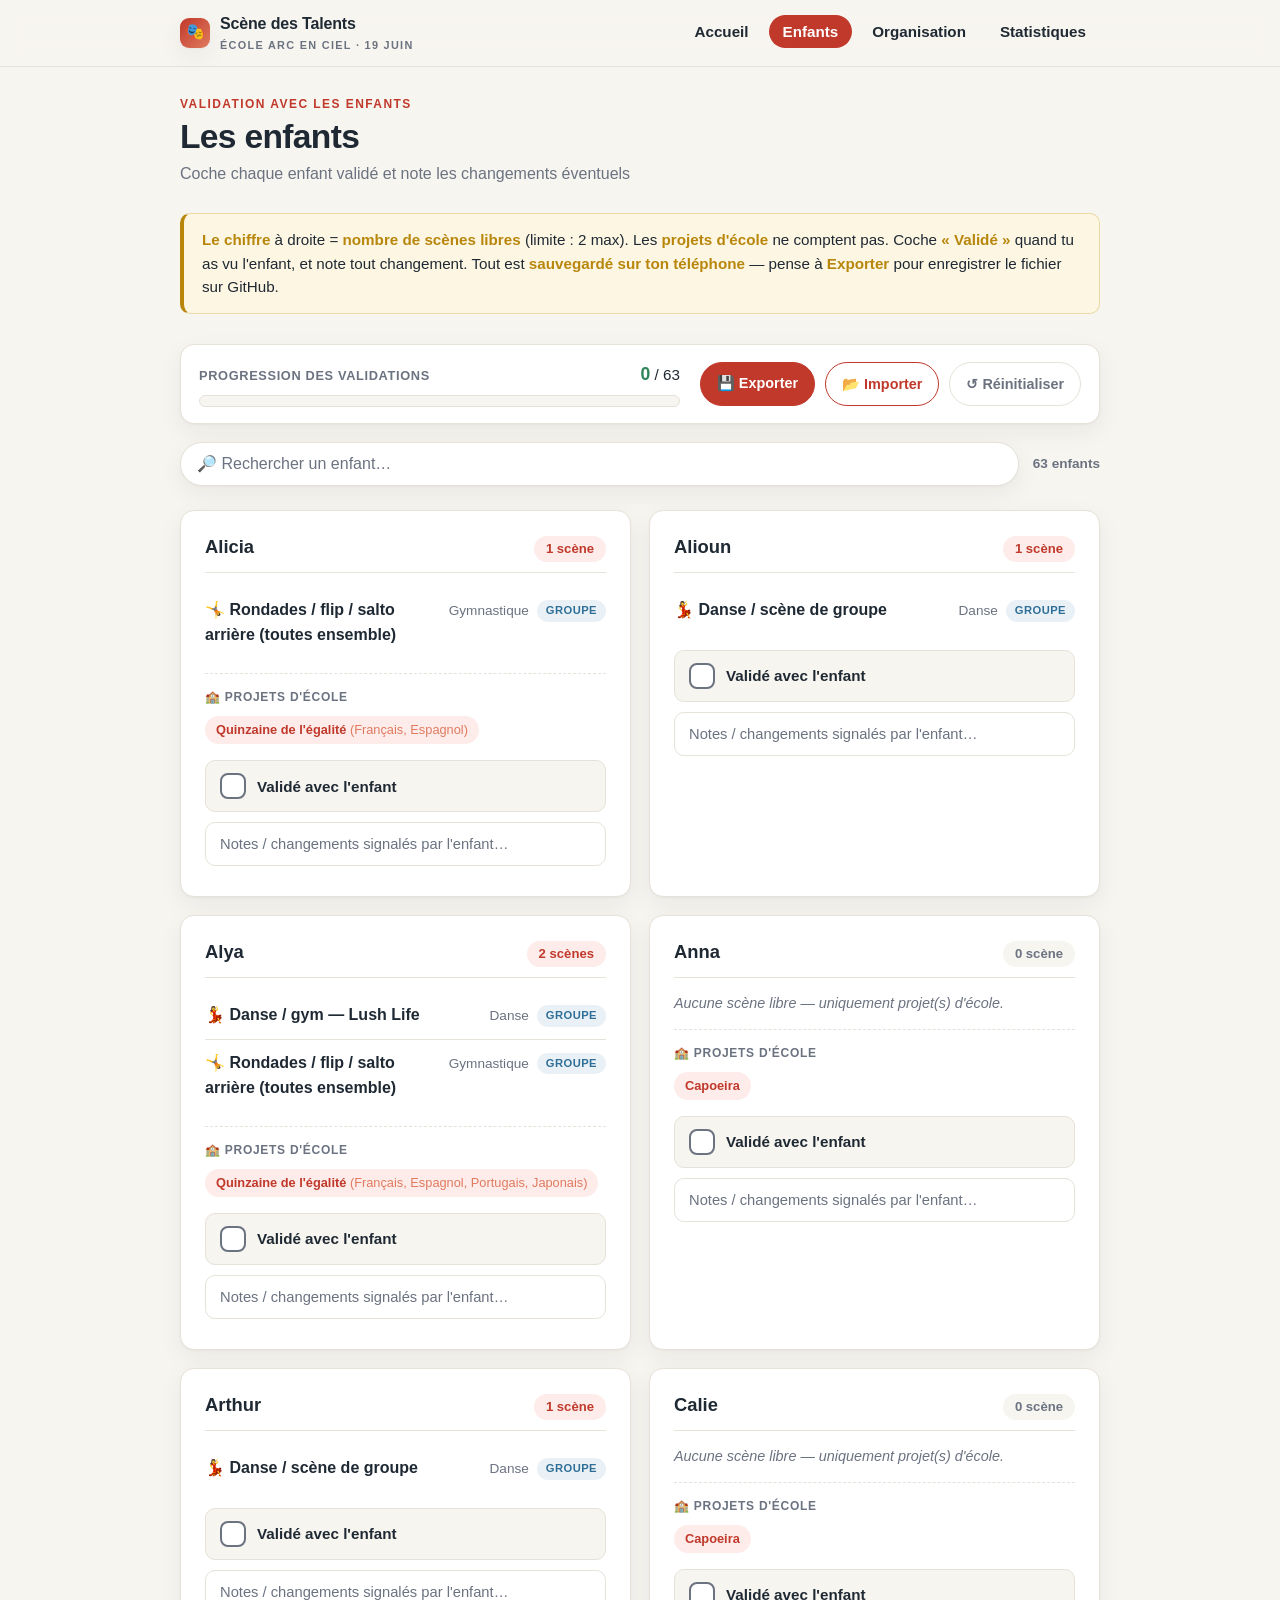
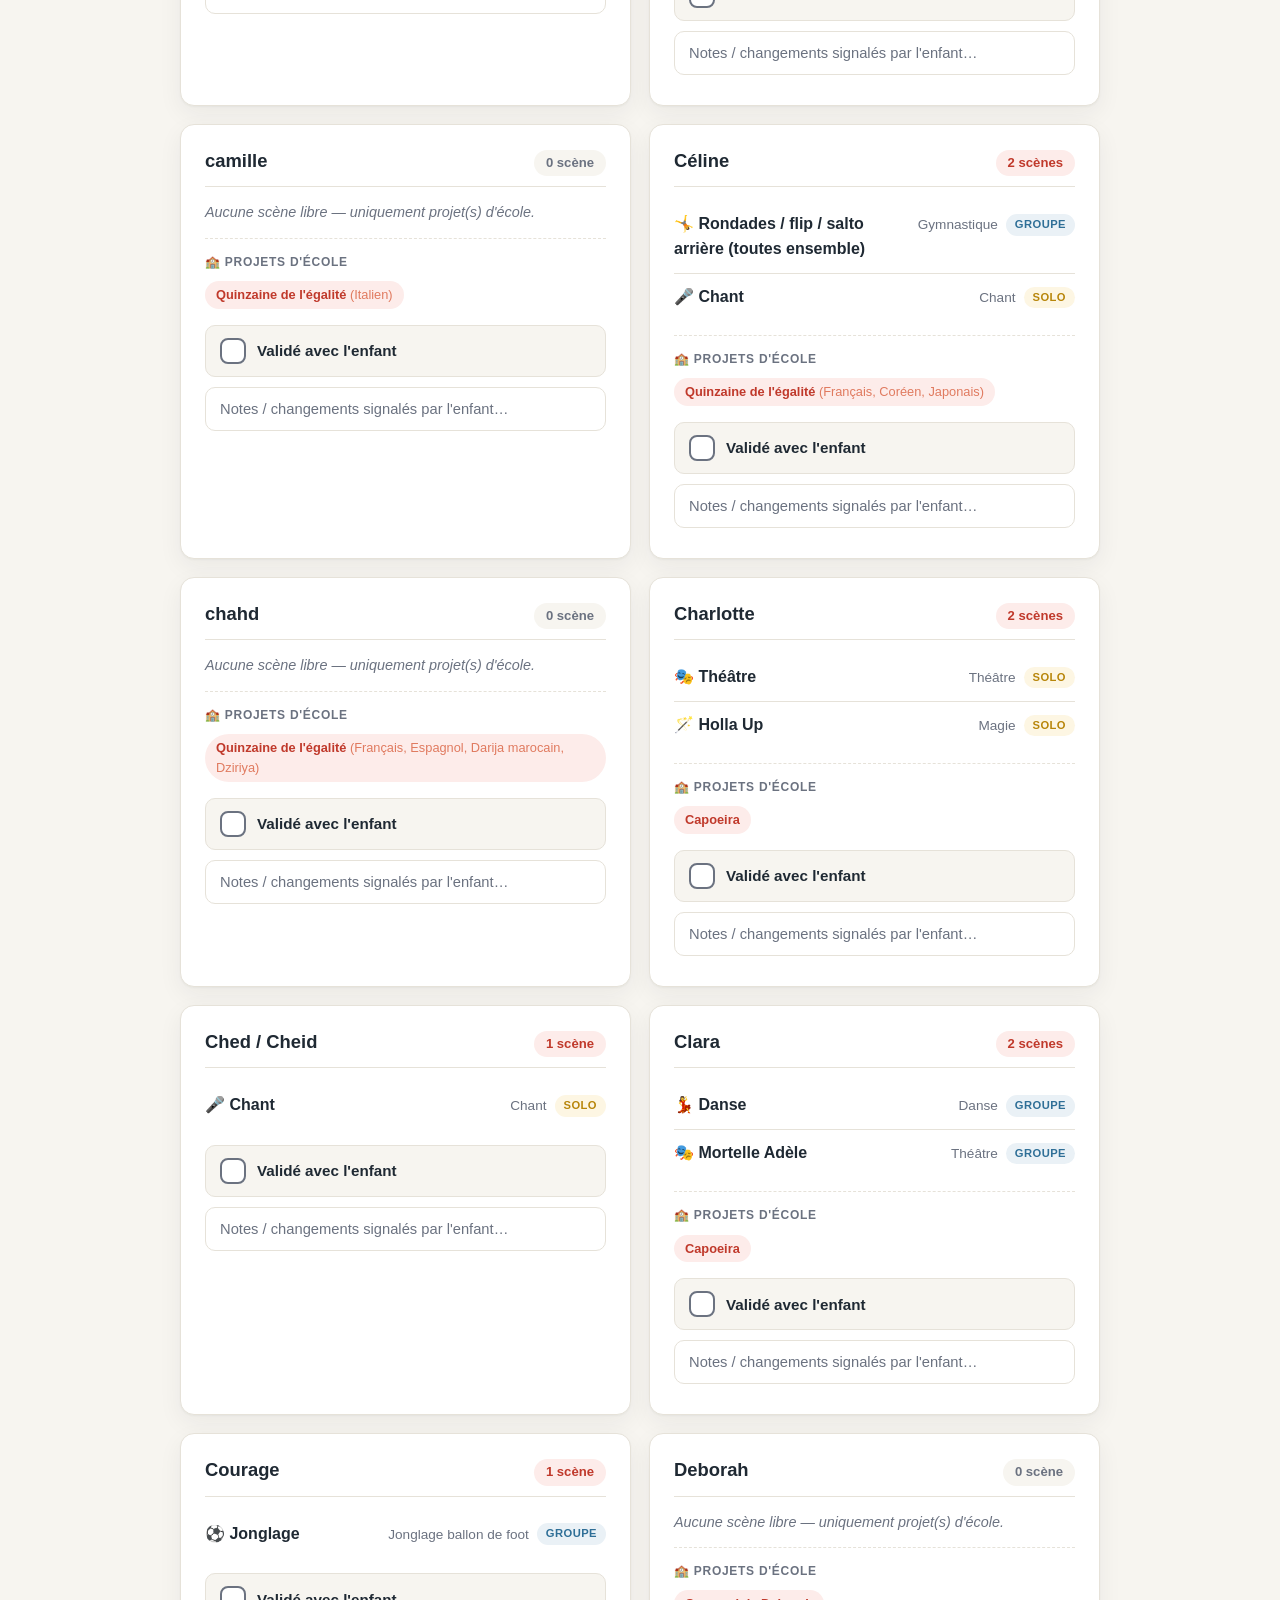
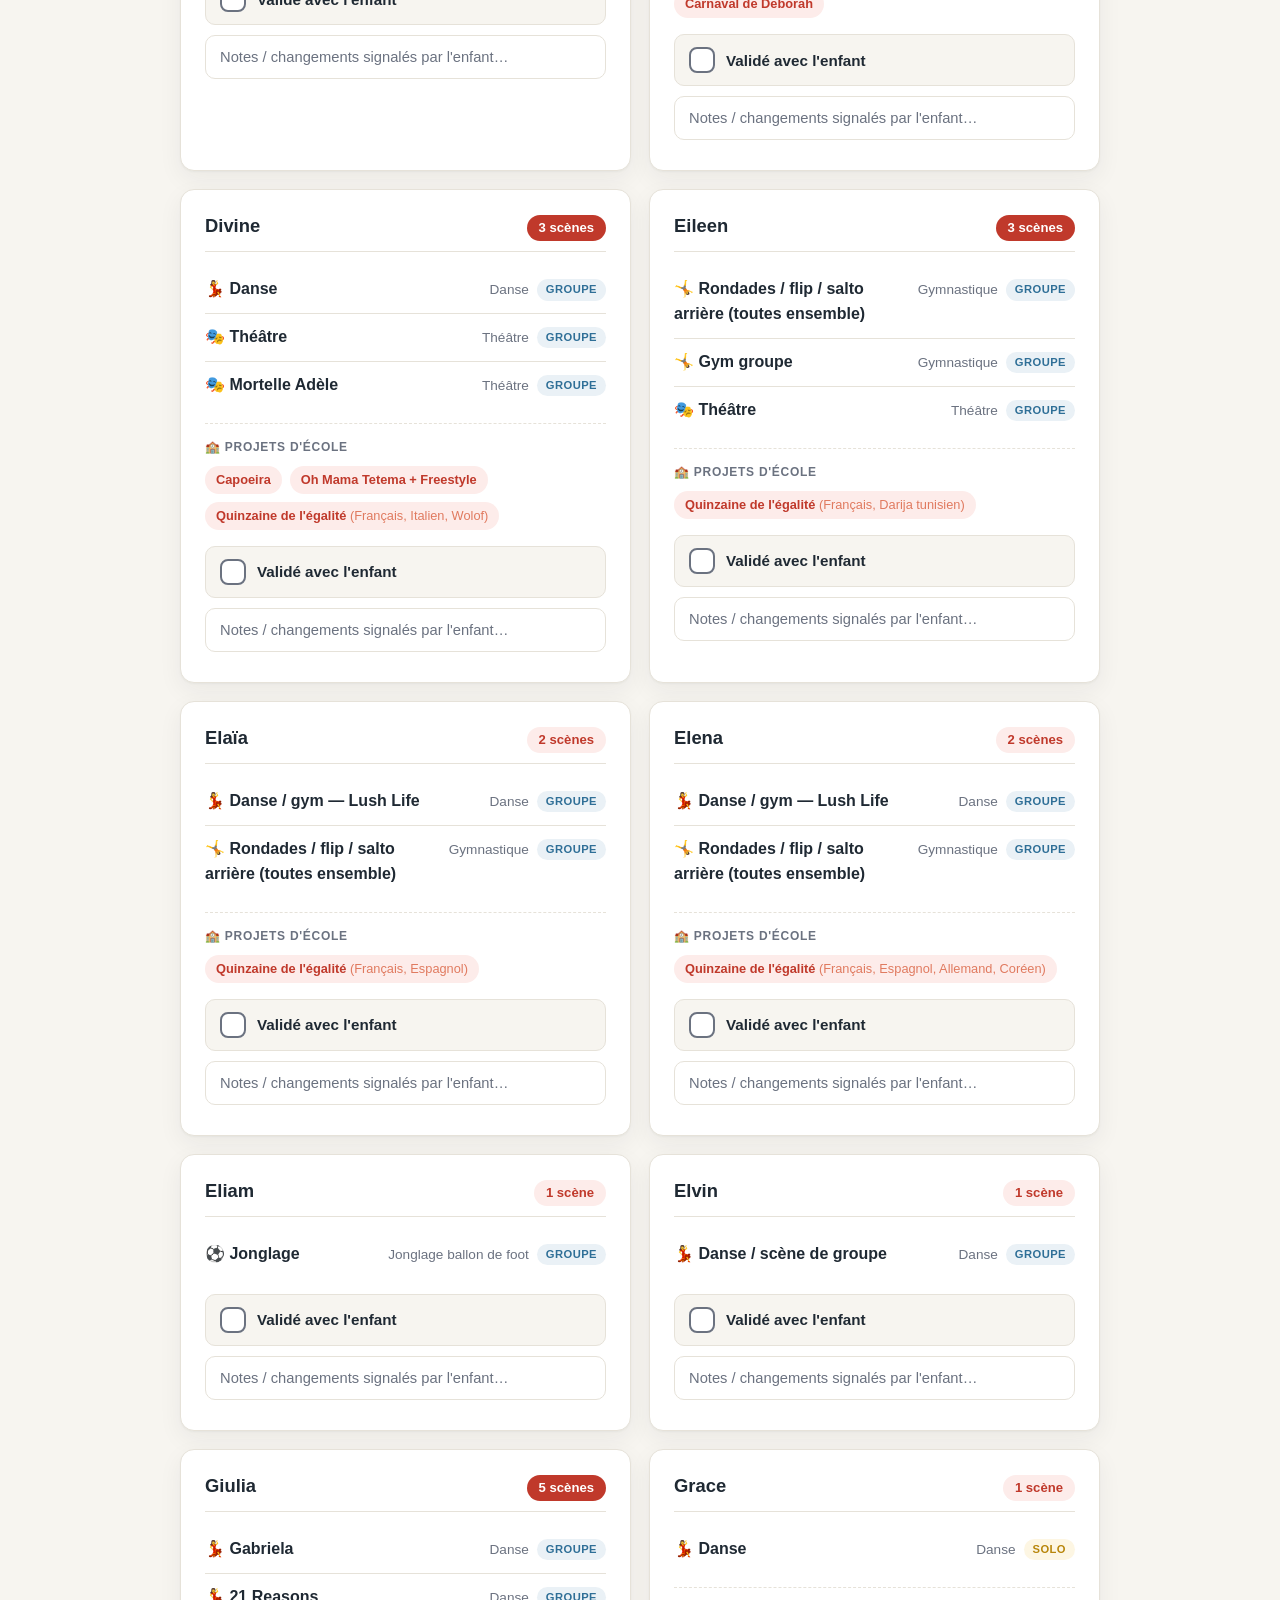
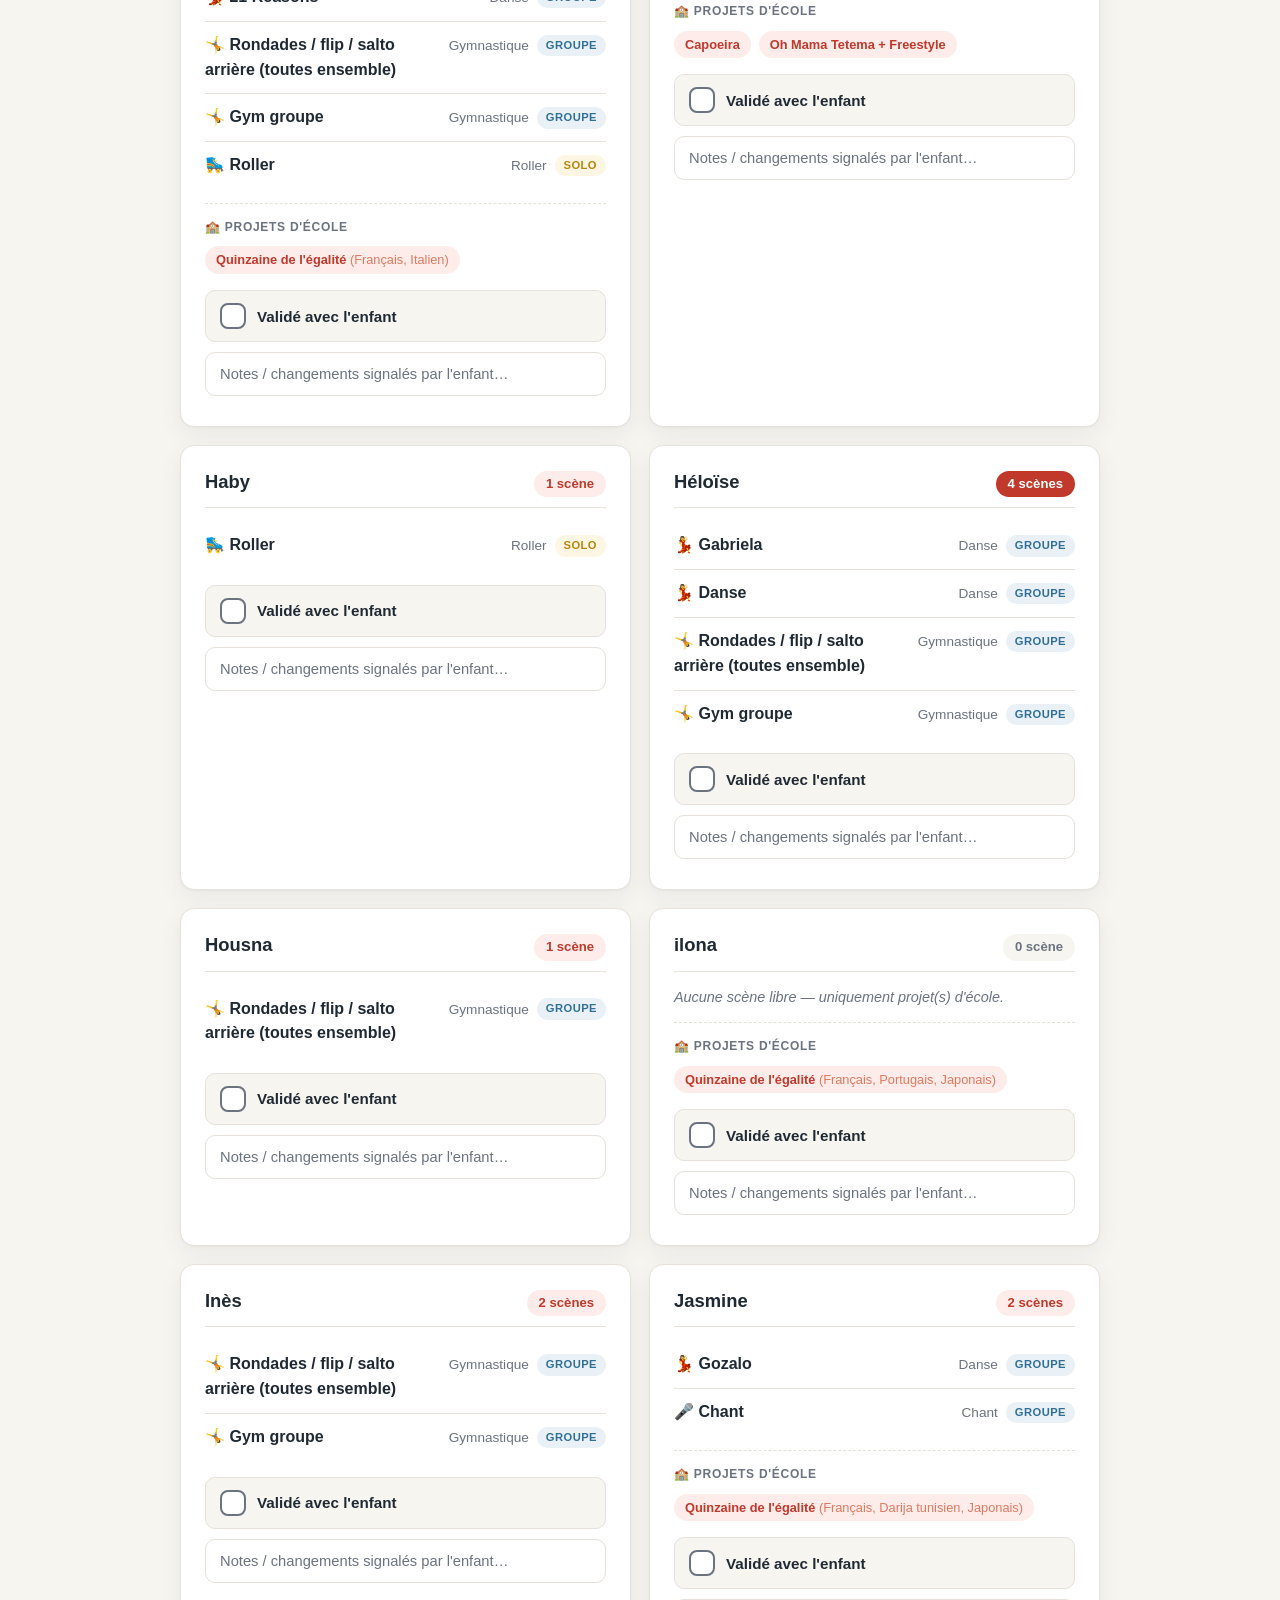
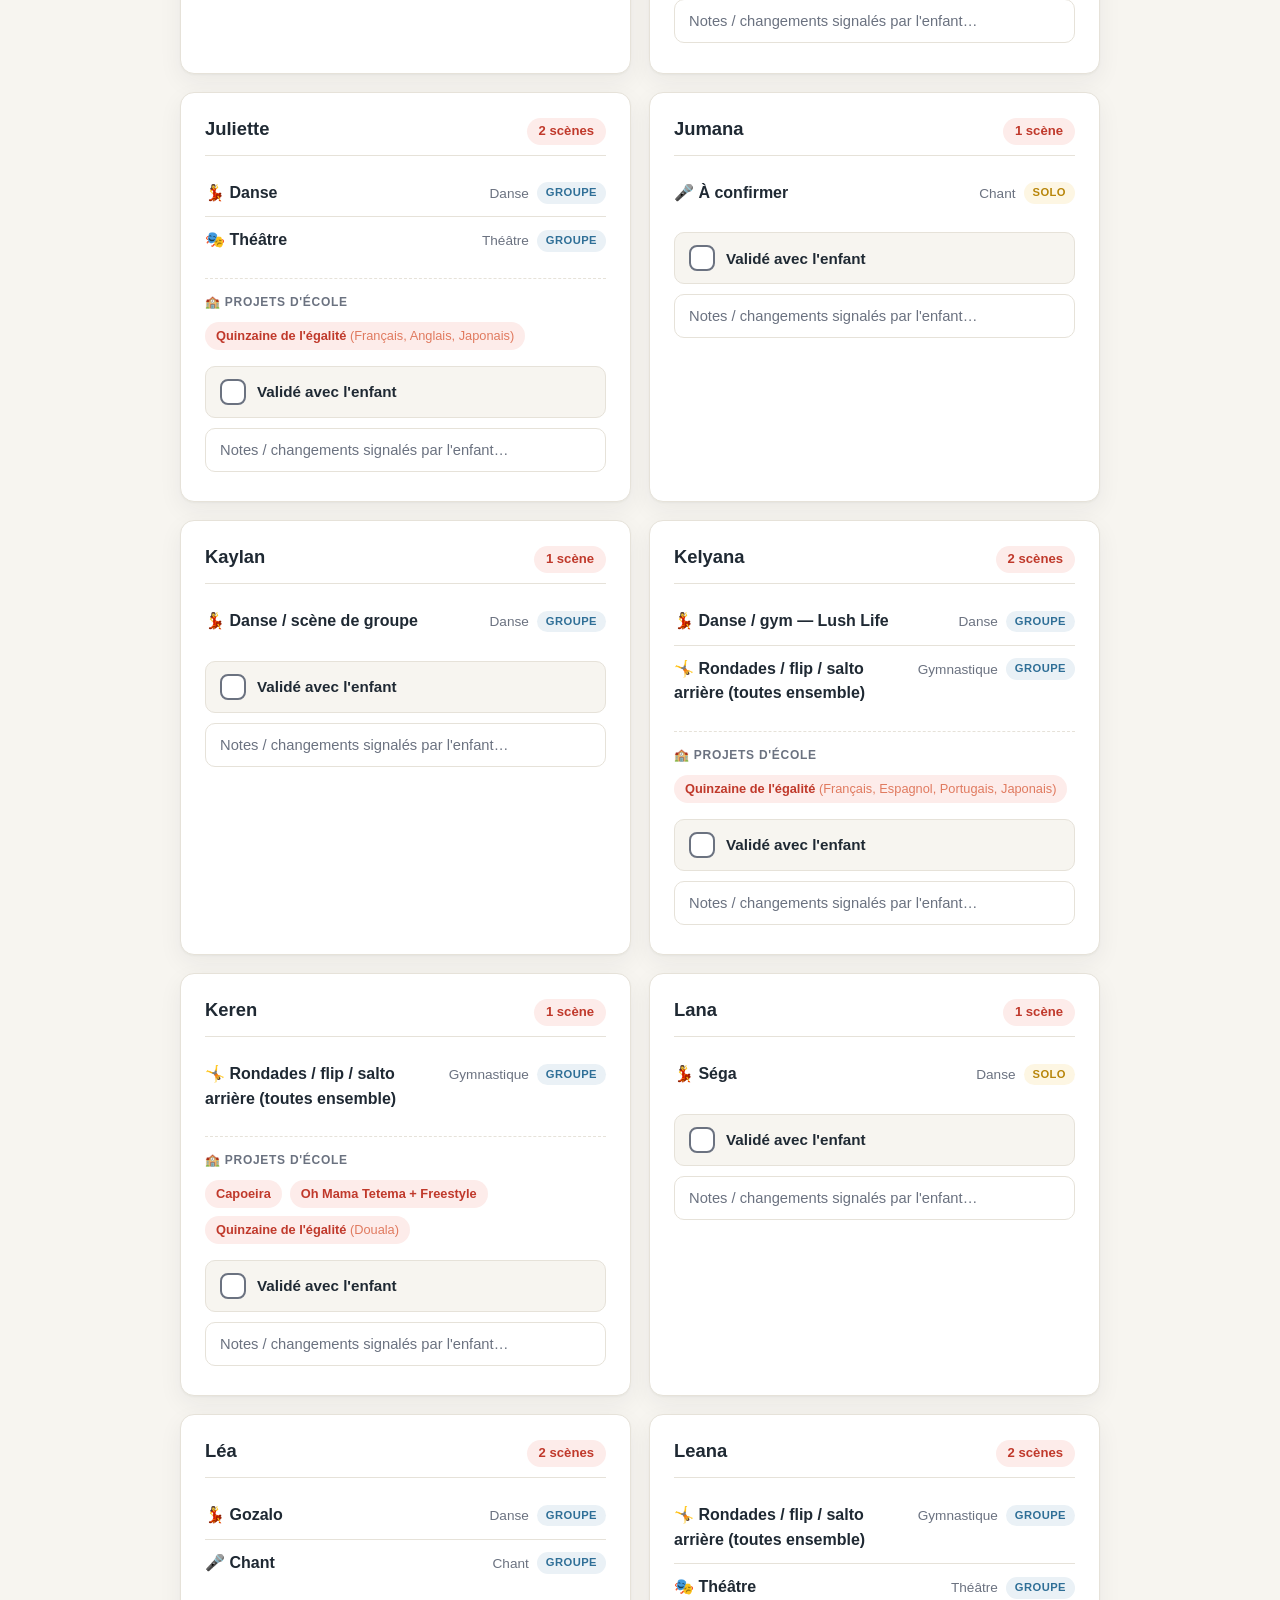
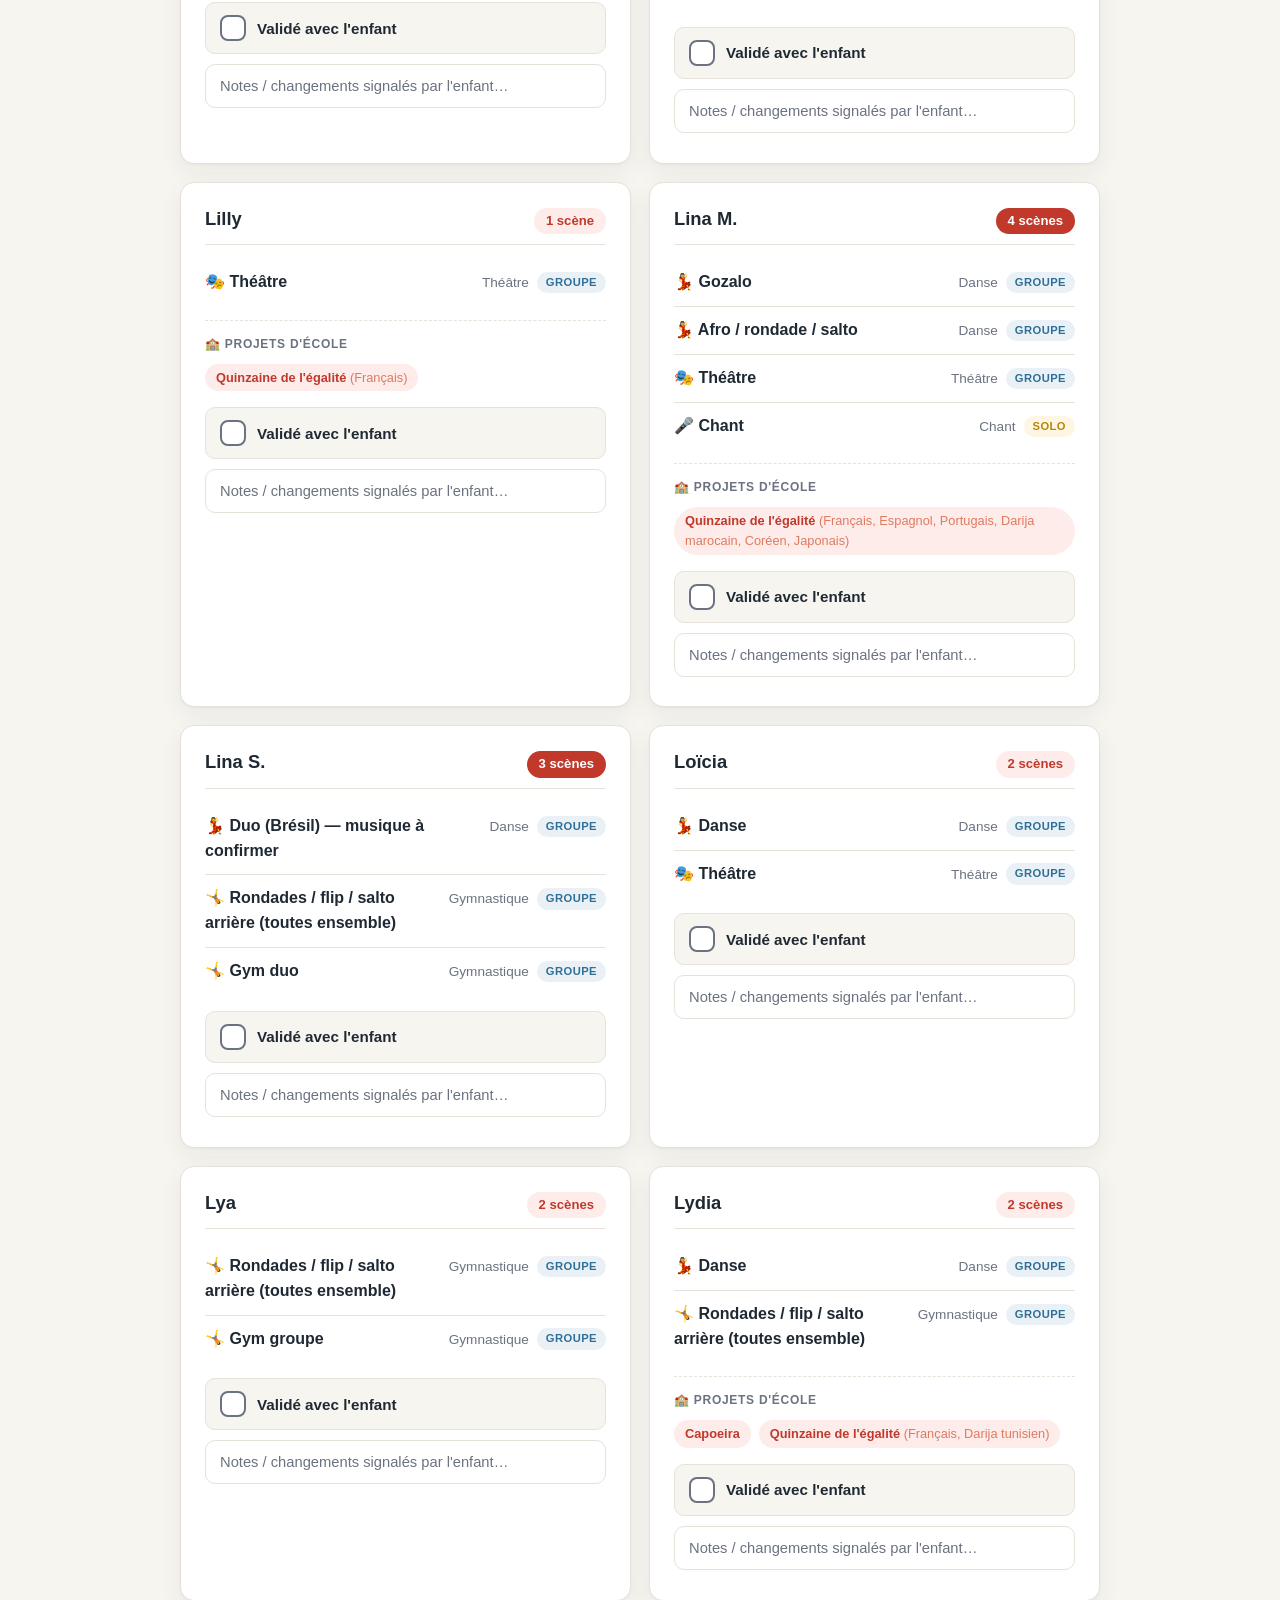
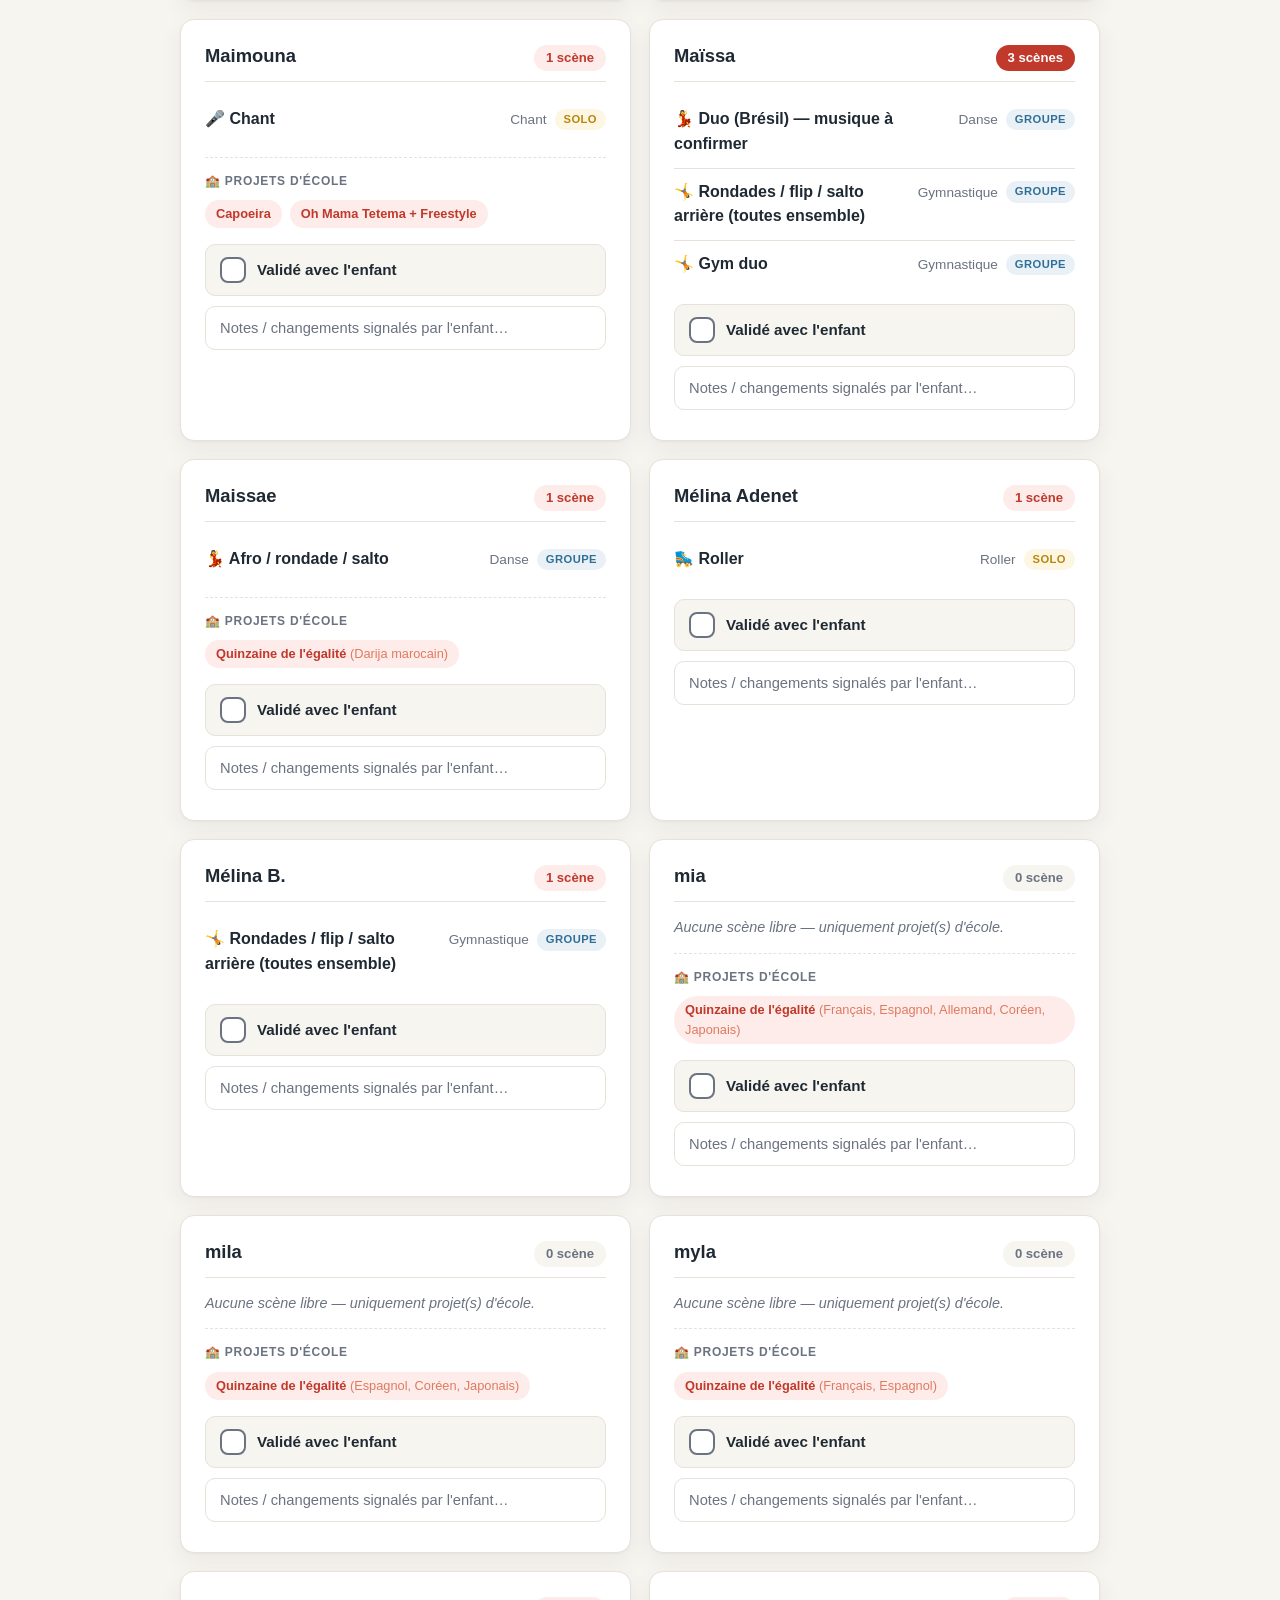
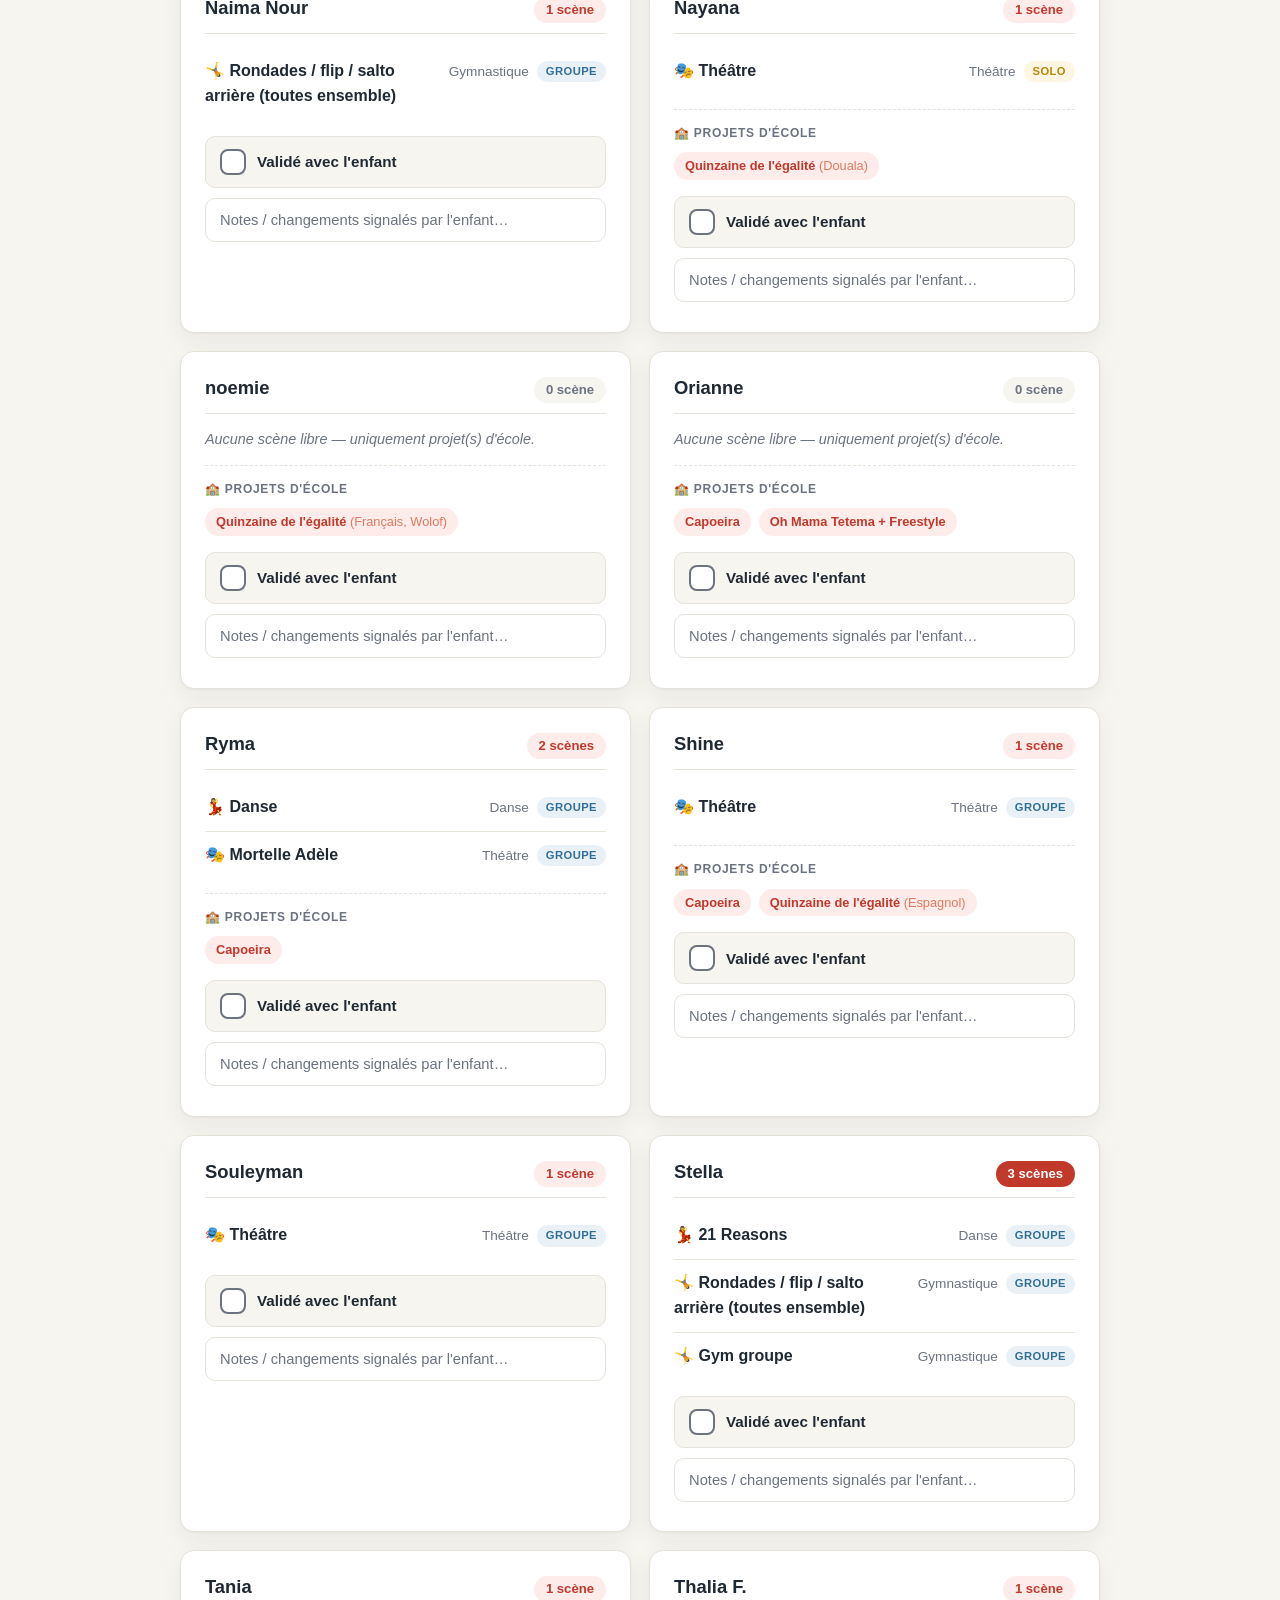
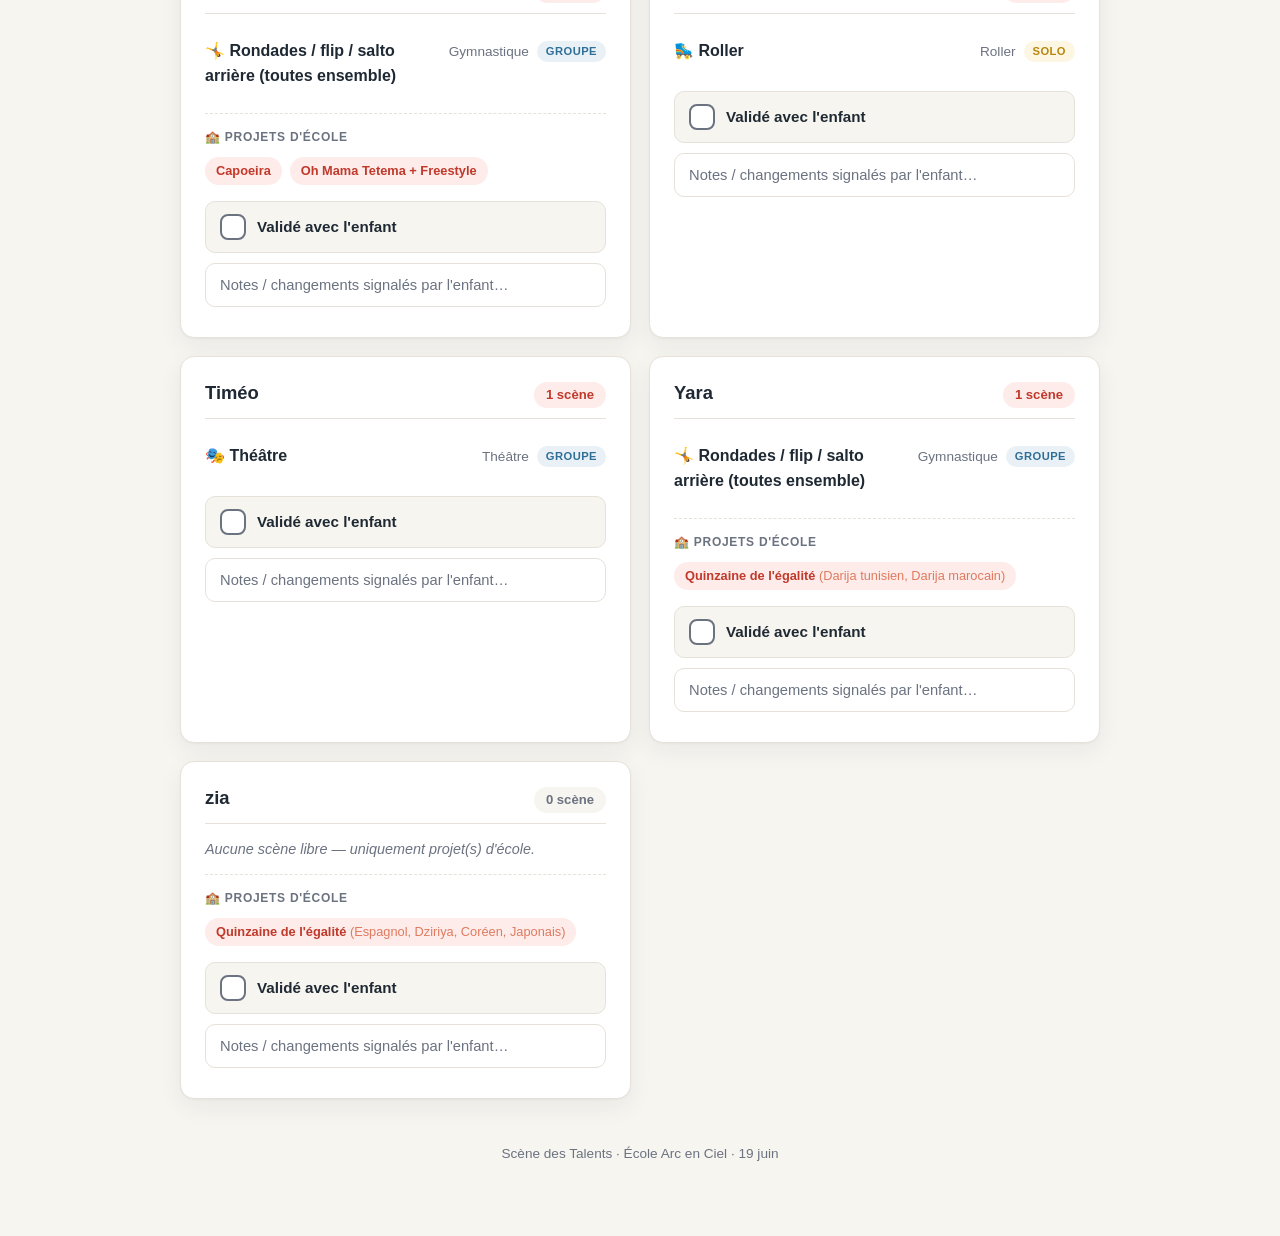
==== enfants.html @ aca04a13 "Page Enfants : validation par case à cocher, notes et export JSON - Case "Validé avec l'enfant" + ch" ====
<!DOCTYPE html>
<html lang="fr">
<head>
  <meta charset="UTF-8">
  <meta name="viewport" content="width=device-width, initial-scale=1.0">
  <title>Enfants · Scène des Talents — École Arc en Ciel</title>
  <link rel="stylesheet" href="styles.css">
</head>
<body>
  <nav class="nav">
    <div class="nav-inner">
      <a class="brand" href="index.html">
        <span class="dot">🎭</span>
        <span>Scène des Talents<small>École Arc en Ciel · 19 juin</small></span>
      </a>
      <button class="nav-toggle" id="navToggle" aria-label="Menu" aria-expanded="false">
        <svg viewBox="0 0 24 24" fill="none" stroke="currentColor" stroke-width="2" stroke-linecap="round"><line x1="3" y1="6" x2="21" y2="6"/><line x1="3" y1="12" x2="21" y2="12"/><line x1="3" y1="18" x2="21" y2="18"/></svg>
      </button>
      <ul class="nav-links" id="navLinks">
        <li><a href="index.html">Accueil</a></li>
        <li><a href="enfants.html" class="active">Enfants</a></li>
        <li><a href="orga.html">Organisation</a></li>
        <li><a href="stats.html">Statistiques</a></li>
      </ul>
    </div>
  </nav>

  <div class="wrap">
    <header class="page-head">
      <p class="kicker">Validation avec les enfants</p>
      <h1>Les enfants</h1>
      <p class="meta">Coche chaque enfant validé et note les changements éventuels</p>
    </header>

    <div class="rule">
      <strong>Le chiffre</strong> à droite = <strong>nombre de scènes libres</strong> (limite : 2 max).
      Les <strong>projets d'école</strong> ne comptent pas. Coche <strong>« Validé »</strong> quand tu as
      vu l'enfant, et note tout changement. Tout est <strong>sauvegardé sur ton téléphone</strong> —
      pense à <strong>Exporter</strong> pour enregistrer le fichier sur GitHub.
    </div>

    <!-- Barre d'outils : progression + export / import -->
    <div class="toolbar" id="toolbar">
      <div class="progress">
        <div class="progress-top">
          <span class="progress-label">Progression des validations</span>
          <span class="progress-val"><strong id="progCount">0</strong> / <span id="progTotal">0</span></span>
        </div>
        <div class="progress-track"><div class="progress-fill" id="progFill"></div></div>
      </div>
      <div class="toolbar-actions">
        <button type="button" class="btn" id="btnExport">💾 Exporter</button>
        <label class="btn btn-import">📂 Importer<input type="file" id="fileImport" accept="application/json,.json" hidden></label>
        <button type="button" class="btn ghost" id="btnReset">↺ Réinitialiser</button>
      </div>
    </div>

    <div class="search-bar">
      <input type="search" id="search" placeholder="🔎 Rechercher un enfant…" autocomplete="off">
      <span class="search-count" id="searchCount"></span>
    </div>

    <div class="kid-grid" id="kidGrid"></div>

    <footer>Scène des Talents · École Arc en Ciel · 19 juin</footer>
  </div>

  <script src="data.js"></script>
  <script>
    // ---- Menu responsive ----
    const toggle = document.getElementById('navToggle');
    const links = document.getElementById('navLinks');
    toggle.addEventListener('click', () => {
      const open = links.classList.toggle('open');
      toggle.setAttribute('aria-expanded', open);
    });

    const esc = s => String(s).replace(/[&<>]/g, c => ({'&':'&amp;','<':'&lt;','>':'&gt;'}[c]));
    const escAttr = s => esc(s).replace(/"/g, '&quot;');

    // ---- Construction de la fiche de chaque enfant ----
    // clé normalisée -> { display, key, free:[{cat,icon,scene,solo}], school:[{name,extra}] }
    const kids = new Map();
    const getKid = raw => {
      const disp = canonical(raw);
      const key = normKey(disp);
      if (!kids.has(key)) kids.set(key, { display: disp, key, free: [], school: [] });
      return kids.get(key);
    };

    // Scènes libres (comptent dans la limite)
    FREE_CATEGORIES.forEach(cat => {
      cat.scenes.forEach(s => {
        const solo = s.who.length === 1;
        s.who.forEach(w => {
          getKid(w).free.push({ cat: cat.name, icon: cat.icon, scene: s.scene, solo });
        });
      });
    });

    // Projets d'école (ne comptent PAS)
    SCHOOL_PROJECTS.forEach(p => {
      if (p.kids) {
        p.kids.forEach(k => getKid(k).school.push({ name: p.name, extra: "" }));
      }
      if (p.languages) {
        const byKid = new Map();
        p.languages.forEach(l => l.kids.forEach(k => {
          const key = normKey(canonical(k));
          if (!byKid.has(key)) byKid.set(key, []);
          byKid.get(key).push(l.lang);
        }));
        byKid.forEach((langs, key) => {
          getKid(key).school.push({ name: p.name, extra: langs.join(', ') });
        });
      }
    });

    // ---- Tri alphabétique (français) ----
    const sorted = [...kids.values()].sort((a, b) =>
      a.display.localeCompare(b.display, 'fr', { sensitivity: 'base' }));

    /* ============================================================
       Persistance locale (localStorage)
       state = { [key]: { v: bool, n: string } }
       ============================================================ */
    const STORAGE_KEY = 'scene-talents-validations-v1';
    let state = {};
    try { state = JSON.parse(localStorage.getItem(STORAGE_KEY)) || {}; } catch (e) { state = {}; }
    const saveState = () => {
      try { localStorage.setItem(STORAGE_KEY, JSON.stringify(state)); } catch (e) {}
    };
    const getEntry = key => (state[key] = state[key] || { v: false, n: "" });

    // ---- Rendu d'une fiche ----
    const card = ch => {
      const n = ch.free.length;
      const over = n > 2;
      const badgeClass = over ? 'count warn' : (n === 0 ? 'count zero' : 'count');
      const label = `${n} scène${n > 1 ? 's' : ''}`;

      const freeHtml = ch.free.length
        ? `<ul class="groups">${ch.free.map(f =>
            `<li>
               <span class="who">${f.icon} ${esc(f.scene)}</span>
               <span class="scene">
                 <span class="tag-cat">${esc(f.cat)}</span>
                 <span class="tag ${f.solo ? 'solo' : 'group'}">${f.solo ? 'Solo' : 'Groupe'}</span>
               </span>
             </li>`).join('')}</ul>`
        : `<p class="empty">Aucune scène libre — uniquement projet(s) d'école.</p>`;

      const schoolHtml = ch.school.length
        ? `<div class="school-tags"><span class="st-label">🏫 Projets d'école</span>
            ${ch.school.map(s =>
              `<span class="st" title="${escAttr(s.extra)}">${esc(s.name)}${s.extra ? ` <em>(${esc(s.extra)})</em>` : ''}</span>`).join('')}
           </div>`
        : '';

      const e = getEntry(ch.key);

      return `<section class="section kid-card ${e.v ? 'is-validated' : ''}" data-key="${escAttr(ch.key)}" data-name="${escAttr(ch.display.toLowerCase())}">
        <div class="section-head">
          <h2>${esc(ch.display)}</h2>
          <span class="${badgeClass}">${label}</span>
        </div>
        ${freeHtml}
        ${schoolHtml}
        <label class="validate-row">
          <input type="checkbox" class="chk" ${e.v ? 'checked' : ''}>
          <span class="validate-label">Validé avec l'enfant</span>
          <span class="validate-state">✓</span>
        </label>
        <textarea class="note-field" rows="1"
          placeholder="Notes / changements signalés par l'enfant…">${esc(e.n)}</textarea>
      </section>`;
    };

    const grid = document.getElementById('kidGrid');
    grid.innerHTML = sorted.map(card).join('');

    // ---- Progression ----
    const progCount = document.getElementById('progCount');
    const progTotal = document.getElementById('progTotal');
    const progFill  = document.getElementById('progFill');
    const total = sorted.length;
    progTotal.textContent = total;
    function updateProgress() {
      const done = sorted.filter(ch => getEntry(ch.key).v).length;
      progCount.textContent = done;
      progFill.style.width = (total ? done / total * 100 : 0) + '%';
    }
    updateProgress();

    // ---- Auto-grandir les zones de texte ----
    function autoGrow(ta) { ta.style.height = 'auto'; ta.style.height = ta.scrollHeight + 'px'; }

    // ---- Interactions (cases + notes) — délégation d'événements ----
    grid.addEventListener('change', ev => {
      const chk = ev.target.closest('.chk');
      if (!chk) return;
      const cardEl = chk.closest('.kid-card');
      const key = cardEl.dataset.key;
      getEntry(key).v = chk.checked;
      cardEl.classList.toggle('is-validated', chk.checked);
      saveState();
      updateProgress();
    });

    grid.addEventListener('input', ev => {
      const ta = ev.target.closest('.note-field');
      if (!ta) return;
      const key = ta.closest('.kid-card').dataset.key;
      getEntry(key).n = ta.value;
      saveState();
      autoGrow(ta);
    });

    // Init hauteur des notes pré-remplies
    grid.querySelectorAll('.note-field').forEach(autoGrow);

    /* ---- Recherche ---- */
    const searchCount = document.getElementById('searchCount');
    const updateCount = shown => {
      searchCount.textContent = shown === total ? `${total} enfants` : `${shown} / ${total} enfants`;
    };
    updateCount(total);

    const search = document.getElementById('search');
    search.addEventListener('input', () => {
      const q = normKey(search.value);
      let shown = 0;
      grid.querySelectorAll('.kid-card').forEach(c => {
        const match = !q || normKey(c.dataset.name).includes(q);
        c.style.display = match ? '' : 'none';
        if (match) shown++;
      });
      updateCount(shown);
    });

    /* ============================================================
       Export / Import
       ============================================================ */
    document.getElementById('btnExport').addEventListener('click', () => {
      const data = {
        meta: {
          app: "Scène des Talents — École Arc en Ciel",
          evenement: "19 juin 2026",
          exporteLe: new Date().toISOString()
        },
        enfants: sorted.map(ch => {
          const e = getEntry(ch.key);
          return { nom: ch.display, valide: !!e.v, note: e.n || "" };
        })
      };
      const json = JSON.stringify(data, null, 2);
      const blob = new Blob([json], { type: "application/json" });
      const url = URL.createObjectURL(blob);
      const a = document.createElement('a');
      const stamp = new Date().toISOString().slice(0, 10);
      a.href = url;
      a.download = `validations-${stamp}.json`;
      document.body.appendChild(a);
      a.click();
      a.remove();
      URL.revokeObjectURL(url);
    });

    document.getElementById('fileImport').addEventListener('change', ev => {
      const file = ev.target.files[0];
      if (!file) return;
      const reader = new FileReader();
      reader.onload = () => {
        try {
          const data = JSON.parse(reader.result);
          (data.enfants || []).forEach(e => {
            const key = normKey(canonical(e.nom || ""));
            if (!key) return;
            state[key] = { v: !!e.valide, n: e.note || "" };
          });
          saveState();
          // Re-applique aux fiches affichées
          grid.querySelectorAll('.kid-card').forEach(cardEl => {
            const e = getEntry(cardEl.dataset.key);
            const chk = cardEl.querySelector('.chk');
            const ta = cardEl.querySelector('.note-field');
            chk.checked = e.v;
            cardEl.classList.toggle('is-validated', e.v);
            ta.value = e.n;
            autoGrow(ta);
          });
          updateProgress();
          alert('✅ Validations importées.');
        } catch (err) {
          alert("❌ Fichier invalide : " + err.message);
        }
        ev.target.value = '';
      };
      reader.readAsText(file);
    });

    document.getElementById('btnReset').addEventListener('click', () => {
      if (!confirm("Effacer toutes les validations et notes de ce téléphone ?\n(pense à Exporter avant si tu veux les garder)")) return;
      state = {};
      saveState();
      grid.querySelectorAll('.kid-card').forEach(cardEl => {
        cardEl.classList.remove('is-validated');
        cardEl.querySelector('.chk').checked = false;
        const ta = cardEl.querySelector('.note-field');
        ta.value = '';
        autoGrow(ta);
      });
      updateProgress();
    });
  </script>
</body>
</html>
---- styles.css ----
/* ============================================================
   Scène des Talents — feuille de style partagée
   ============================================================ */
:root {
  --bg: #f7f5f0;
  --card: #ffffff;
  --ink: #1f2933;
  --muted: #6b7280;
  --line: #e6e2d9;
  --accent: #c0392b;
  --accent-2: #e07a5f;
  --accent-soft: #fdecea;
  --gold: #b8860b;
  --gold-soft: #fdf6e3;
  --green: #2f855a;
  --shadow: 0 1px 2px rgba(31,41,51,.04), 0 8px 24px rgba(31,41,51,.06);
  --radius: 14px;
}

* { box-sizing: border-box; }

html { scroll-behavior: smooth; }

body {
  margin: 0;
  font-family: -apple-system, BlinkMacSystemFont, "Segoe UI", Roboto, Helvetica, Arial, sans-serif;
  background: var(--bg);
  color: var(--ink);
  line-height: 1.55;
}

a { color: inherit; }

/* ---------- Barre de navigation ---------- */
.nav {
  position: sticky;
  top: 0;
  z-index: 50;
  background: rgba(247,245,240,.85);
  backdrop-filter: saturate(180%) blur(12px);
  border-bottom: 1px solid var(--line);
}

.nav-inner {
  max-width: 960px;
  margin: 0 auto;
  padding: 12px 20px;
  display: flex;
  align-items: center;
  justify-content: space-between;
  gap: 16px;
}

.brand {
  display: flex;
  align-items: center;
  gap: 10px;
  font-weight: 800;
  text-decoration: none;
  letter-spacing: -.01em;
}

.brand .dot {
  width: 30px; height: 30px;
  display: grid; place-items: center;
  border-radius: 9px;
  background: linear-gradient(135deg, var(--accent), var(--accent-2));
  color: #fff; font-size: 1rem;
  box-shadow: var(--shadow);
}

.brand small {
  display: block;
  font-weight: 600;
  font-size: .68rem;
  letter-spacing: .12em;
  text-transform: uppercase;
  color: var(--muted);
}

.nav-links {
  display: flex;
  align-items: center;
  gap: 6px;
  list-style: none;
  margin: 0; padding: 0;
}

.nav-links a {
  text-decoration: none;
  font-weight: 600;
  font-size: .95rem;
  color: var(--ink);
  padding: 8px 14px;
  border-radius: 999px;
  transition: background .15s, color .15s;
}

.nav-links a:hover { background: var(--accent-soft); color: var(--accent); }
.nav-links a.active { background: var(--accent); color: #fff; }

.nav-toggle {
  display: none;
  background: none;
  border: 1px solid var(--line);
  border-radius: 10px;
  width: 42px; height: 42px;
  cursor: pointer;
  align-items: center; justify-content: center;
  color: var(--ink);
}
.nav-toggle svg { width: 22px; height: 22px; }

@media (max-width: 640px) {
  .nav-toggle { display: inline-flex; }
  .nav-links {
    position: absolute;
    top: 100%; left: 0; right: 0;
    flex-direction: column;
    align-items: stretch;
    gap: 4px;
    padding: 10px 16px 16px;
    background: var(--bg);
    border-bottom: 1px solid var(--line);
    box-shadow: var(--shadow);
    transform: translateY(-8px);
    opacity: 0;
    pointer-events: none;
    transition: opacity .18s, transform .18s;
  }
  .nav-links.open { opacity: 1; transform: translateY(0); pointer-events: auto; }
  .nav-links a { padding: 12px 14px; border-radius: 10px; }
}

/* ---------- Mise en page ---------- */
.wrap { max-width: 960px; margin: 0 auto; padding: 28px 20px 72px; }

.page-head {
  margin-bottom: 26px;
}
.page-head .kicker {
  text-transform: uppercase;
  letter-spacing: .12em;
  font-size: .75rem;
  font-weight: 700;
  color: var(--accent);
  margin: 0 0 6px;
}
.page-head h1 { font-size: 2.1rem; margin: 0 0 6px; line-height: 1.1; letter-spacing: -.02em; }
.page-head .meta { color: var(--muted); margin: 0; }

/* ---------- Bandeau règle ---------- */
.rule {
  background: var(--gold-soft);
  border: 1px solid #ecd9a6;
  border-left: 4px solid var(--gold);
  border-radius: 10px;
  padding: 14px 18px;
  margin-bottom: 30px;
  font-size: .95rem;
}
.rule strong { color: var(--gold); }

/* ---------- Titres de catégorie ---------- */
.cat-title {
  font-size: .8rem;
  text-transform: uppercase;
  letter-spacing: .1em;
  font-weight: 700;
  color: var(--muted);
  margin: 36px 0 16px;
  padding-bottom: 6px;
  border-bottom: 2px solid var(--line);
}
.cat-title:first-of-type { margin-top: 8px; }

/* ---------- Cartes section ---------- */
.section {
  background: var(--card);
  border: 1px solid var(--line);
  border-radius: var(--radius);
  padding: 22px 24px;
  margin-bottom: 22px;
  box-shadow: var(--shadow);
}
.section.school { border-left: 4px solid var(--accent); }

.section-head {
  display: flex;
  align-items: baseline;
  justify-content: space-between;
  gap: 12px;
  flex-wrap: wrap;
  border-bottom: 1px solid var(--line);
  padding-bottom: 12px;
  margin-bottom: 16px;
}
.section-head h2 { font-size: 1.25rem; margin: 0; display: flex; align-items: center; gap: 9px; }

.count {
  background: var(--accent-soft);
  color: var(--accent);
  font-weight: 700;
  font-size: .82rem;
  padding: 3px 12px;
  border-radius: 999px;
  white-space: nowrap;
}

.subtitle { color: var(--muted); font-size: .95rem; margin: -8px 0 16px; }

/* ---------- Listes de prénoms ---------- */
ol.names { margin: 0; padding-left: 0; list-style: none; columns: 2; column-gap: 28px; }
ol.names li {
  padding: 7px 4px 7px 0;
  border-bottom: 1px solid var(--line);
  break-inside: avoid;
  display: flex; gap: 10px;
}
ol.names li .num {
  color: var(--muted);
  font-variant-numeric: tabular-nums;
  min-width: 1.6em; text-align: right; font-size: .9rem;
}

/* ---------- Quinzaine (langues) ---------- */
.lang-list { margin: 0; padding: 0; list-style: none; }
.lang-list li { padding: 12px 0; border-bottom: 1px solid var(--line); }
.lang-list li:last-child { border-bottom: none; }
.lang-head { font-weight: 700; margin-bottom: 2px; }
.lang-head .badge { color: var(--muted); font-weight: 600; font-size: .85rem; }
.lang-kids { font-size: .95rem; }

/* ---------- Groupes (scènes libres) ---------- */
ul.groups { margin: 0; padding: 0; list-style: none; }
ul.groups li {
  display: flex; justify-content: space-between; align-items: baseline;
  gap: 16px; padding: 11px 0; border-bottom: 1px solid var(--line);
}
ul.groups li:last-child { border-bottom: none; }
ul.groups .who { font-weight: 600; }
ul.groups .scene { color: var(--muted); font-size: .9rem; text-align: right; white-space: nowrap; }

.disc-grid {
  display: grid;
  grid-template-columns: repeat(auto-fit, minmax(280px, 1fr));
  gap: 22px;
}

/* ---------- Nouvelles mises en page ---------- */
.layout-hero {
  position: relative;
  min-height: 400px;
  background-size: cover;
  background-position: center;
  color: #fff;
  display: flex;
  flex-direction: column;
  justify-content: flex-end;
  padding: 0;
  overflow: hidden;
  border: none;
}
.layout-hero .hero-content {
  padding: 30px;
  background: linear-gradient(to top, rgba(0,0,0,0.9), transparent);
  width: 100%;
}
.layout-hero .section-head { border-bottom-color: rgba(255,255,255,0.2); }
.layout-hero .subtitle, .layout-hero ul.groups .scene { color: #ddd; }
.layout-hero ul.groups li { border-bottom-color: rgba(255,255,255,0.2); }

.layout-frame {
  display: flex;
  flex-direction: row;
  padding: 0;
  overflow: hidden;
  align-items: stretch;
}
.layout-frame .frame-image-container {
  flex: 0 0 40%;
  max-width: 40%;
}
.layout-frame .frame-image {
  width: 100%;
  height: 100%;
  object-fit: cover;
  display: block;
}
.layout-frame .frame-content {
  flex: 1;
  padding: 24px;
}

@media (max-width: 768px) {
  .layout-frame { flex-direction: column; }
  .layout-frame .frame-image-container { flex: none; max-width: 100%; height: 250px; }
}

/* ---------- Statistiques ---------- */
.stat-grid {
  display: grid;
  grid-template-columns: repeat(auto-fit, minmax(150px, 1fr));
  gap: 16px;
  margin-bottom: 14px;
}
.stat-card {
  background: var(--card);
  border: 1px solid var(--line);
  border-radius: var(--radius);
  padding: 20px;
  box-shadow: var(--shadow);
}
.stat-card .big {
  font-size: 2.4rem; font-weight: 800; line-height: 1;
  letter-spacing: -.03em;
  background: linear-gradient(135deg, var(--accent), var(--accent-2));
  -webkit-background-clip: text; background-clip: text; color: transparent;
}
.stat-card .lab { color: var(--muted); font-size: .9rem; margin-top: 6px; }

/* ---------- Graphiques à barres ---------- */
.bars { margin: 0; padding: 0; list-style: none; }
.bars li { margin-bottom: 14px; }
.bar-top {
  display: flex; justify-content: space-between; align-items: baseline;
  margin-bottom: 5px; font-size: .92rem;
}
.bar-top .name { font-weight: 600; display: flex; align-items: center; gap: 8px; }
.bar-top .val { color: var(--muted); font-variant-numeric: tabular-nums; }
.bar-track { height: 12px; background: var(--bg); border-radius: 999px; overflow: hidden; border: 1px solid var(--line); }
.bar-fill {
  height: 100%;
  background: linear-gradient(90deg, var(--accent-2), var(--accent));
  border-radius: 999px;
  width: 0;
  transition: width .8s cubic-bezier(.22,1,.36,1);
}
.bar-fill.alt { background: linear-gradient(90deg, #7aa6c2, #2f6f97); }

/* ---------- Tableau enfants ---------- */
.kid-table { width: 100%; border-collapse: collapse; font-size: .94rem; }
.kid-table th, .kid-table td { text-align: left; padding: 10px 8px; border-bottom: 1px solid var(--line); }
.kid-table th { color: var(--muted); font-weight: 600; font-size: .82rem; text-transform: uppercase; letter-spacing: .05em; }
.kid-table td.c { text-align: center; font-variant-numeric: tabular-nums; }
.kid-table tr.over td { background: var(--accent-soft); }
.pill { display: inline-block; font-size: .75rem; font-weight: 700; padding: 2px 9px; border-radius: 999px; }
.pill.ok { background: #e6f4ec; color: var(--green); }
.pill.warn { background: var(--accent-soft); color: var(--accent); }

.note {
  font-size: .85rem; color: var(--muted);
  background: var(--card); border: 1px dashed var(--line);
  border-radius: 10px; padding: 12px 16px; margin-top: 8px;
}

/* ---------- Page Enfants : barre d'outils ---------- */
.toolbar {
  background: var(--card);
  border: 1px solid var(--line);
  border-radius: var(--radius);
  box-shadow: var(--shadow);
  padding: 16px 18px;
  margin-bottom: 18px;
  display: flex;
  align-items: center;
  gap: 20px;
  flex-wrap: wrap;
}
.toolbar .progress { flex: 1 1 240px; min-width: 0; }
.progress-top {
  display: flex; justify-content: space-between; align-items: baseline;
  gap: 10px; margin-bottom: 7px;
}
.progress-label {
  font-size: .8rem; font-weight: 700; color: var(--muted);
  text-transform: uppercase; letter-spacing: .05em;
}
.progress-val { font-variant-numeric: tabular-nums; font-size: .95rem; }
.progress-val strong { color: var(--green); font-size: 1.1rem; }
.progress-track {
  height: 12px; background: var(--bg); border: 1px solid var(--line);
  border-radius: 999px; overflow: hidden;
}
.progress-fill {
  height: 100%; width: 0;
  background: linear-gradient(90deg, #57b894, var(--green));
  border-radius: 999px;
  transition: width .5s cubic-bezier(.22,1,.36,1);
}

.toolbar-actions { display: flex; gap: 10px; flex-wrap: wrap; }
.btn {
  display: inline-flex; align-items: center; gap: 6px;
  font-size: .9rem; font-weight: 700;
  padding: 10px 16px; border-radius: 999px;
  border: 1px solid var(--accent);
  background: var(--accent); color: #fff;
  cursor: pointer; white-space: nowrap;
  transition: filter .15s, background .15s, color .15s;
  -webkit-tap-highlight-color: transparent;
}
.btn:hover { filter: brightness(1.05); }
.btn:active { filter: brightness(.95); }
.btn.btn-import { background: var(--card); color: var(--accent); }
.btn.ghost { background: var(--card); color: var(--muted); border-color: var(--line); }

/* ---------- Page Enfants ---------- */
.search-bar {
  display: flex; align-items: center; gap: 14px;
  margin-bottom: 24px;
}
.search-bar input {
  flex: 1;
  font-size: 1rem;
  padding: 12px 16px;
  border: 1px solid var(--line);
  border-radius: 999px;
  background: var(--card);
  color: var(--ink);
  box-shadow: var(--shadow);
  outline: none;
  transition: border-color .15s, box-shadow .15s;
}
.search-bar input:focus { border-color: var(--accent-2); }
.search-bar input::placeholder { color: var(--muted); }
.search-count {
  color: var(--muted); font-size: .85rem; font-weight: 600;
  white-space: nowrap;
}

.kid-grid {
  display: grid;
  grid-template-columns: repeat(auto-fill, minmax(320px, 1fr));
  gap: 18px;
}
.kid-card { margin-bottom: 0; }
.kid-card .section-head { margin-bottom: 14px; padding-bottom: 10px; }
.kid-card .section-head h2 { font-size: 1.15rem; }

/* badge du nombre de scènes */
.count.zero { background: var(--bg); color: var(--muted); }
.count.warn { background: var(--accent); color: #fff; }

/* lignes scènes : catégorie + tag solo/groupe */
.kid-card ul.groups .scene {
  display: inline-flex; align-items: center; gap: 8px;
  white-space: nowrap;
}
.tag-cat { color: var(--muted); font-size: .85rem; }
.tag {
  display: inline-block; font-size: .7rem; font-weight: 700;
  padding: 2px 9px; border-radius: 999px;
  text-transform: uppercase; letter-spacing: .04em;
}
.tag.solo  { background: var(--gold-soft); color: var(--gold); }
.tag.group { background: #eaf1f6; color: #2f6f97; }

.kid-card .empty { color: var(--muted); font-size: .9rem; font-style: italic; margin: 0; }

/* projets d'école */
.school-tags {
  margin-top: 14px; padding-top: 14px;
  border-top: 1px dashed var(--line);
  display: flex; flex-wrap: wrap; gap: 8px; align-items: center;
}
.school-tags .st-label {
  width: 100%; color: var(--muted); font-size: .75rem;
  text-transform: uppercase; letter-spacing: .06em; font-weight: 700;
  margin-bottom: 2px;
}
.school-tags .st {
  background: var(--accent-soft); color: var(--accent);
  font-size: .8rem; font-weight: 600;
  padding: 4px 11px; border-radius: 999px;
}
.school-tags .st em { color: var(--accent-2); font-style: normal; font-weight: 500; }

/* ---------- Validation : case à cocher ---------- */
.kid-card.is-validated {
  border-color: #9cd6bb;
  box-shadow: 0 0 0 1px #9cd6bb, var(--shadow);
}
.kid-card.is-validated .section-head h2::after {
  content: " ✓"; color: var(--green); font-weight: 800;
}

.validate-row {
  display: flex; align-items: center; gap: 11px;
  margin-top: 16px; padding: 12px 14px;
  background: var(--bg); border: 1px solid var(--line);
  border-radius: 10px; cursor: pointer;
  user-select: none; -webkit-tap-highlight-color: transparent;
  transition: background .15s, border-color .15s;
}
.validate-row .chk {
  appearance: none; -webkit-appearance: none;
  width: 26px; height: 26px; flex: 0 0 26px; margin: 0;
  border: 2px solid var(--muted); border-radius: 8px;
  background: var(--card); cursor: pointer; position: relative;
  transition: background .15s, border-color .15s;
}
.validate-row .chk:checked { background: var(--green); border-color: var(--green); }
.validate-row .validate-label { font-weight: 700; font-size: .95rem; }
.validate-row .validate-state {
  margin-left: auto; color: #fff; font-weight: 800;
  width: 24px; height: 24px; border-radius: 50%;
  background: var(--green); display: none;
  align-items: center; justify-content: center; font-size: .8rem;
}
.kid-card.is-validated .validate-row {
  background: #e6f4ec; border-color: #9cd6bb;
}
.kid-card.is-validated .validate-state { display: inline-flex; }

/* ---------- Validation : notes ---------- */
.note-field {
  width: 100%; margin-top: 10px;
  font-family: inherit; font-size: .92rem; color: var(--ink);
  padding: 11px 14px;
  border: 1px solid var(--line); border-radius: 10px;
  background: var(--card); resize: none; overflow: hidden;
  min-height: 44px; line-height: 1.45;
  transition: border-color .15s;
}
.note-field:focus { outline: none; border-color: var(--accent-2); }
.note-field::placeholder { color: var(--muted); }

footer { text-align: center; color: var(--muted); font-size: .85rem; margin-top: 44px; }

/* ---------- Responsive (téléphone) ---------- */
@media (max-width: 640px) {
  .wrap { padding: 20px 14px 60px; }
  .kid-grid { grid-template-columns: 1fr; gap: 14px; }
  .section { padding: 18px 16px; }
  .toolbar { padding: 14px; gap: 14px; }
  .toolbar .progress { flex-basis: 100%; }
  .toolbar-actions { width: 100%; }
  .toolbar-actions .btn { flex: 1 1 auto; justify-content: center; padding: 12px 10px; }
  .search-bar { flex-wrap: wrap; }
  .search-bar input { flex-basis: 100%; padding: 13px 16px; font-size: 16px; }
  .kid-card ul.groups li { flex-direction: column; align-items: flex-start; gap: 4px; }
  .kid-card ul.groups .scene { white-space: normal; text-align: left; }
  .validate-row { padding: 14px; }
  .note-field { font-size: 16px; } /* évite le zoom auto iOS */
}

@media (max-width: 560px) {
  ol.names { columns: 1; }
  .page-head h1 { font-size: 1.7rem; }
  ul.groups li { flex-direction: column; gap: 2px; }
  ul.groups .scene { text-align: left; white-space: normal; }
  .stat-card .big { font-size: 2rem; }
}
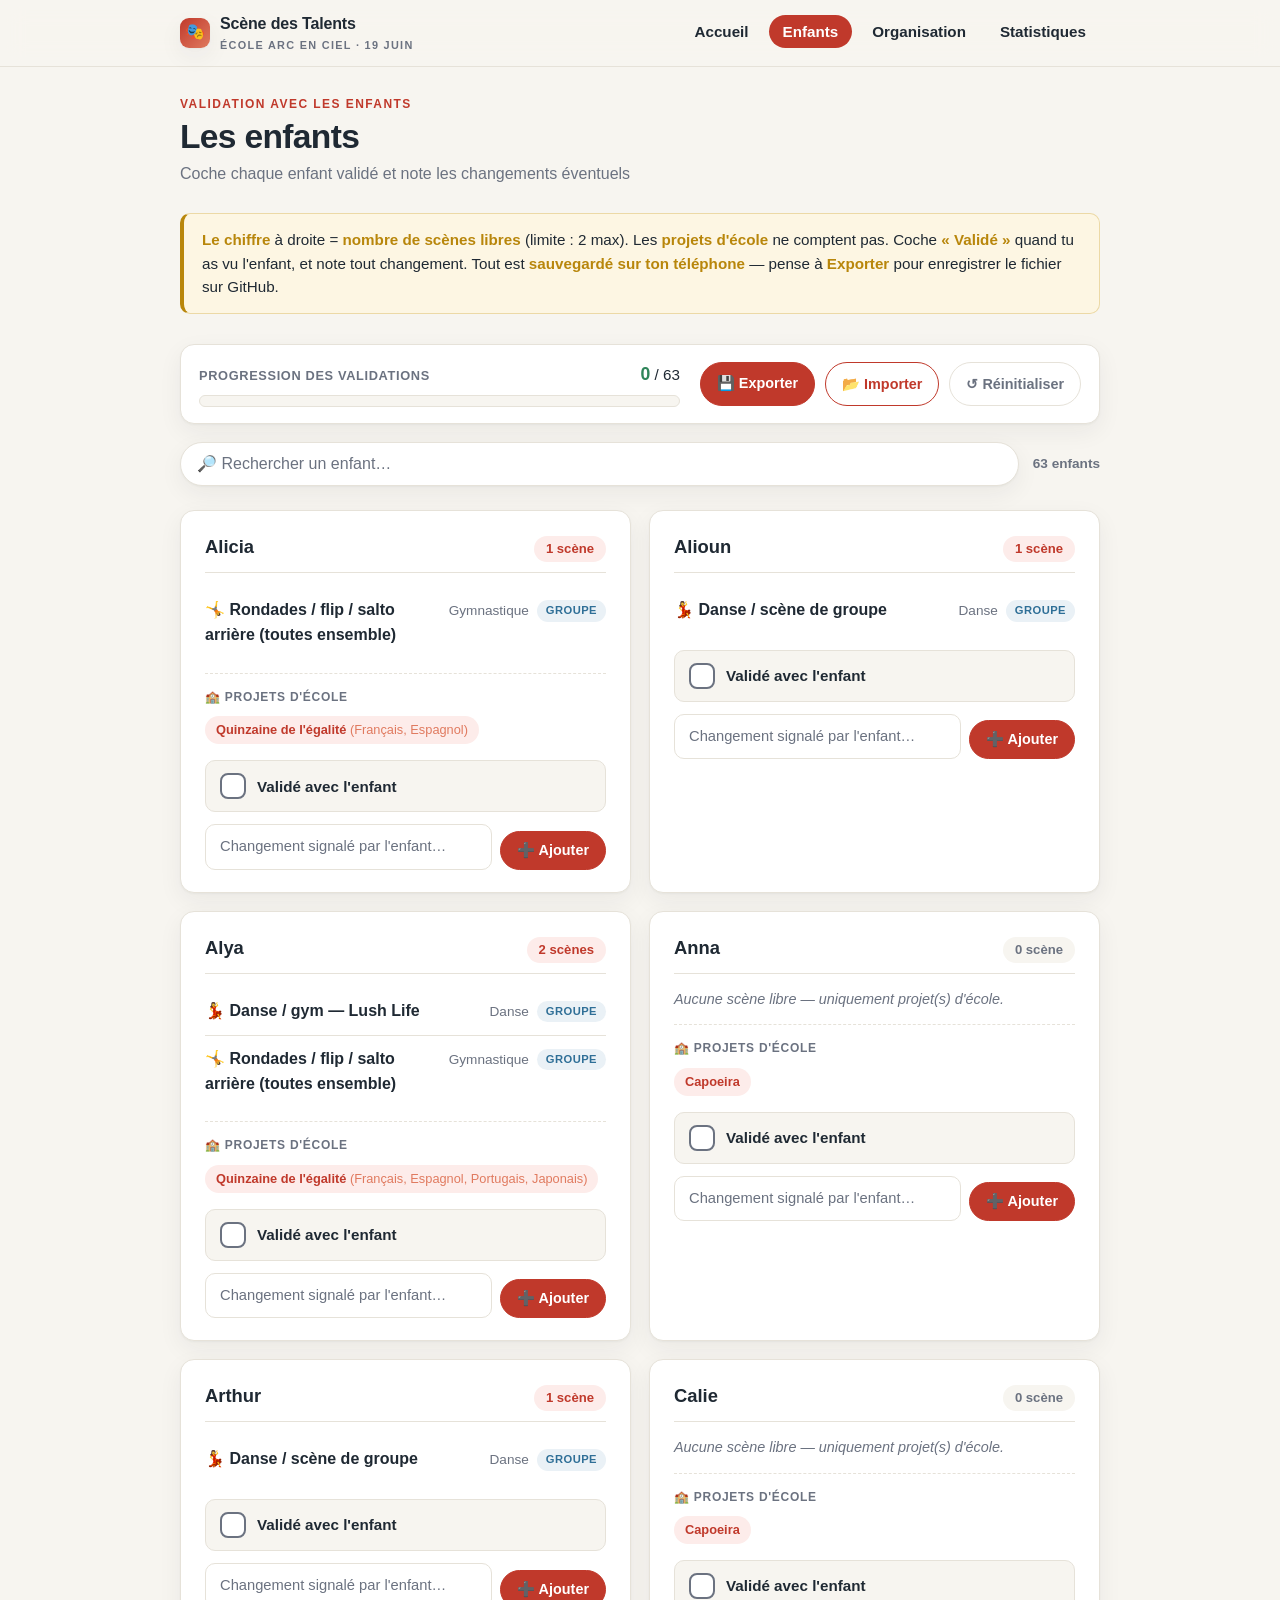
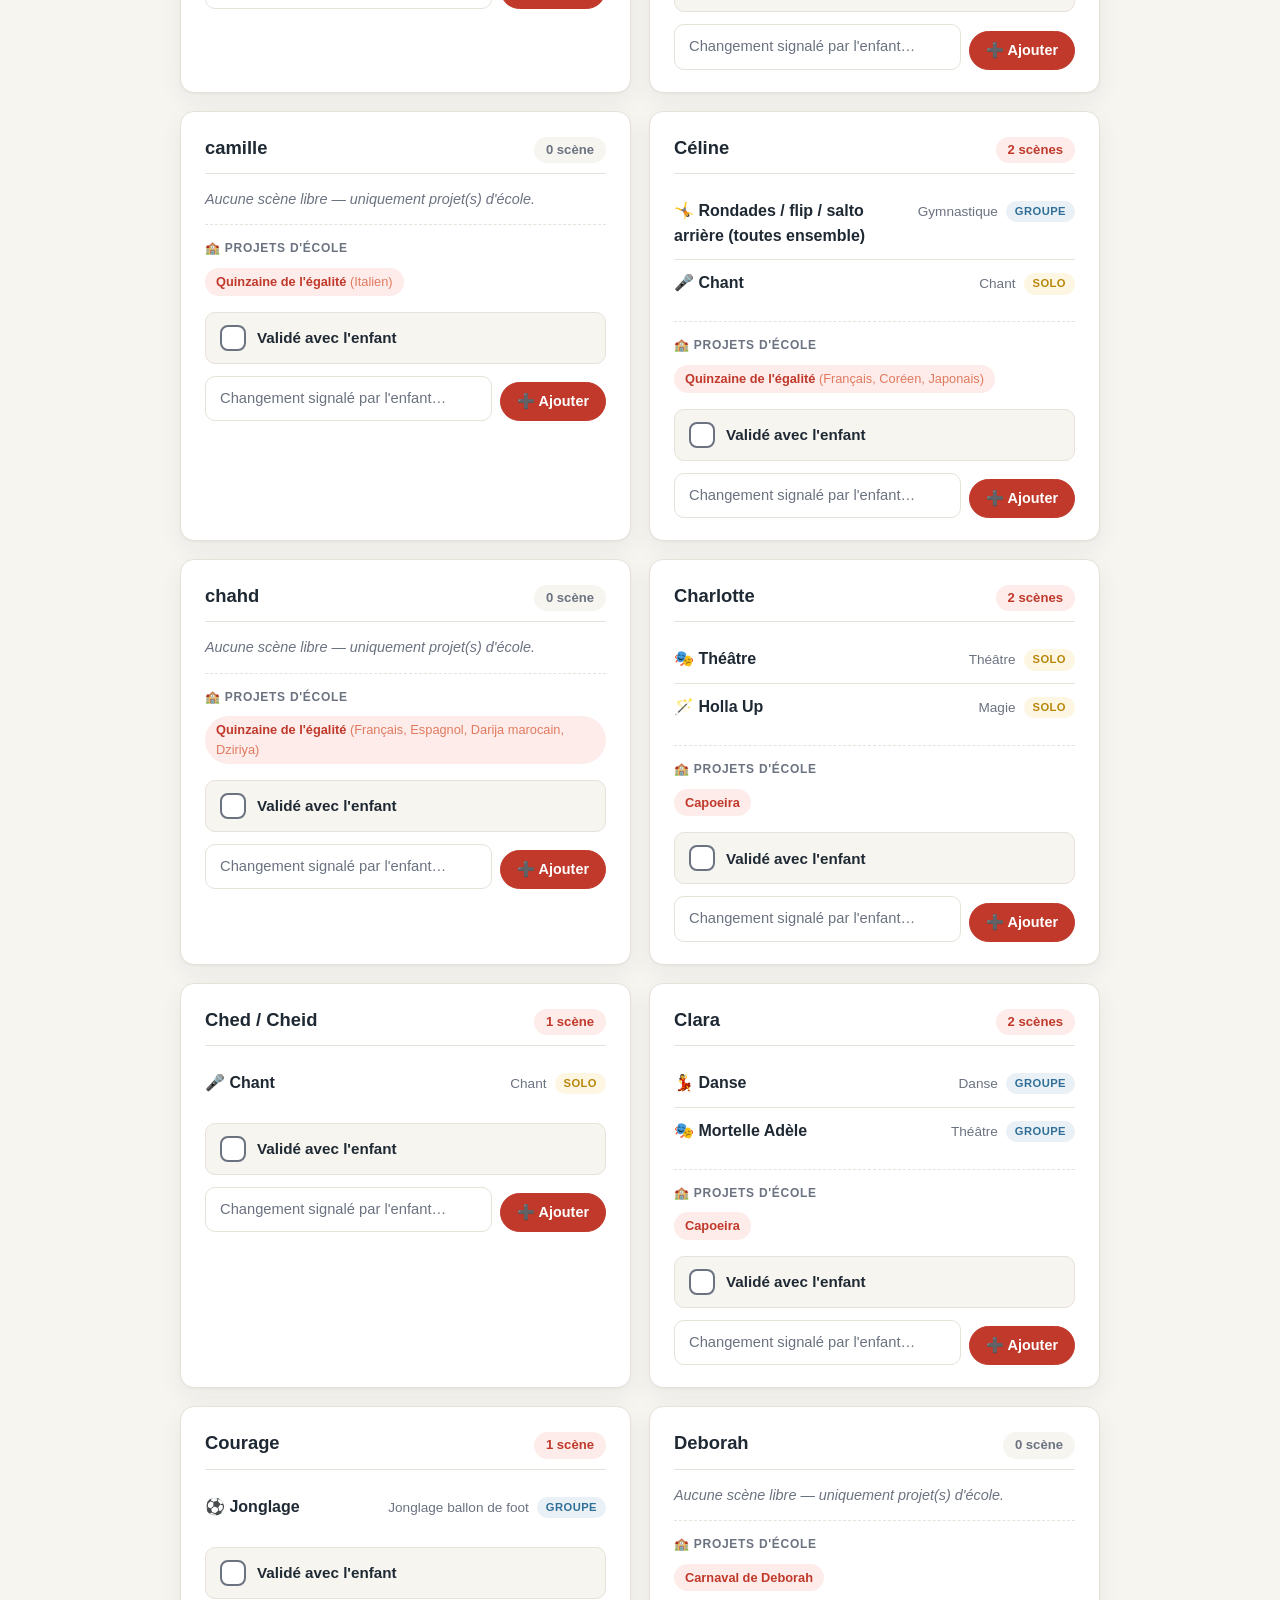
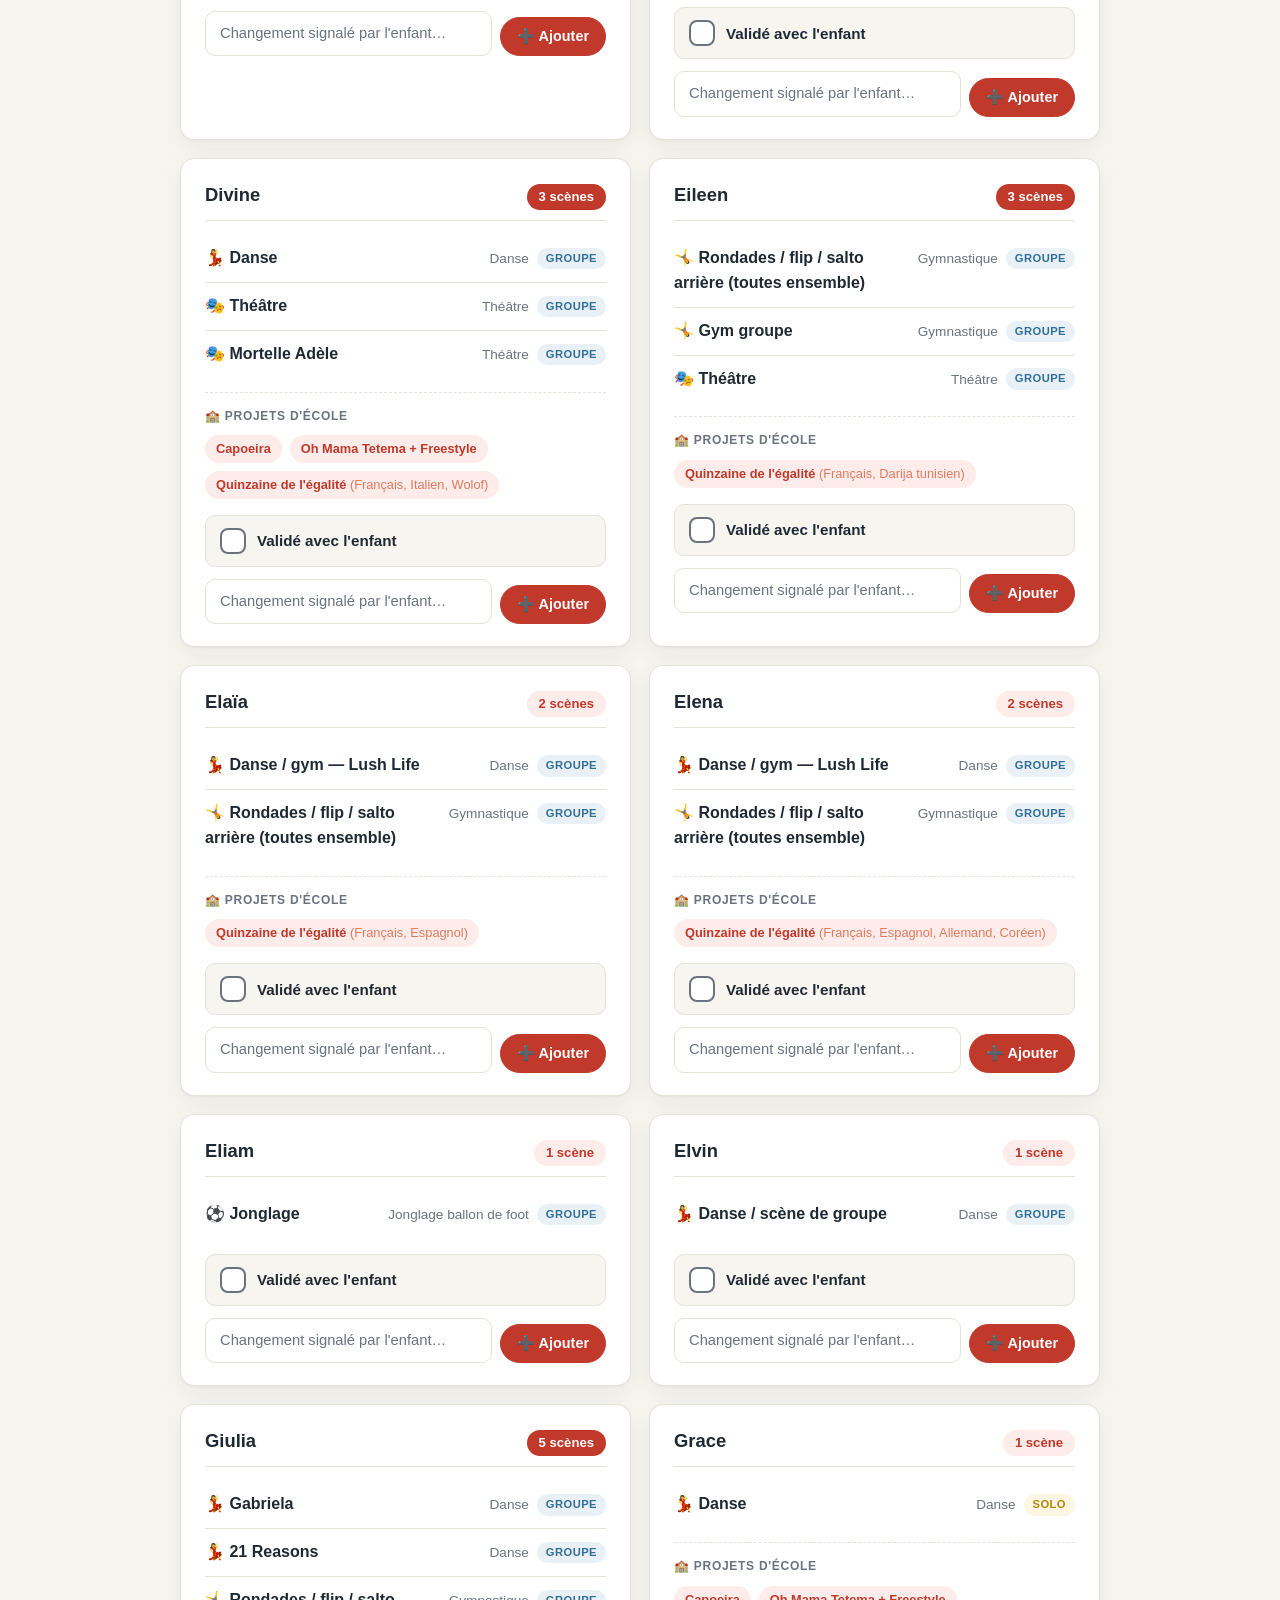
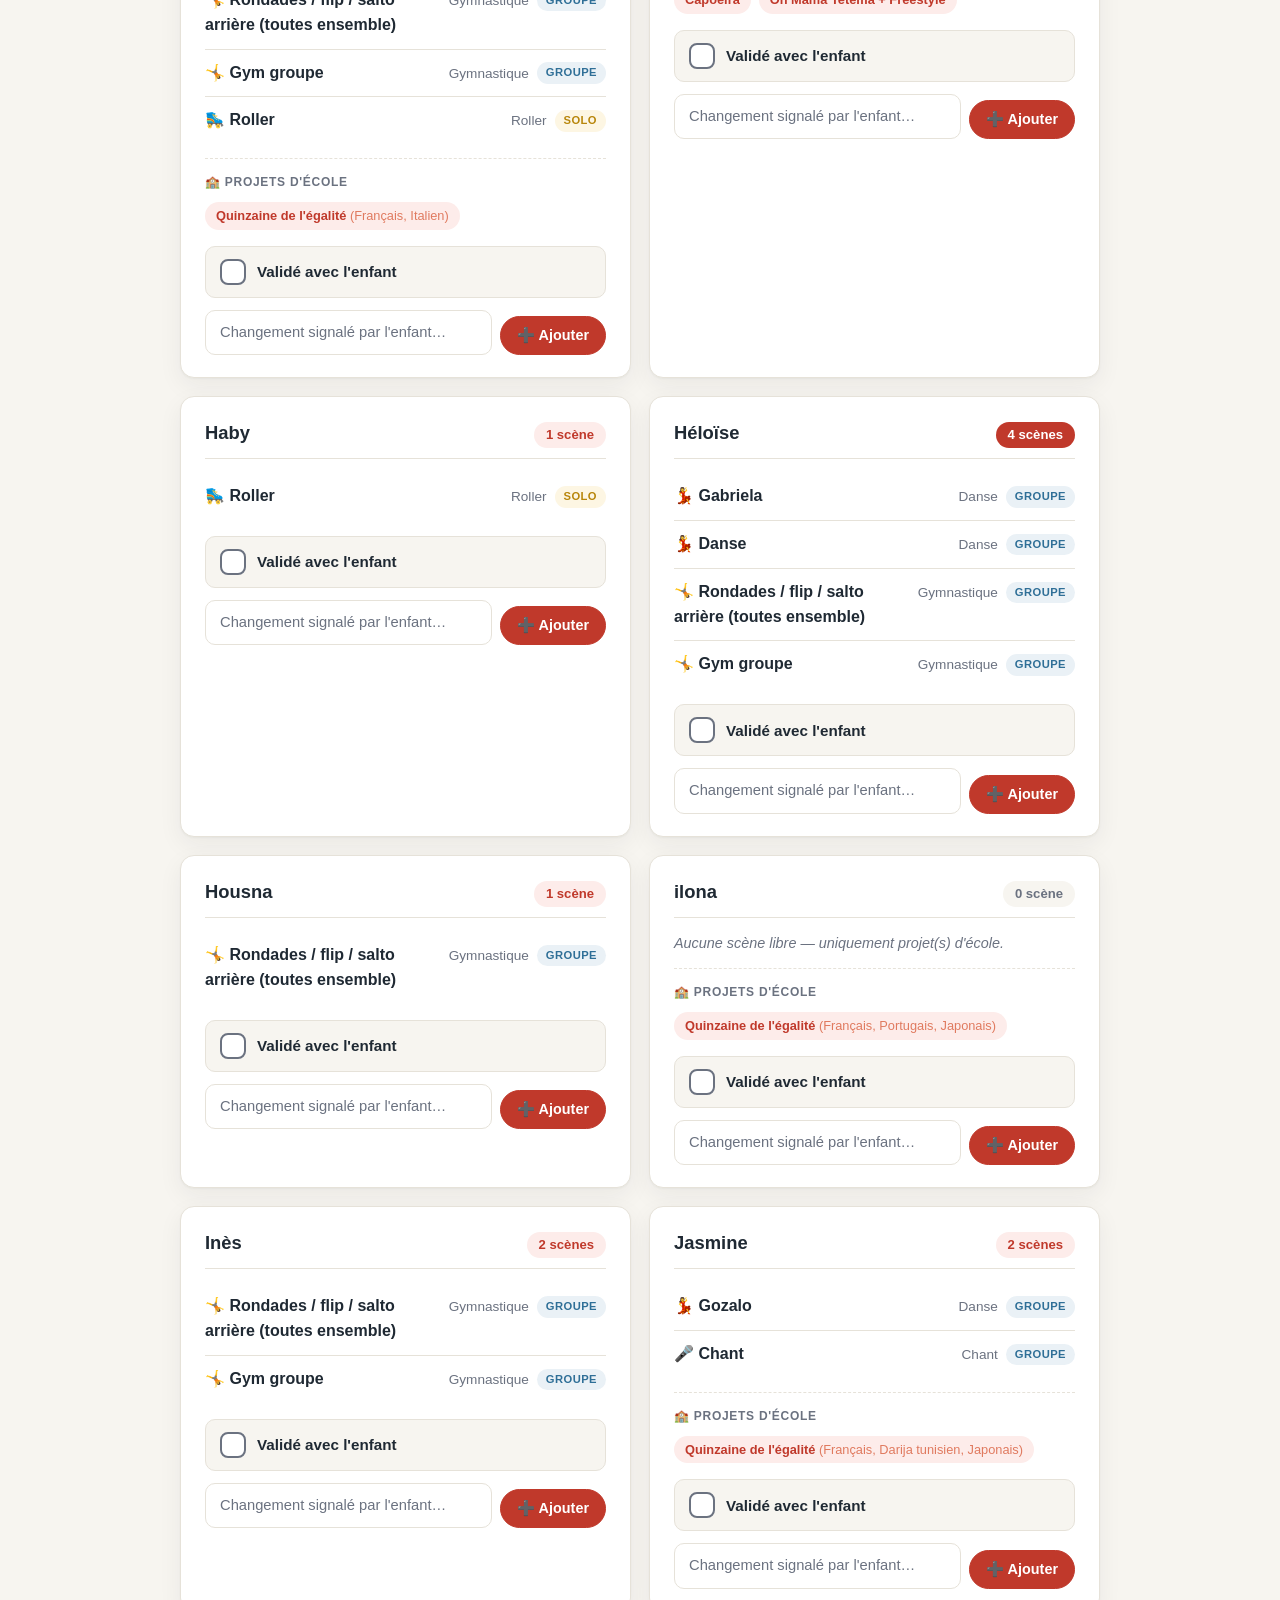
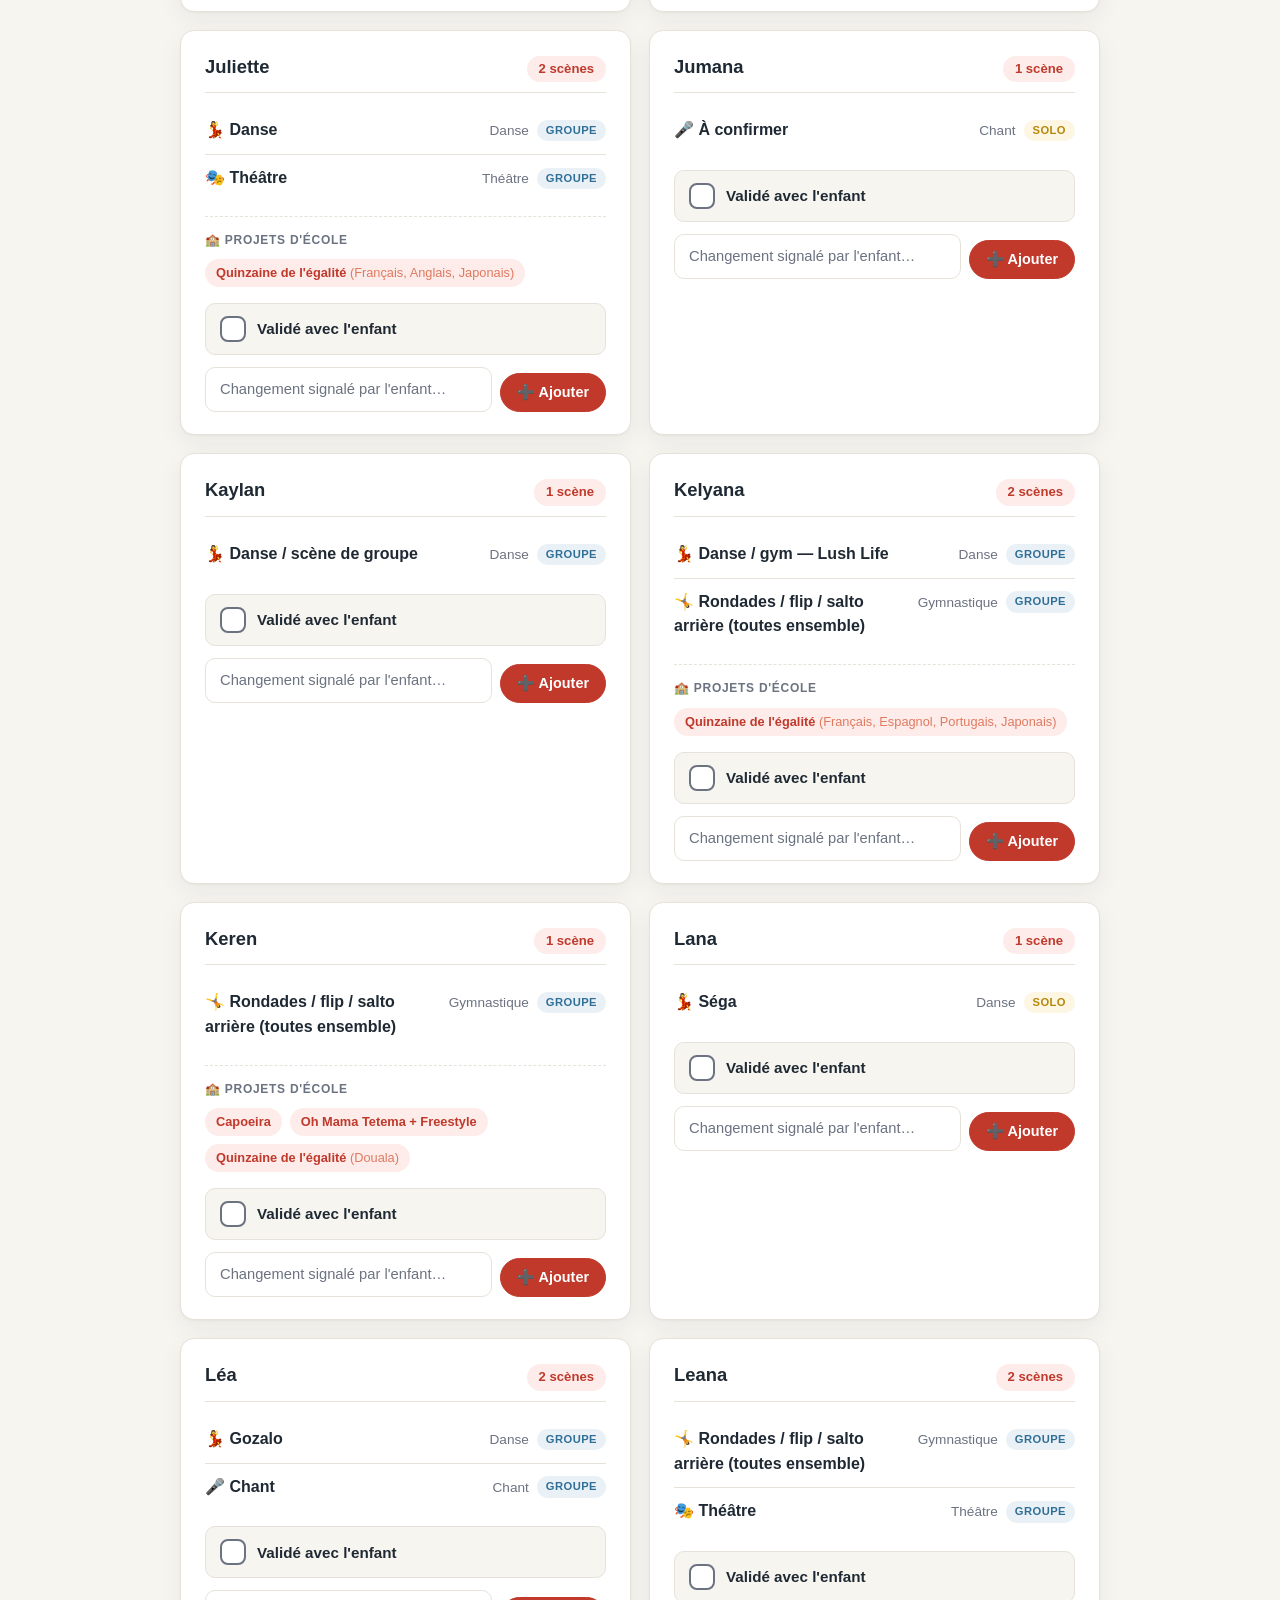
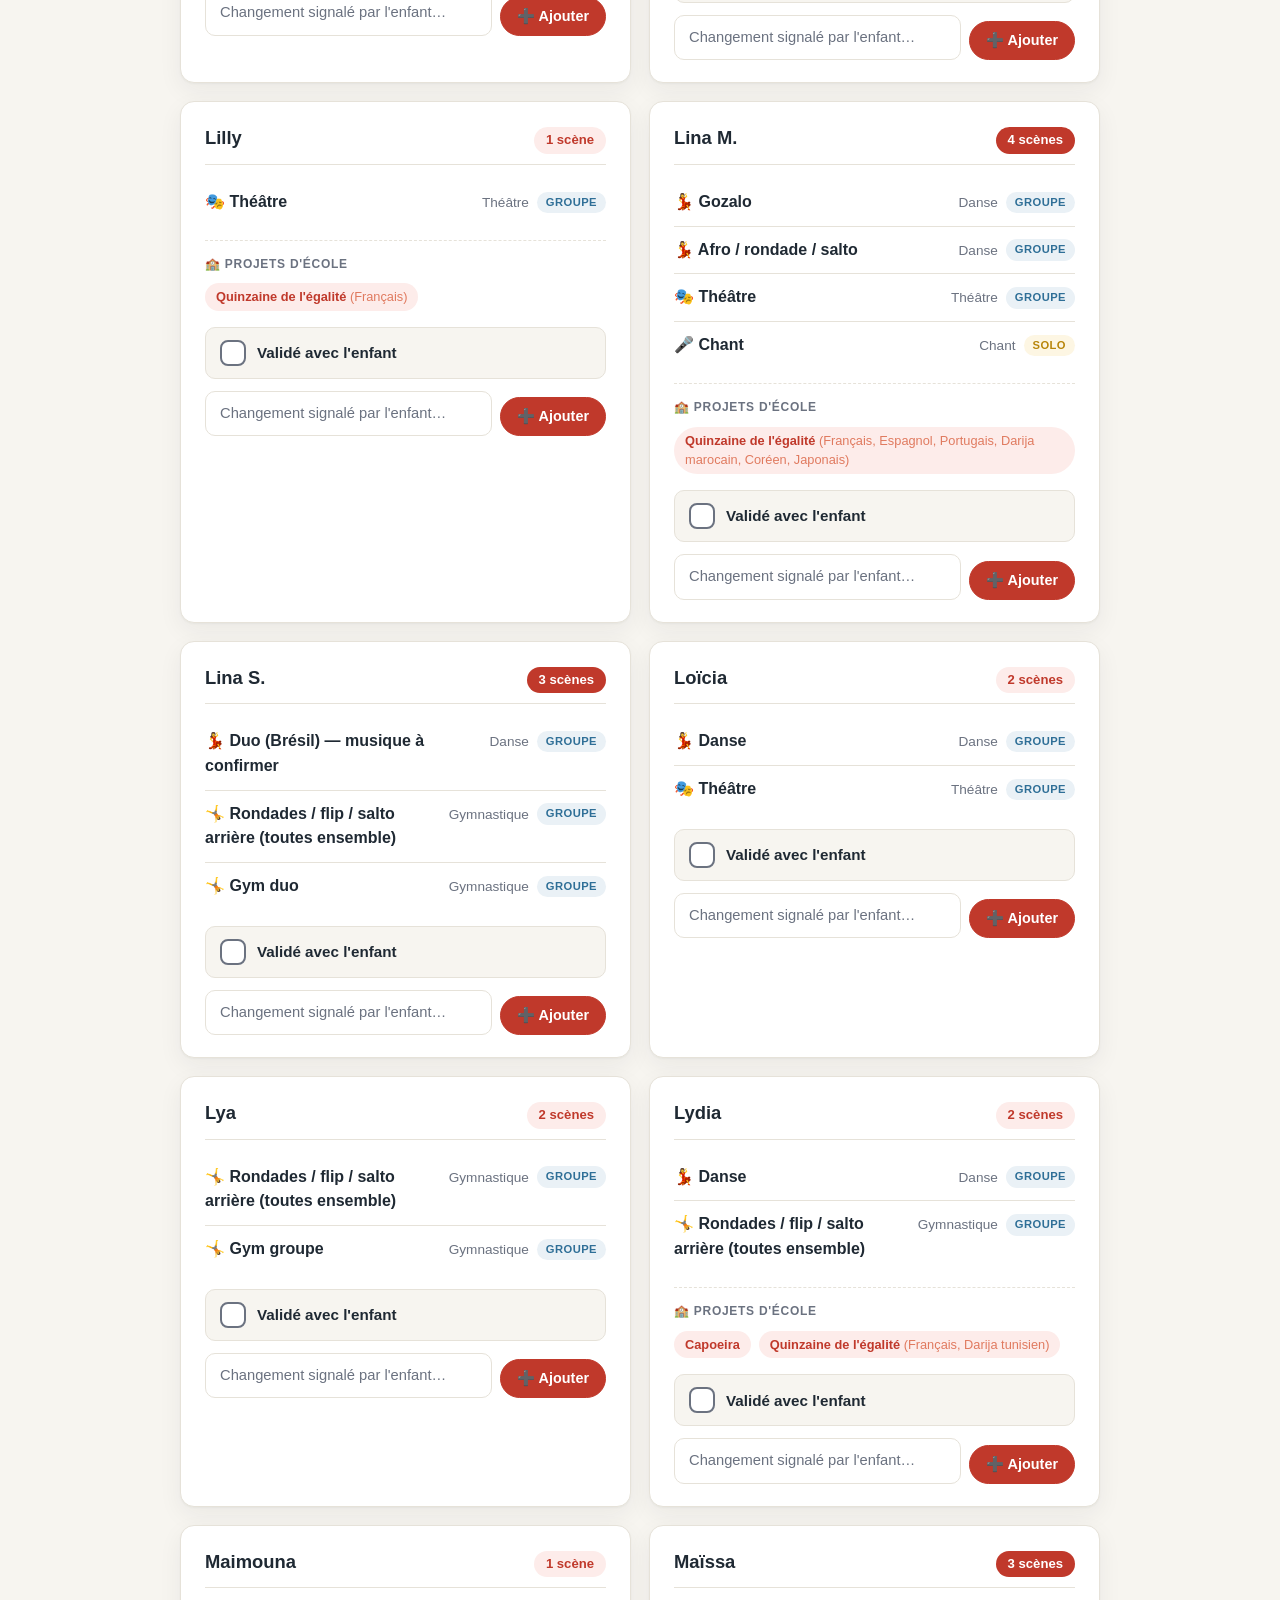
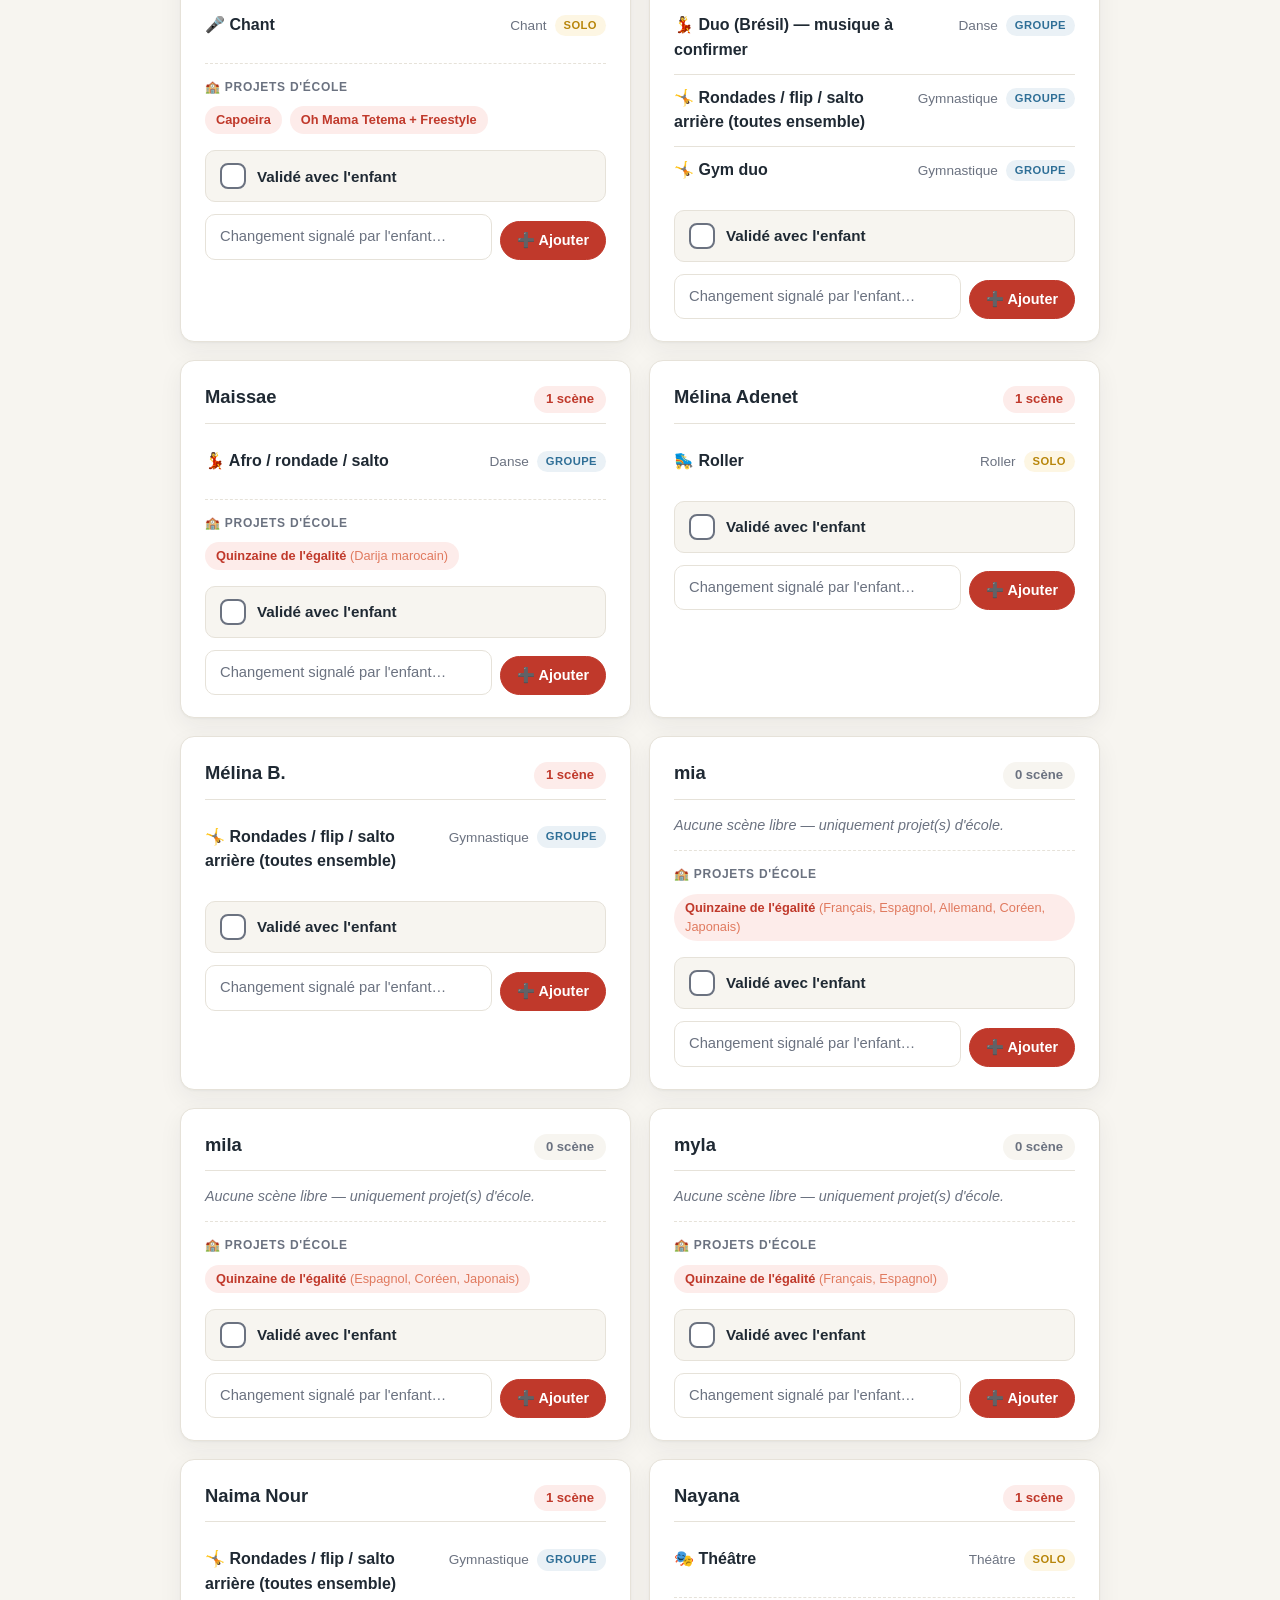
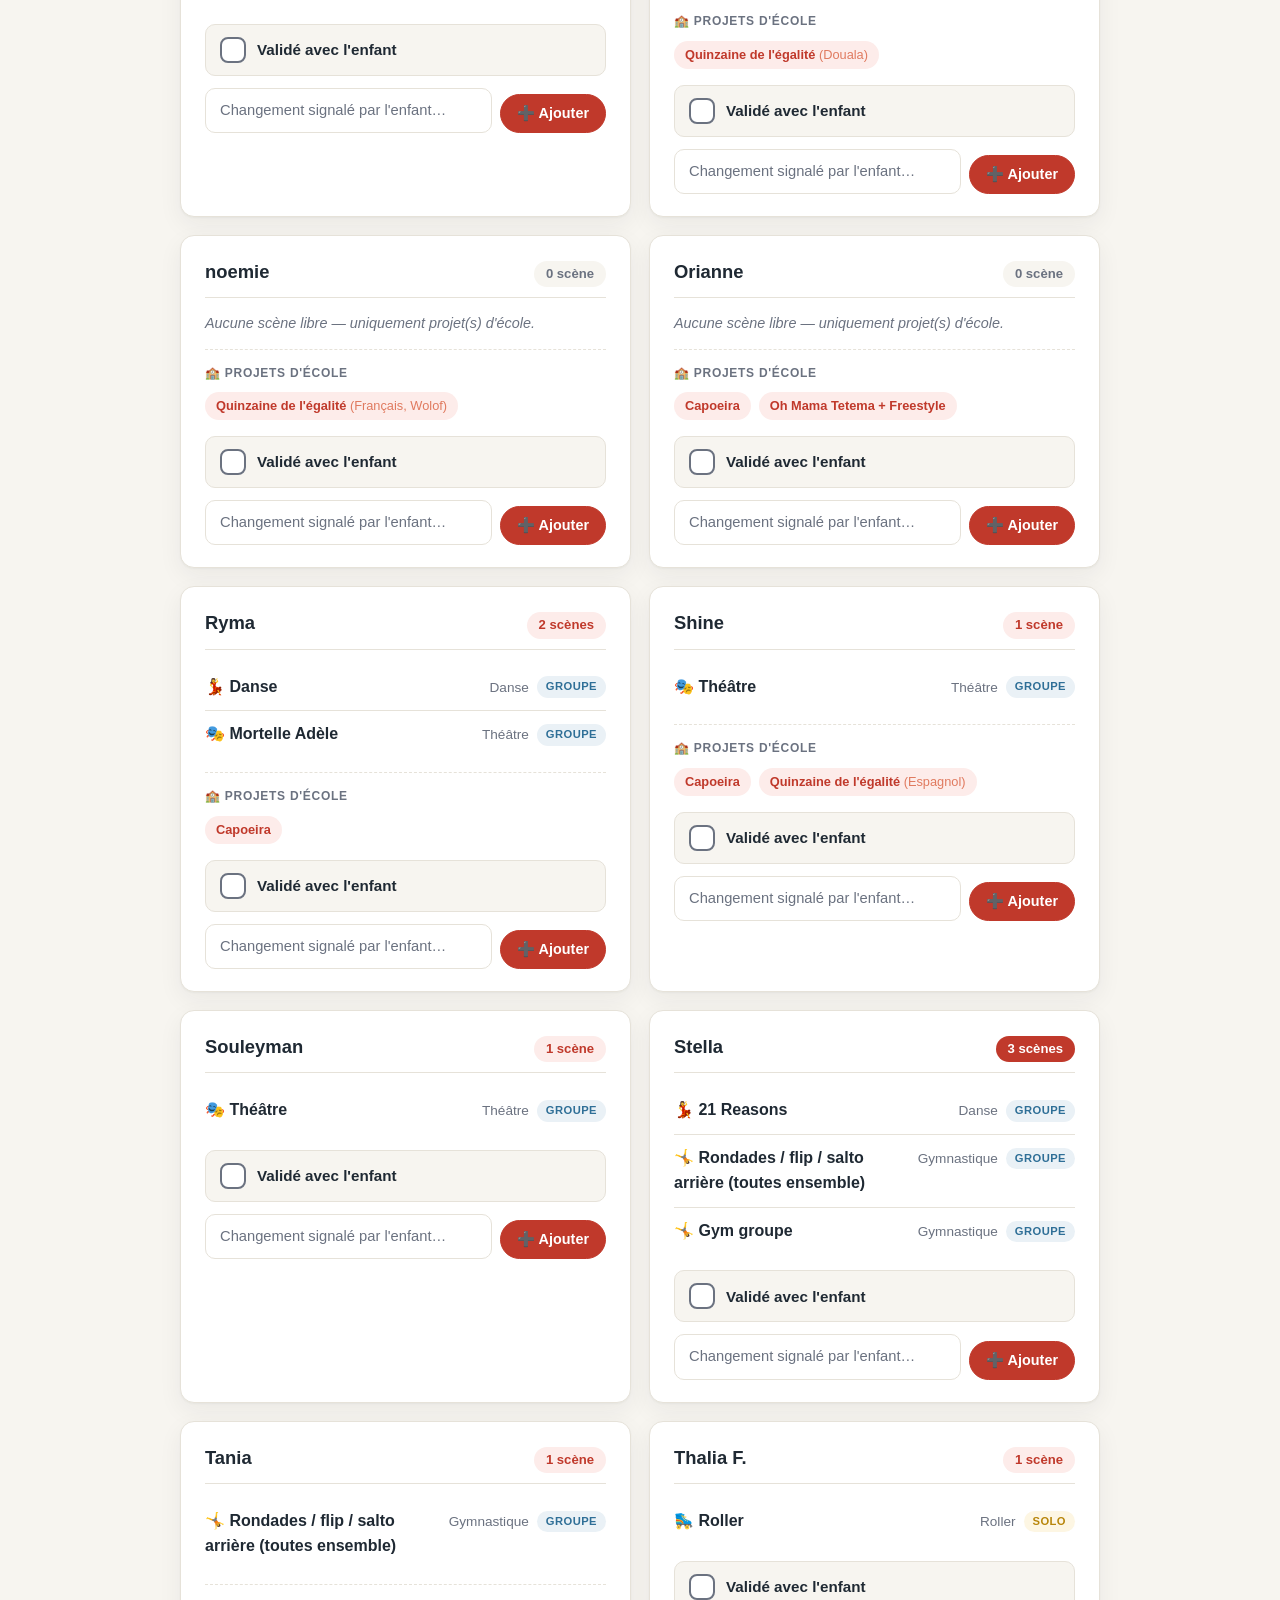
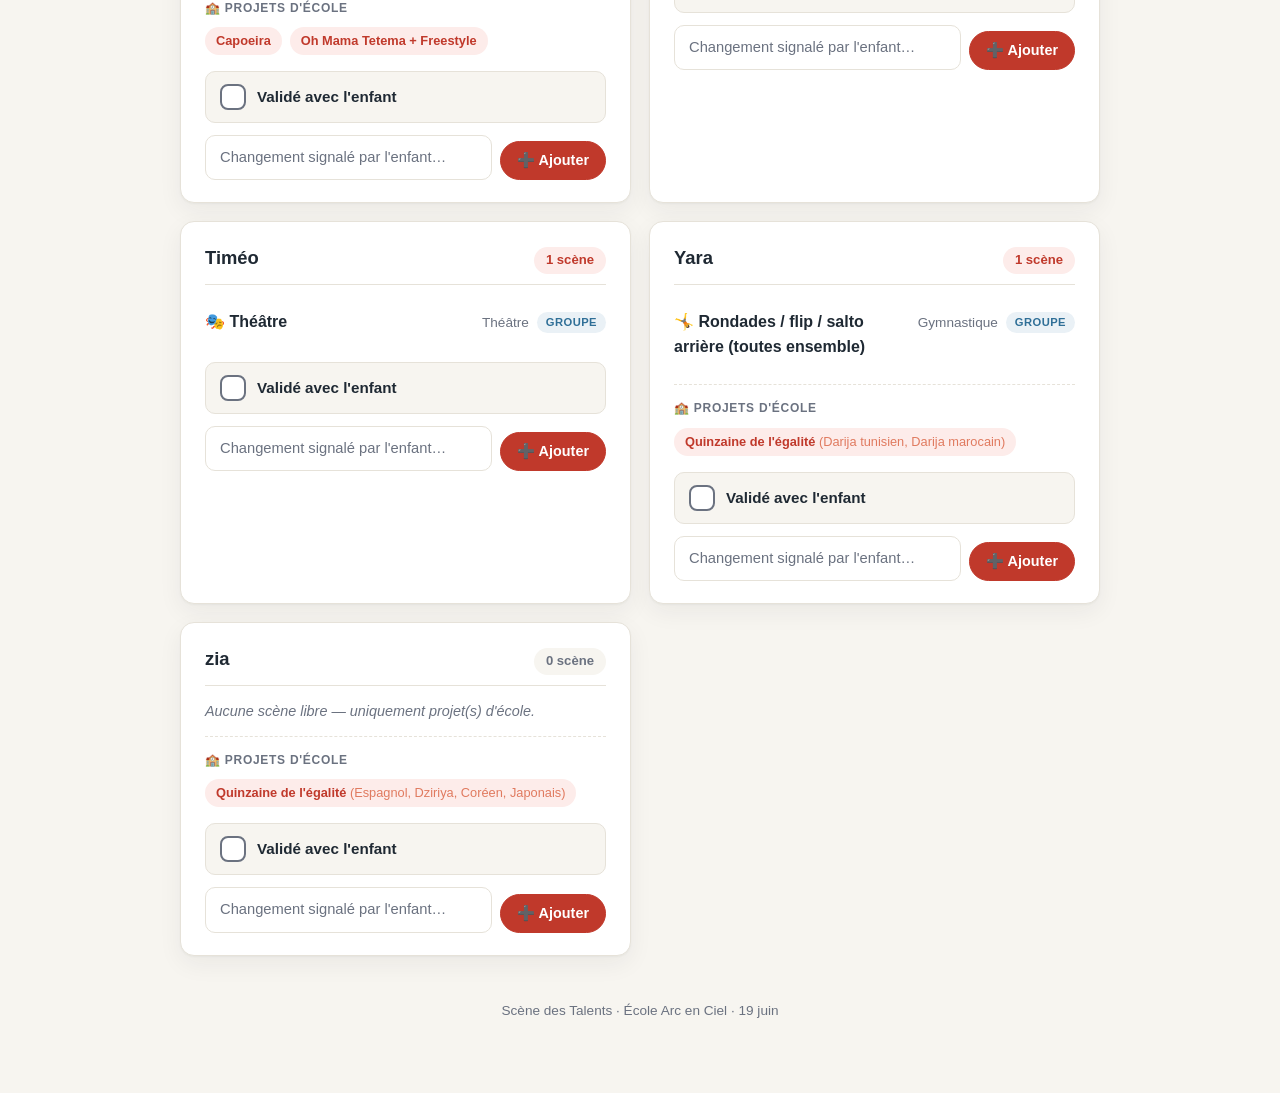
==== commit e9a4b50d: "Notes : bouton Ajouter pour enregistrer chaque remarque - Champ notes + bouton "➕ Ajouter" qui enreg" ====
--- a/enfants.html
+++ b/enfants.html
@@ -130,7 +130,18 @@
     const saveState = () => {
       try { localStorage.setItem(STORAGE_KEY, JSON.stringify(state)); } catch (e) {}
     };
-    const getEntry = key => (state[key] = state[key] || { v: false, n: "" });
+    const getEntry = key => {
+      const e = (state[key] = state[key] || { v: false, notes: [] });
+      // Migration depuis l'ancien format { n: "..." }
+      if (!Array.isArray(e.notes)) e.notes = e.n ? [e.n] : [];
+      delete e.n;
+      return e;
+    };
+
+    // Rendu de la liste des notes d'une fiche
+    const renderNotes = notes => notes.map((t, i) =>
+      `<li class="note-item"><span class="note-text">${esc(t)}</span>
+         <button type="button" class="note-del" data-index="${i}" aria-label="Supprimer cette note">×</button></li>`).join('');
 
     // ---- Rendu d'une fiche ----
     const card = ch => {
@@ -171,8 +182,14 @@
           <span class="validate-label">Validé avec l'enfant</span>
           <span class="validate-state">✓</span>
         </label>
-        <textarea class="note-field" rows="1"
-          placeholder="Notes / changements signalés par l'enfant…">${esc(e.n)}</textarea>
+        <div class="notes">
+          <ul class="notes-list">${renderNotes(e.notes)}</ul>
+          <div class="note-input">
+            <textarea class="note-field" rows="1"
+              placeholder="Changement signalé par l'enfant…"></textarea>
+            <button type="button" class="btn note-add">➕ Ajouter</button>
+          </div>
+        </div>
       </section>`;
     };
 
@@ -207,17 +224,35 @@
       updateProgress();
     });
 
+    // Auto-grandir la zone de saisie pendant la frappe
     grid.addEventListener('input', ev => {
       const ta = ev.target.closest('.note-field');
-      if (!ta) return;
-      const key = ta.closest('.kid-card').dataset.key;
-      getEntry(key).n = ta.value;
+      if (ta) autoGrow(ta);
+    });
+
+    // Ajouter une note / supprimer une note
+    grid.addEventListener('click', ev => {
+      const add = ev.target.closest('.note-add');
+      const del = ev.target.closest('.note-del');
+      if (!add && !del) return;
+
+      const cardEl = ev.target.closest('.kid-card');
+      const entry = getEntry(cardEl.dataset.key);
+      const listEl = cardEl.querySelector('.notes-list');
+
+      if (add) {
+        const ta = cardEl.querySelector('.note-field');
+        const txt = ta.value.trim();
+        if (!txt) { ta.focus(); return; }
+        entry.notes.push(txt);
+        ta.value = '';
+        autoGrow(ta);
+      } else if (del) {
+        entry.notes.splice(Number(del.dataset.index), 1);
+      }
       saveState();
-      autoGrow(ta);
-    });
-
-    // Init hauteur des notes pré-remplies
-    grid.querySelectorAll('.note-field').forEach(autoGrow);
+      listEl.innerHTML = renderNotes(entry.notes);
+    });
 
     /* ---- Recherche ---- */
     const searchCount = document.getElementById('searchCount');
@@ -250,7 +285,7 @@
         },
         enfants: sorted.map(ch => {
           const e = getEntry(ch.key);
-          return { nom: ch.display, valide: !!e.v, note: e.n || "" };
+          return { nom: ch.display, valide: !!e.v, notes: e.notes.slice() };
         })
       };
       const json = JSON.stringify(data, null, 2);
@@ -276,18 +311,18 @@
           (data.enfants || []).forEach(e => {
             const key = normKey(canonical(e.nom || ""));
             if (!key) return;
-            state[key] = { v: !!e.valide, n: e.note || "" };
+            // Accepte le nouveau format (notes[]) et l'ancien (note string)
+            const notes = Array.isArray(e.notes) ? e.notes : (e.note ? [e.note] : []);
+            state[key] = { v: !!e.valide, notes };
           });
           saveState();
           // Re-applique aux fiches affichées
           grid.querySelectorAll('.kid-card').forEach(cardEl => {
             const e = getEntry(cardEl.dataset.key);
             const chk = cardEl.querySelector('.chk');
-            const ta = cardEl.querySelector('.note-field');
             chk.checked = e.v;
             cardEl.classList.toggle('is-validated', e.v);
-            ta.value = e.n;
-            autoGrow(ta);
+            cardEl.querySelector('.notes-list').innerHTML = renderNotes(e.notes);
           });
           updateProgress();
           alert('✅ Validations importées.');
@@ -306,6 +341,7 @@
       grid.querySelectorAll('.kid-card').forEach(cardEl => {
         cardEl.classList.remove('is-validated');
         cardEl.querySelector('.chk').checked = false;
+        cardEl.querySelector('.notes-list').innerHTML = '';
         const ta = cardEl.querySelector('.note-field');
         ta.value = '';
         autoGrow(ta);
--- a/styles.css
+++ b/styles.css
@@ -514,8 +514,31 @@
 .kid-card.is-validated .validate-state { display: inline-flex; }
 
 /* ---------- Validation : notes ---------- */
+.notes { margin-top: 12px; }
+
+.notes-list { list-style: none; margin: 0 0 10px; padding: 0; }
+.notes-list:empty { margin: 0; }
+.note-item {
+  display: flex; align-items: flex-start; gap: 10px;
+  background: var(--gold-soft); border: 1px solid #ecd9a6;
+  border-radius: 10px; padding: 9px 10px 9px 13px;
+  margin-bottom: 8px; font-size: .92rem; line-height: 1.4;
+}
+.note-item .note-text { flex: 1; word-break: break-word; }
+.note-del {
+  flex: 0 0 auto; width: 24px; height: 24px;
+  border: none; border-radius: 50%;
+  background: rgba(0,0,0,.06); color: var(--muted);
+  font-size: 1.1rem; line-height: 1; cursor: pointer;
+  display: grid; place-items: center;
+  -webkit-tap-highlight-color: transparent;
+  transition: background .15s, color .15s;
+}
+.note-del:hover { background: var(--accent-soft); color: var(--accent); }
+
+.note-input { display: flex; gap: 8px; align-items: flex-end; }
 .note-field {
-  width: 100%; margin-top: 10px;
+  flex: 1;
   font-family: inherit; font-size: .92rem; color: var(--ink);
   padding: 11px 14px;
   border: 1px solid var(--line); border-radius: 10px;
@@ -525,6 +548,7 @@
 }
 .note-field:focus { outline: none; border-color: var(--accent-2); }
 .note-field::placeholder { color: var(--muted); }
+.note-add { flex: 0 0 auto; }
 
 footer { text-align: center; color: var(--muted); font-size: .85rem; margin-top: 44px; }
 
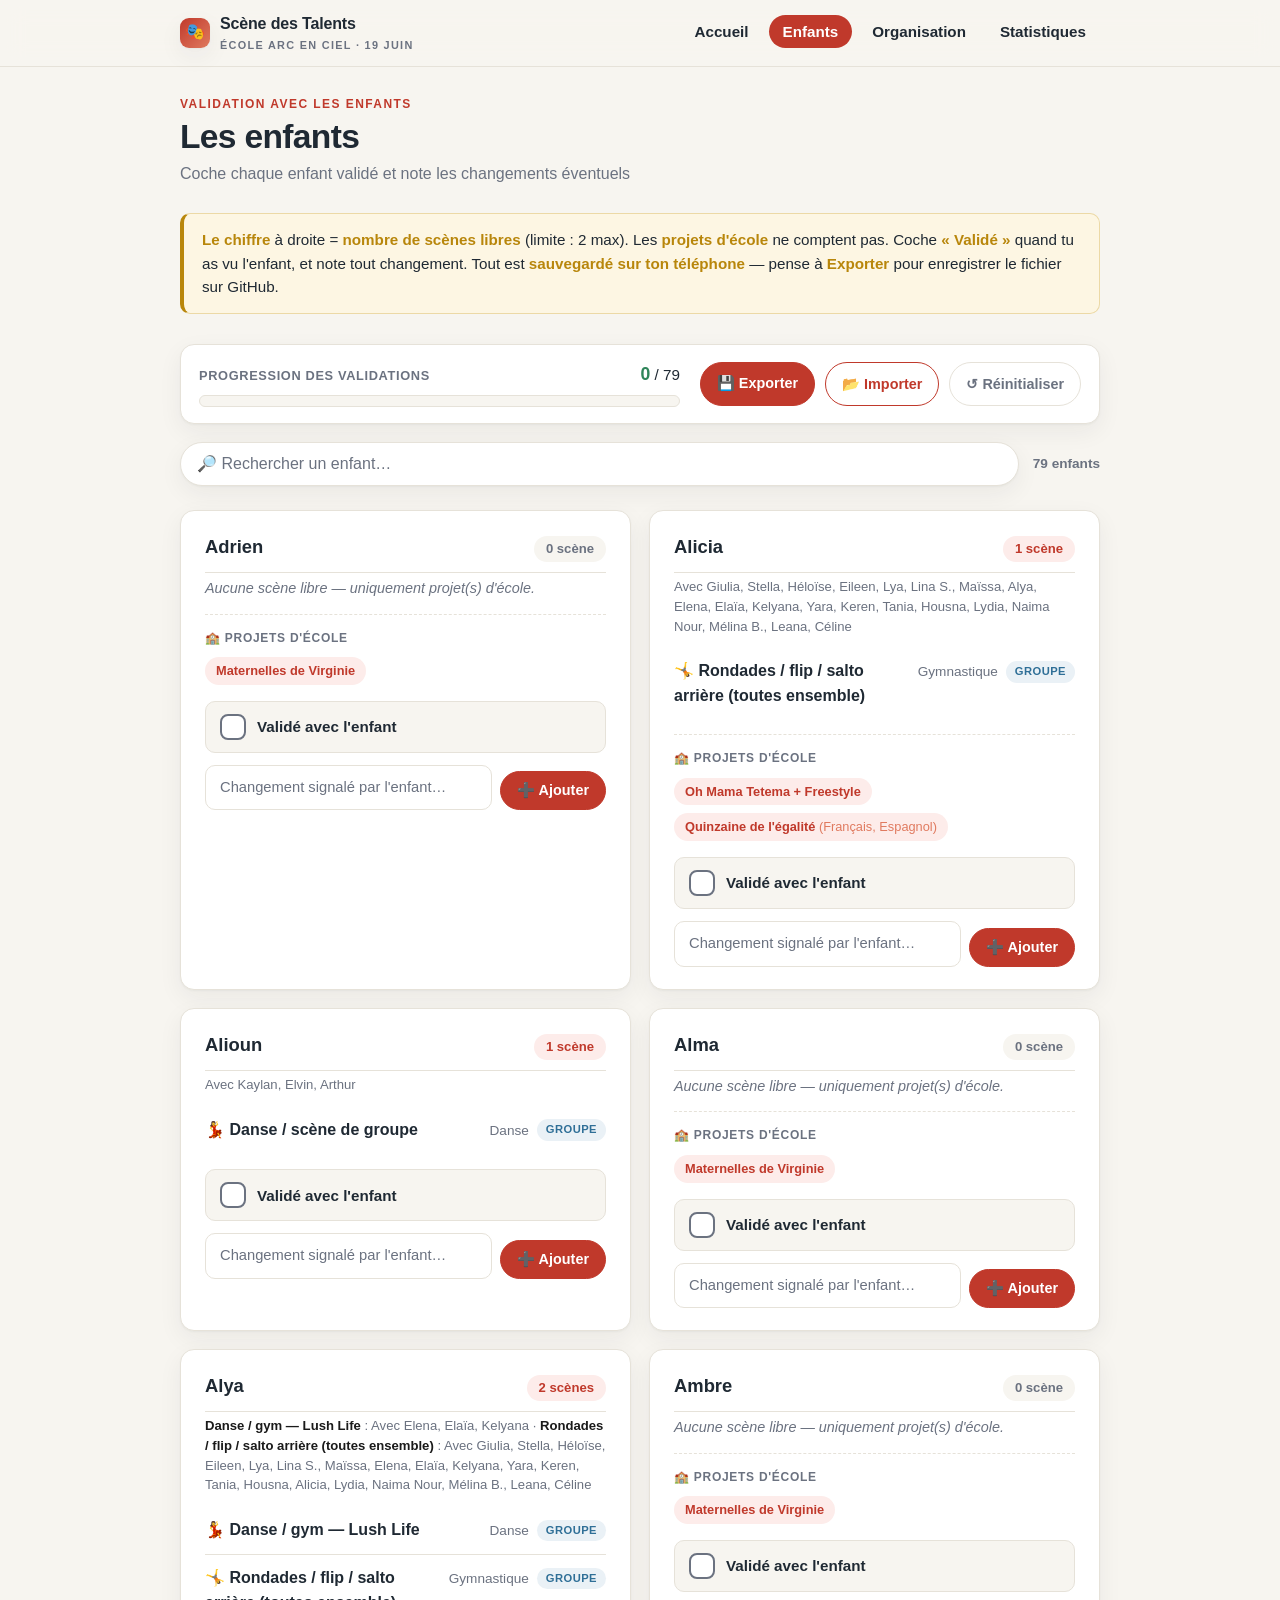
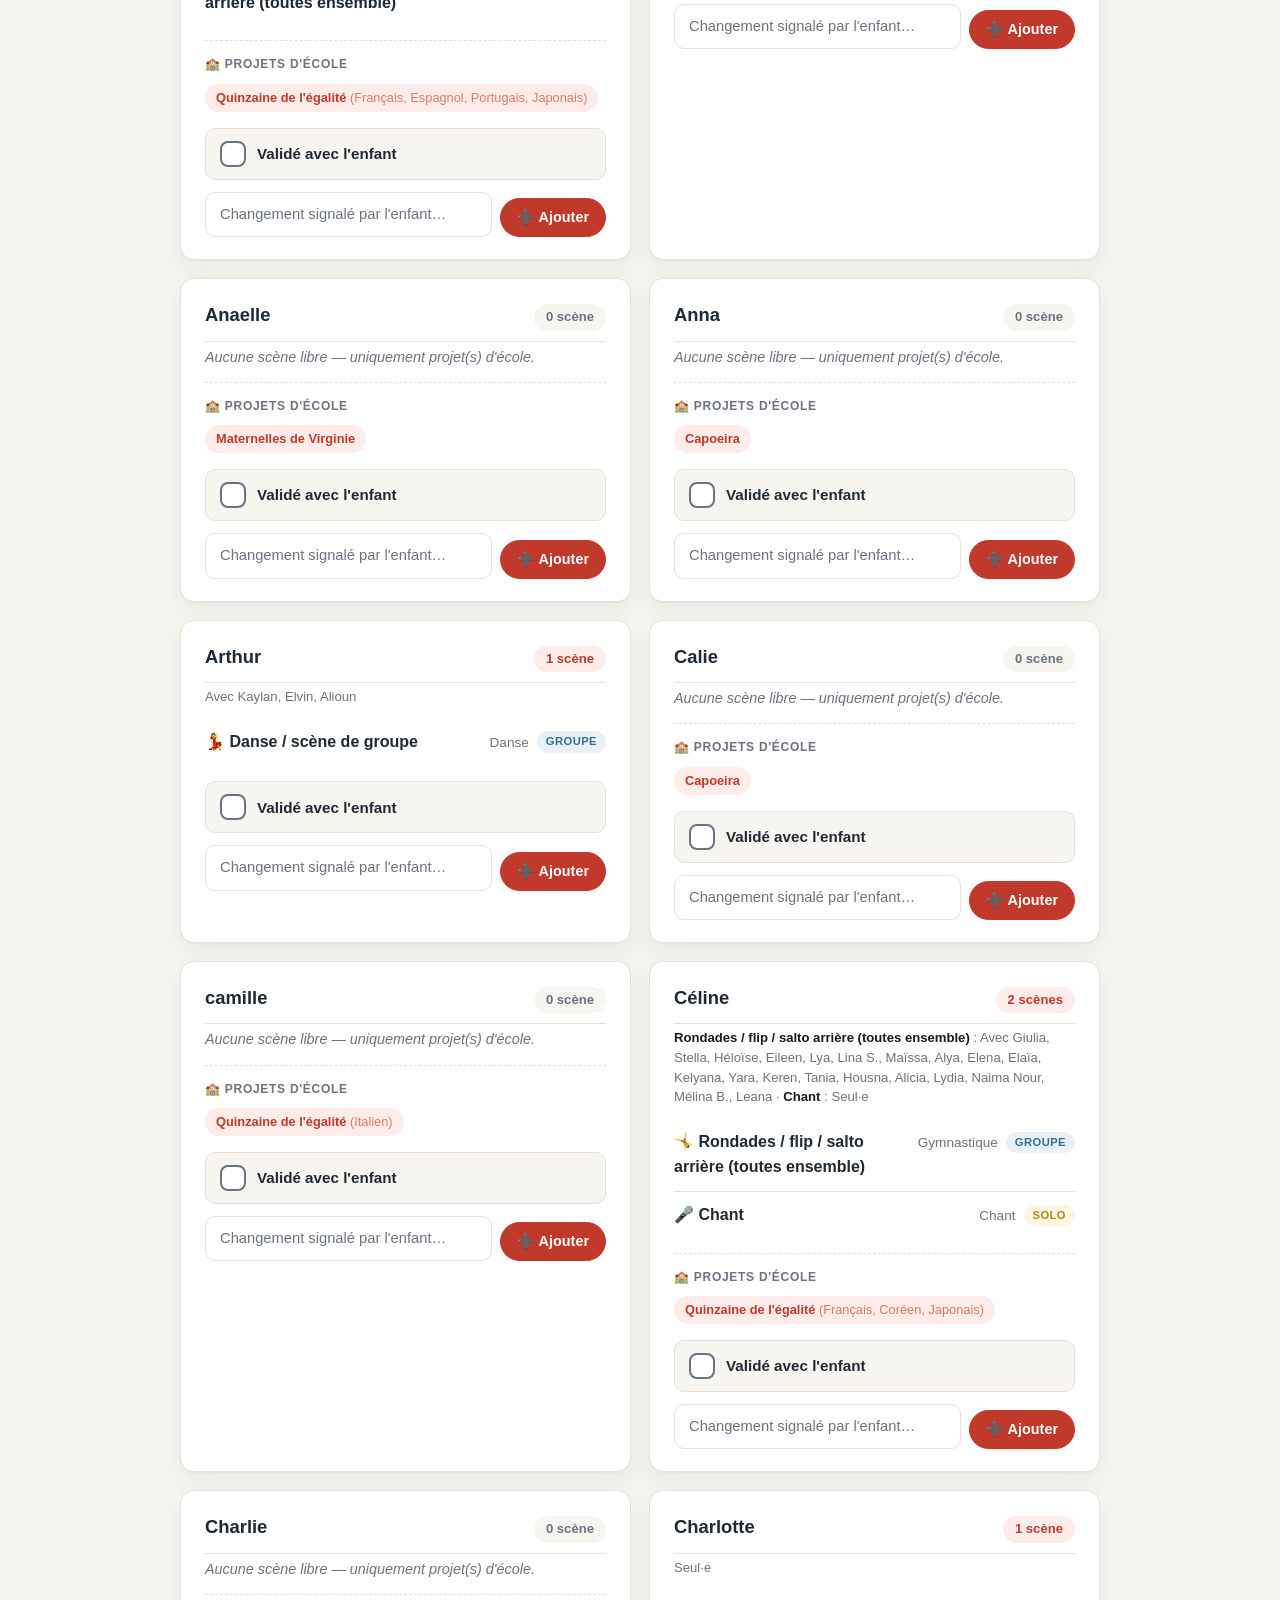
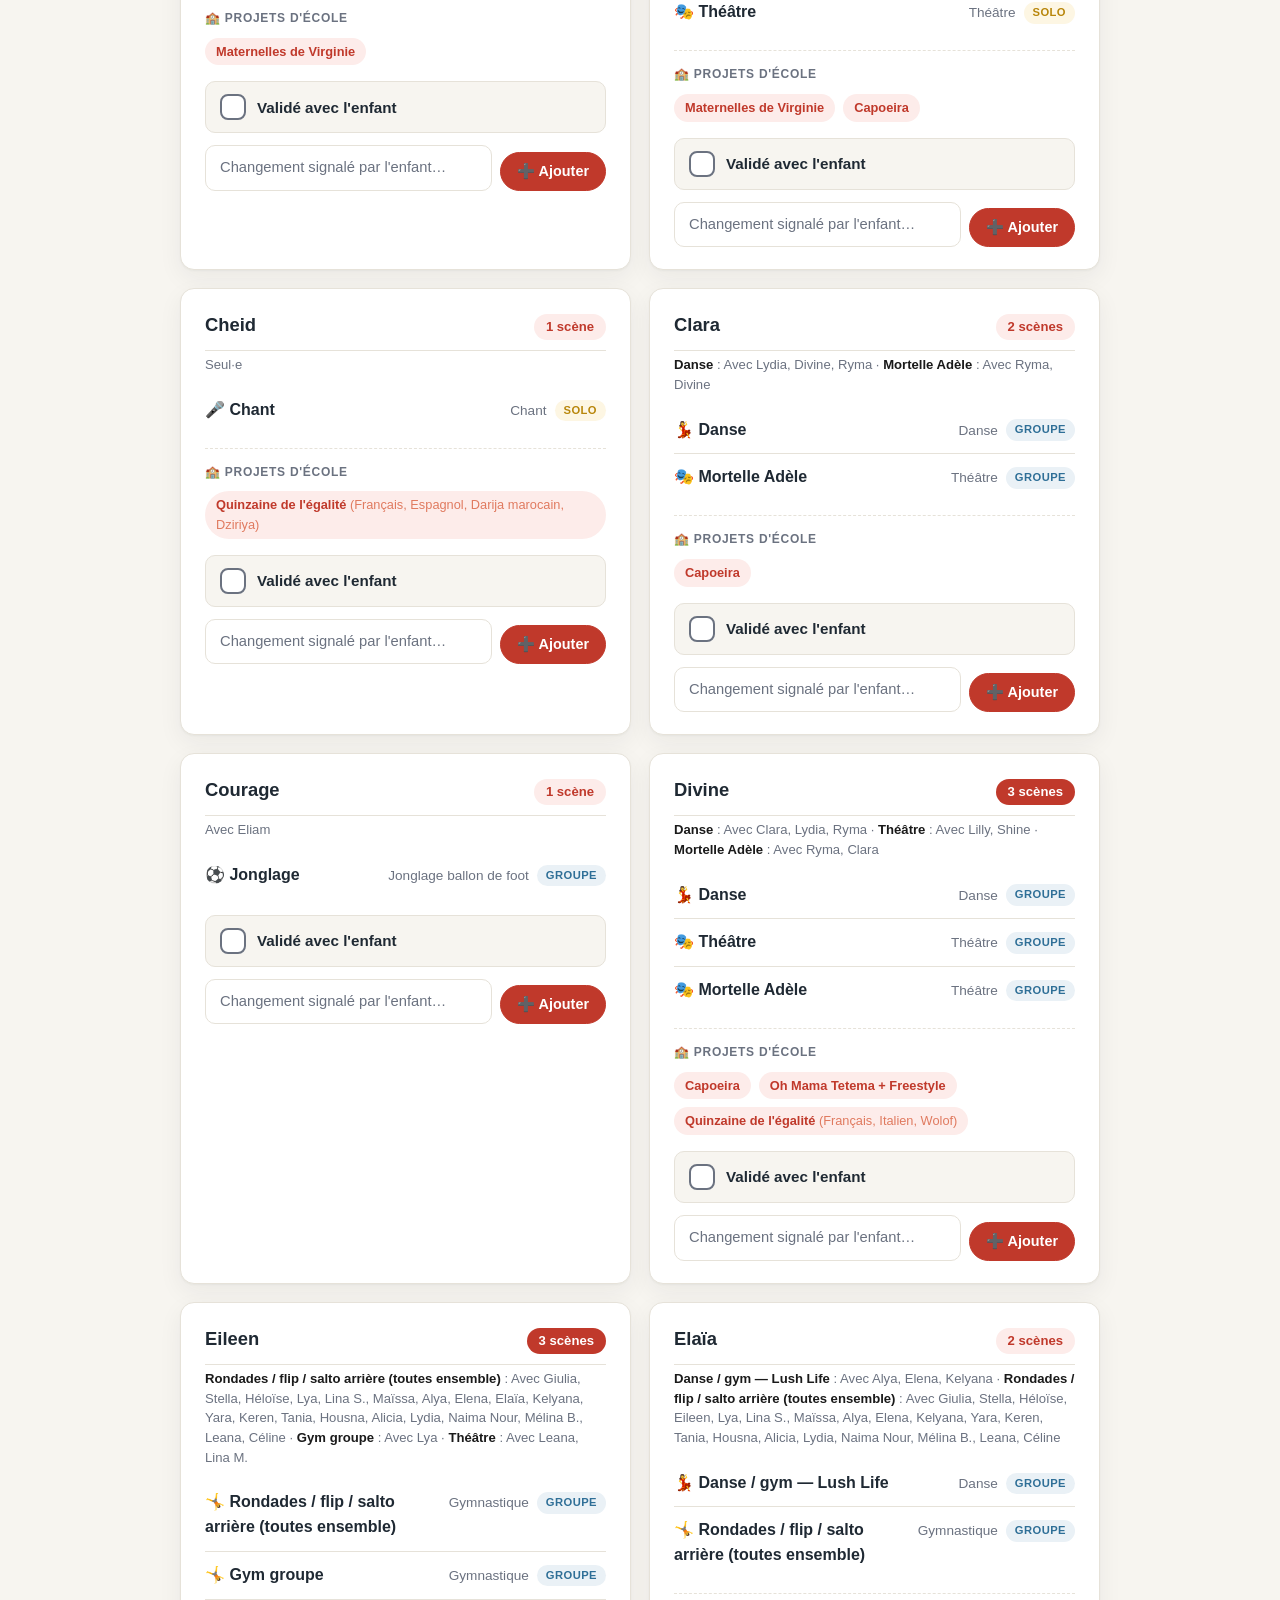
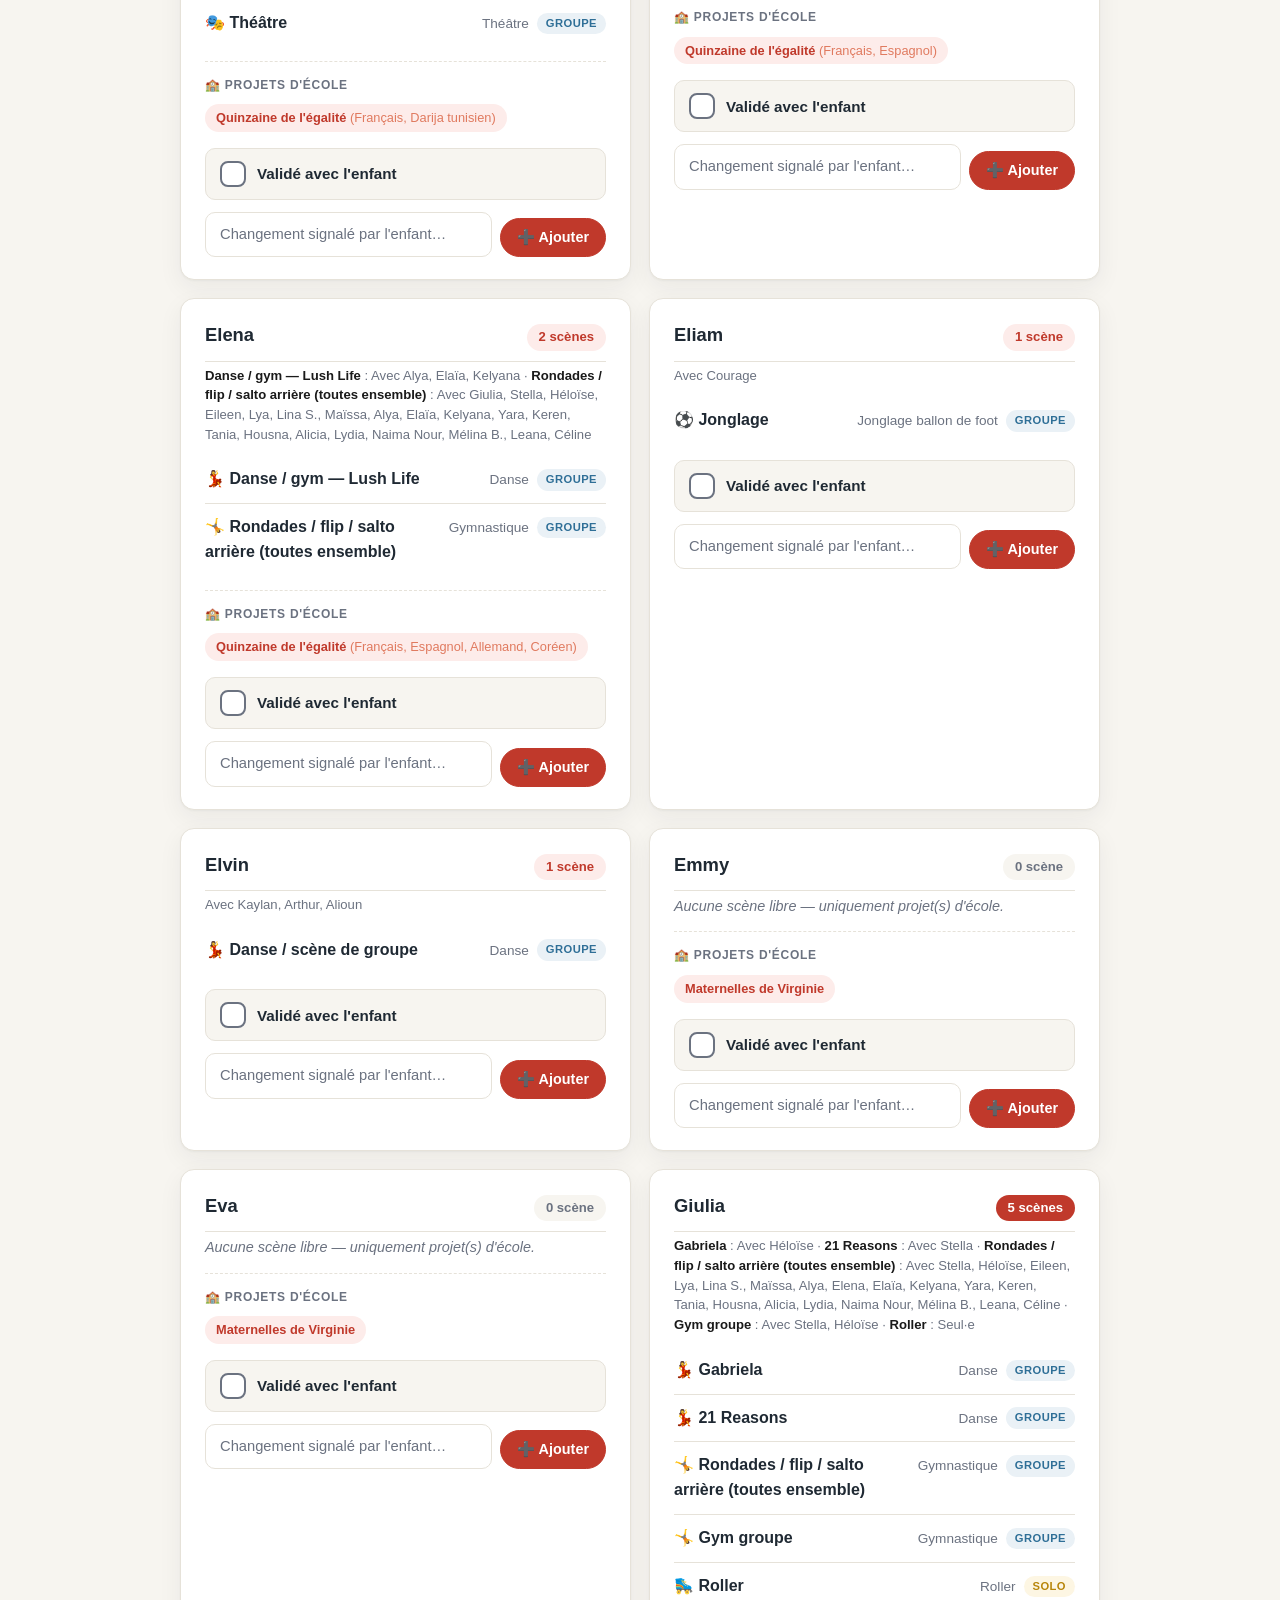
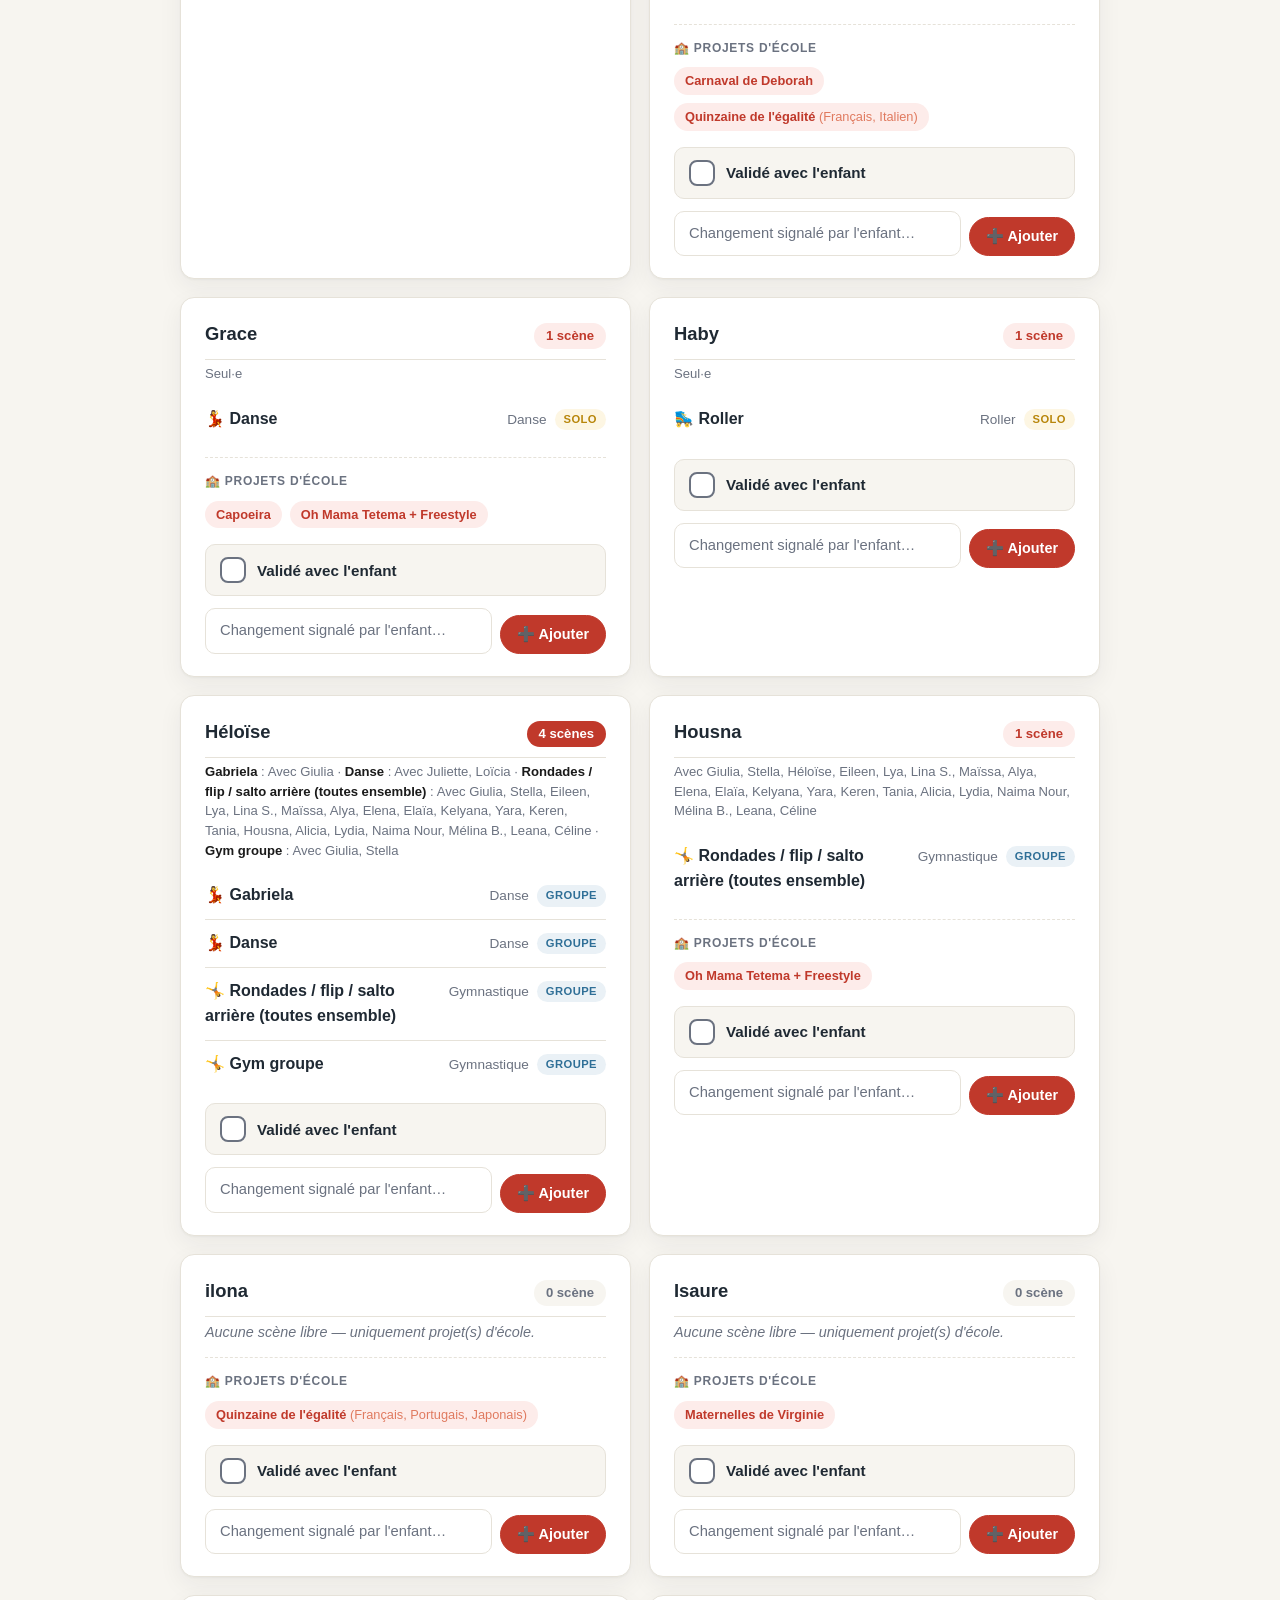
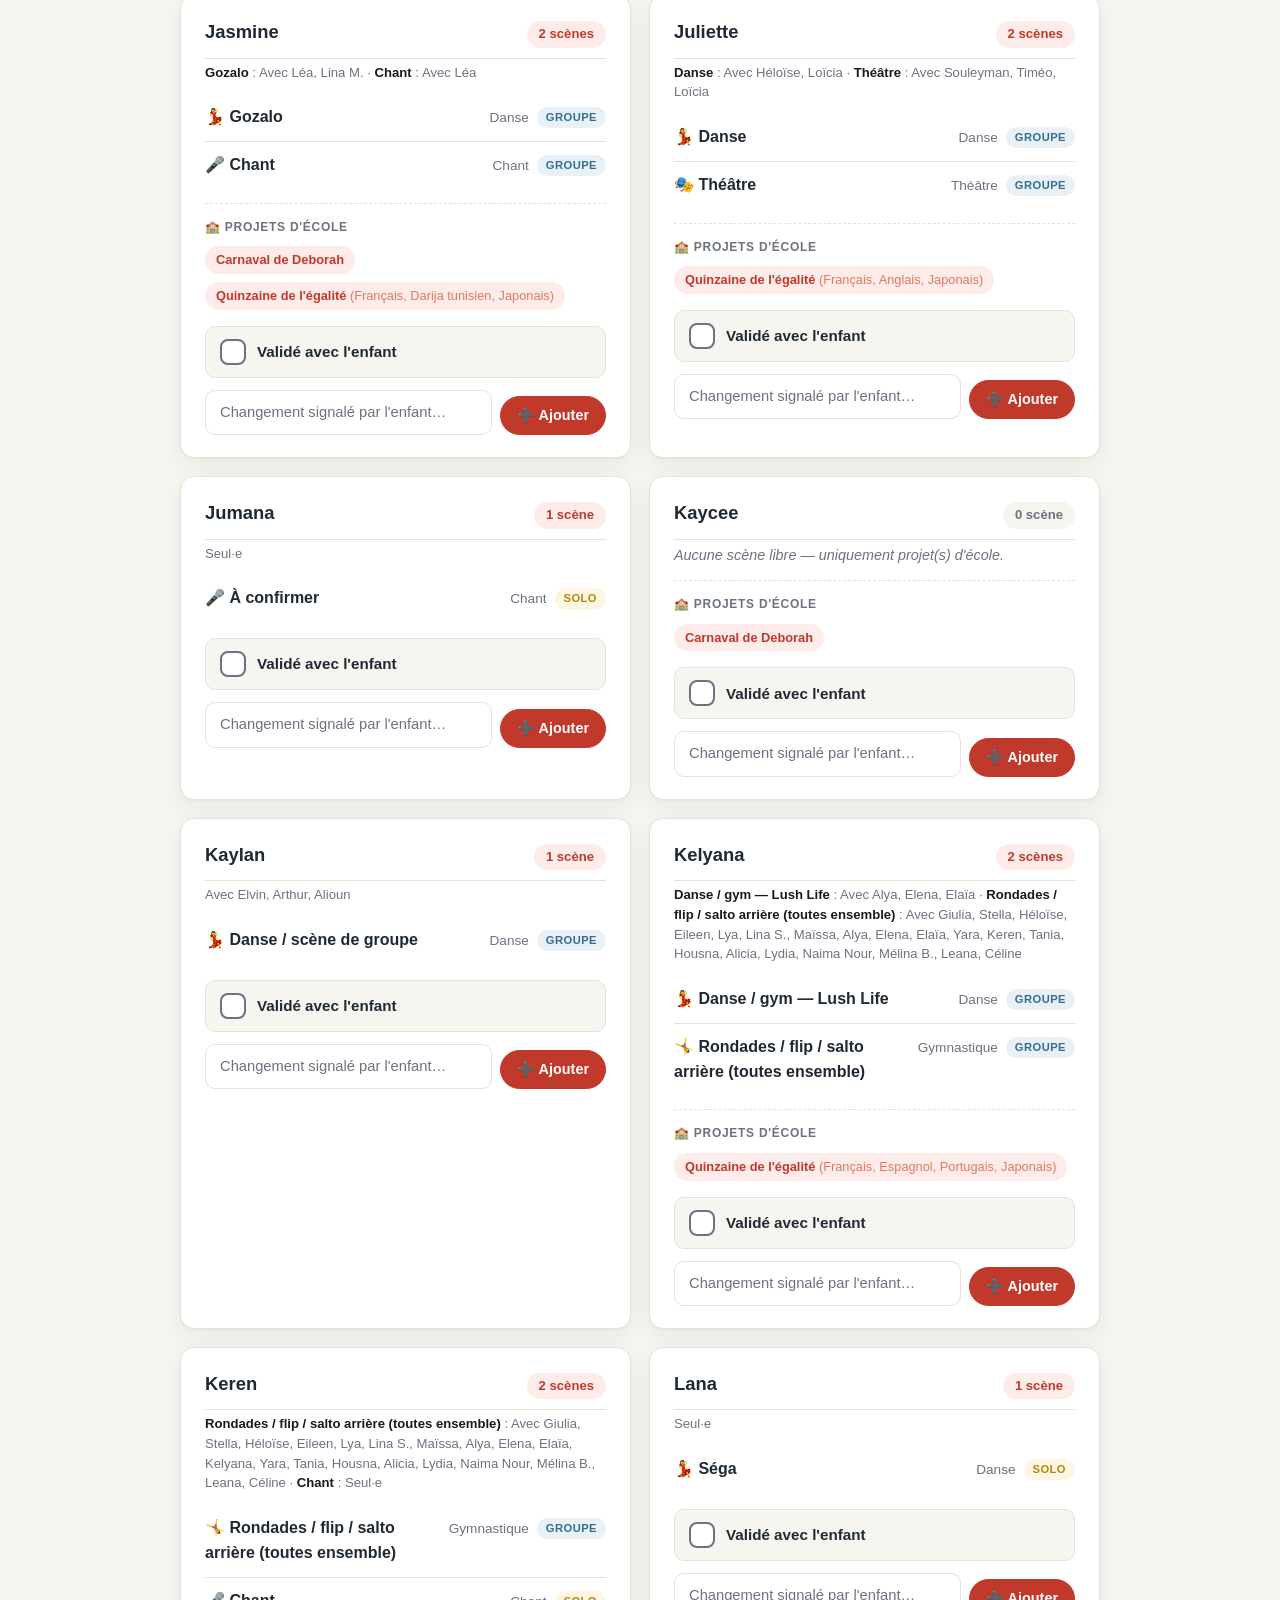
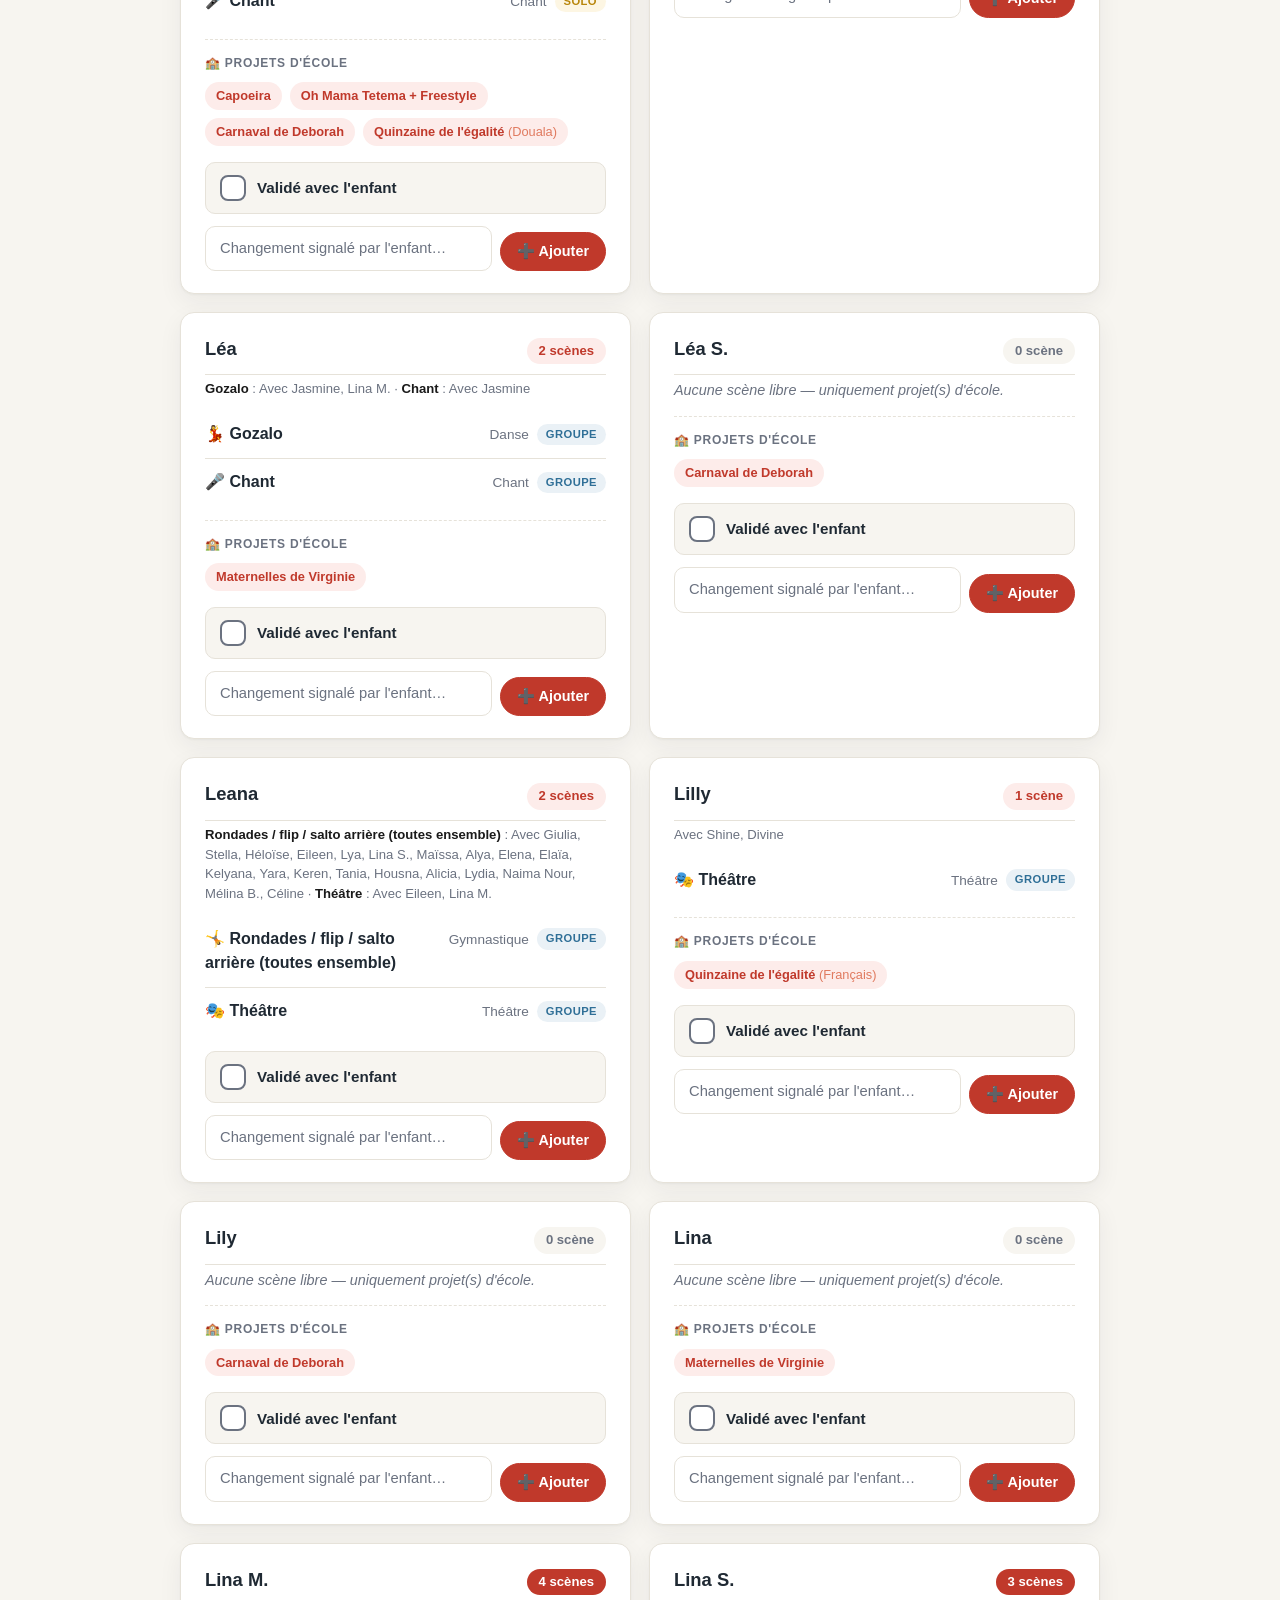
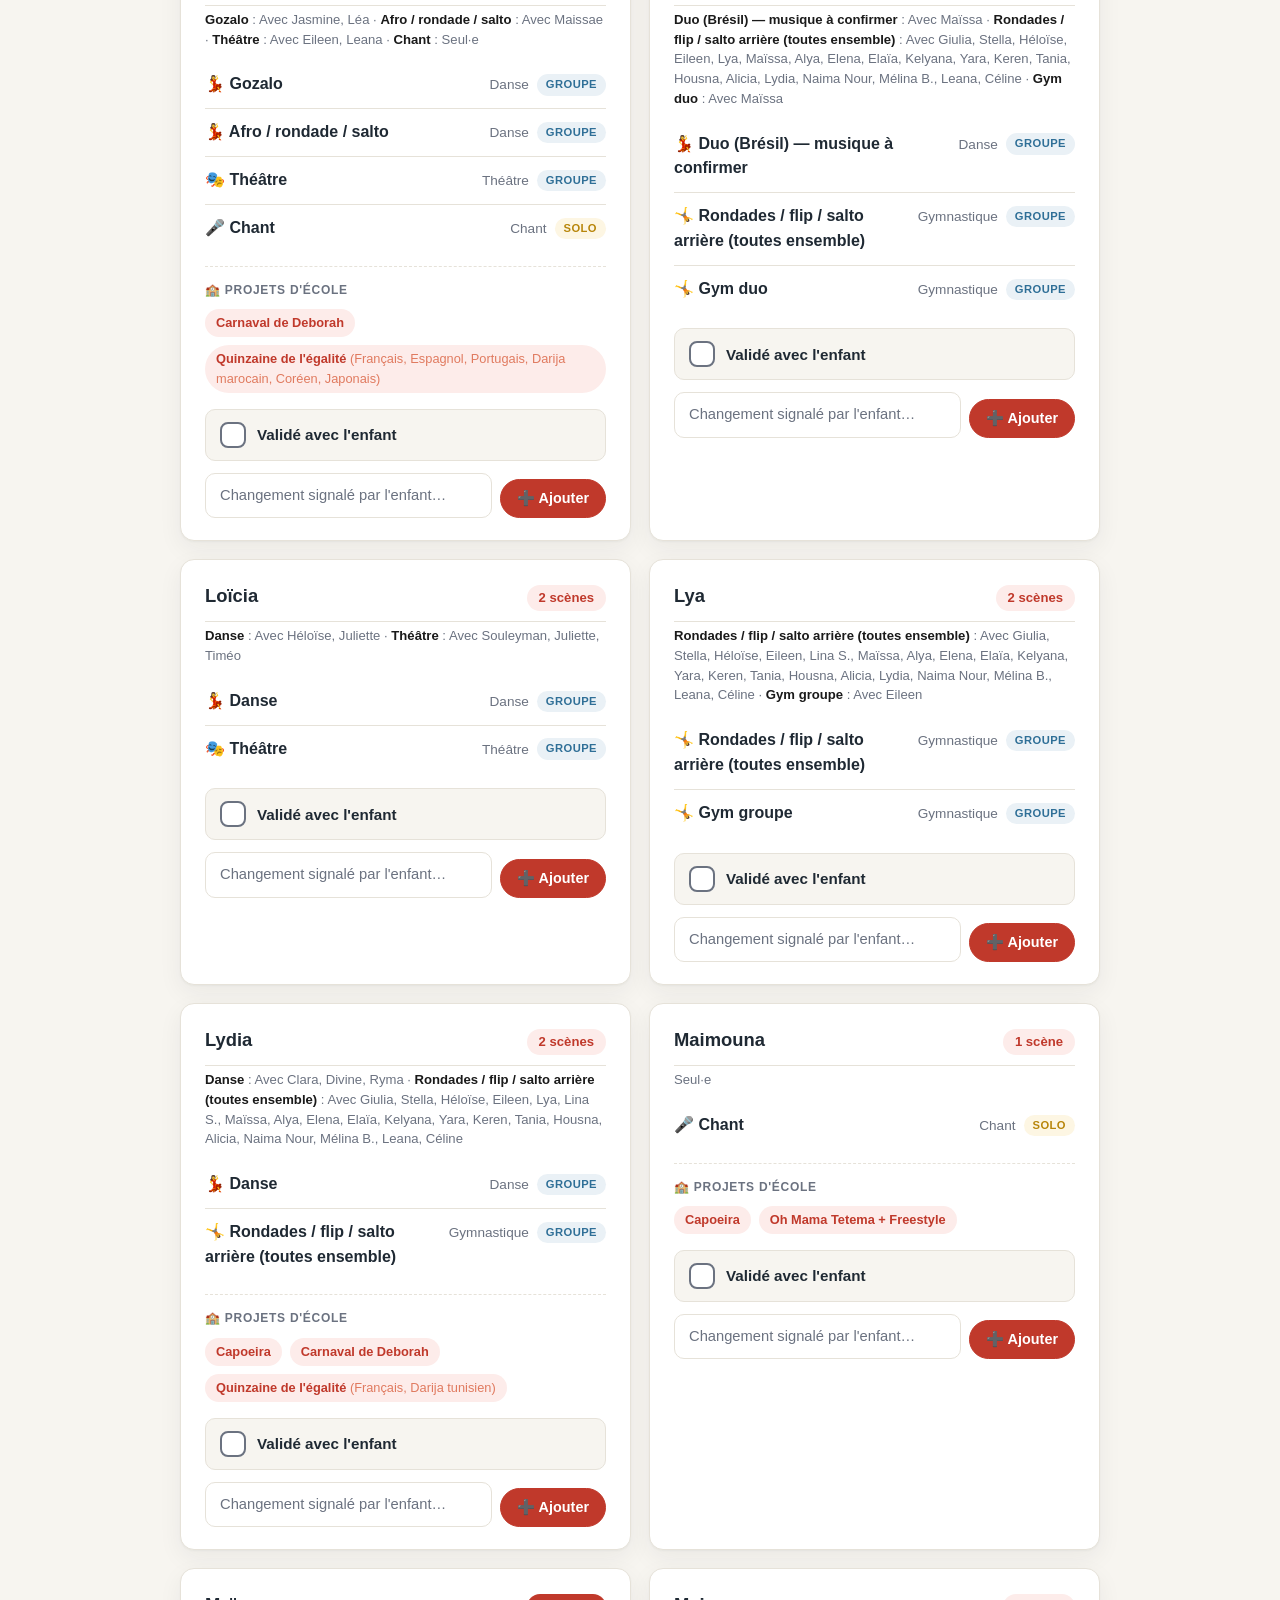
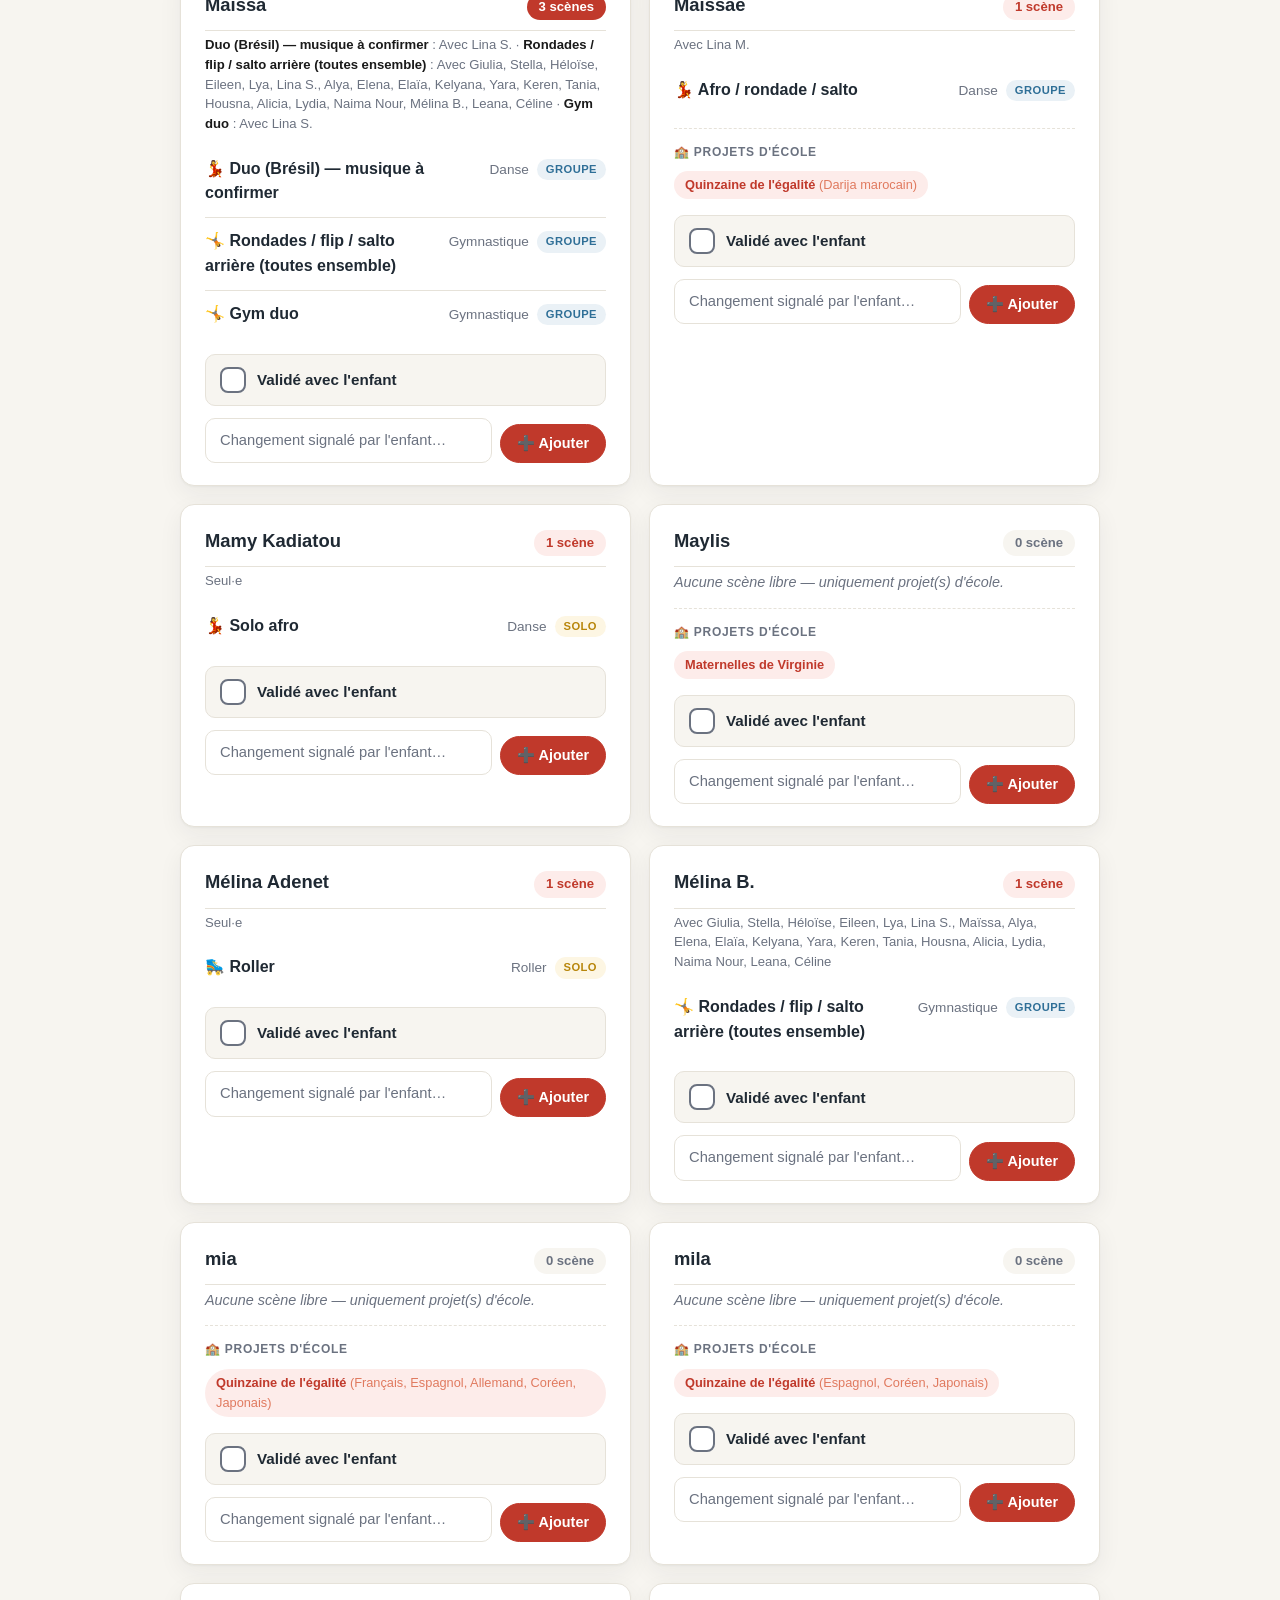
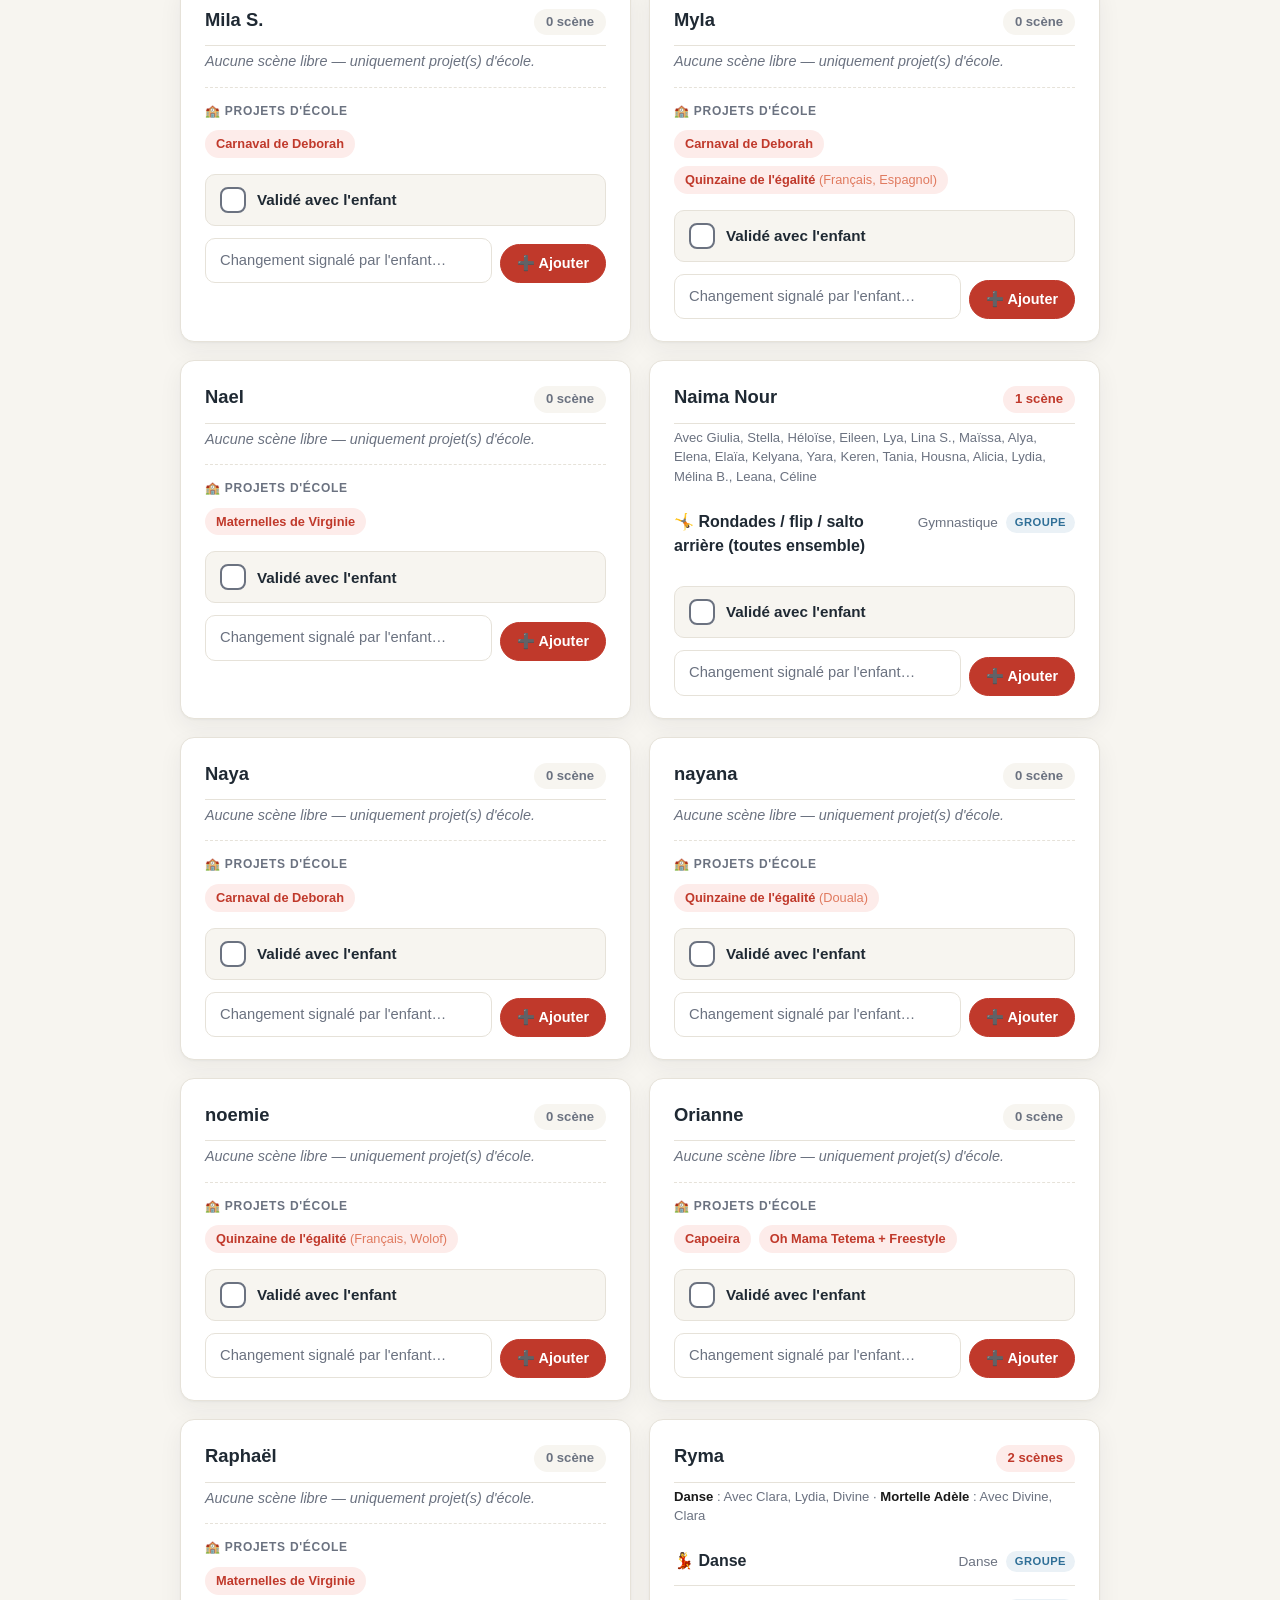
==== commit 922ff3fe: "maternelle" ====
--- a/enfants.html
+++ b/enfants.html
@@ -93,7 +93,7 @@
       cat.scenes.forEach(s => {
         const solo = s.who.length === 1;
         s.who.forEach(w => {
-          getKid(w).free.push({ cat: cat.name, icon: cat.icon, scene: s.scene, solo });
+          getKid(w).free.push({ cat: cat.name, icon: cat.icon, scene: s.scene, solo, who: s.who });
         });
       });
     });
@@ -150,6 +150,19 @@
       const badgeClass = over ? 'count warn' : (n === 0 ? 'count zero' : 'count');
       const label = `${n} scène${n > 1 ? 's' : ''}`;
 
+      // Ligne "copains" sous le nom
+      const compParts = ch.free.map(f => {
+        if (f.solo) return 'Seul·e';
+        const others = f.who.map(n => canonical(n)).filter(n => normKey(n) !== ch.key);
+        return 'Avec ' + others.join(', ');
+      });
+      const companionsHtml = compParts.length === 0 ? '' :
+        compParts.length === 1
+          ? `<p class="companions">${esc(compParts[0])}</p>`
+          : `<p class="companions">${ch.free.map((f, i) =>
+              `<span><em class="comp-sc">${esc(f.scene)}</em> : ${esc(compParts[i])}</span>`
+            ).join(' &middot; ')}</p>`;
+
       const freeHtml = ch.free.length
         ? `<ul class="groups">${ch.free.map(f =>
             `<li>
@@ -175,6 +188,7 @@
           <h2>${esc(ch.display)}</h2>
           <span class="${badgeClass}">${label}</span>
         </div>
+        ${companionsHtml}
         ${freeHtml}
         ${schoolHtml}
         <label class="validate-row">
--- a/styles.css
+++ b/styles.css
@@ -347,6 +347,8 @@
 .pill { display: inline-block; font-size: .75rem; font-weight: 700; padding: 2px 9px; border-radius: 999px; }
 .pill.ok { background: #e6f4ec; color: var(--green); }
 .pill.warn { background: var(--accent-soft); color: var(--accent); }
+.det-tag { display: inline-block; font-size: .78rem; font-weight: 600; padding: 2px 8px; border-radius: 6px; margin: 1px 3px 1px 0; background: #eef0f5; color: #374151; }
+.det-tag.school { background: #fef3c7; color: #92400e; }
 
 .note {
   font-size: .85rem; color: var(--muted);
@@ -435,8 +437,17 @@
   gap: 18px;
 }
 .kid-card { margin-bottom: 0; }
-.kid-card .section-head { margin-bottom: 14px; padding-bottom: 10px; }
+.kid-card .section-head { margin-bottom: 4px; padding-bottom: 10px; }
 .kid-card .section-head h2 { font-size: 1.15rem; }
+
+/* copains sous le nom */
+.companions {
+  margin: 0 0 12px;
+  font-size: .82rem;
+  color: var(--muted);
+  line-height: 1.5;
+}
+.companions em.comp-sc { font-style: normal; font-weight: 600; color: var(--text, #1a1a1a); }
 
 /* badge du nombre de scènes */
 .count.zero { background: var(--bg); color: var(--muted); }
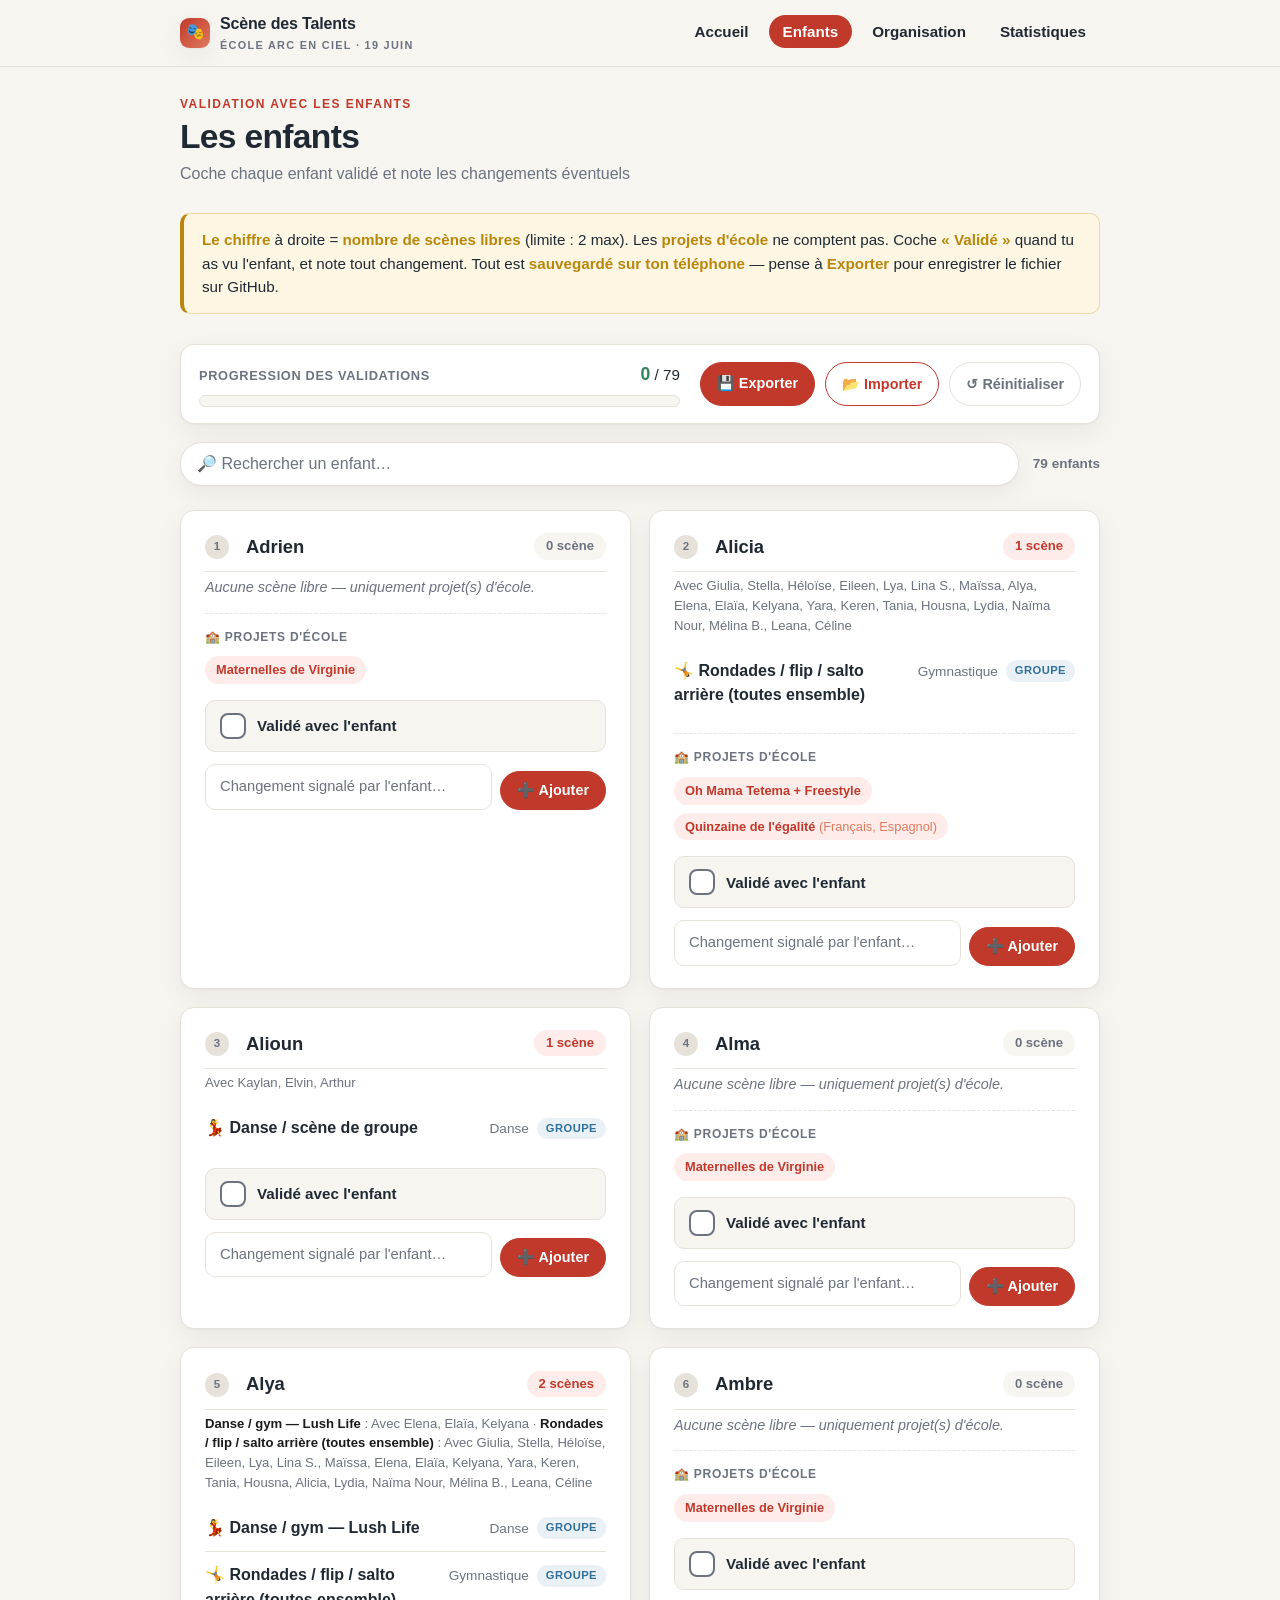
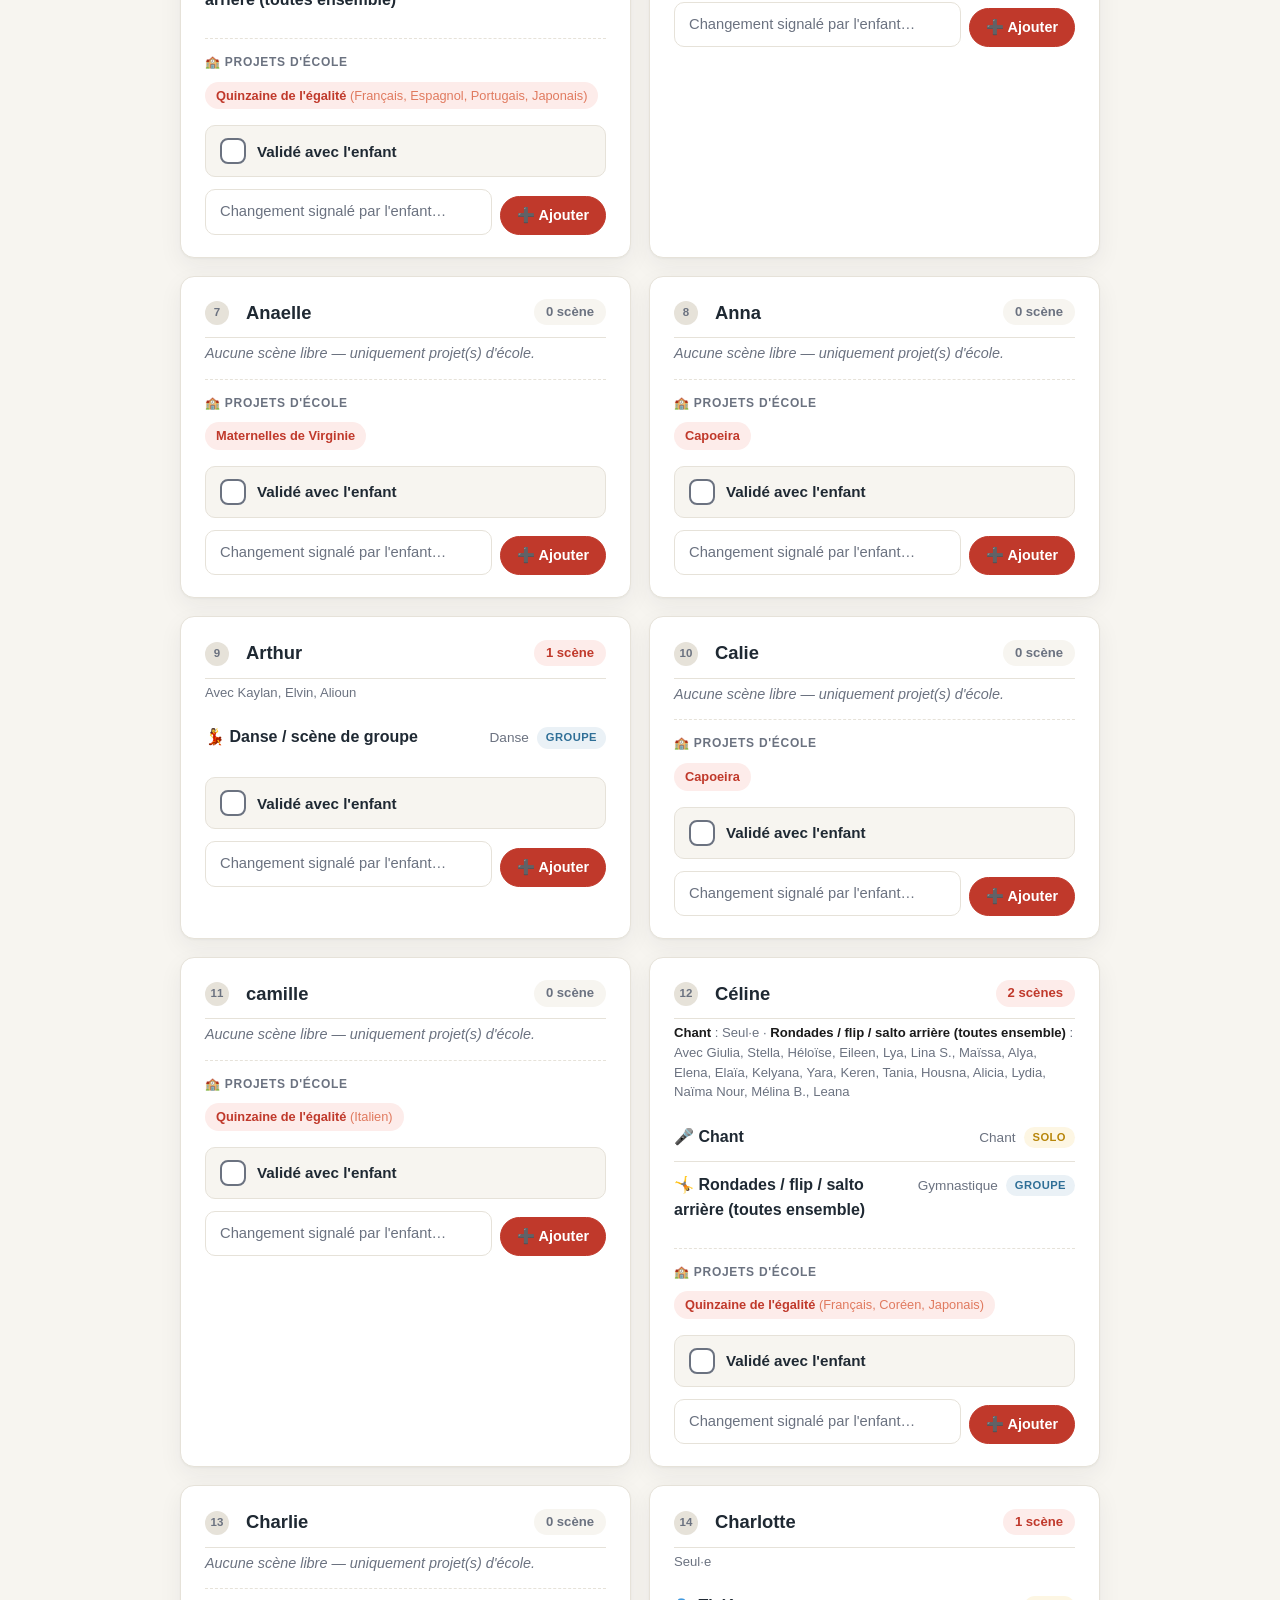
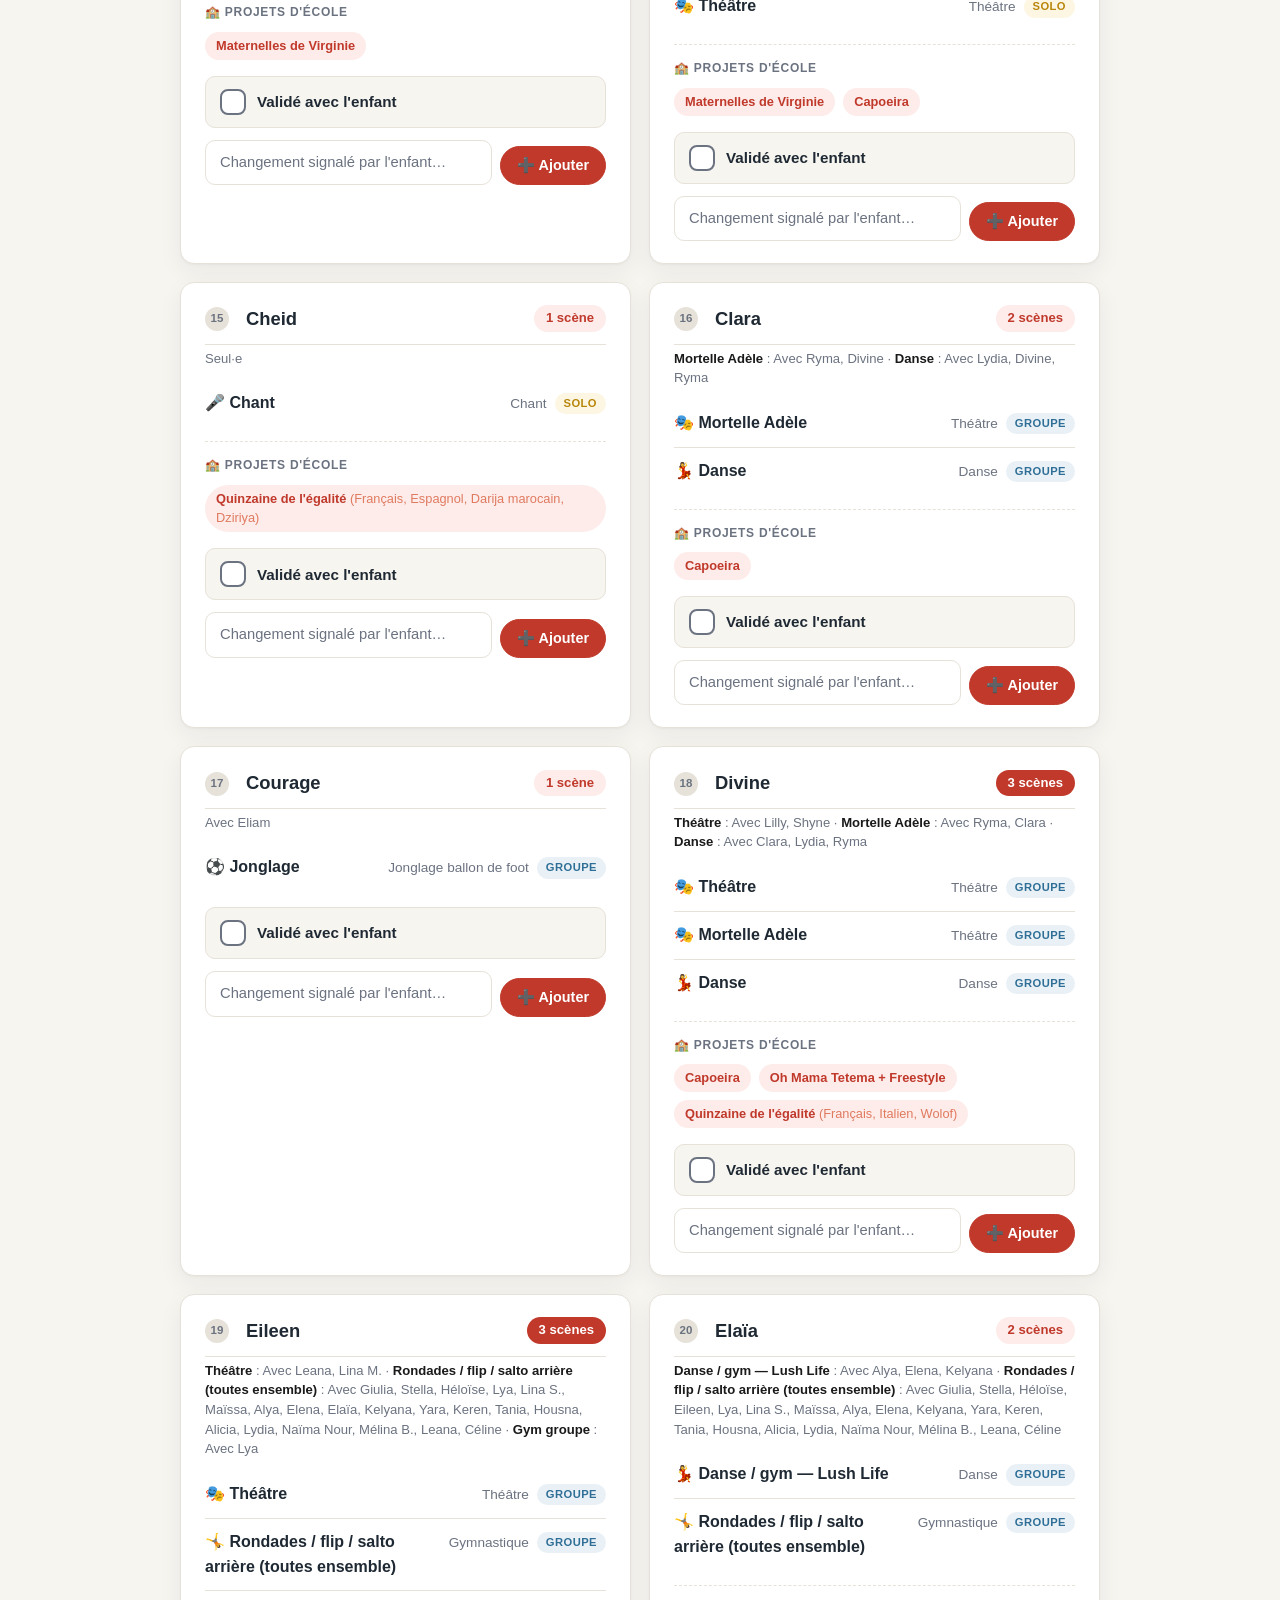
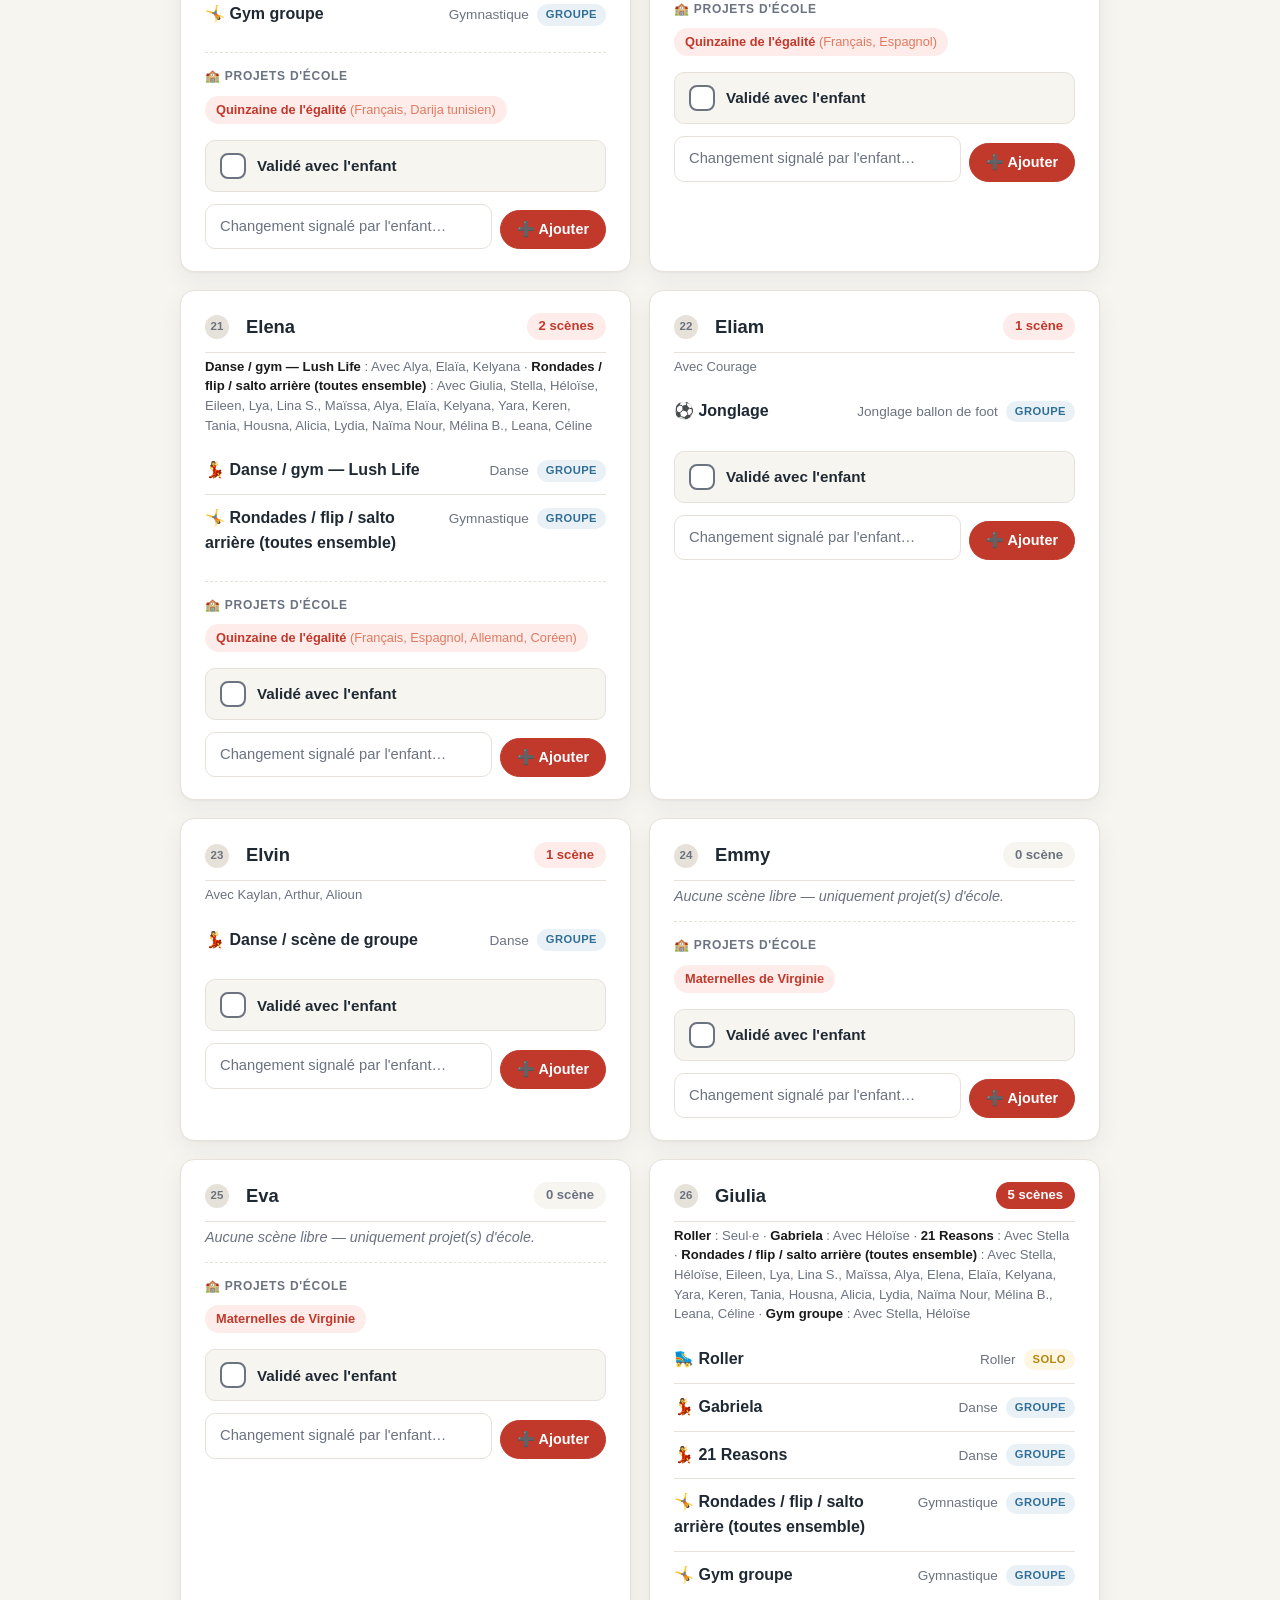
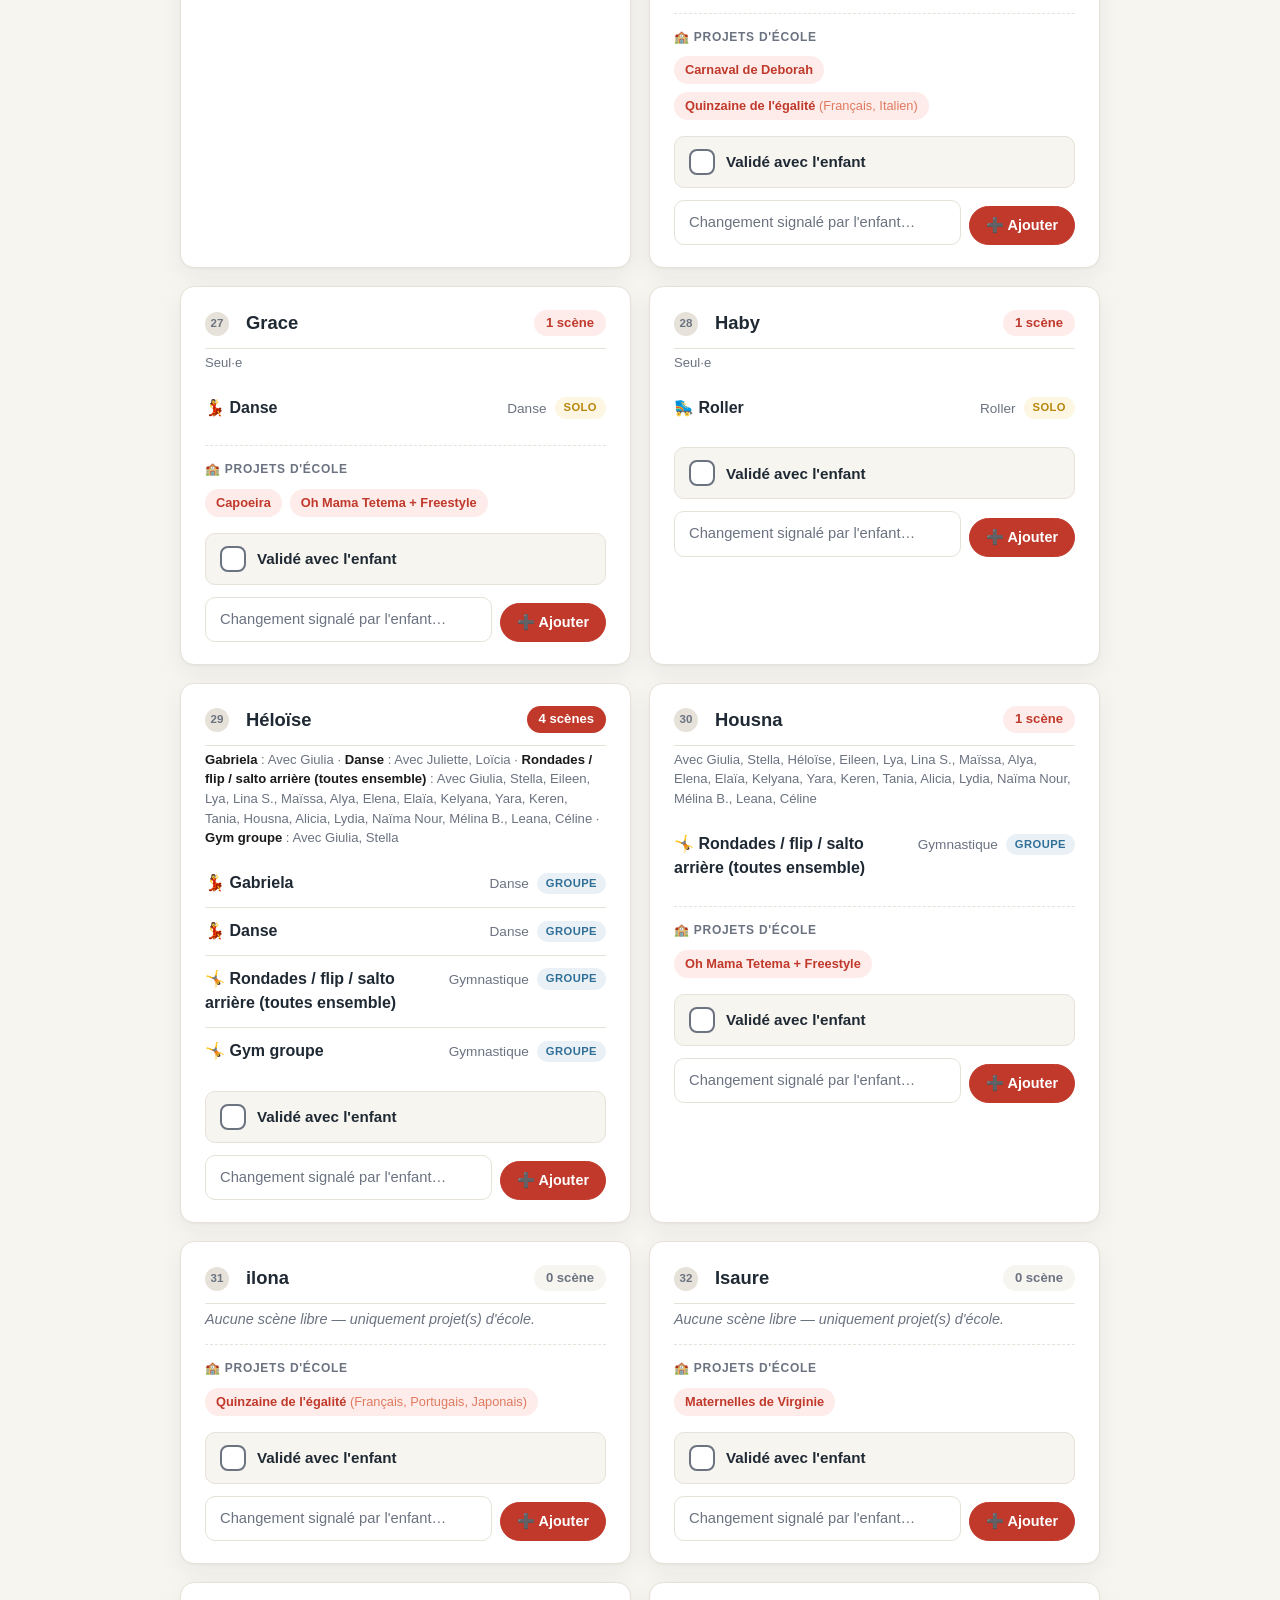
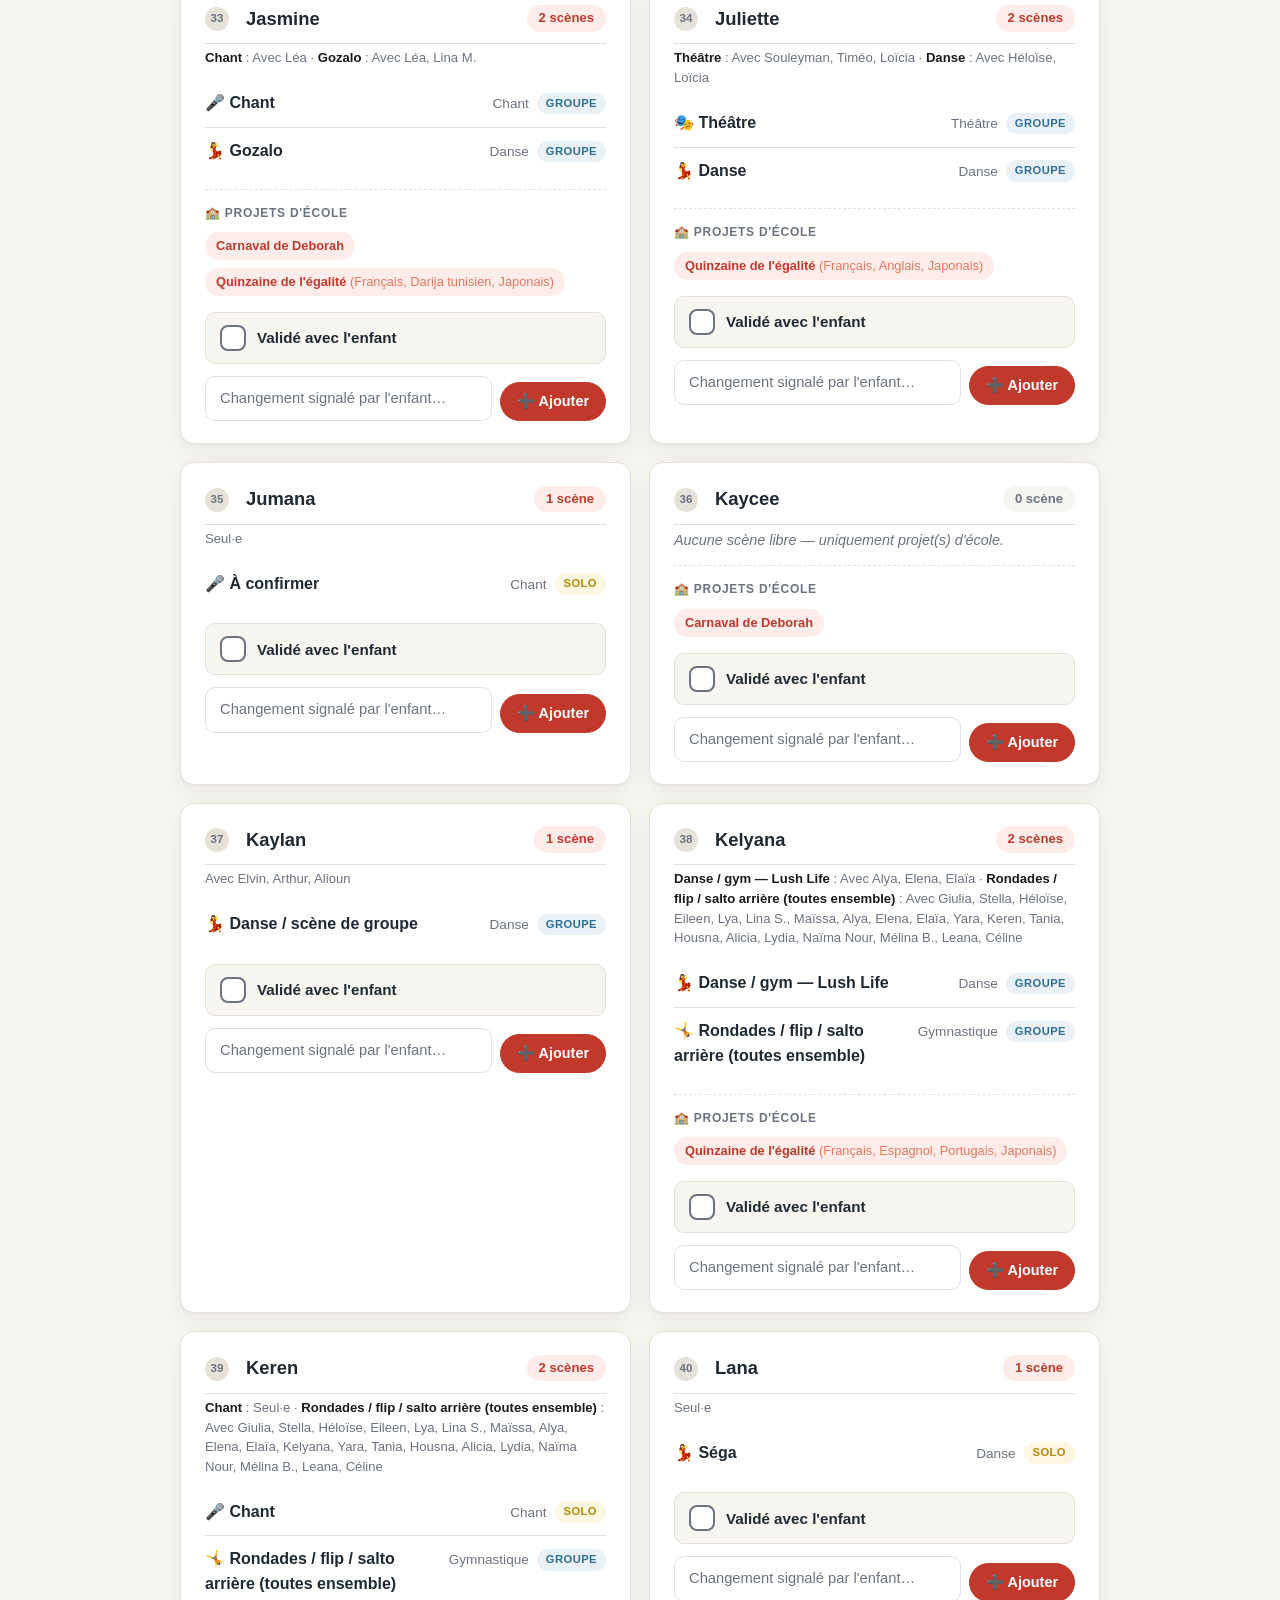
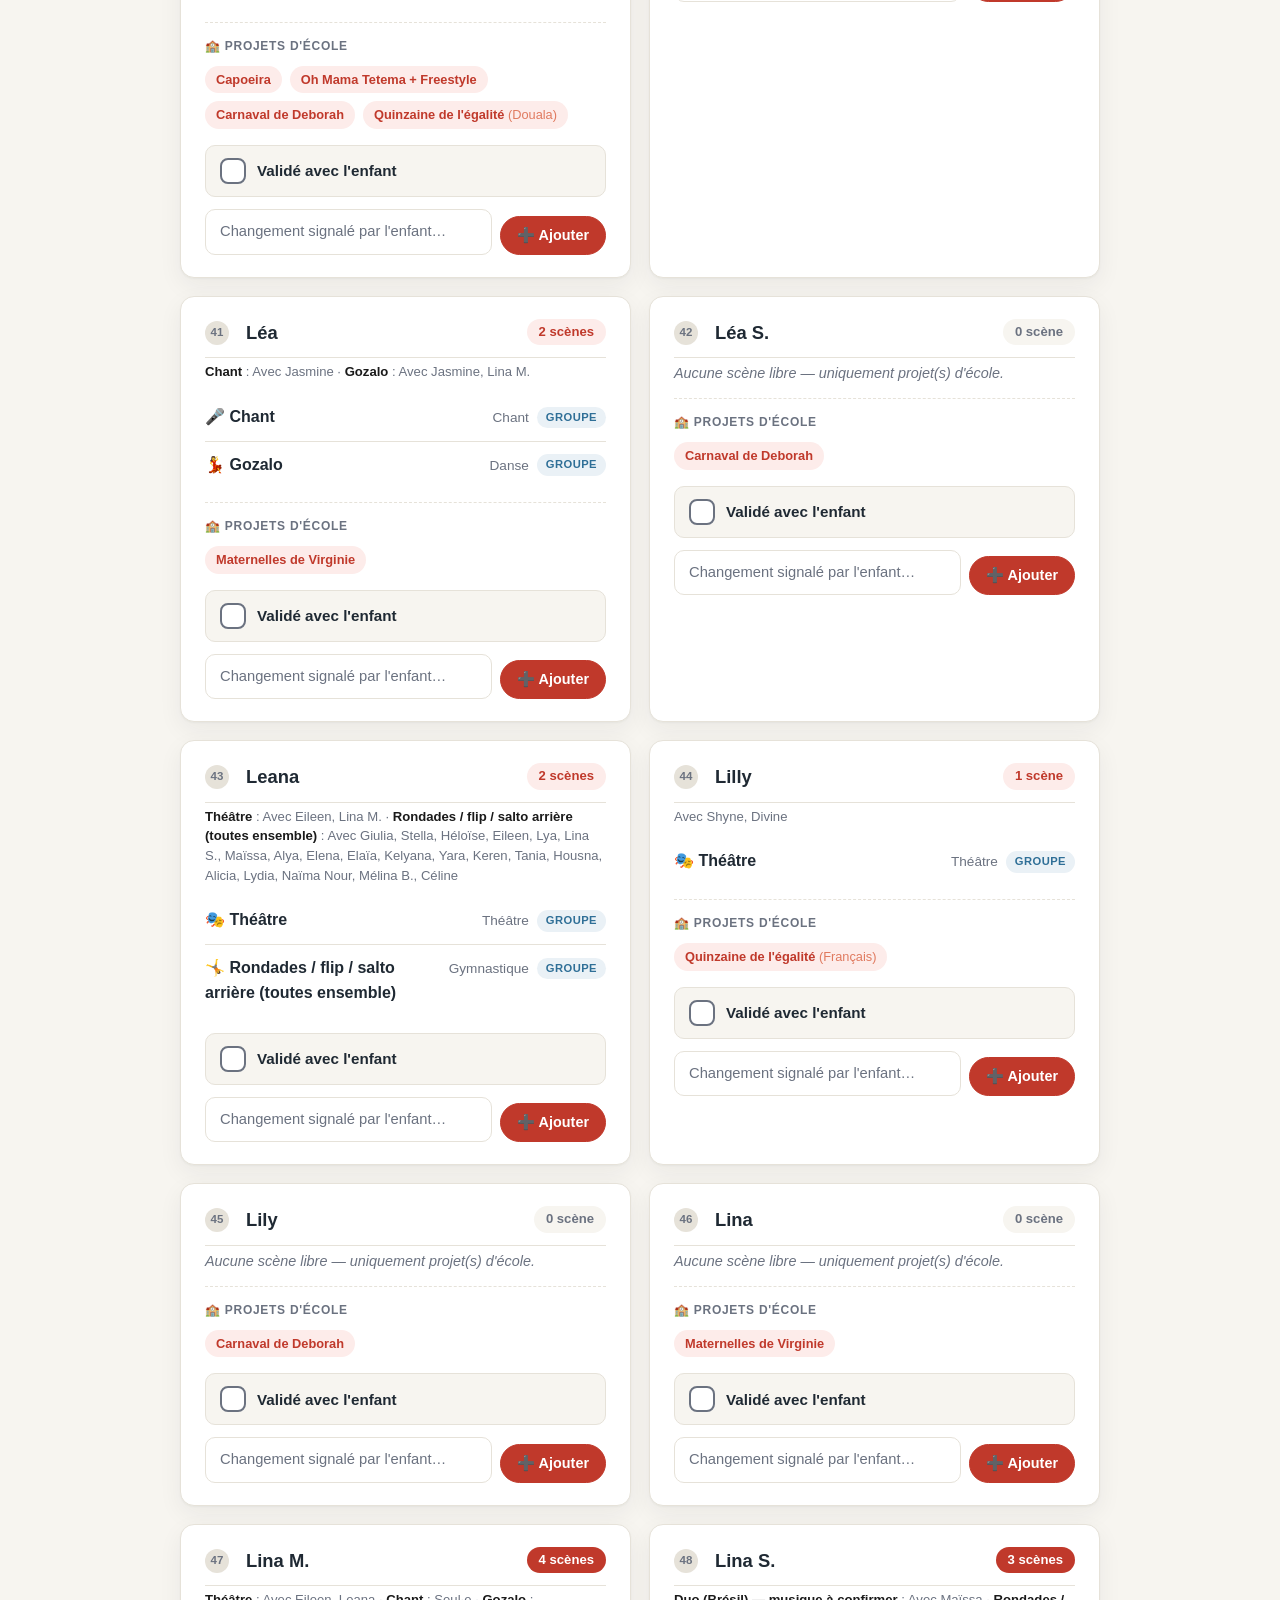
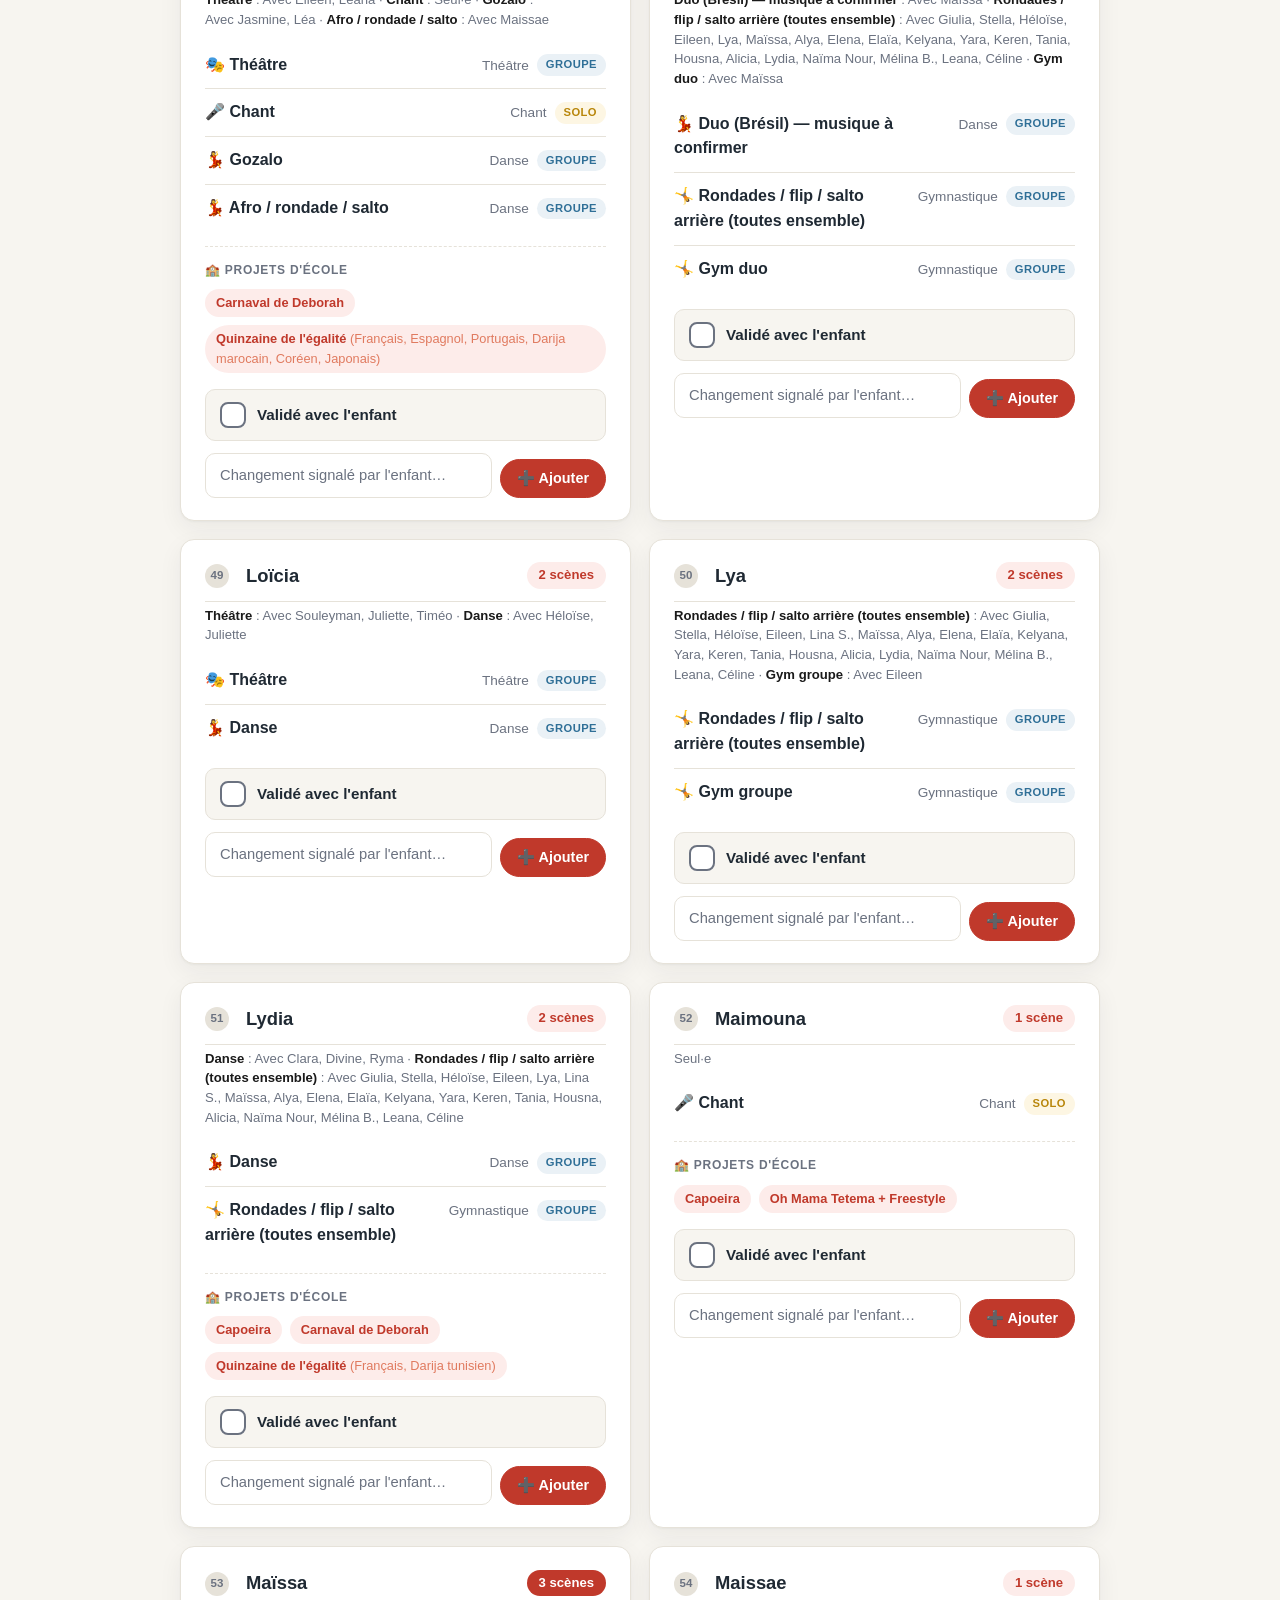
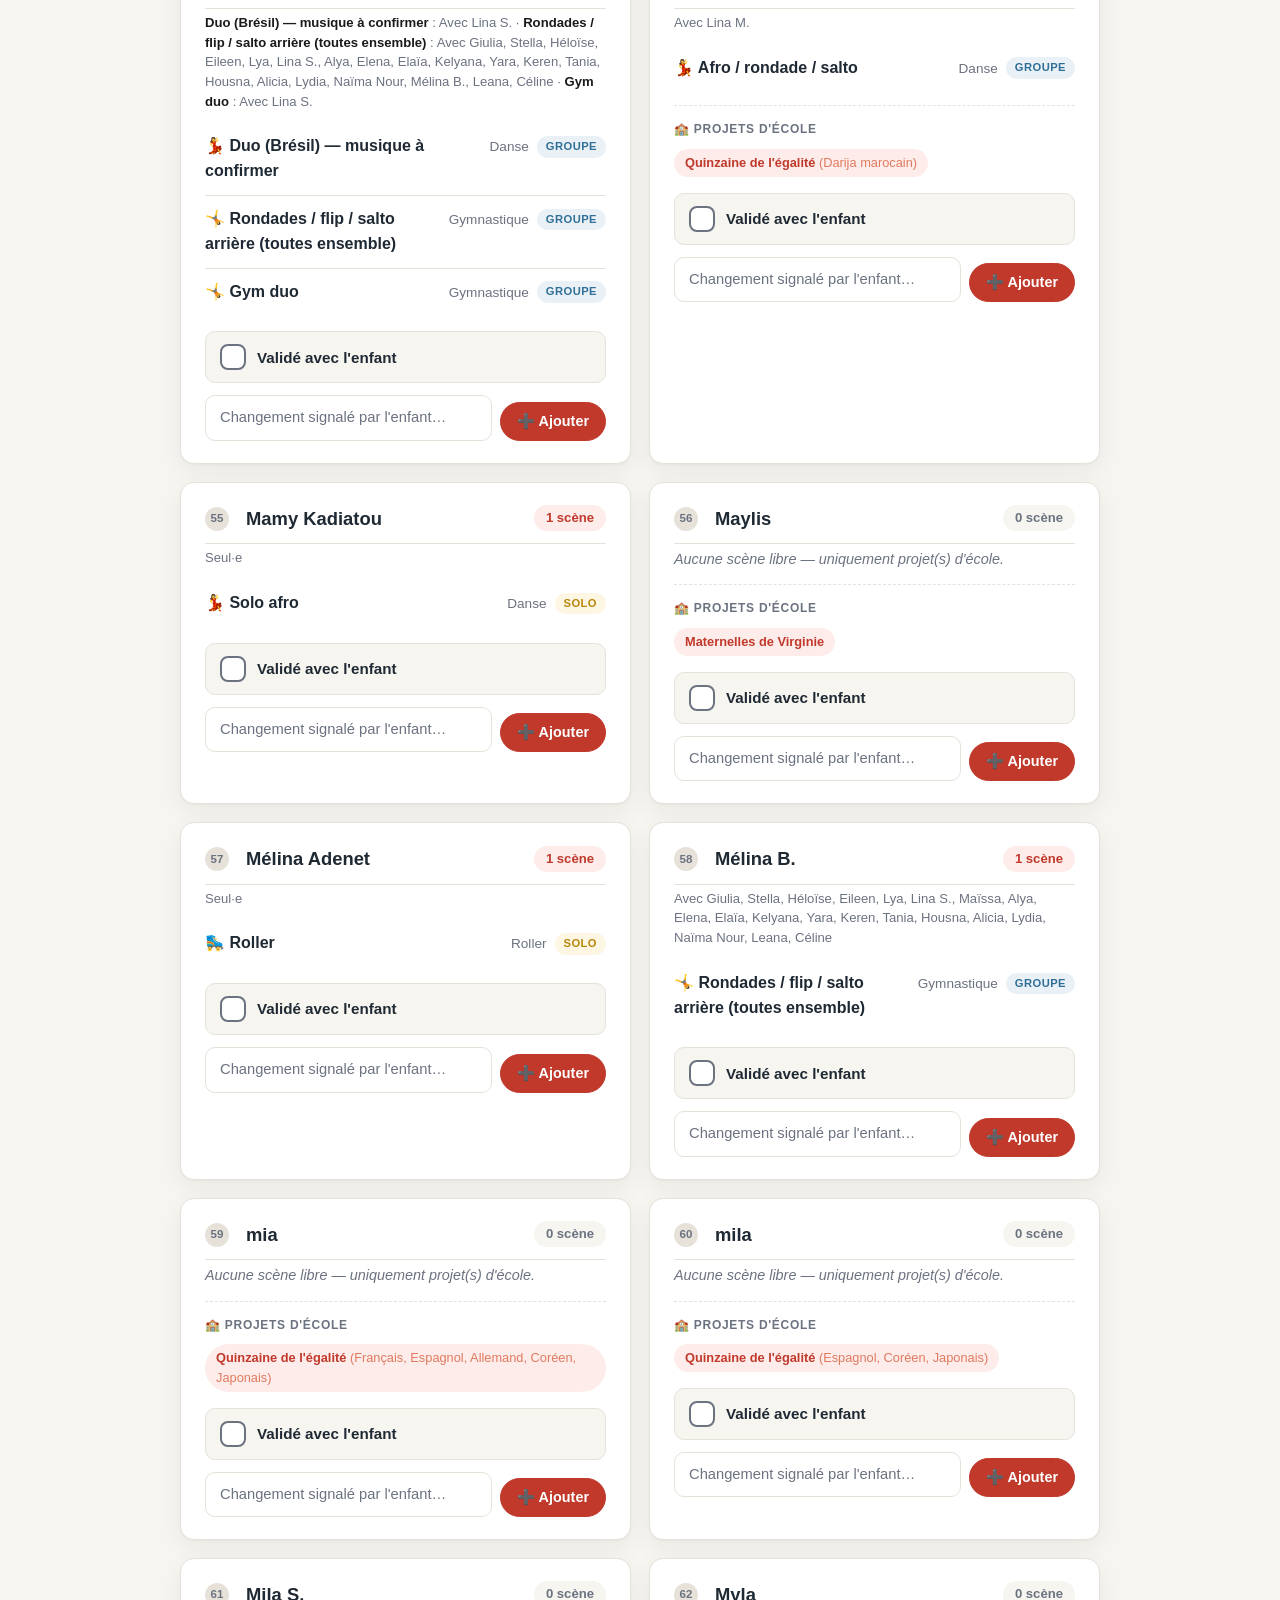
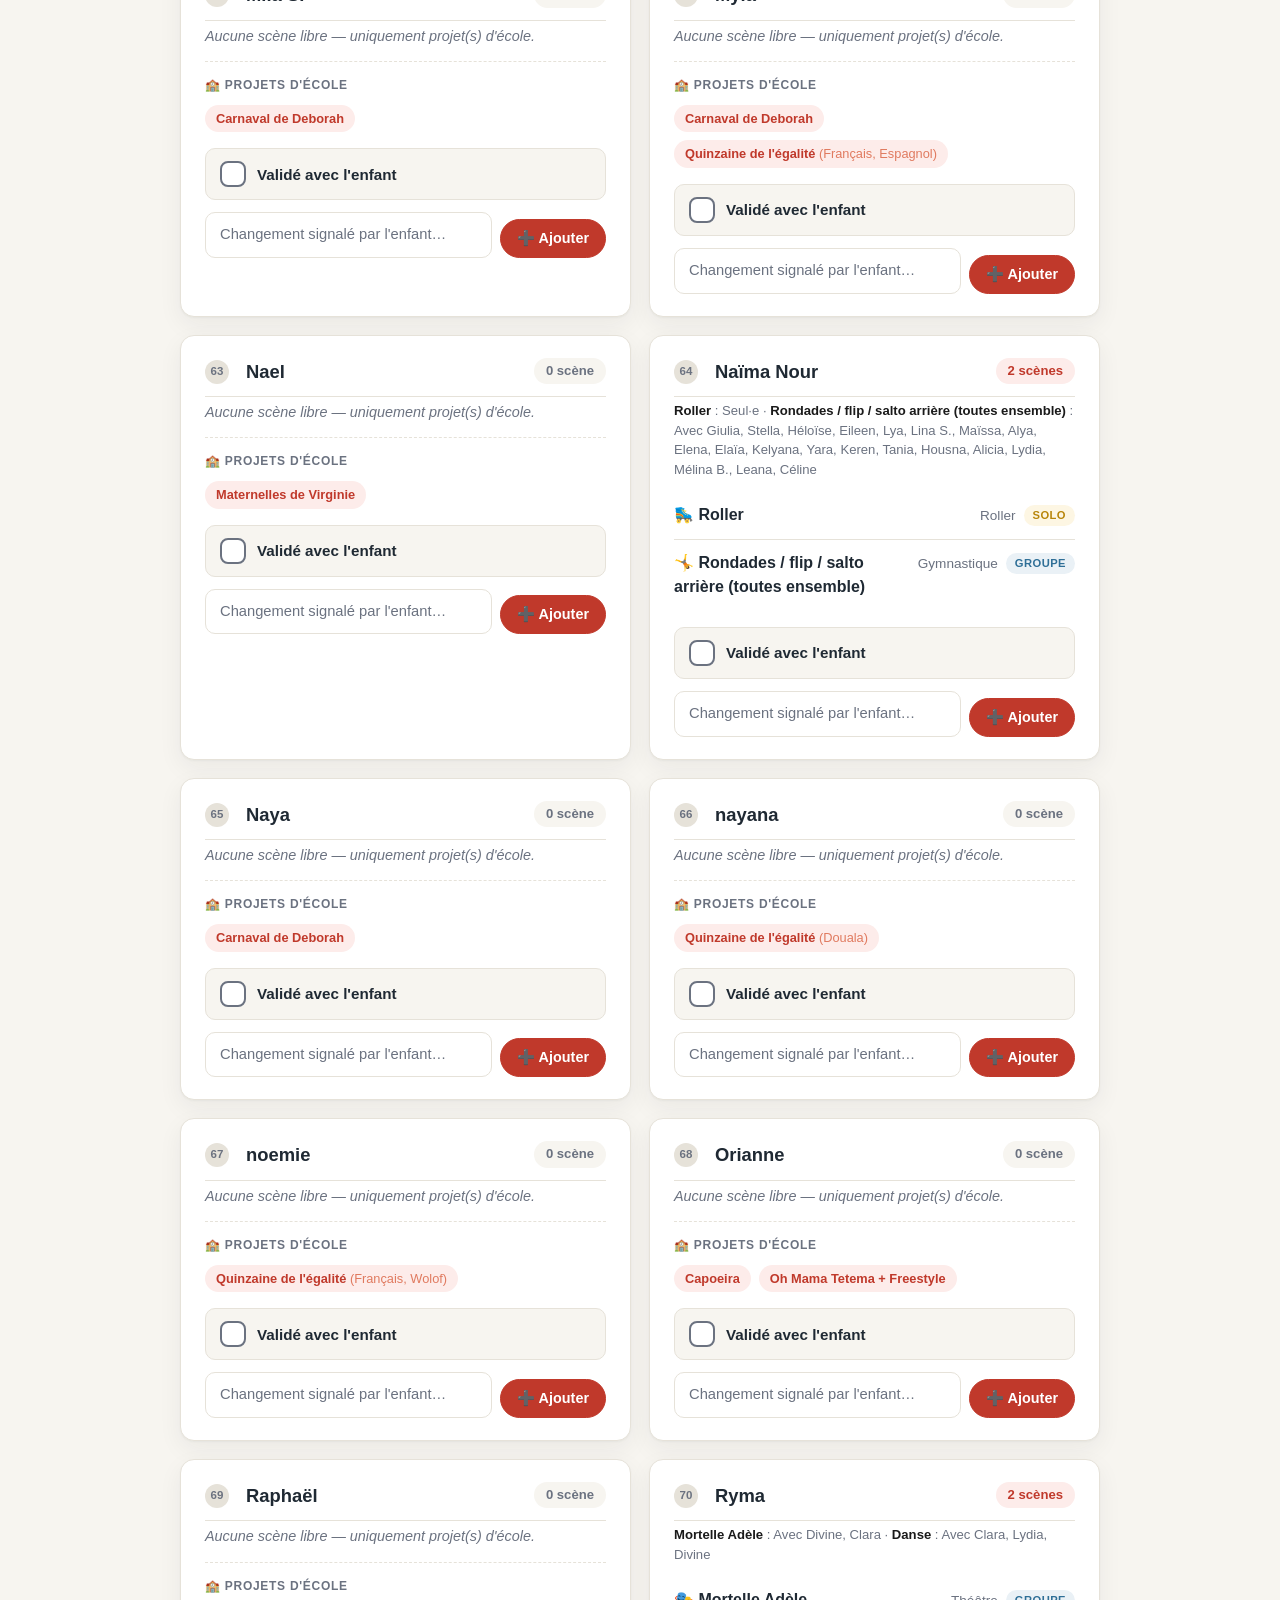
==== commit e78354c3: "Stats refaite, numéros sections, ordre ramassage, Shyne, Naïma Nour Roller - stats.html : nouvelles " ====
--- a/enfants.html
+++ b/enfants.html
@@ -5,6 +5,22 @@
   <meta name="viewport" content="width=device-width, initial-scale=1.0">
   <title>Enfants · Scène des Talents — École Arc en Ciel</title>
   <link rel="stylesheet" href="styles.css">
+  <style>
+    .kid-num {
+      display: inline-flex;
+      align-items: center;
+      justify-content: center;
+      min-width: 24px;
+      height: 24px;
+      border-radius: 50%;
+      background: var(--line);
+      color: var(--muted);
+      font-size: .72rem;
+      font-weight: 700;
+      margin-right: 8px;
+      flex-shrink: 0;
+    }
+  </style>
 </head>
 <body>
   <nav class="nav">
@@ -144,7 +160,7 @@
          <button type="button" class="note-del" data-index="${i}" aria-label="Supprimer cette note">×</button></li>`).join('');
 
     // ---- Rendu d'une fiche ----
-    const card = ch => {
+    const card = (ch, idx) => {
       const n = ch.free.length;
       const over = n > 2;
       const badgeClass = over ? 'count warn' : (n === 0 ? 'count zero' : 'count');
@@ -185,7 +201,7 @@
 
       return `<section class="section kid-card ${e.v ? 'is-validated' : ''}" data-key="${escAttr(ch.key)}" data-name="${escAttr(ch.display.toLowerCase())}">
         <div class="section-head">
-          <h2>${esc(ch.display)}</h2>
+          <h2><span class="kid-num">${idx + 1}</span>${esc(ch.display)}</h2>
           <span class="${badgeClass}">${label}</span>
         </div>
         ${companionsHtml}
@@ -208,7 +224,7 @@
     };
 
     const grid = document.getElementById('kidGrid');
-    grid.innerHTML = sorted.map(card).join('');
+    grid.innerHTML = sorted.map((ch, i) => card(ch, i)).join('');
 
     // ---- Progression ----
     const progCount = document.getElementById('progCount');
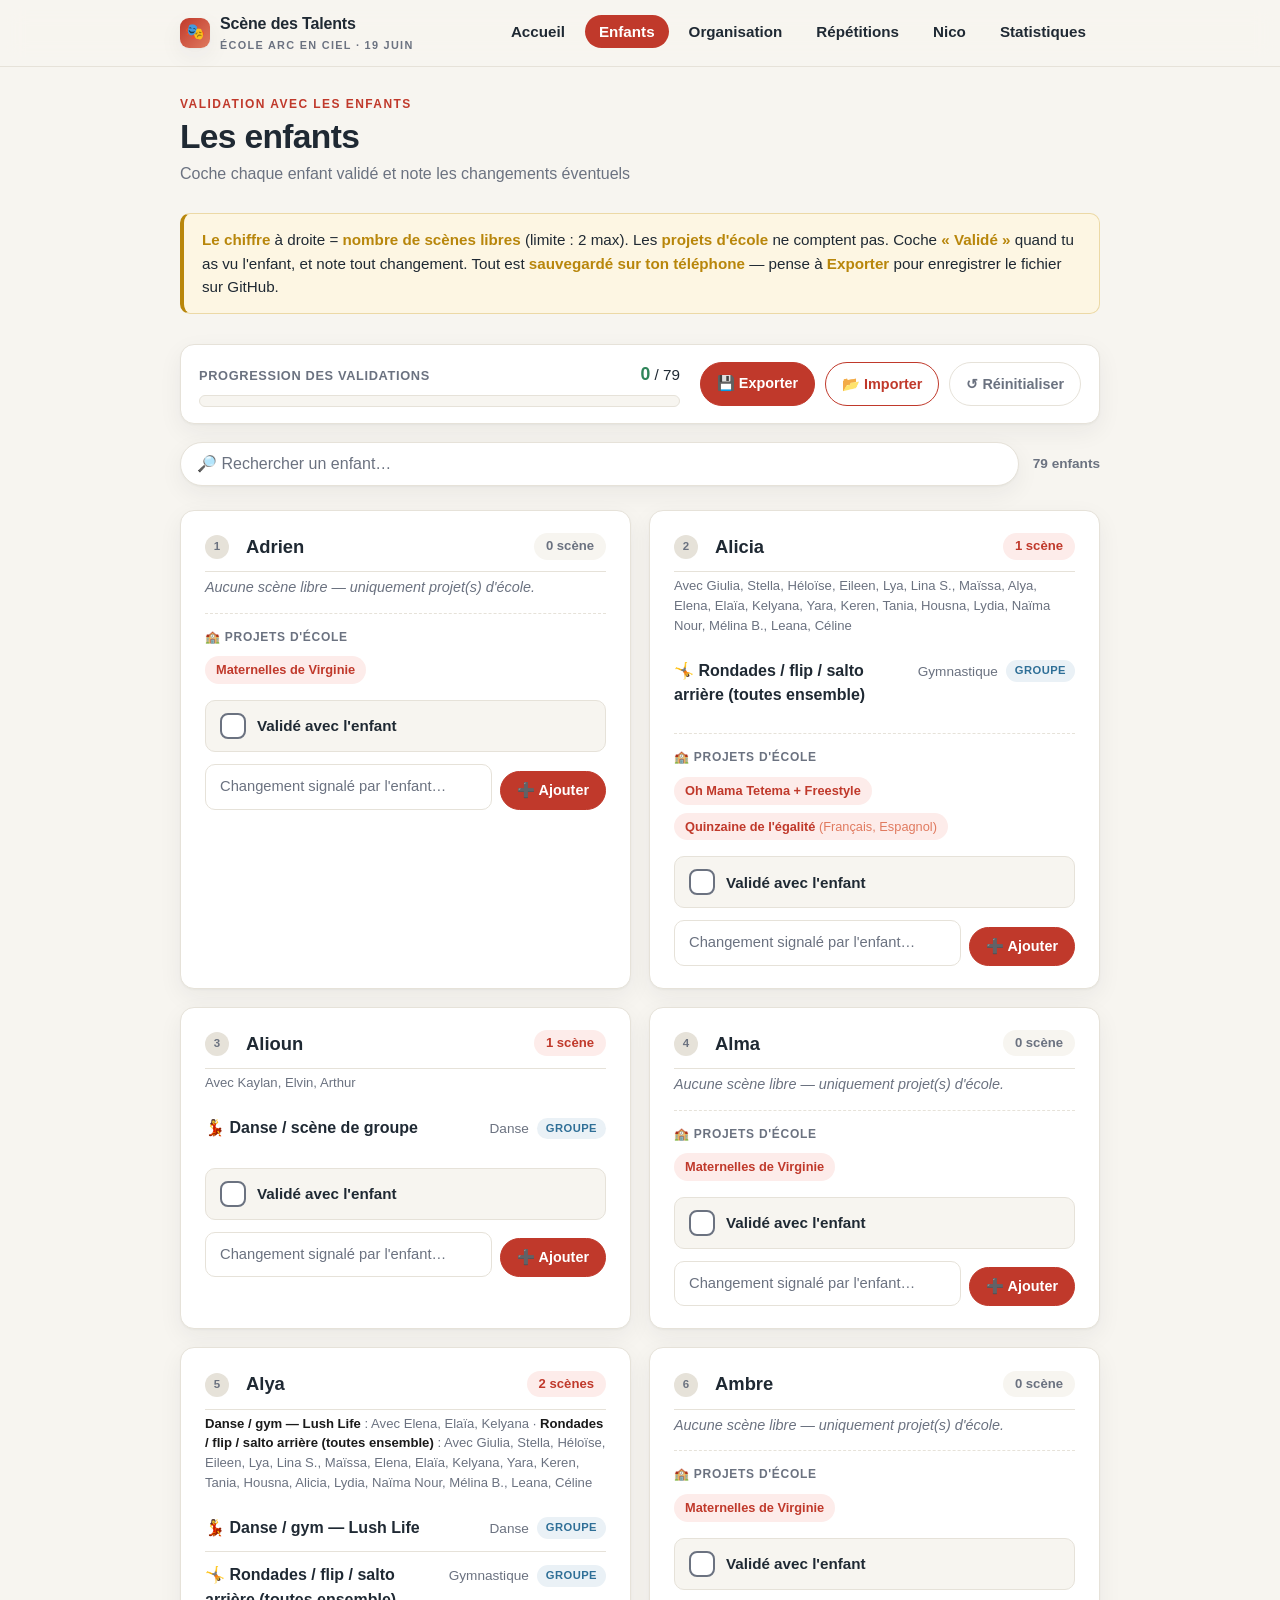
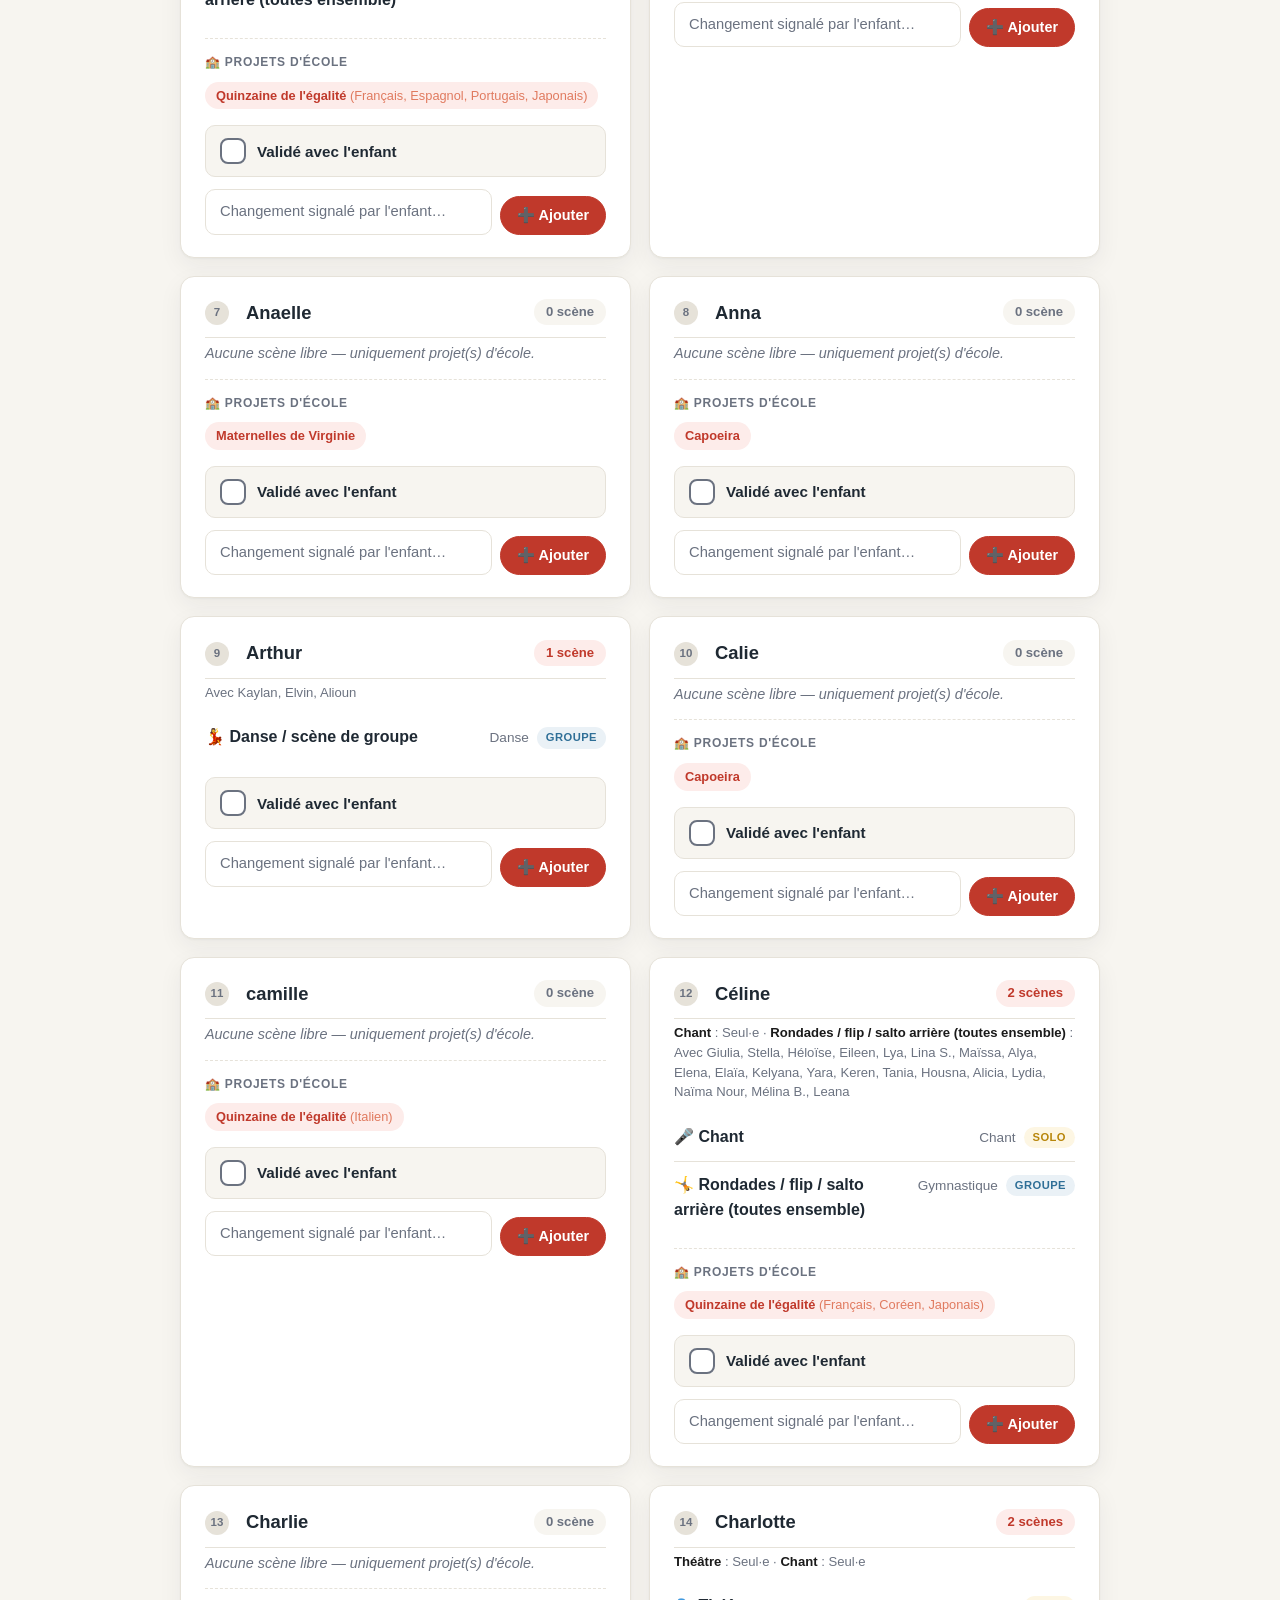
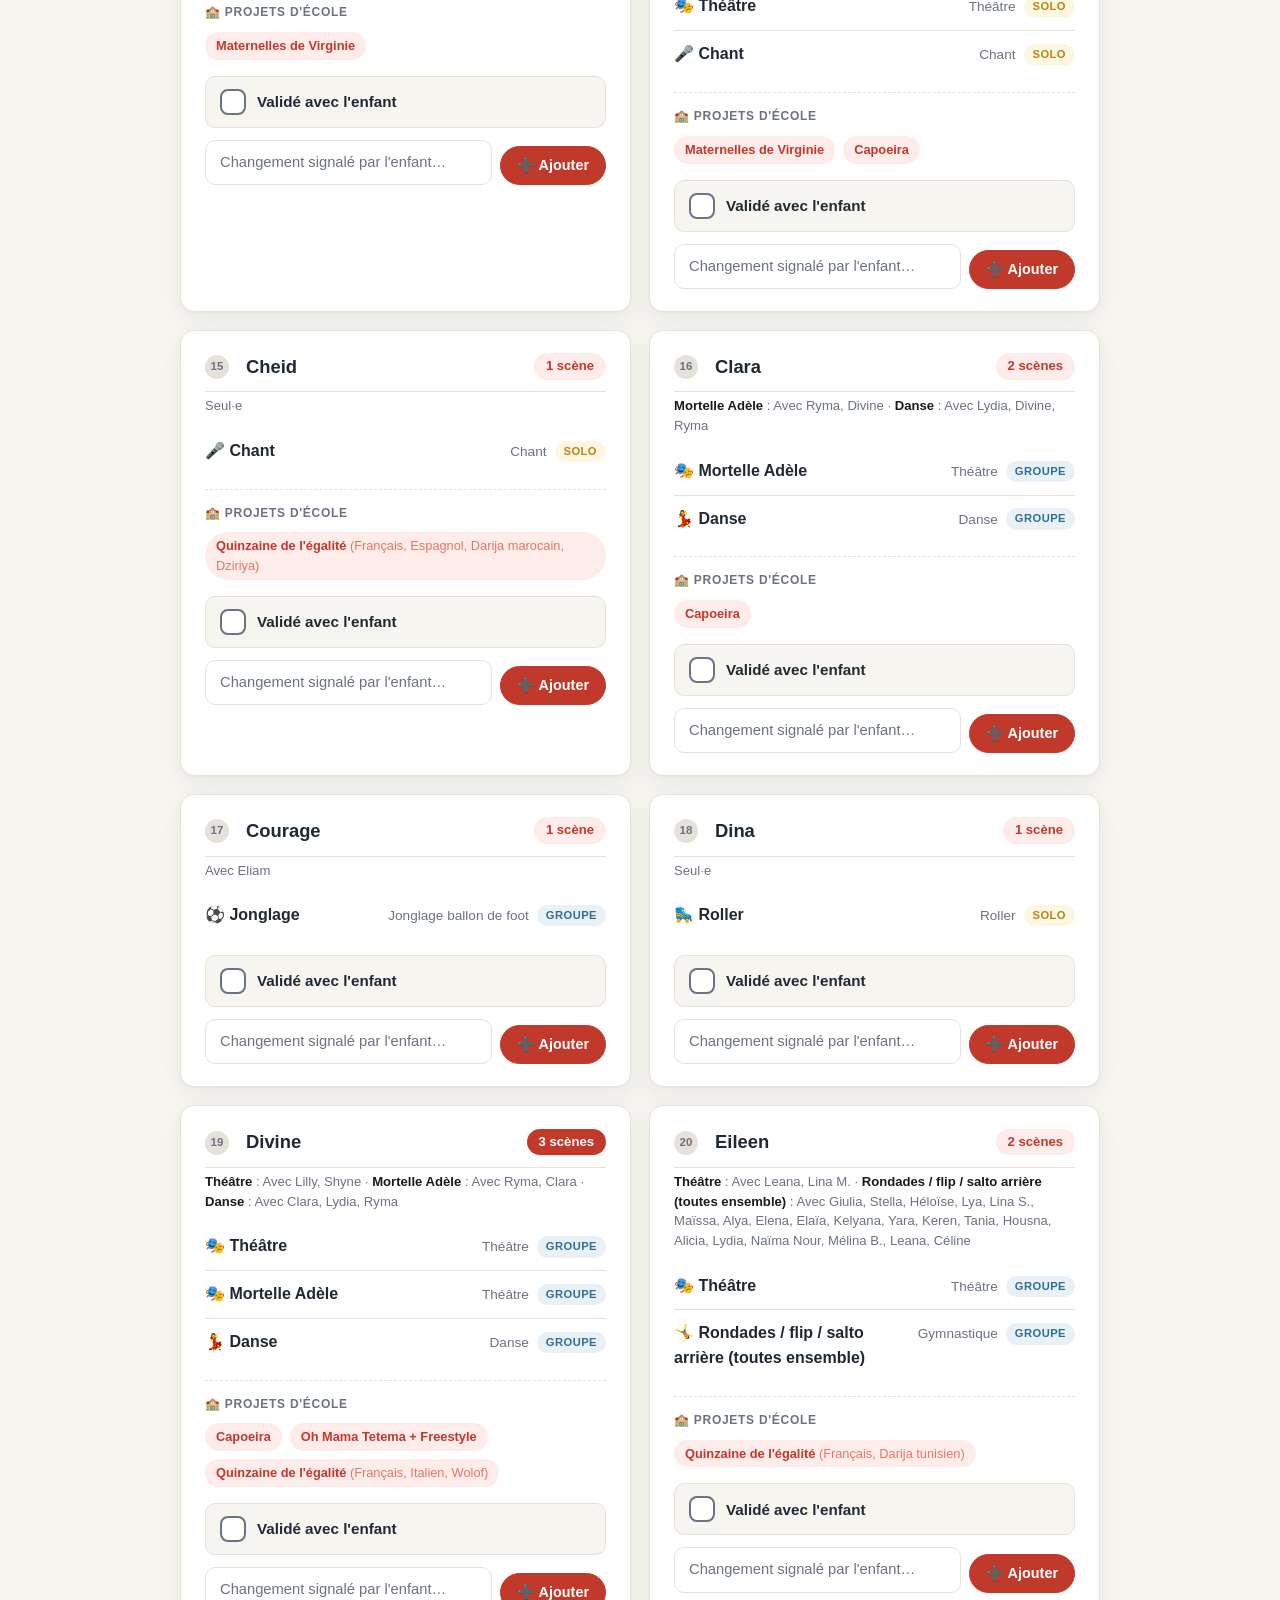
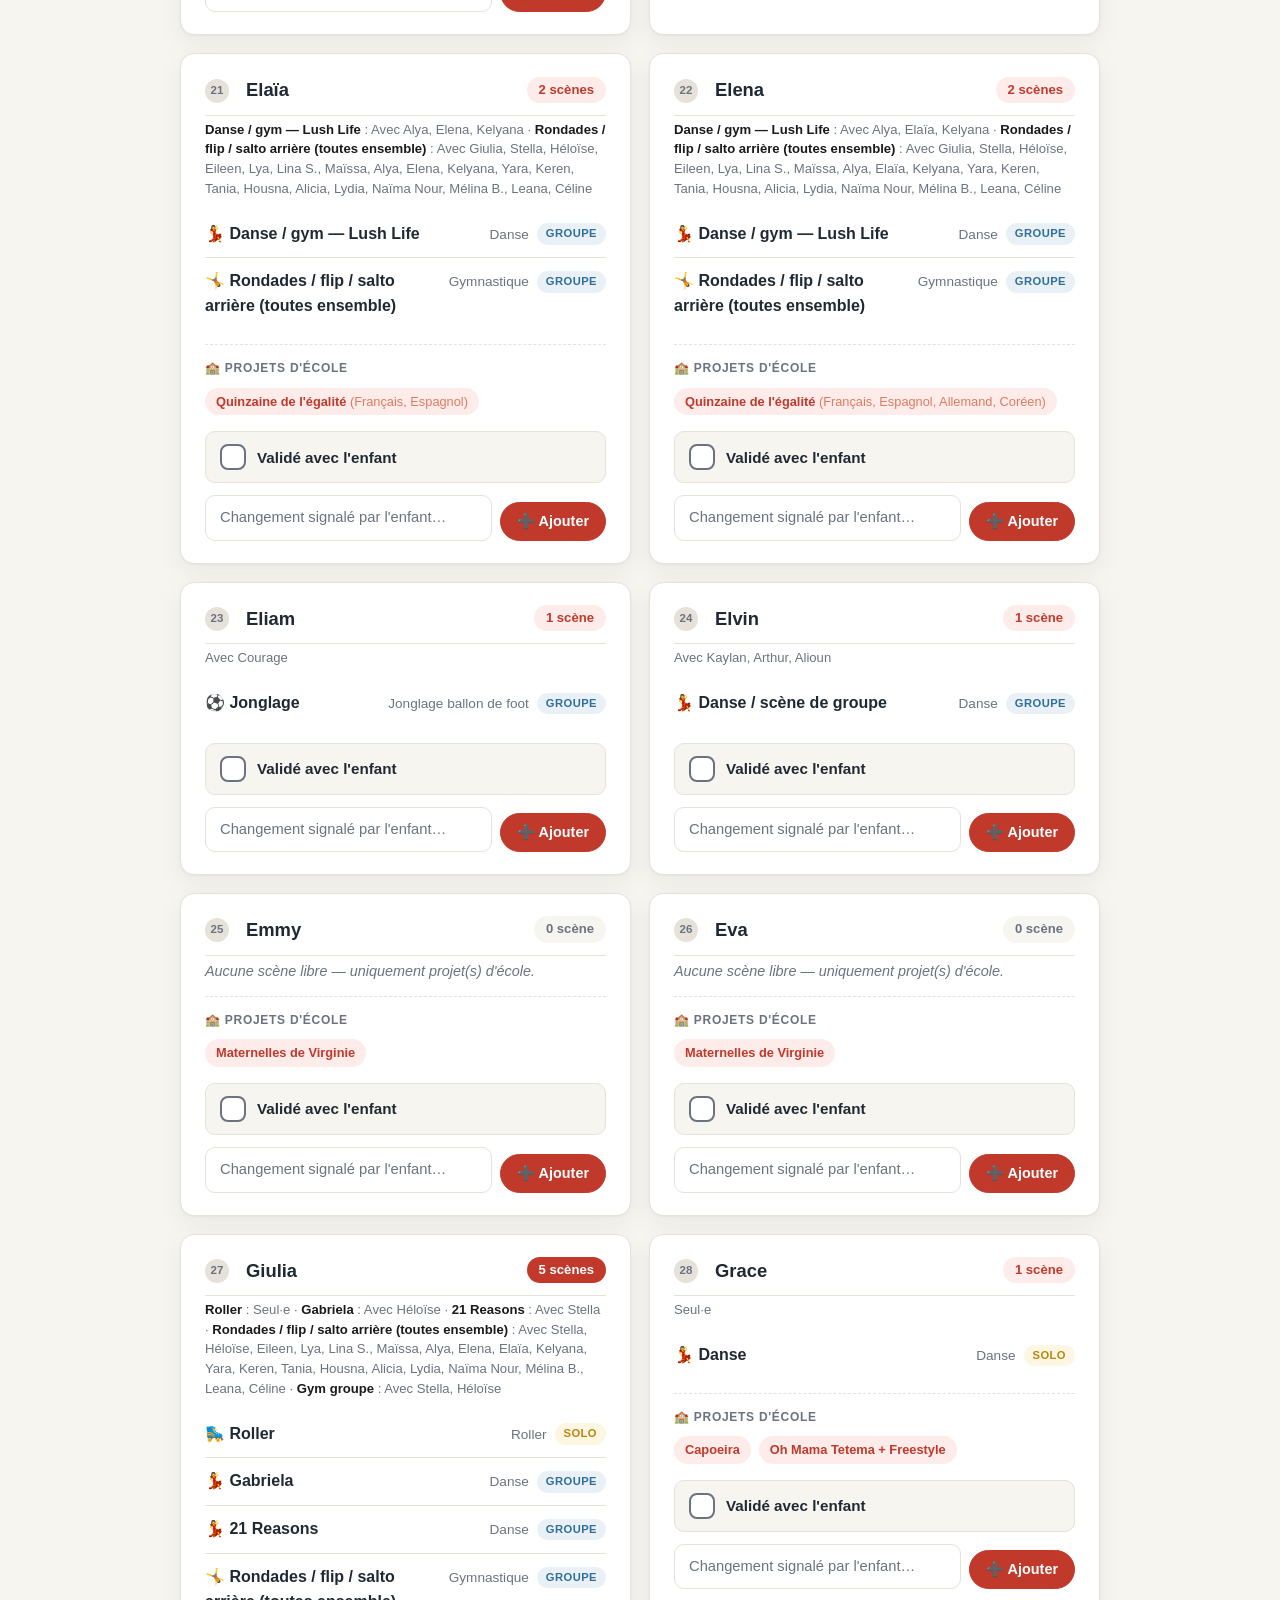
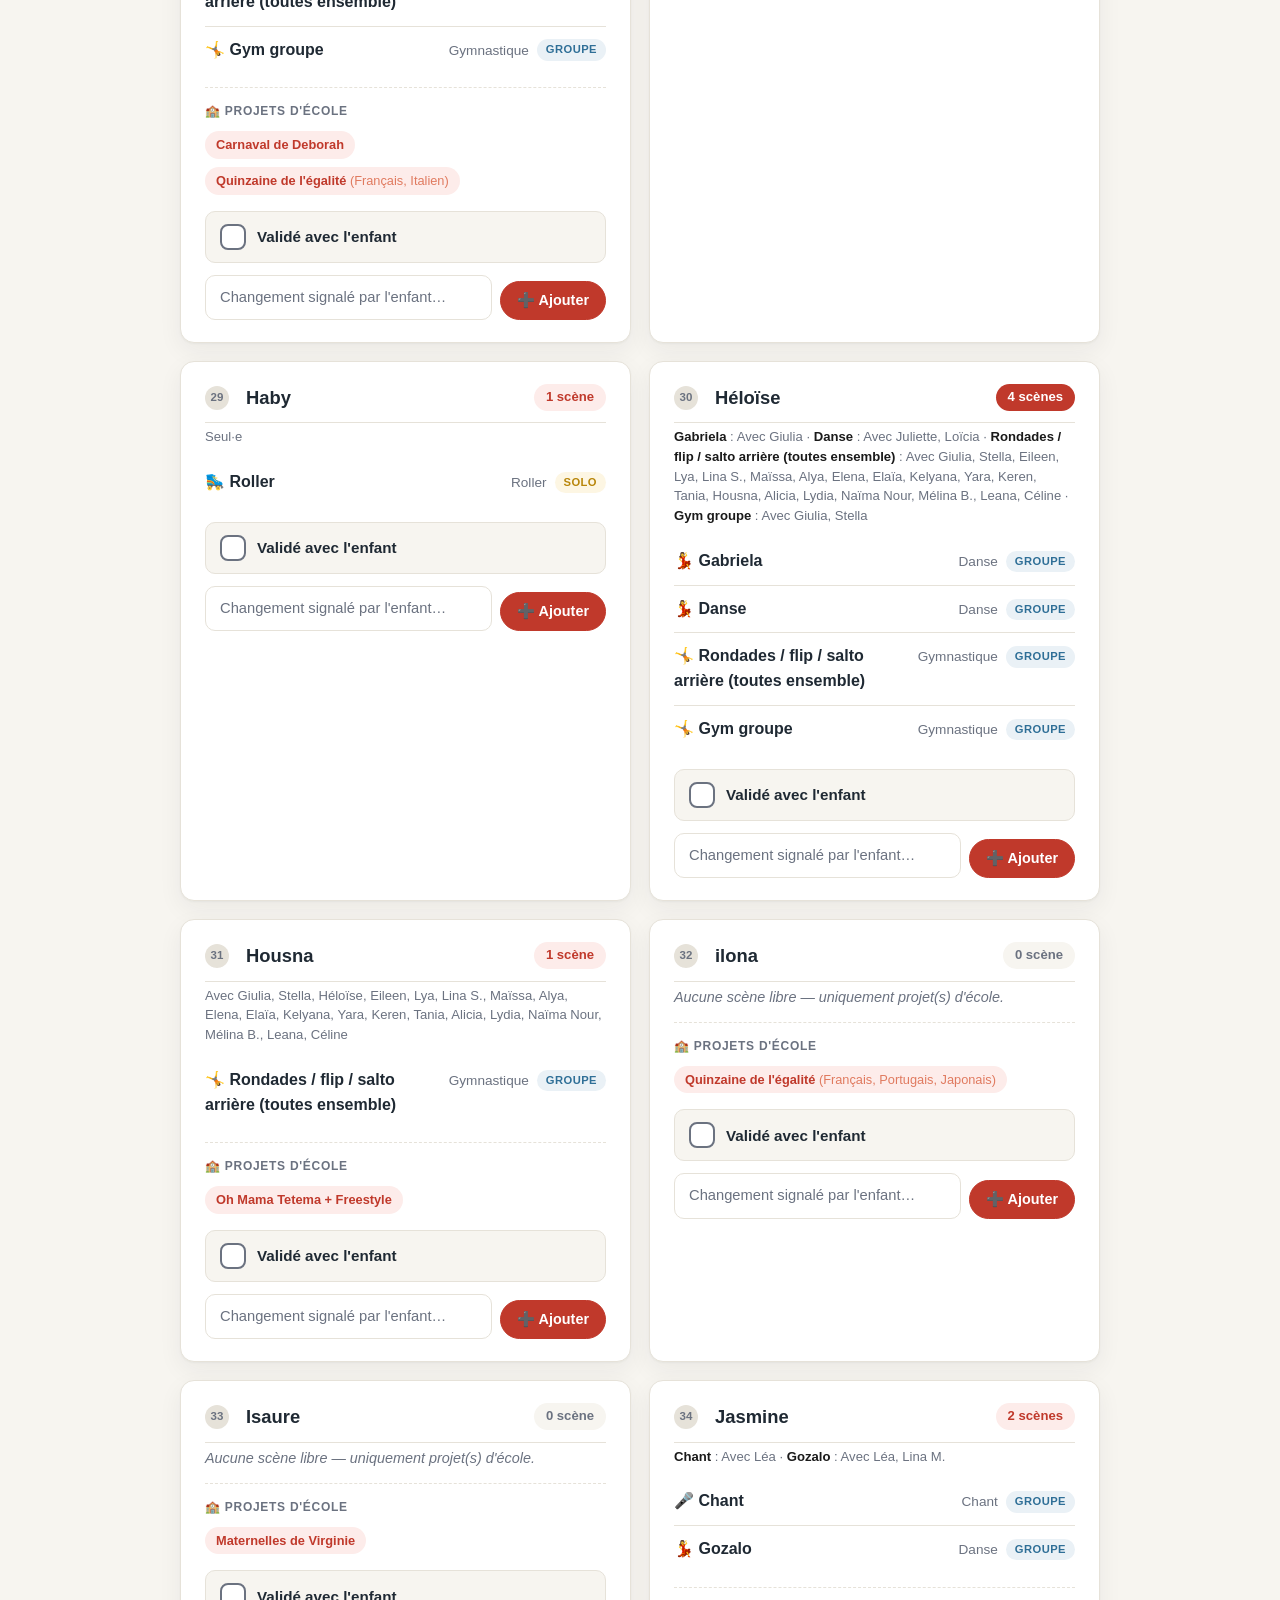
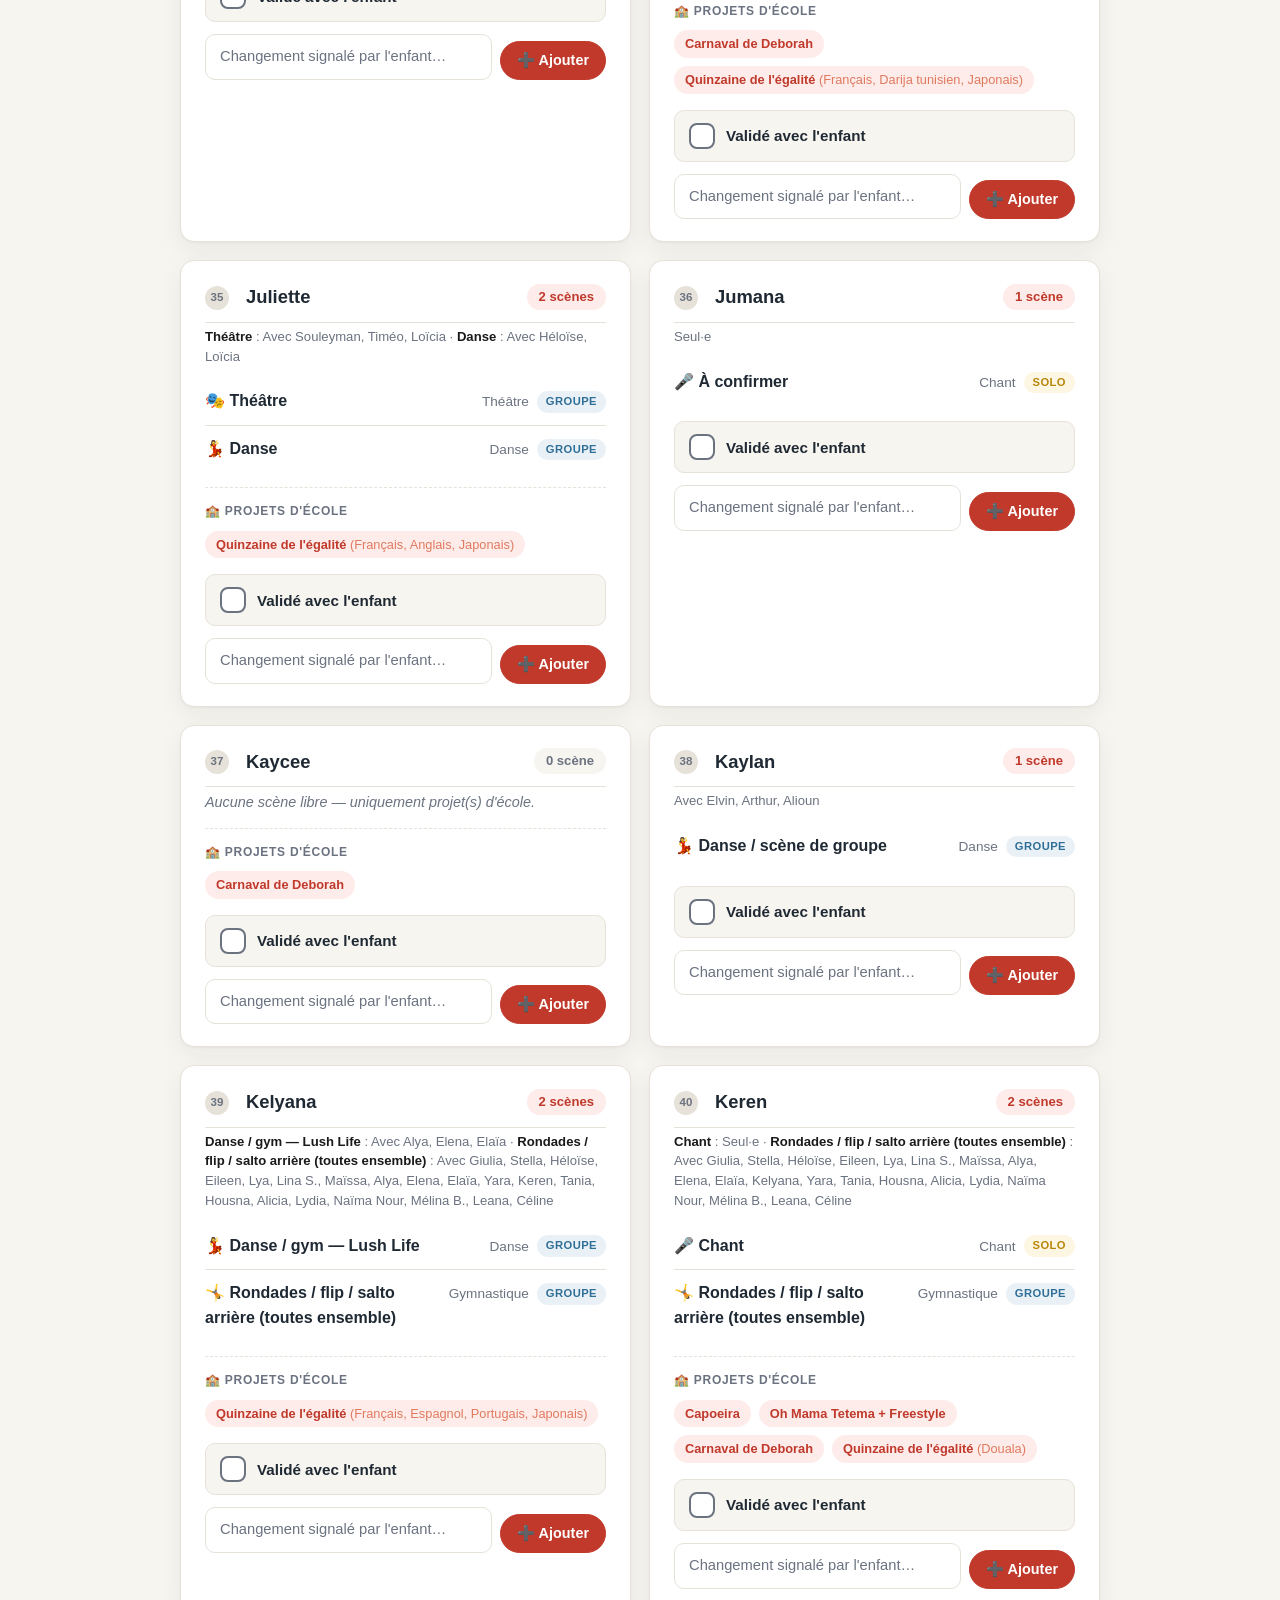
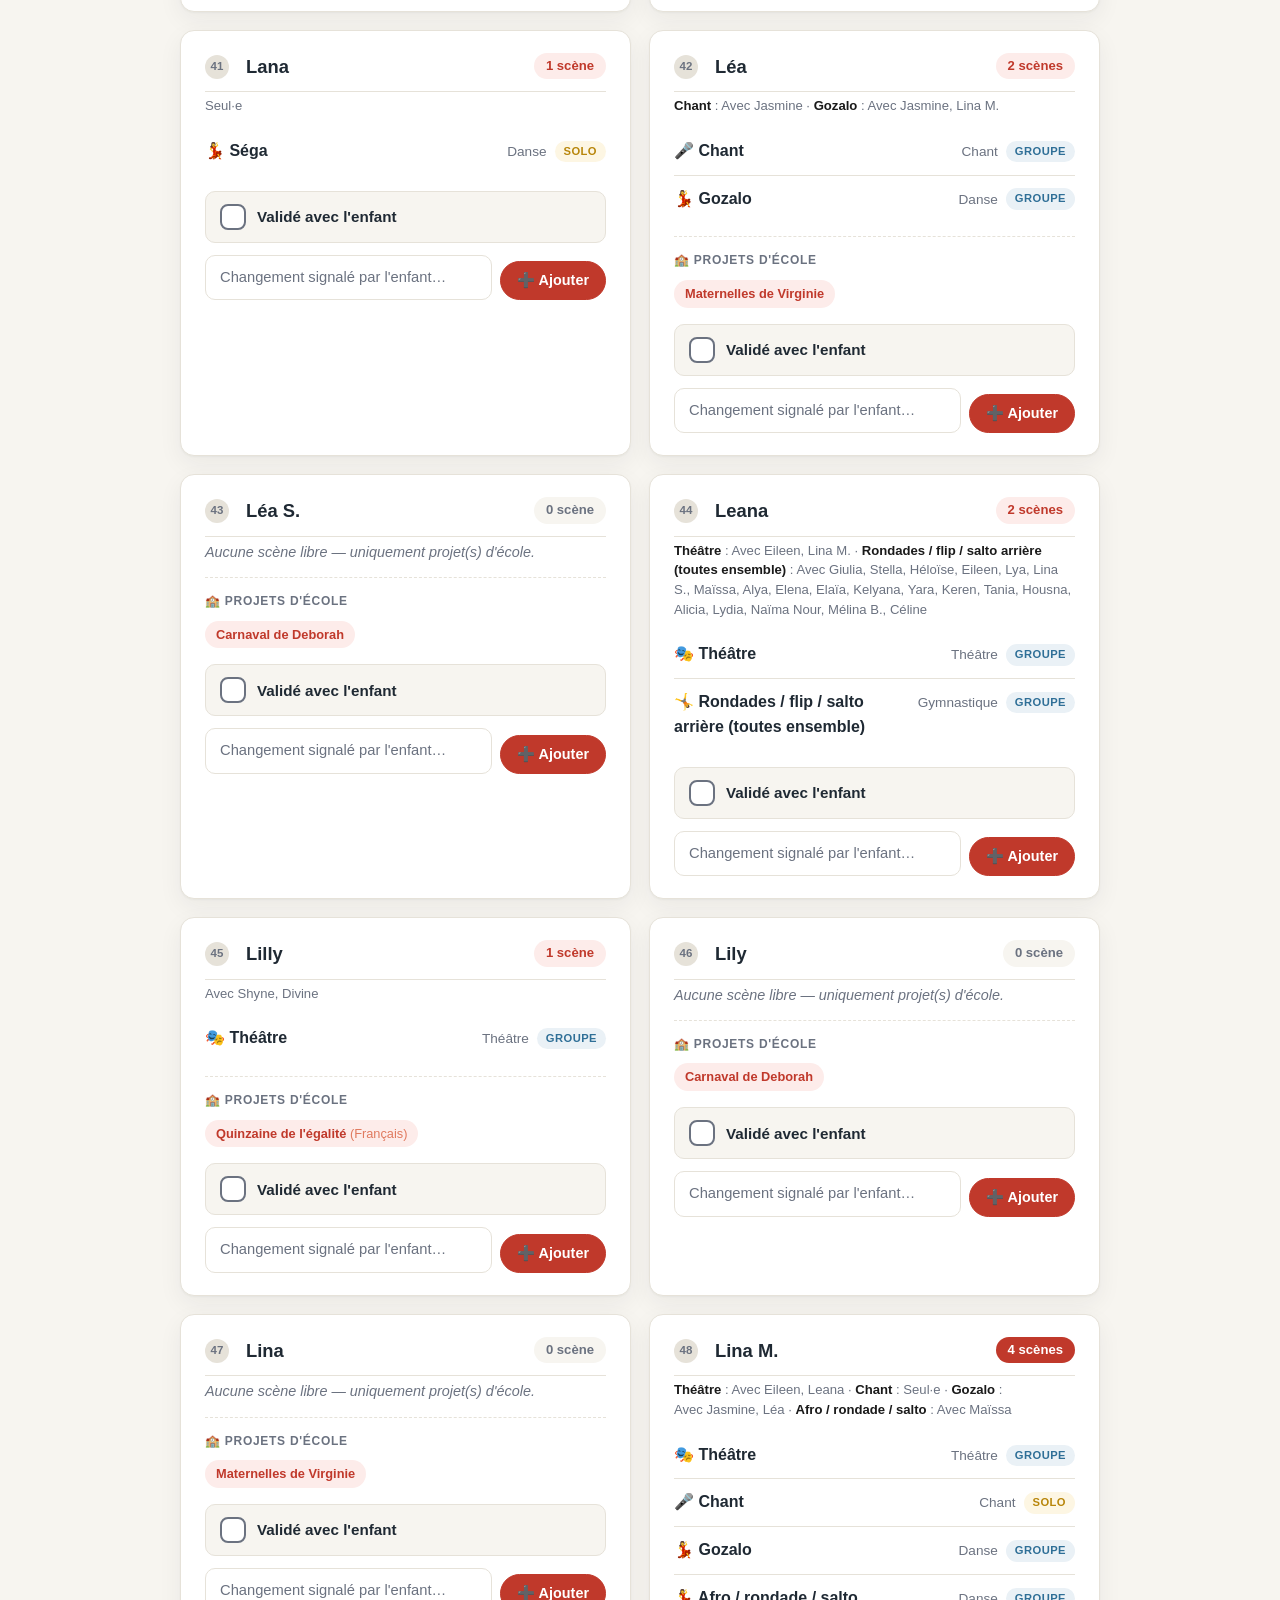
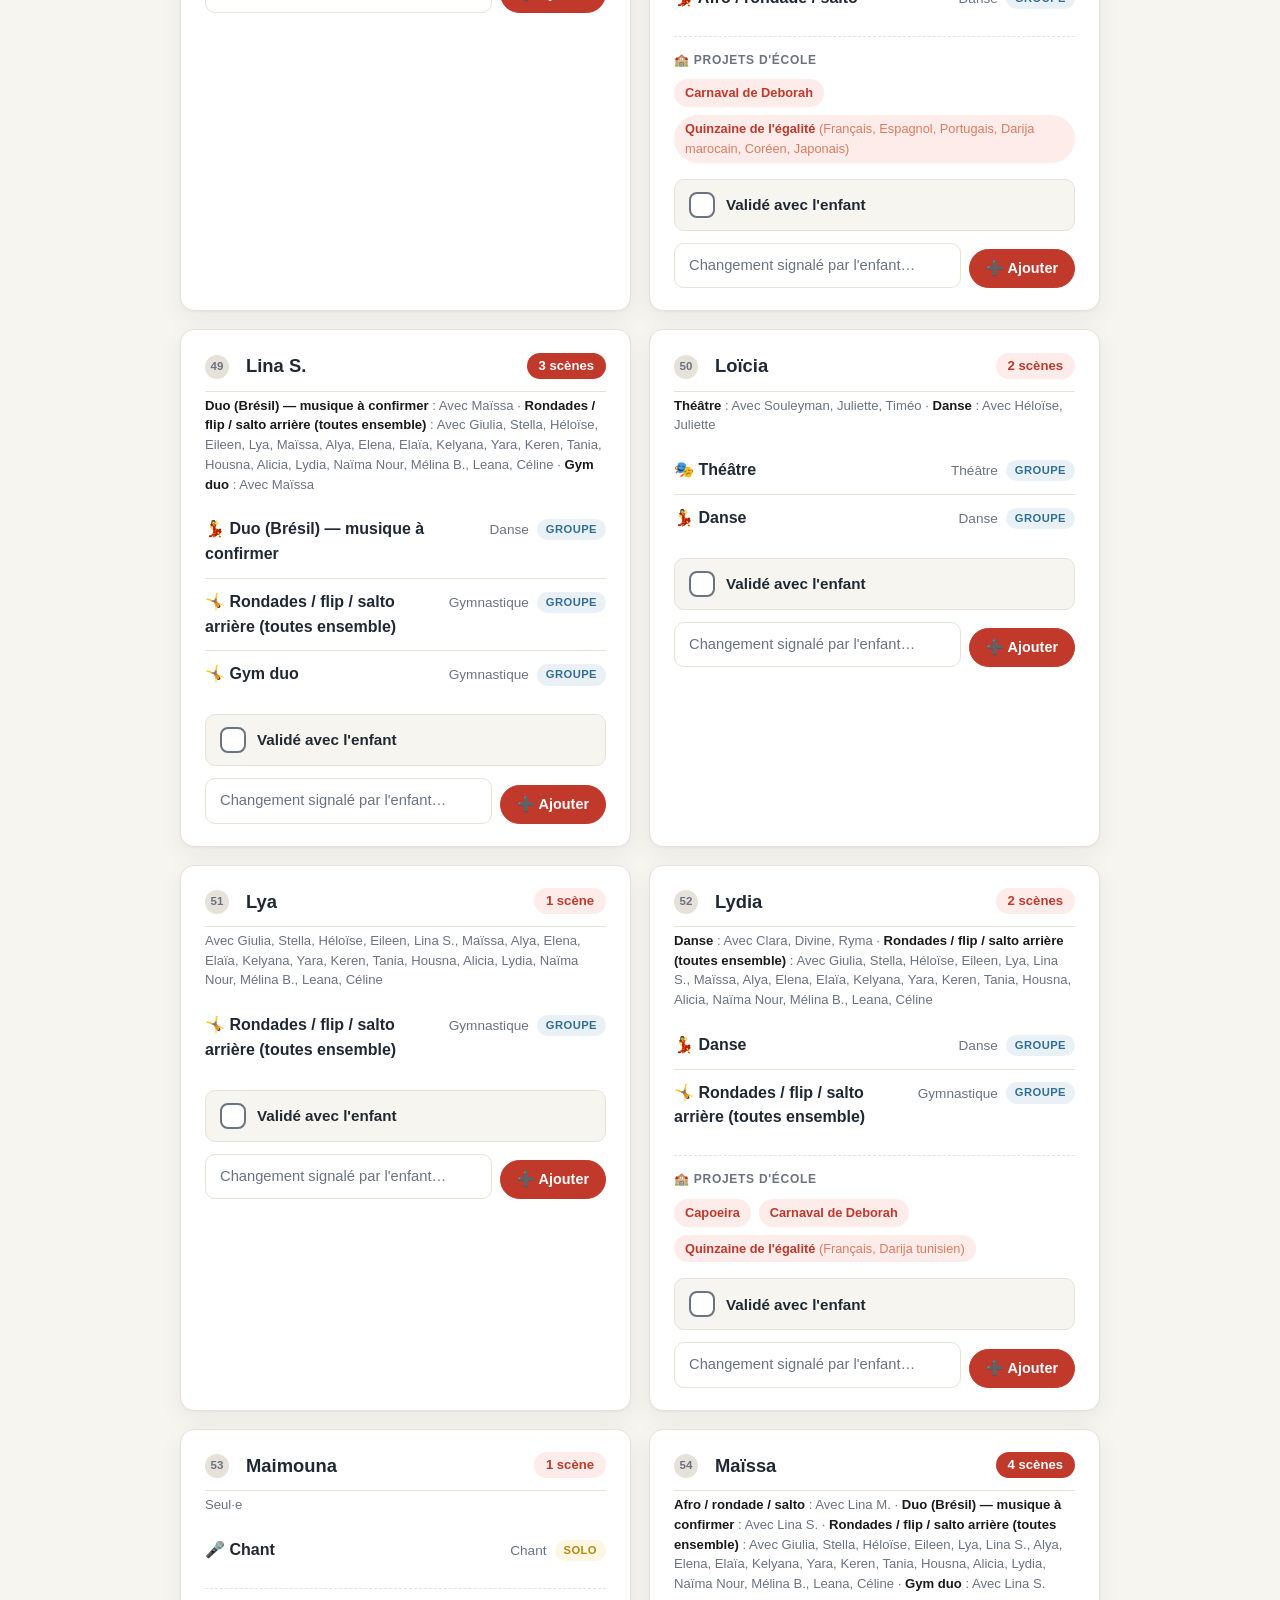
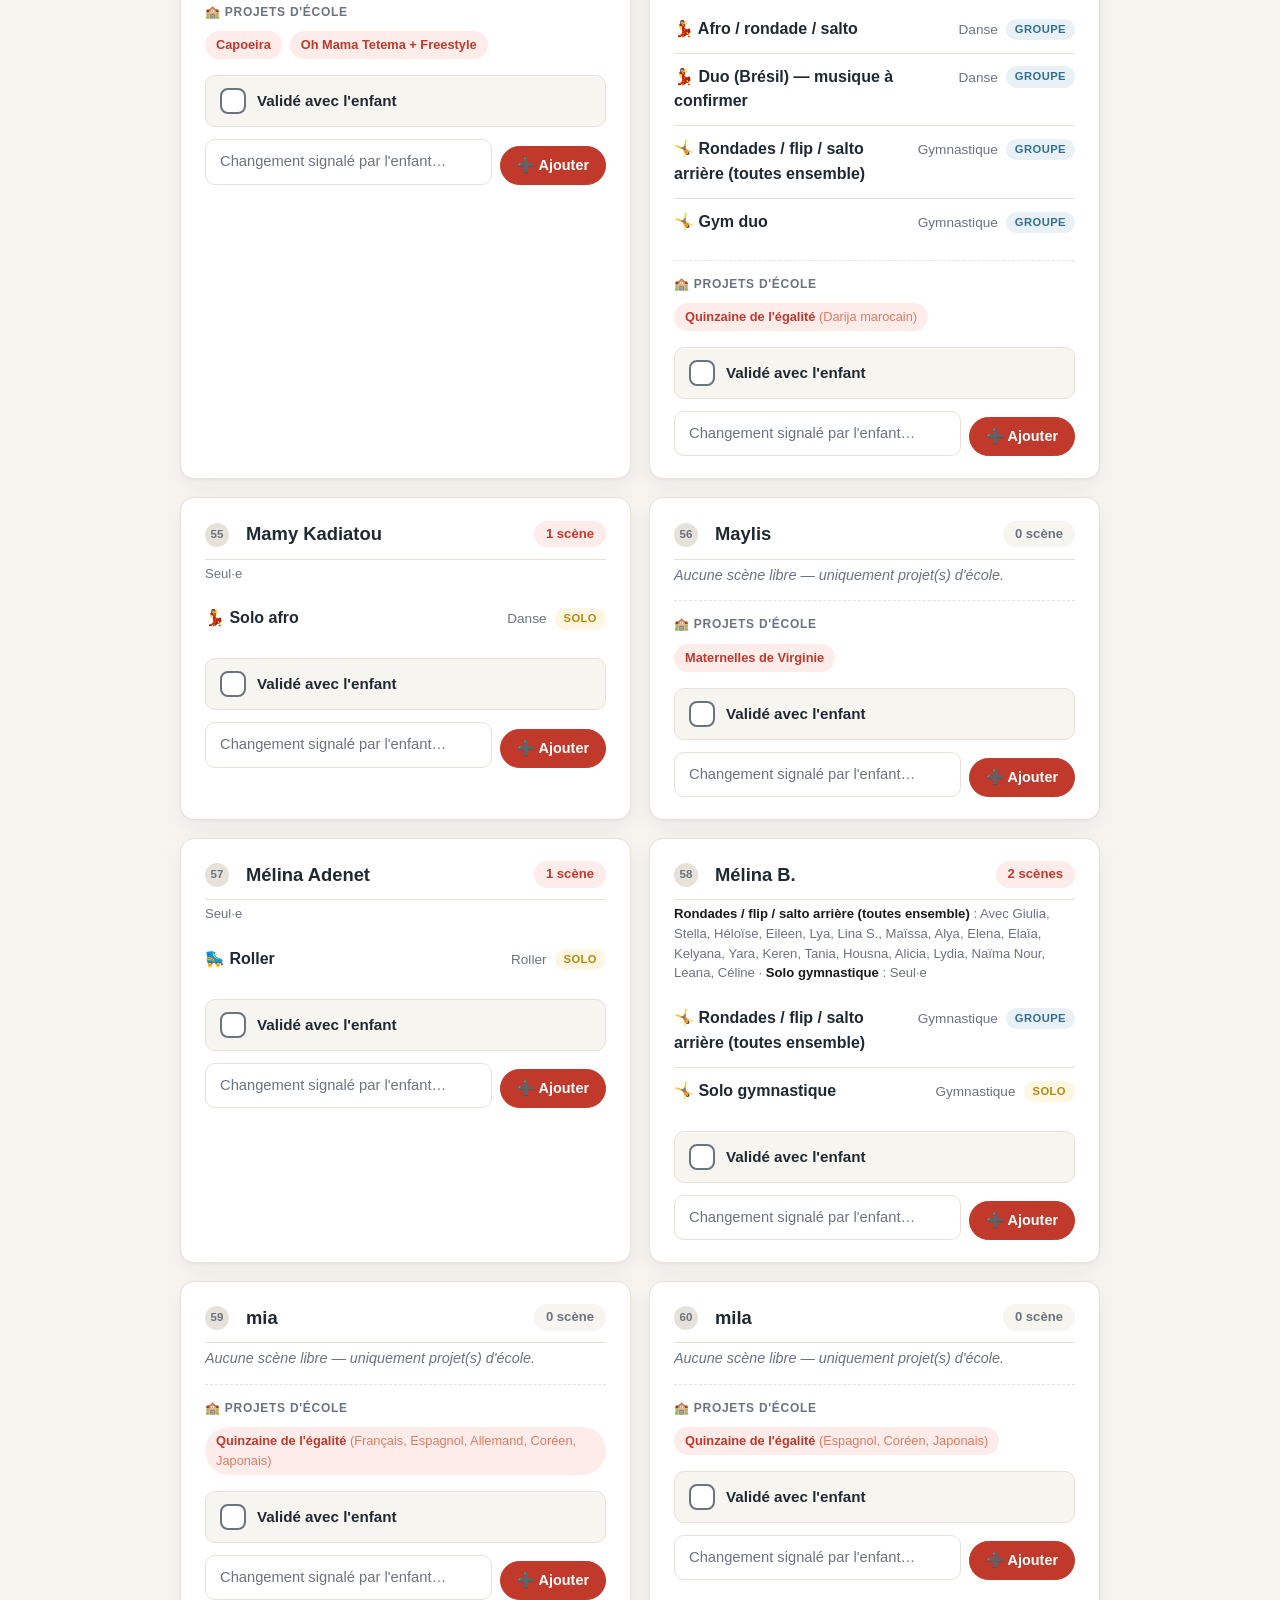
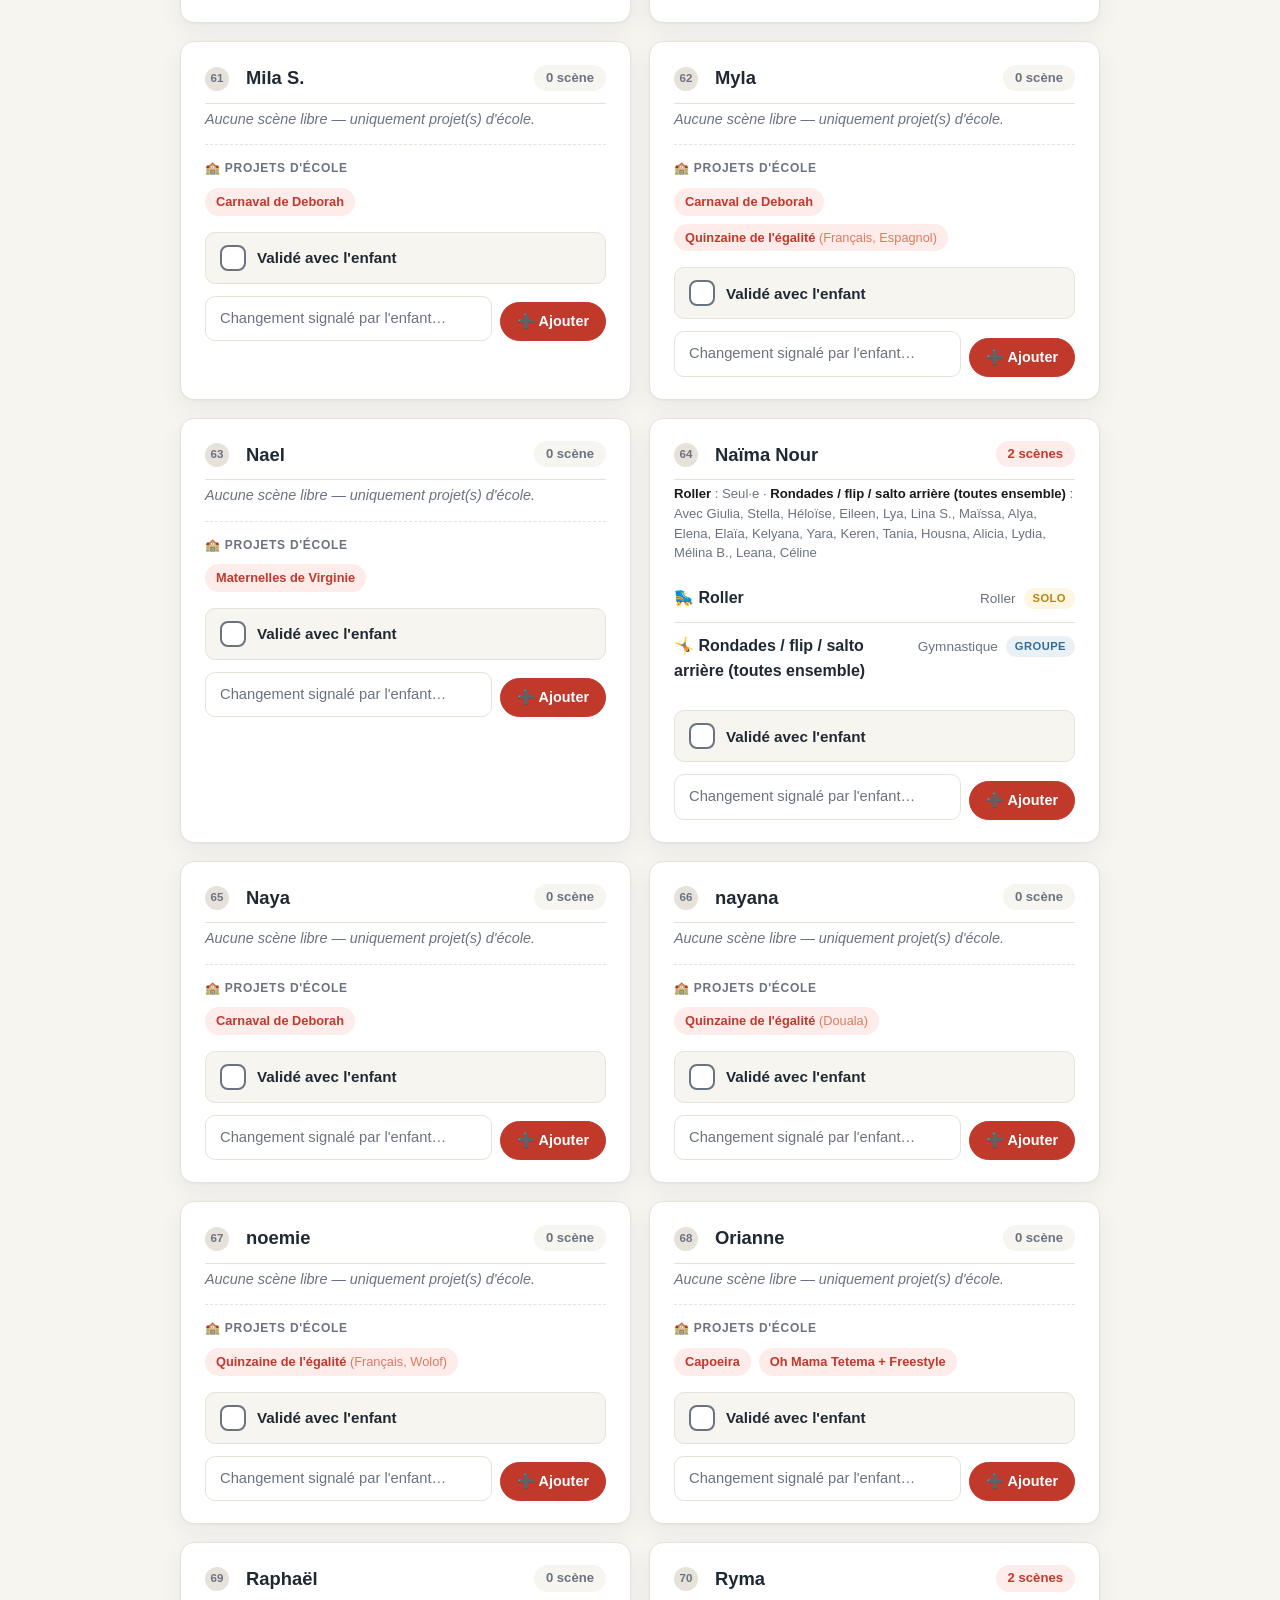
==== commit c79f41fc: "add Nico planning and update show order" ====
--- a/enfants.html
+++ b/enfants.html
@@ -36,6 +36,8 @@
         <li><a href="index.html">Accueil</a></li>
         <li><a href="enfants.html" class="active">Enfants</a></li>
         <li><a href="orga.html">Organisation</a></li>
+        <li><a href="repetition.html">Répétitions</a></li>
+        <li><a href="nico.html">Nico</a></li>
         <li><a href="stats.html">Statistiques</a></li>
       </ul>
     </div>
--- a/styles.css
+++ b/styles.css
@@ -115,21 +115,34 @@
   .nav-toggle { display: inline-flex; }
   .nav-links {
     position: absolute;
-    top: 100%; left: 0; right: 0;
+    top: 100%;
+    left: 50%;
+    right: auto;
+    width: min(calc(100vw - 32px), 360px);
     flex-direction: column;
     align-items: stretch;
-    gap: 4px;
-    padding: 10px 16px 16px;
-    background: var(--bg);
-    border-bottom: 1px solid var(--line);
+    gap: 8px;
+    padding: 14px 12px 18px;
+    background: rgba(247,245,240,.98);
+    border: 1px solid var(--line);
+    border-top: 0;
+    border-radius: 0 0 14px 14px;
     box-shadow: var(--shadow);
-    transform: translateY(-8px);
+    transform: translate(-50%, -8px);
     opacity: 0;
     pointer-events: none;
     transition: opacity .18s, transform .18s;
   }
-  .nav-links.open { opacity: 1; transform: translateY(0); pointer-events: auto; }
-  .nav-links a { padding: 12px 14px; border-radius: 10px; }
+  .nav-links.open { opacity: 1; transform: translate(-50%, 0); pointer-events: auto; }
+  .nav-links li { width: 100%; }
+  .nav-links a {
+    display: block;
+    width: 100%;
+    padding: 14px 16px;
+    border-radius: 10px;
+    line-height: 1.35;
+    text-align: left;
+  }
 }
 
 /* ---------- Mise en page ---------- */
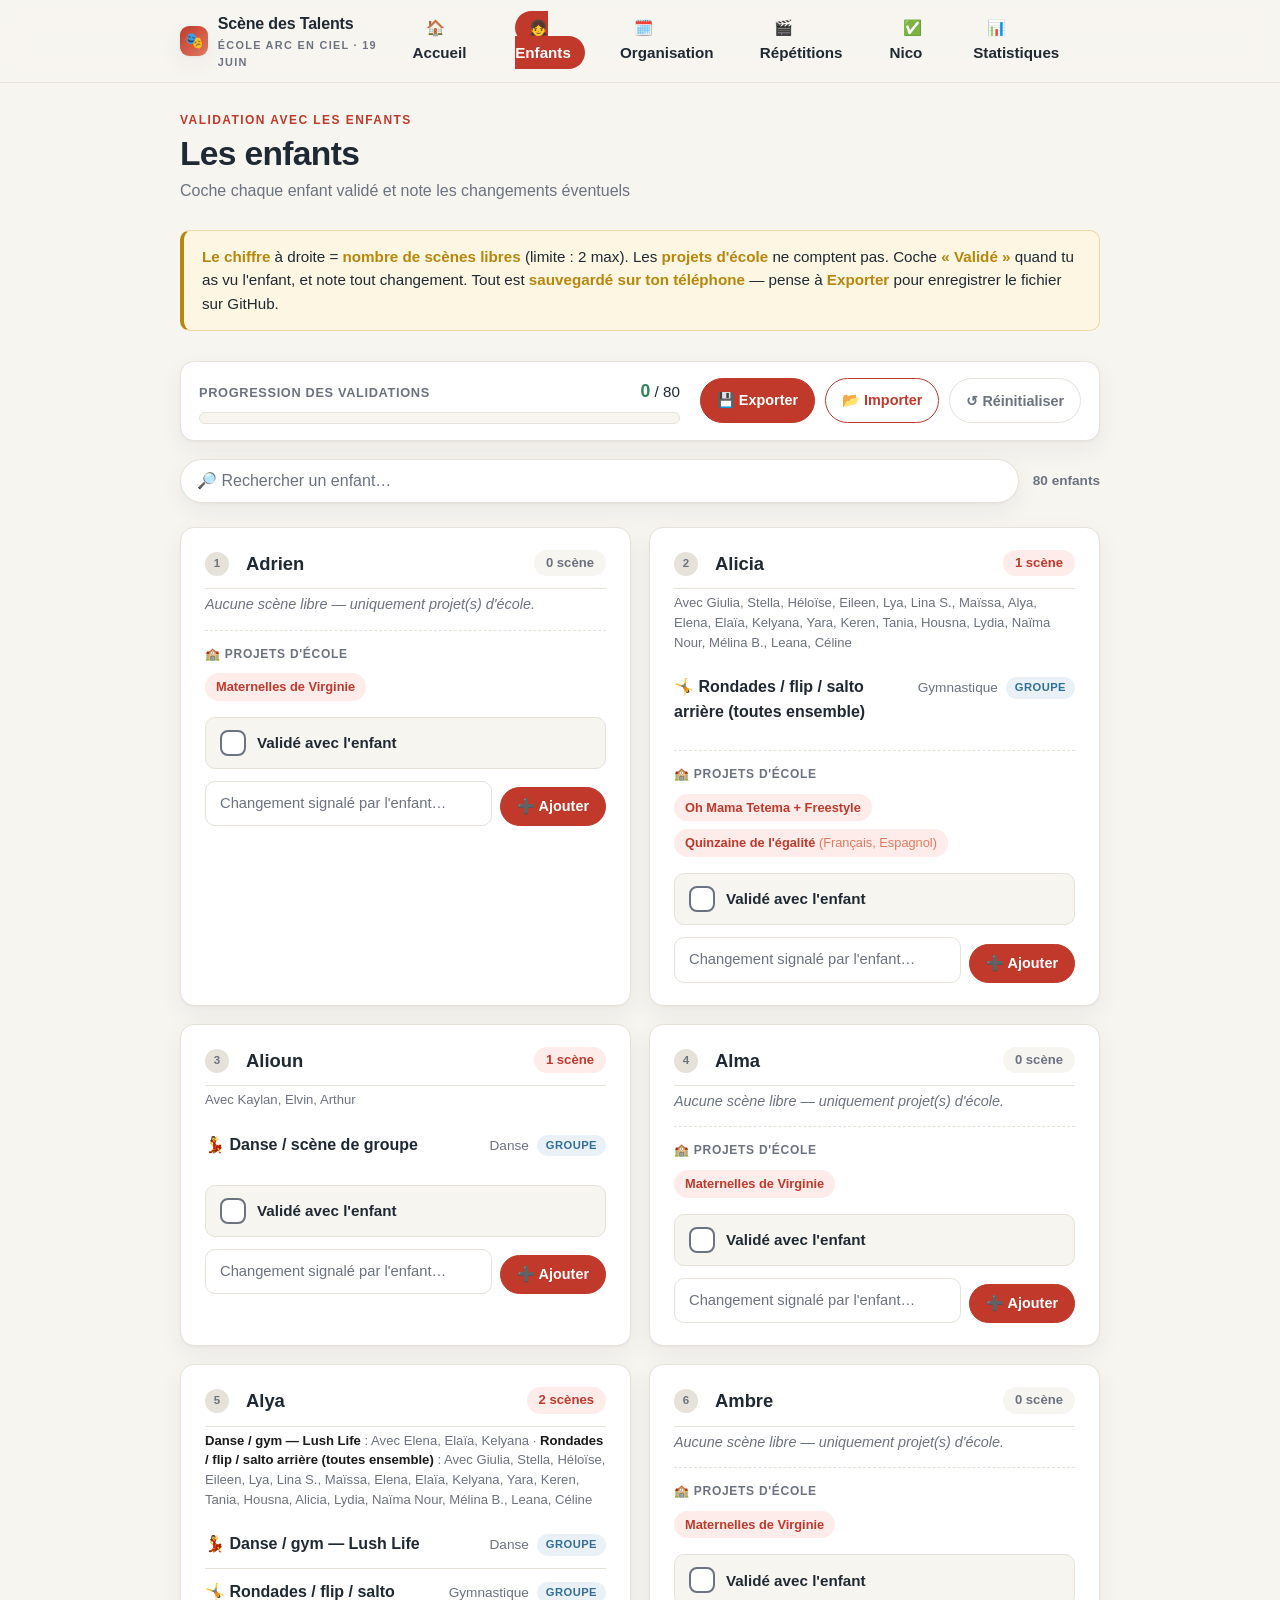
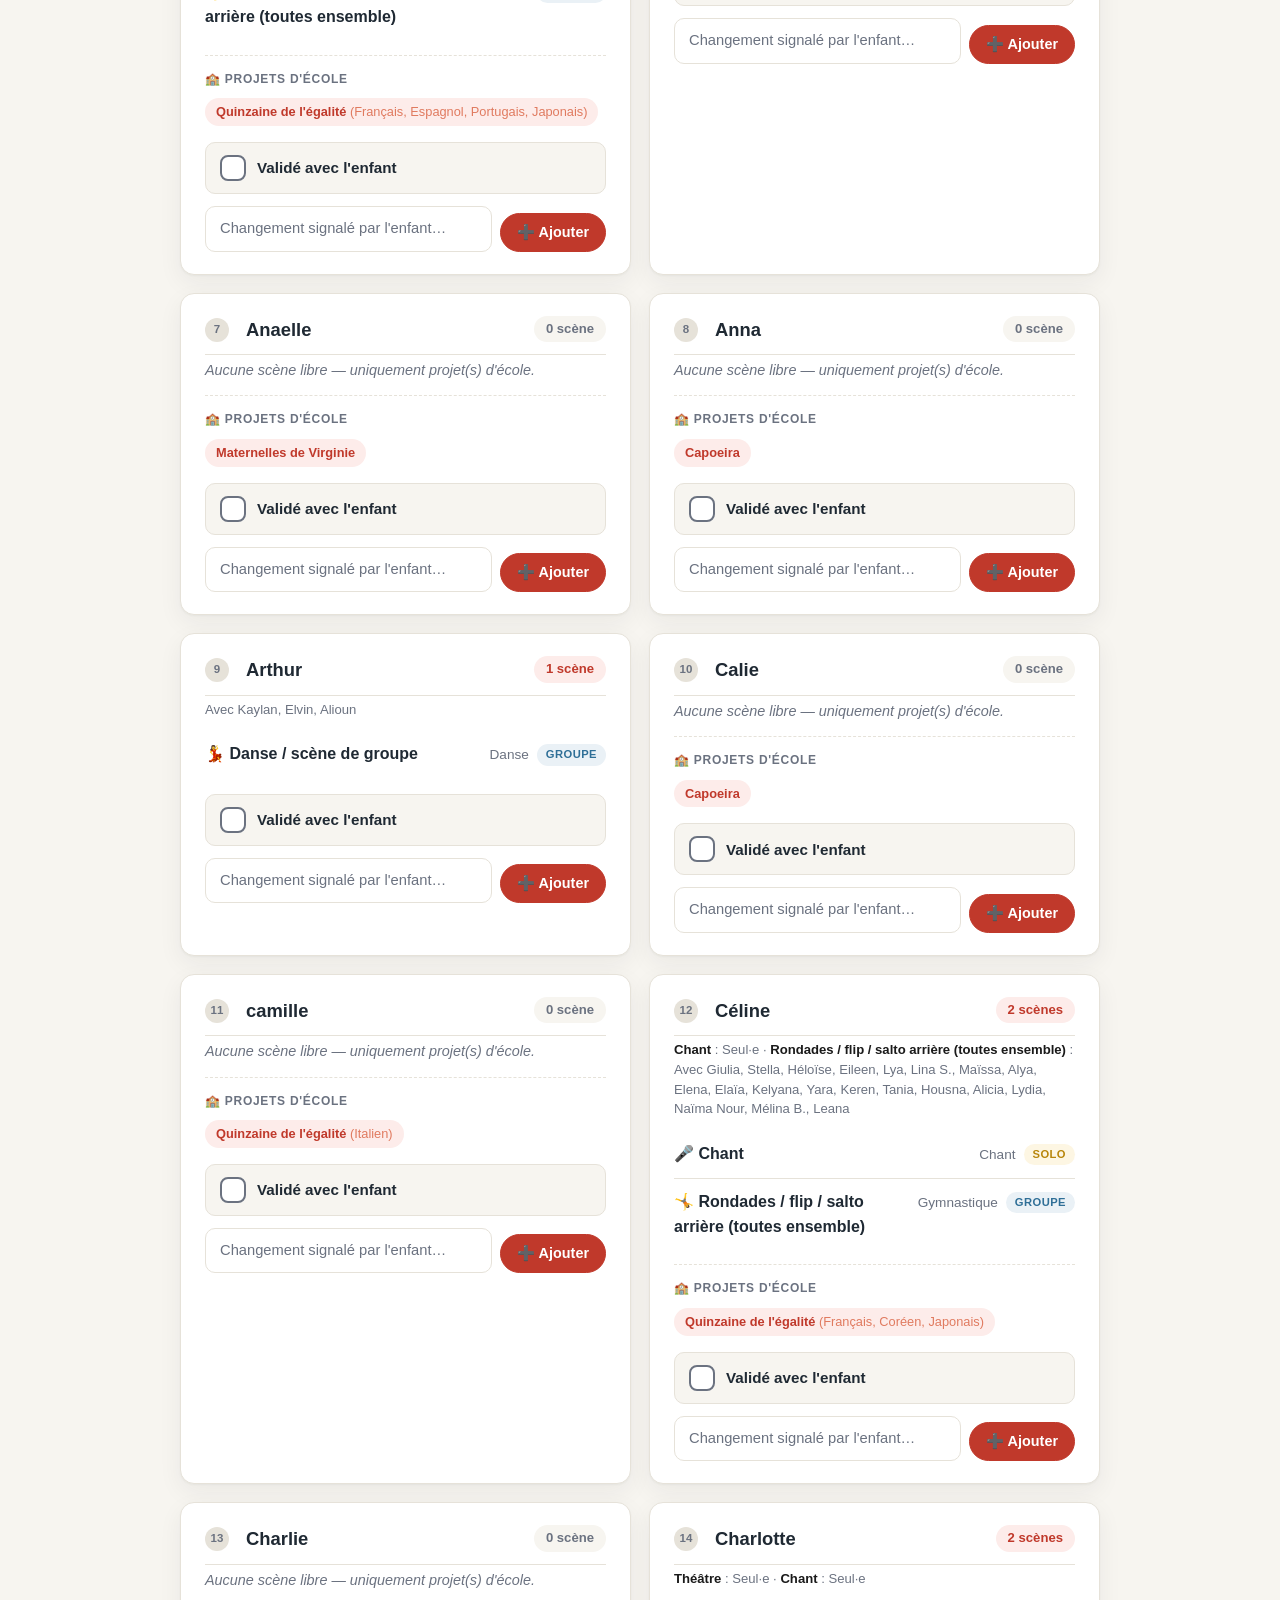
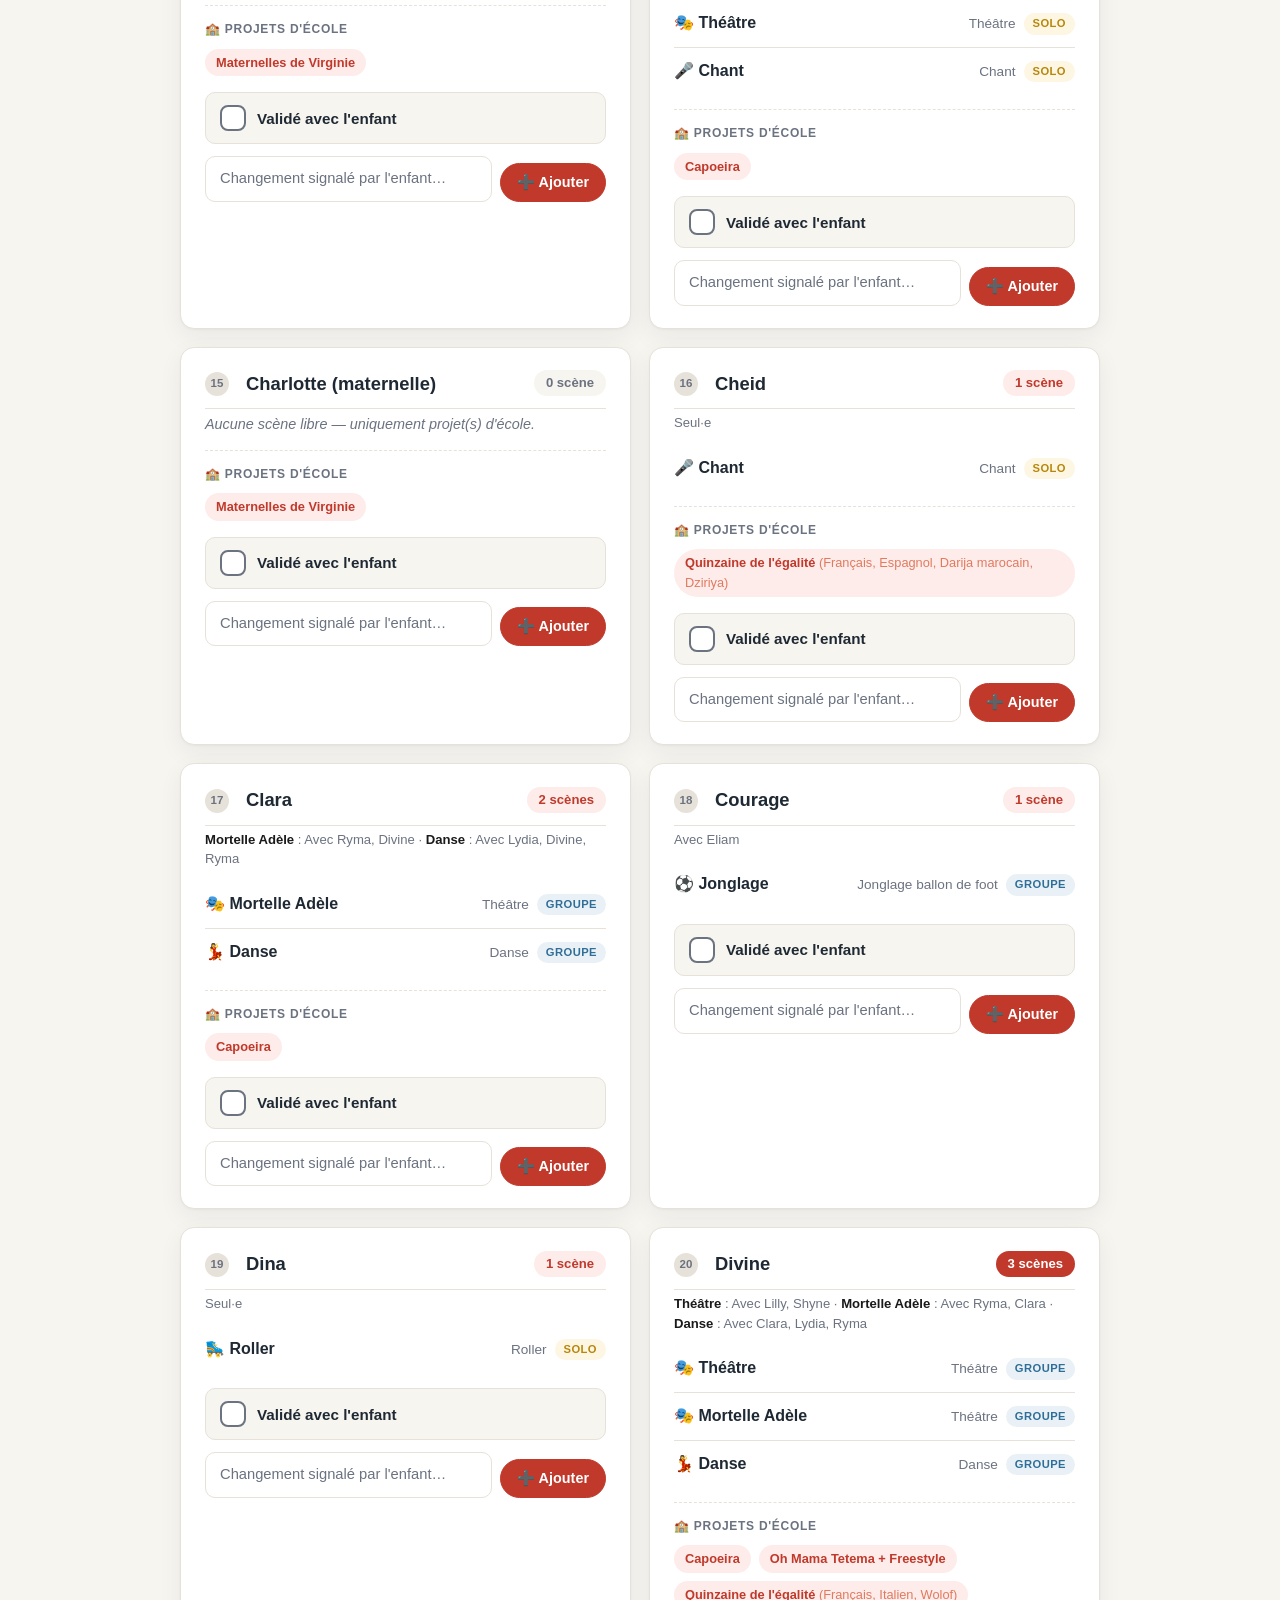
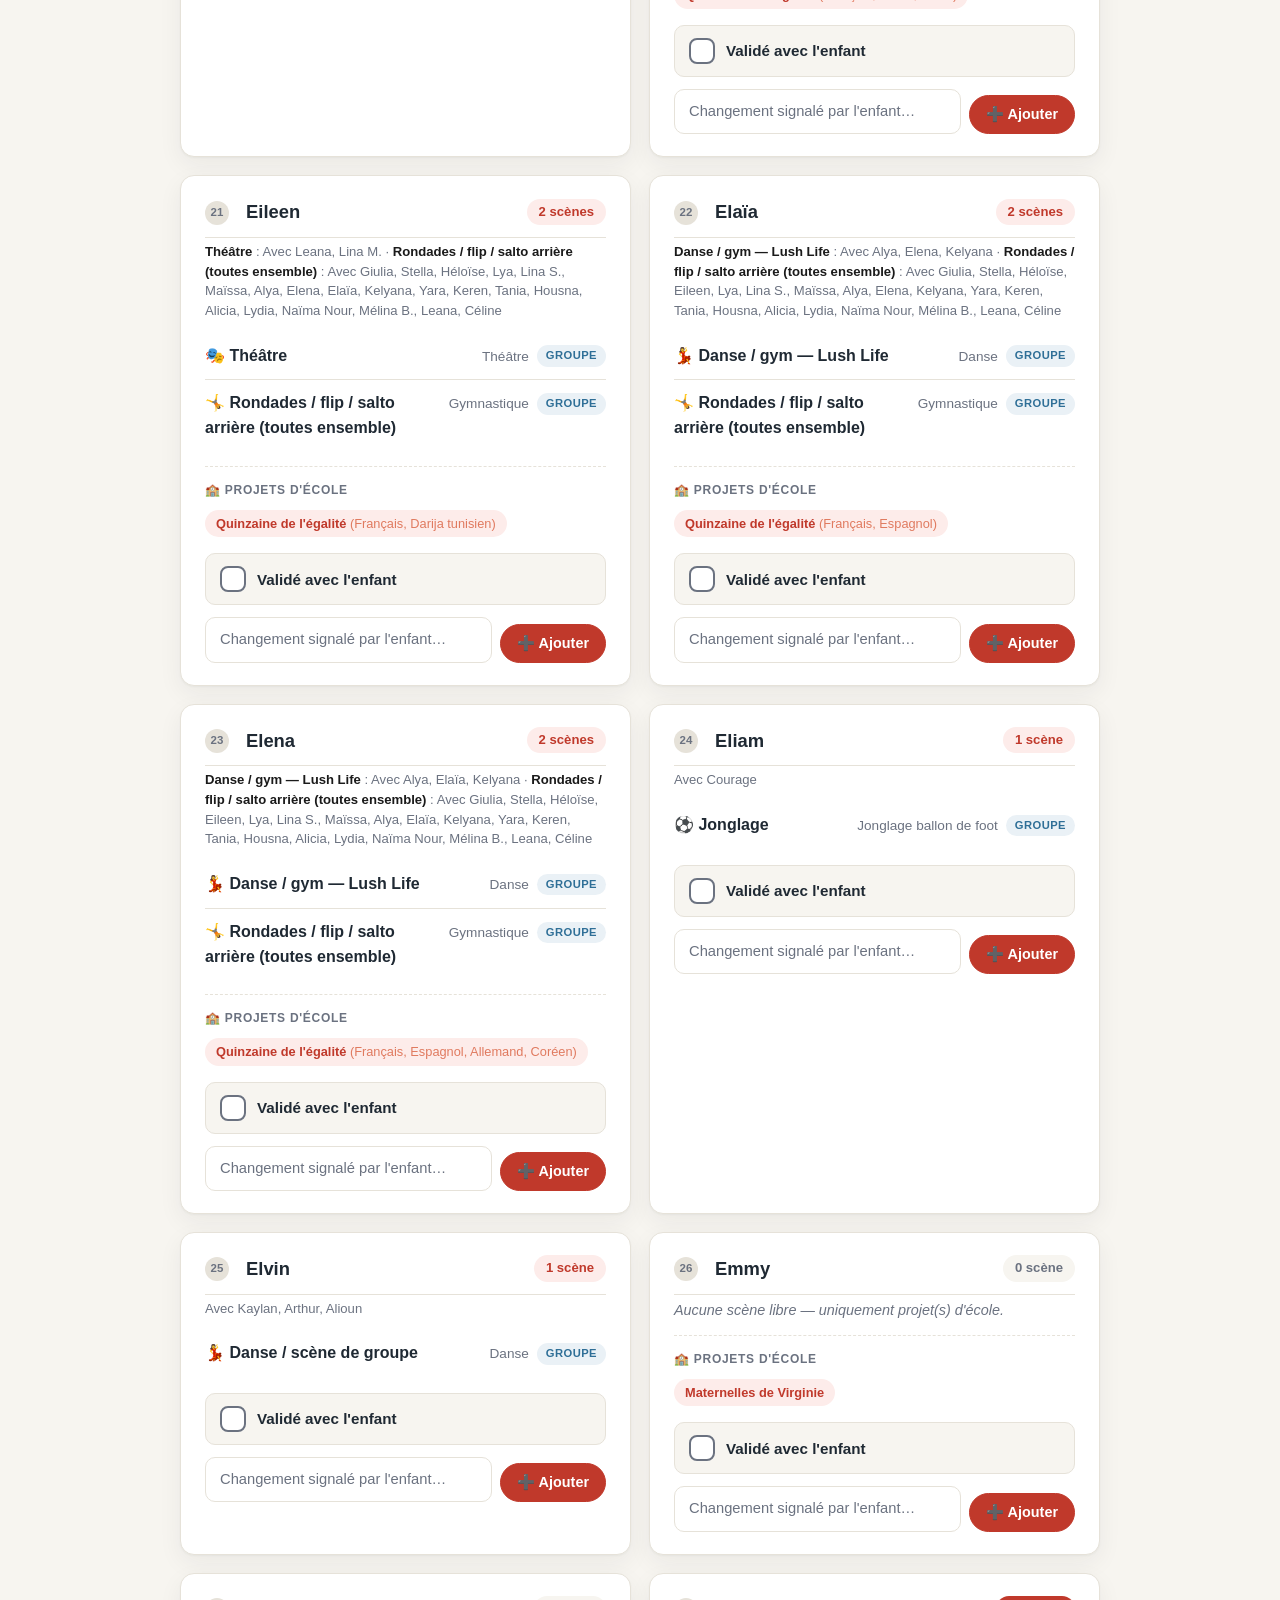
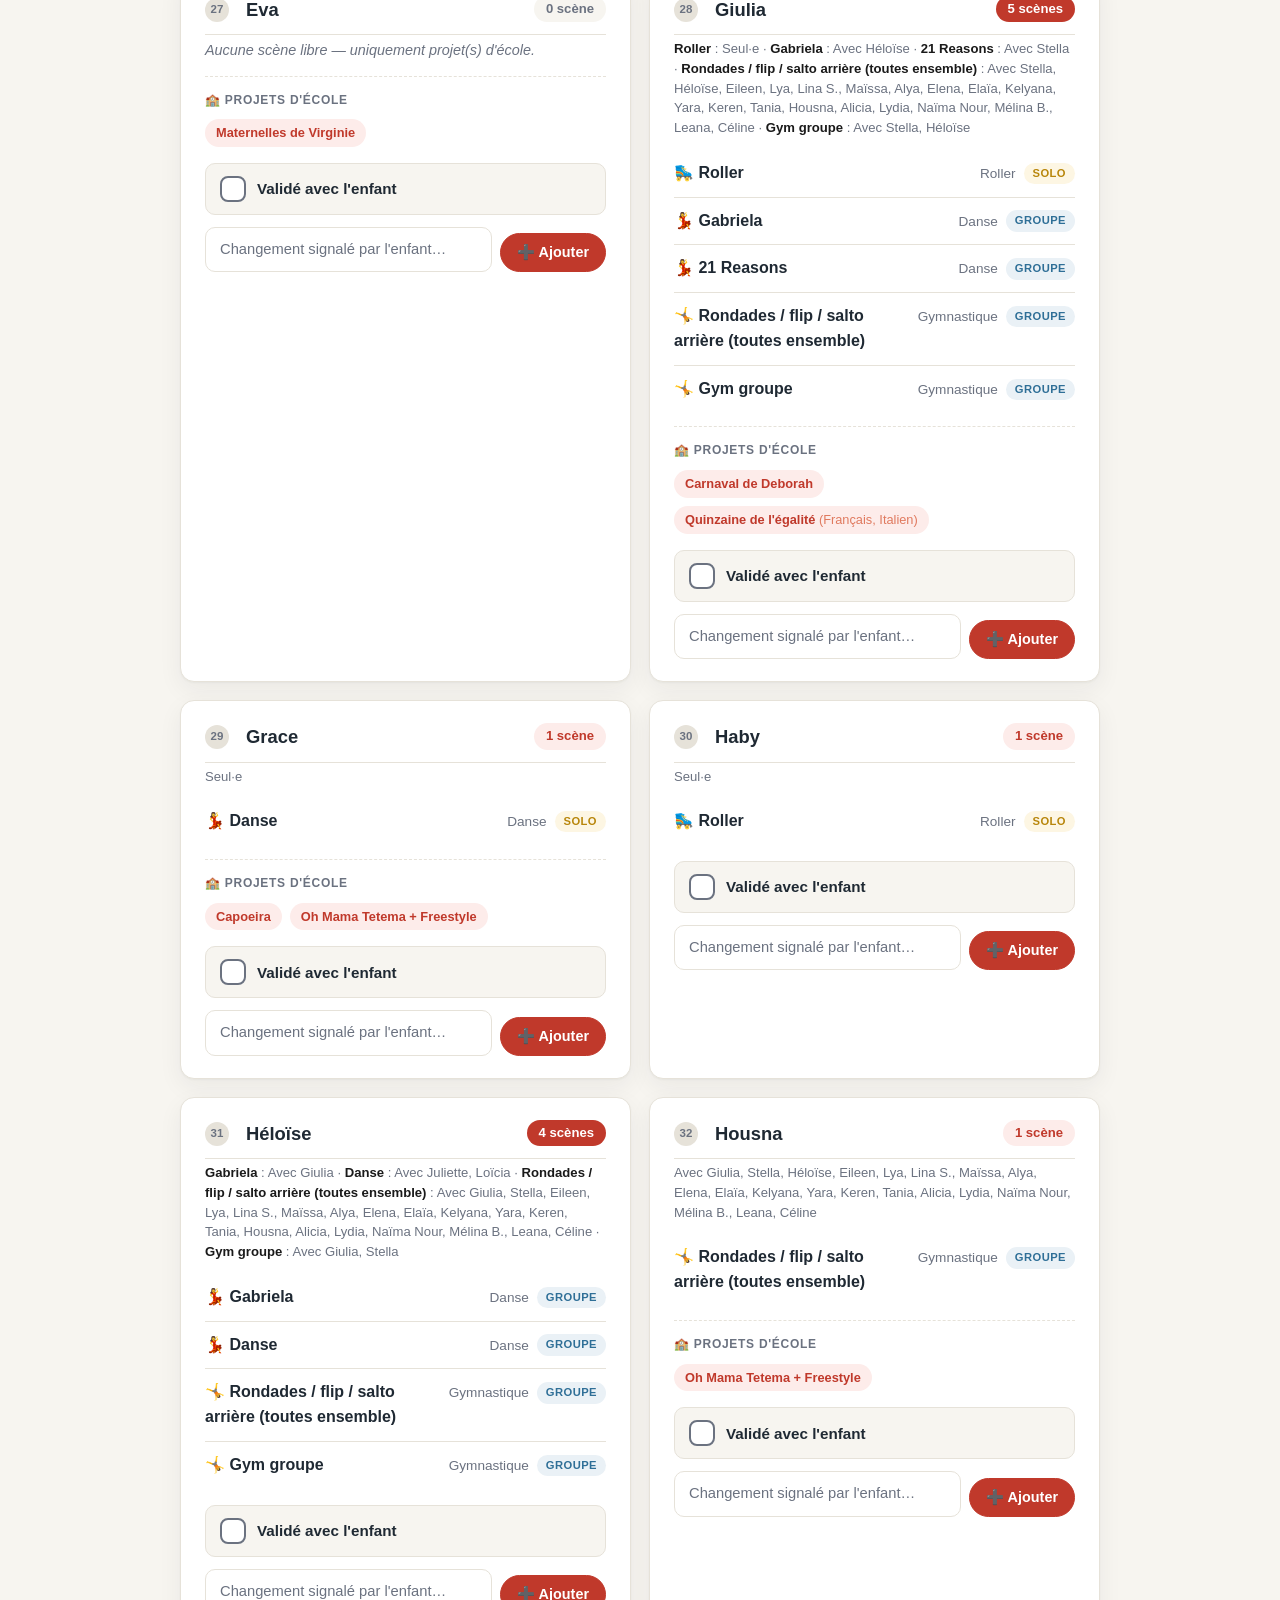
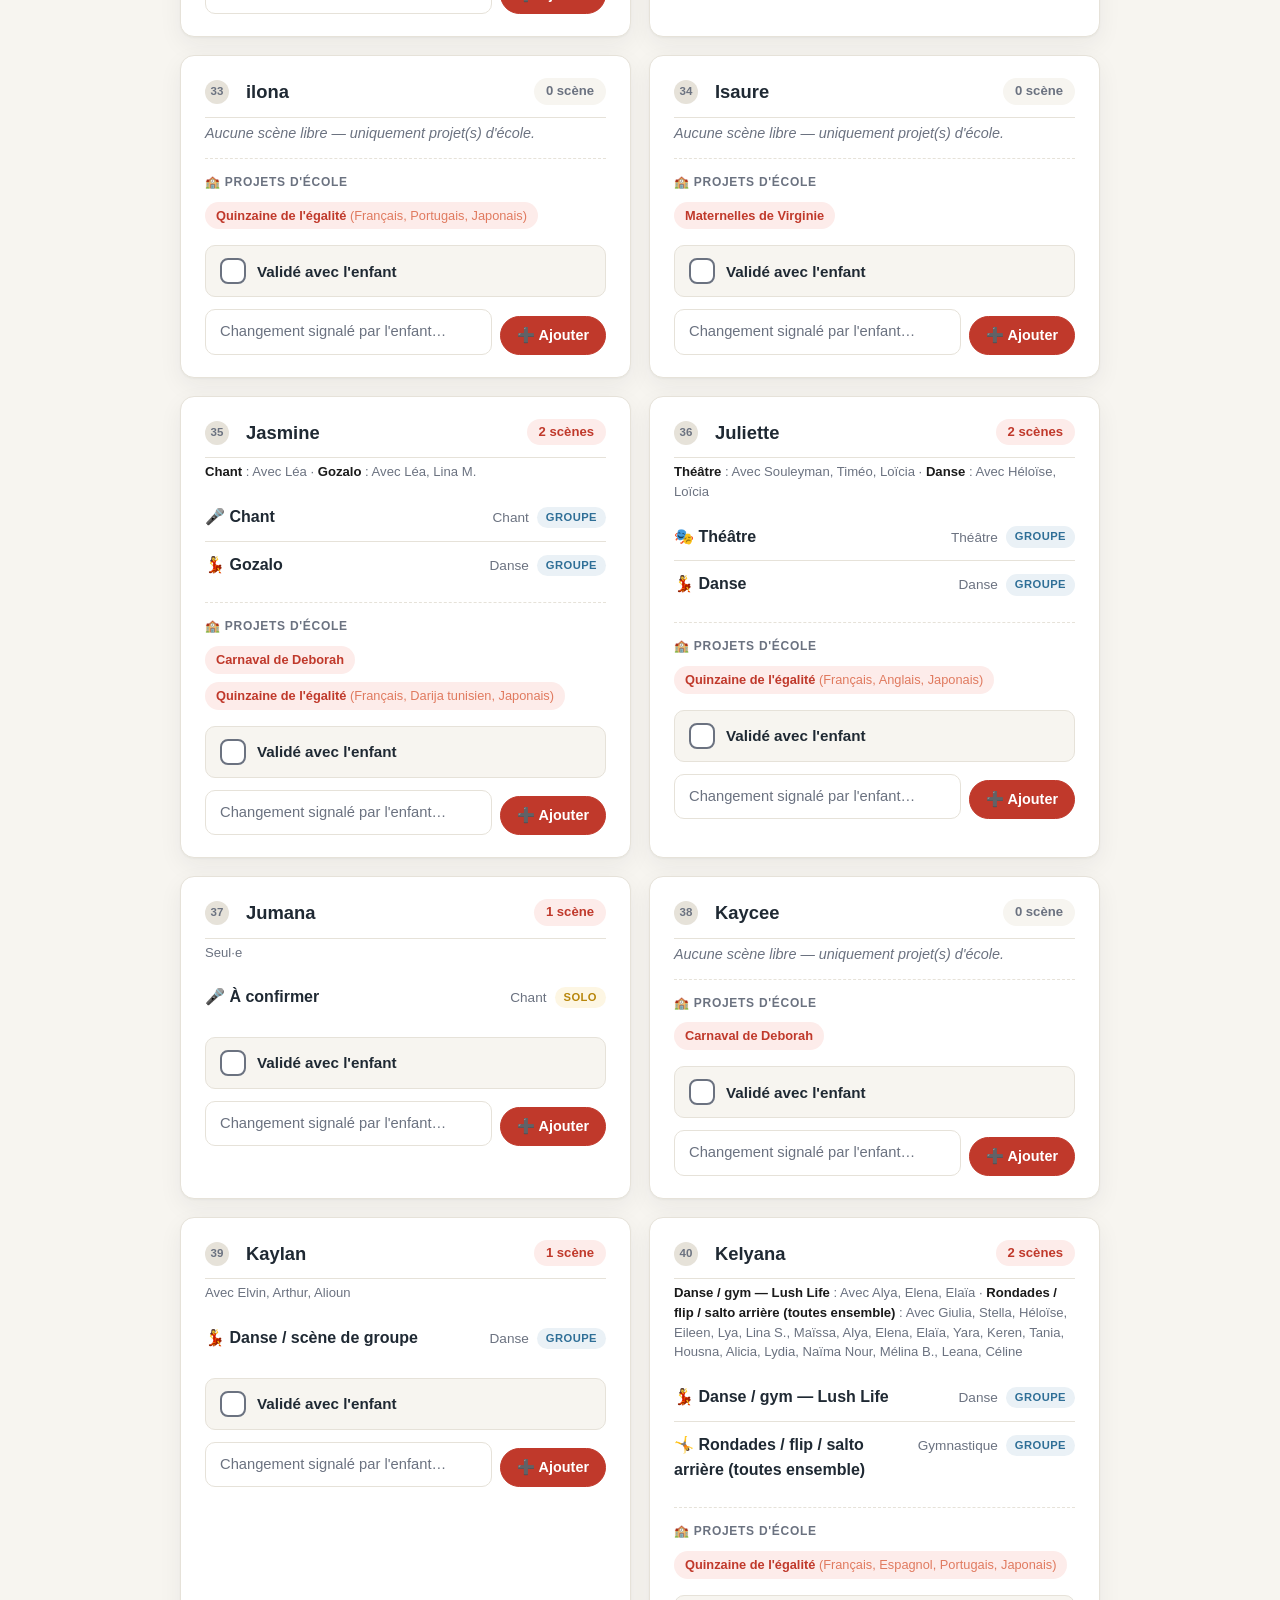
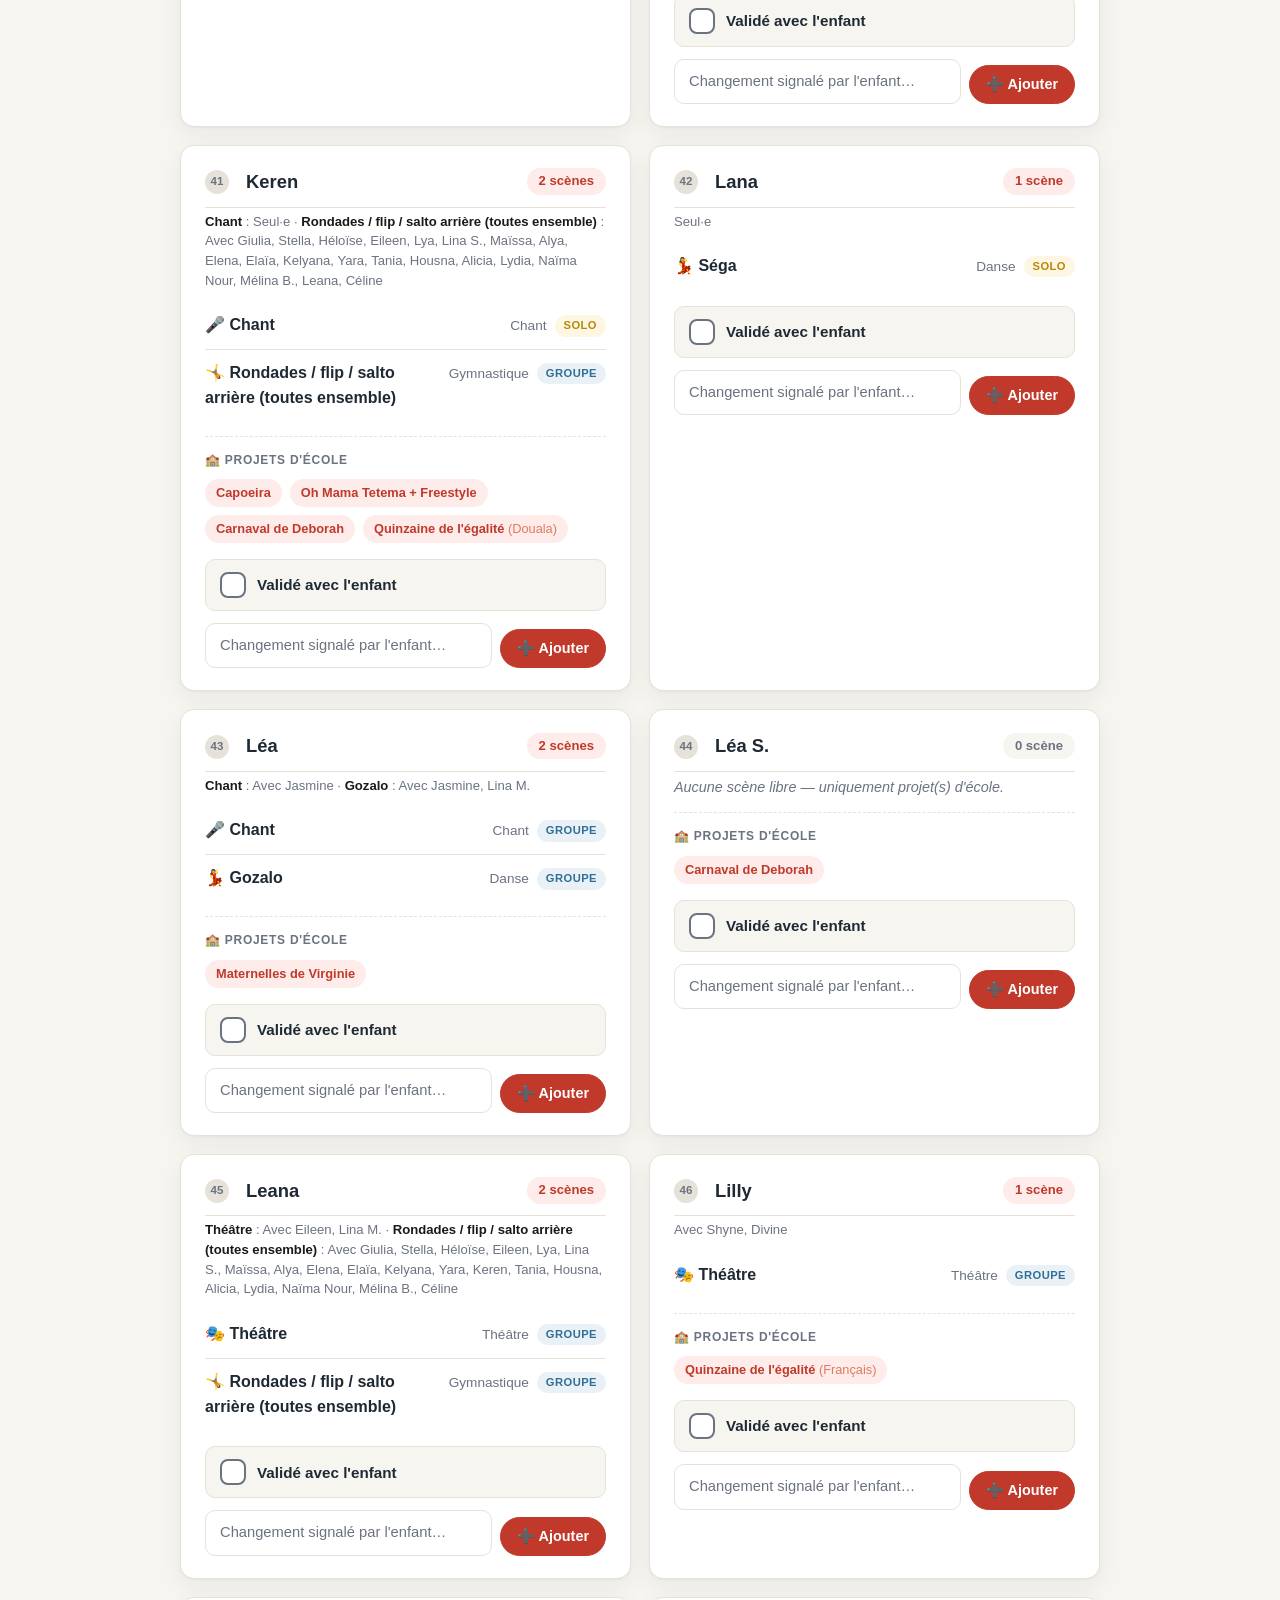
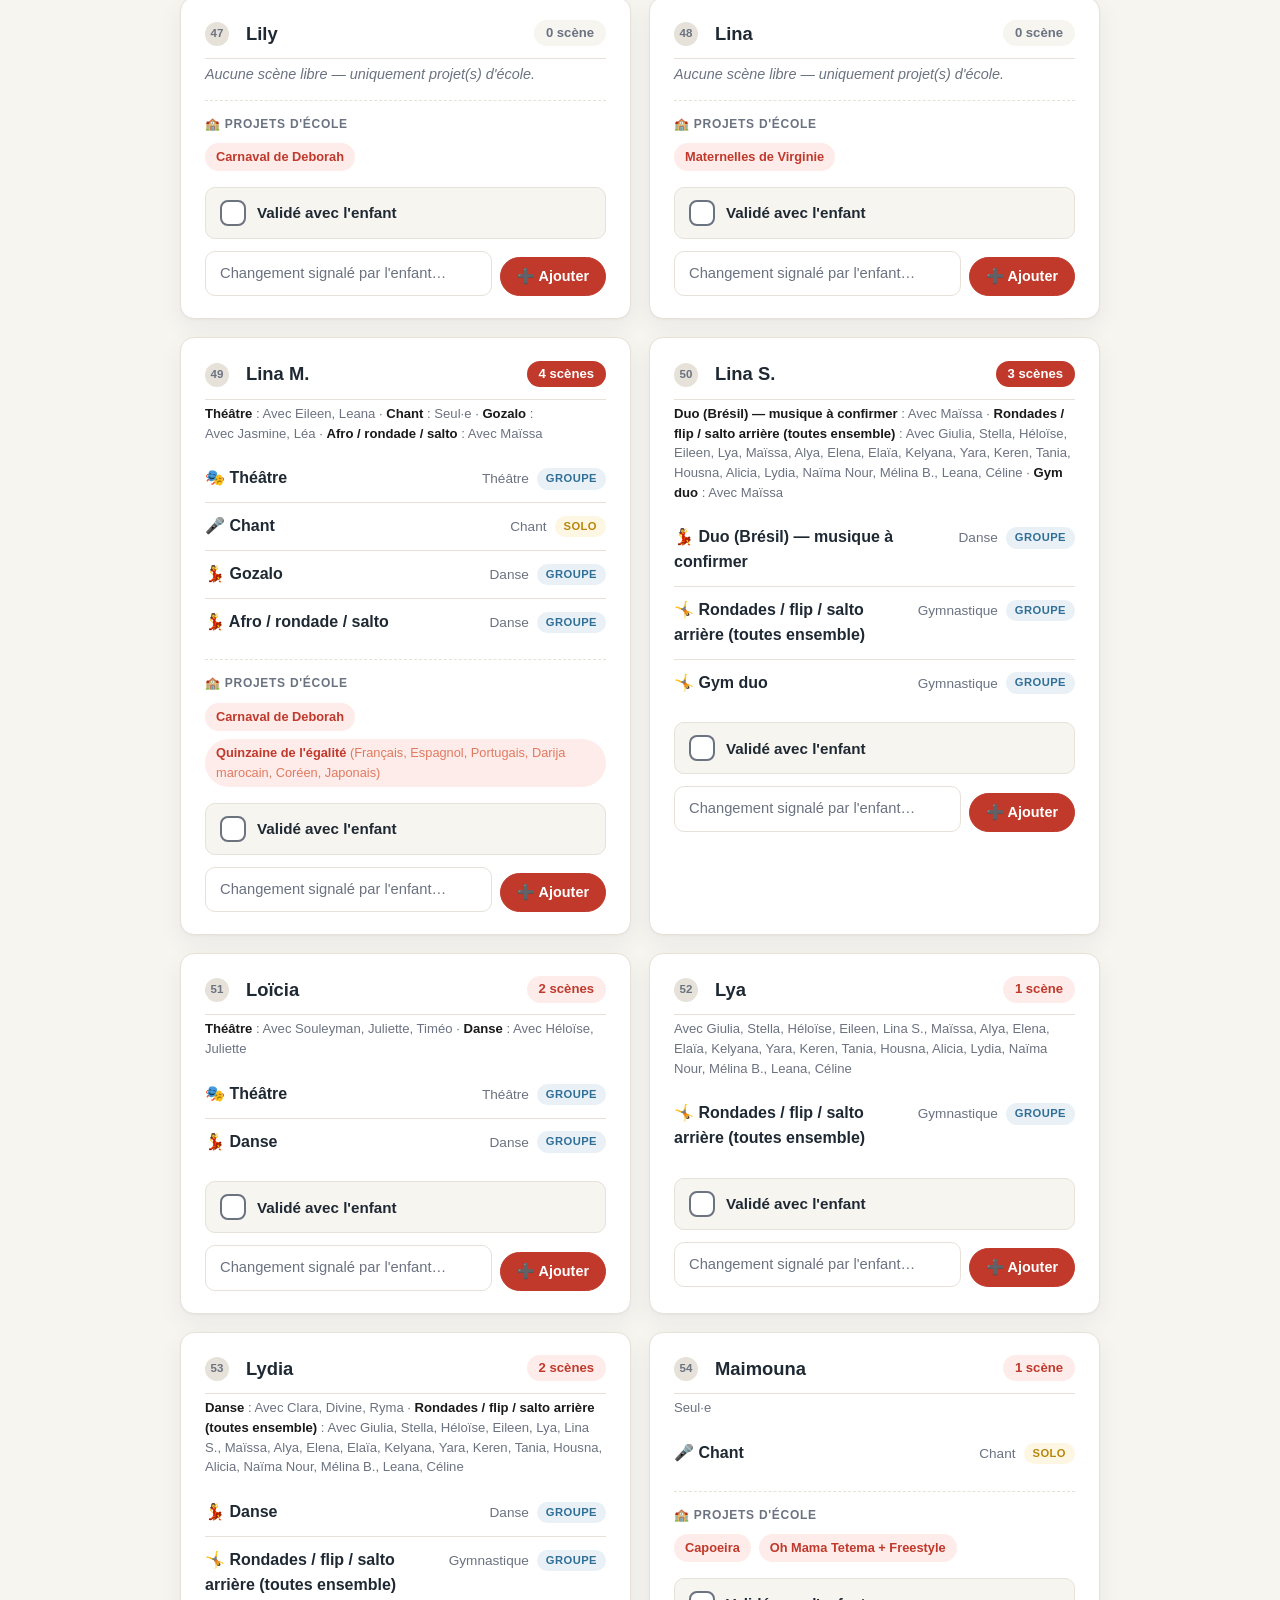
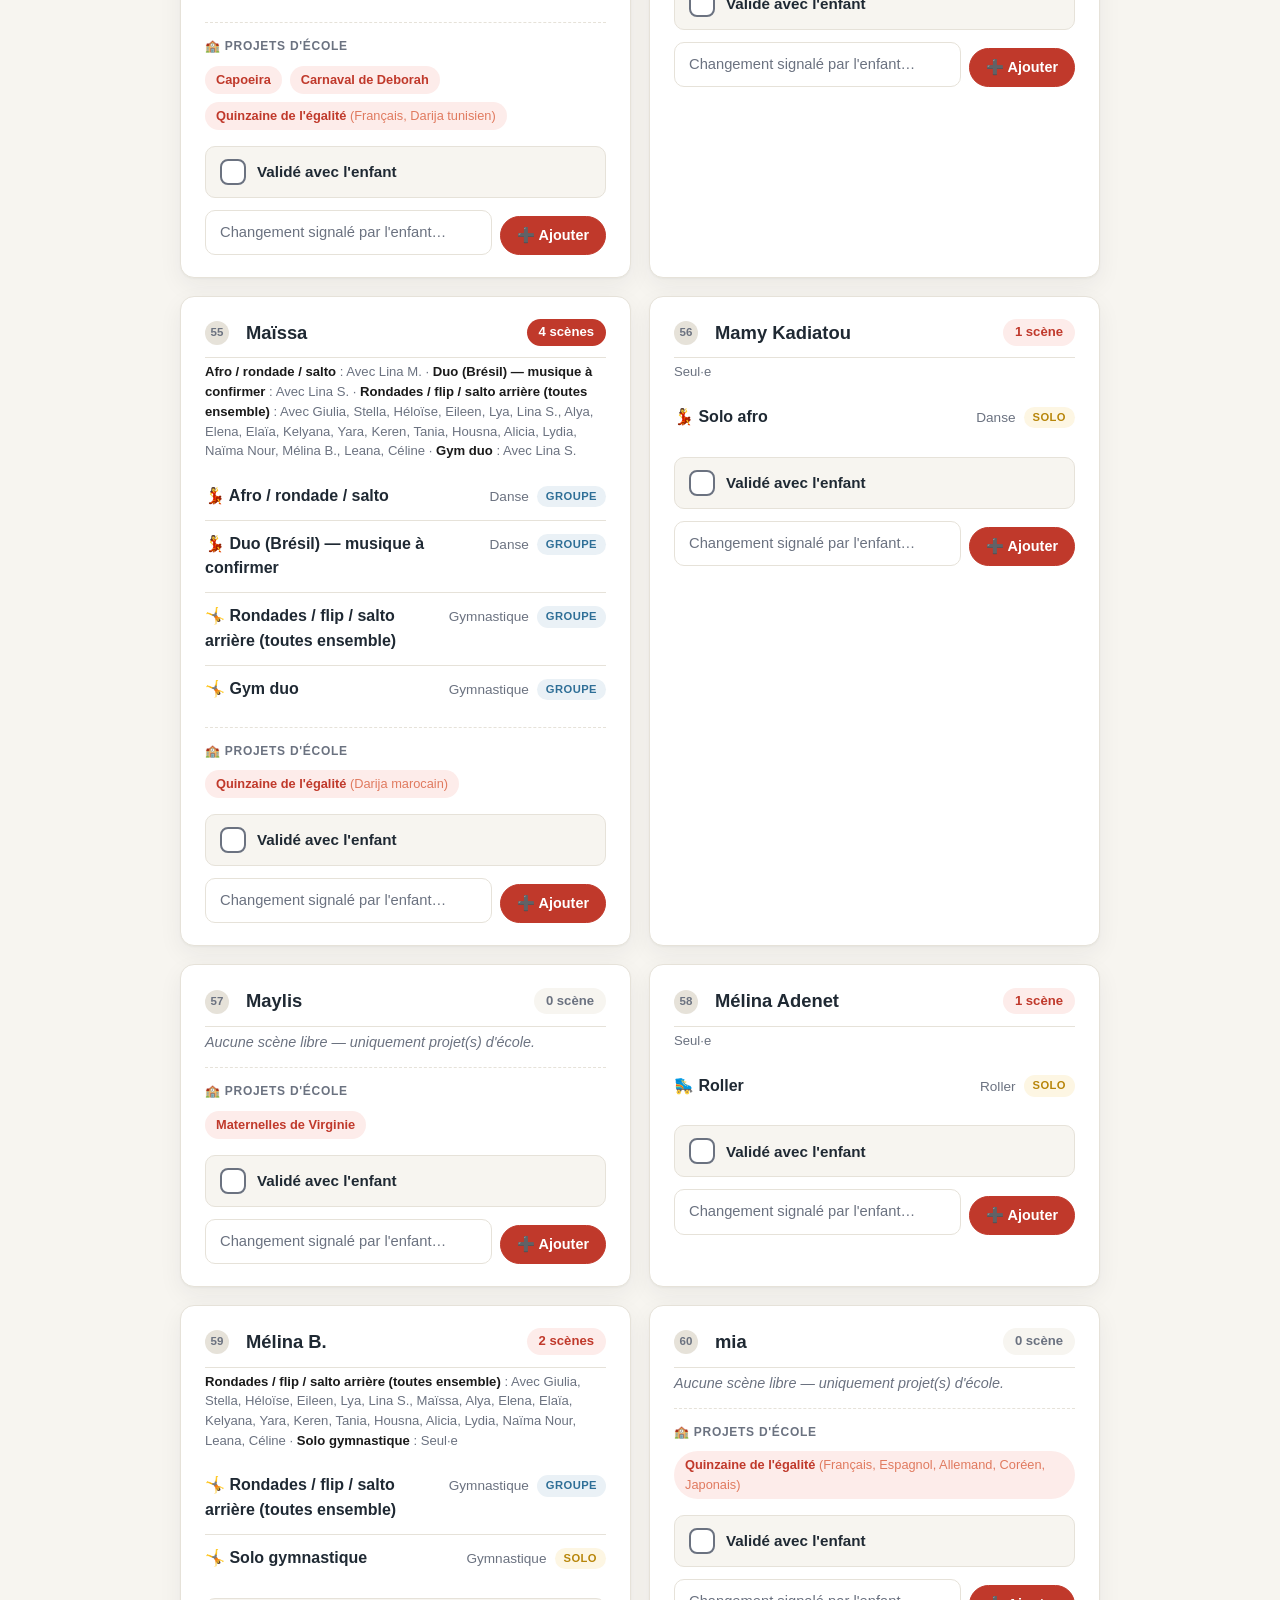
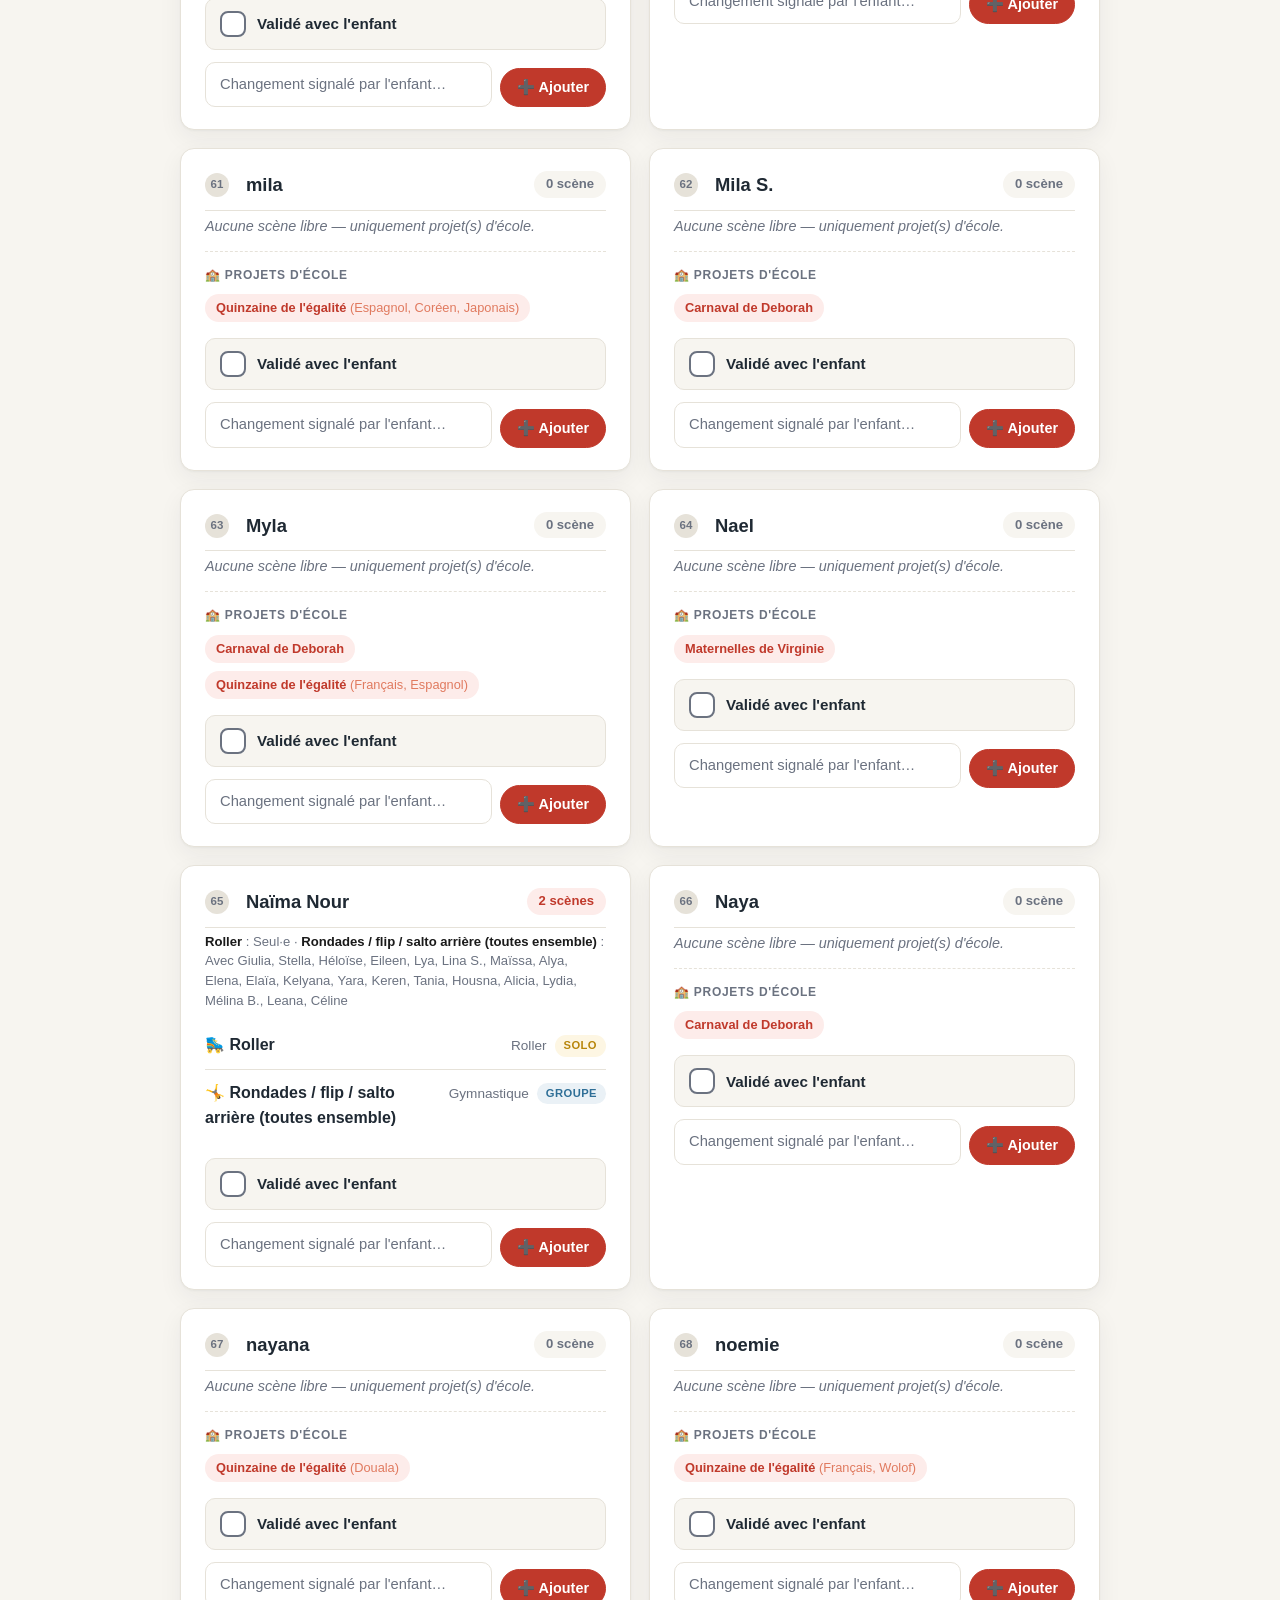
==== commit a5935ec1: "Add icons to navigation menus" ====
--- a/enfants.html
+++ b/enfants.html
@@ -33,12 +33,12 @@
         <svg viewBox="0 0 24 24" fill="none" stroke="currentColor" stroke-width="2" stroke-linecap="round"><line x1="3" y1="6" x2="21" y2="6"/><line x1="3" y1="12" x2="21" y2="12"/><line x1="3" y1="18" x2="21" y2="18"/></svg>
       </button>
       <ul class="nav-links" id="navLinks">
-        <li><a href="index.html">Accueil</a></li>
-        <li><a href="enfants.html" class="active">Enfants</a></li>
-        <li><a href="orga.html">Organisation</a></li>
-        <li><a href="repetition.html">Répétitions</a></li>
-        <li><a href="nico.html">Nico</a></li>
-        <li><a href="stats.html">Statistiques</a></li>
+        <li><a href="index.html">🏠 Accueil</a></li>
+        <li><a href="enfants.html" class="active">👧 Enfants</a></li>
+        <li><a href="orga.html">🗓️ Organisation</a></li>
+        <li><a href="repetition.html">🎬 Répétitions</a></li>
+        <li><a href="nico.html">✅ Nico</a></li>
+        <li><a href="stats.html">📊 Statistiques</a></li>
       </ul>
     </div>
   </nav>
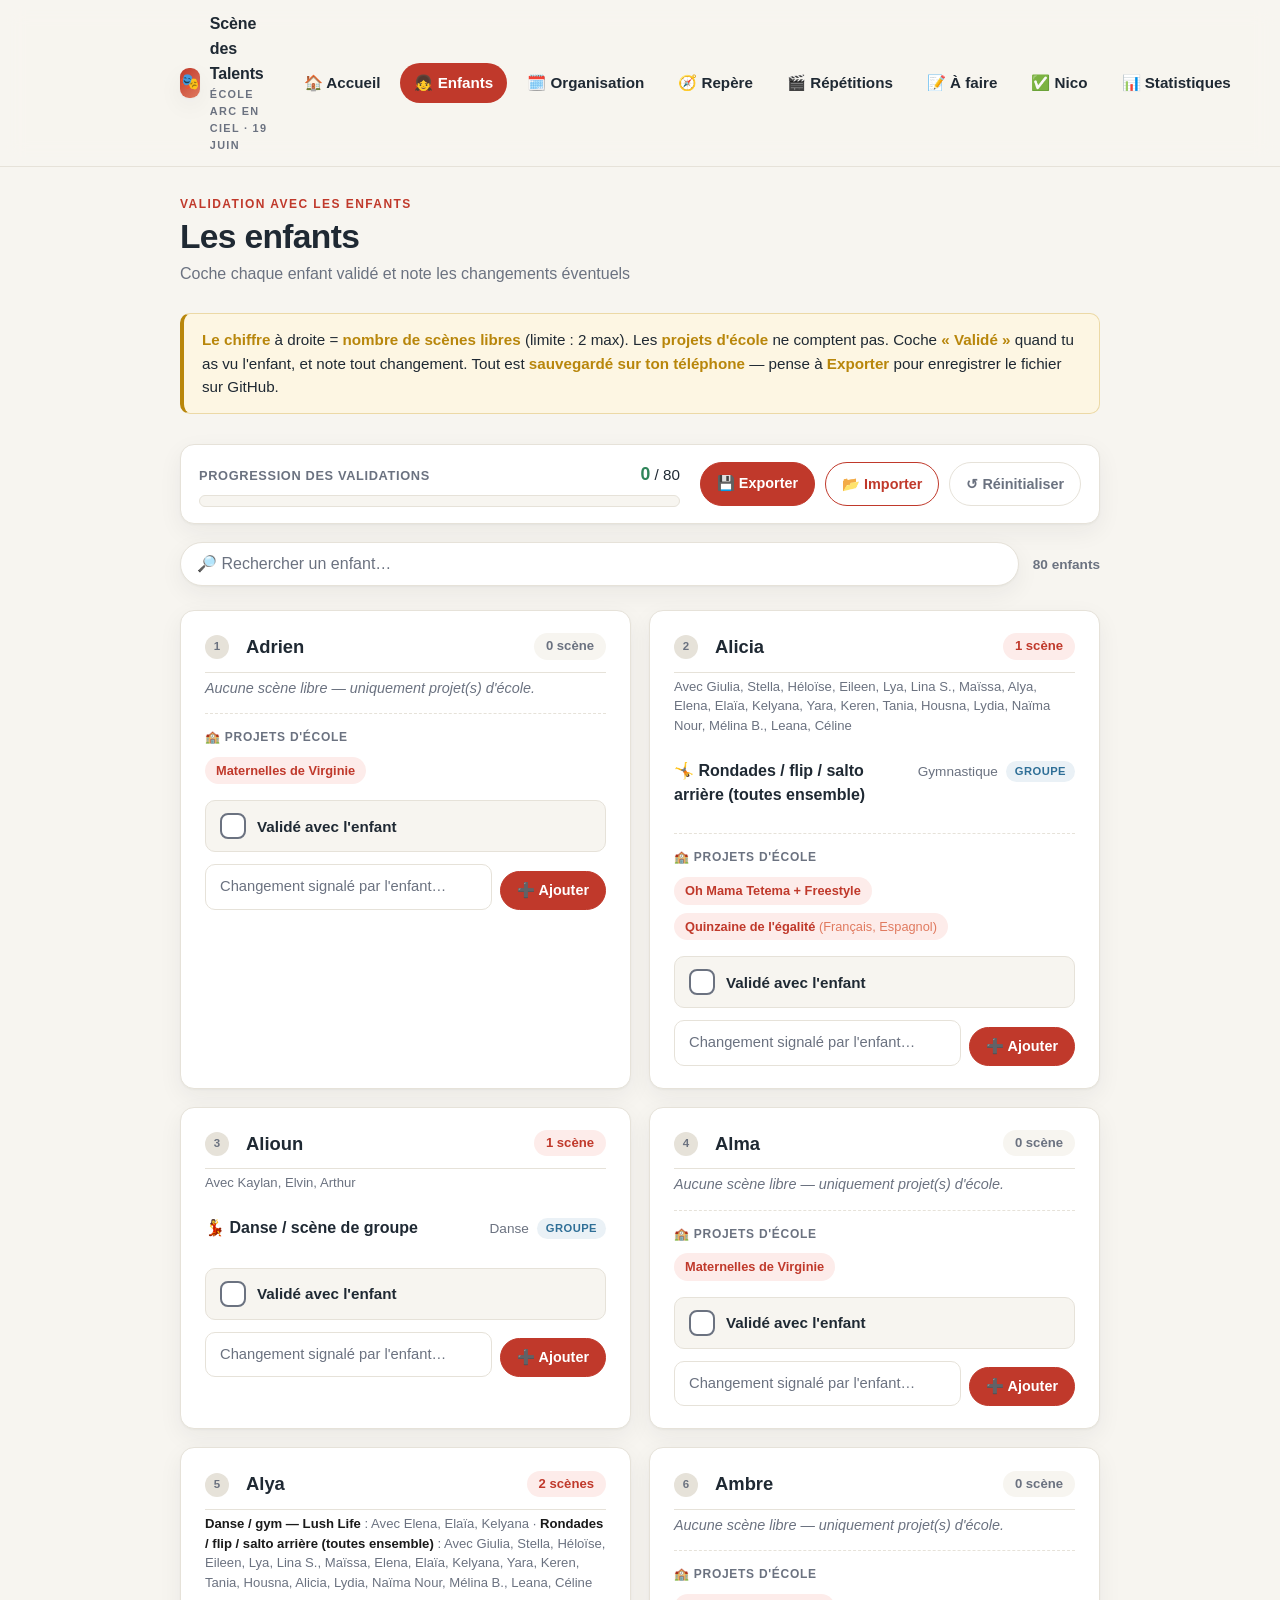
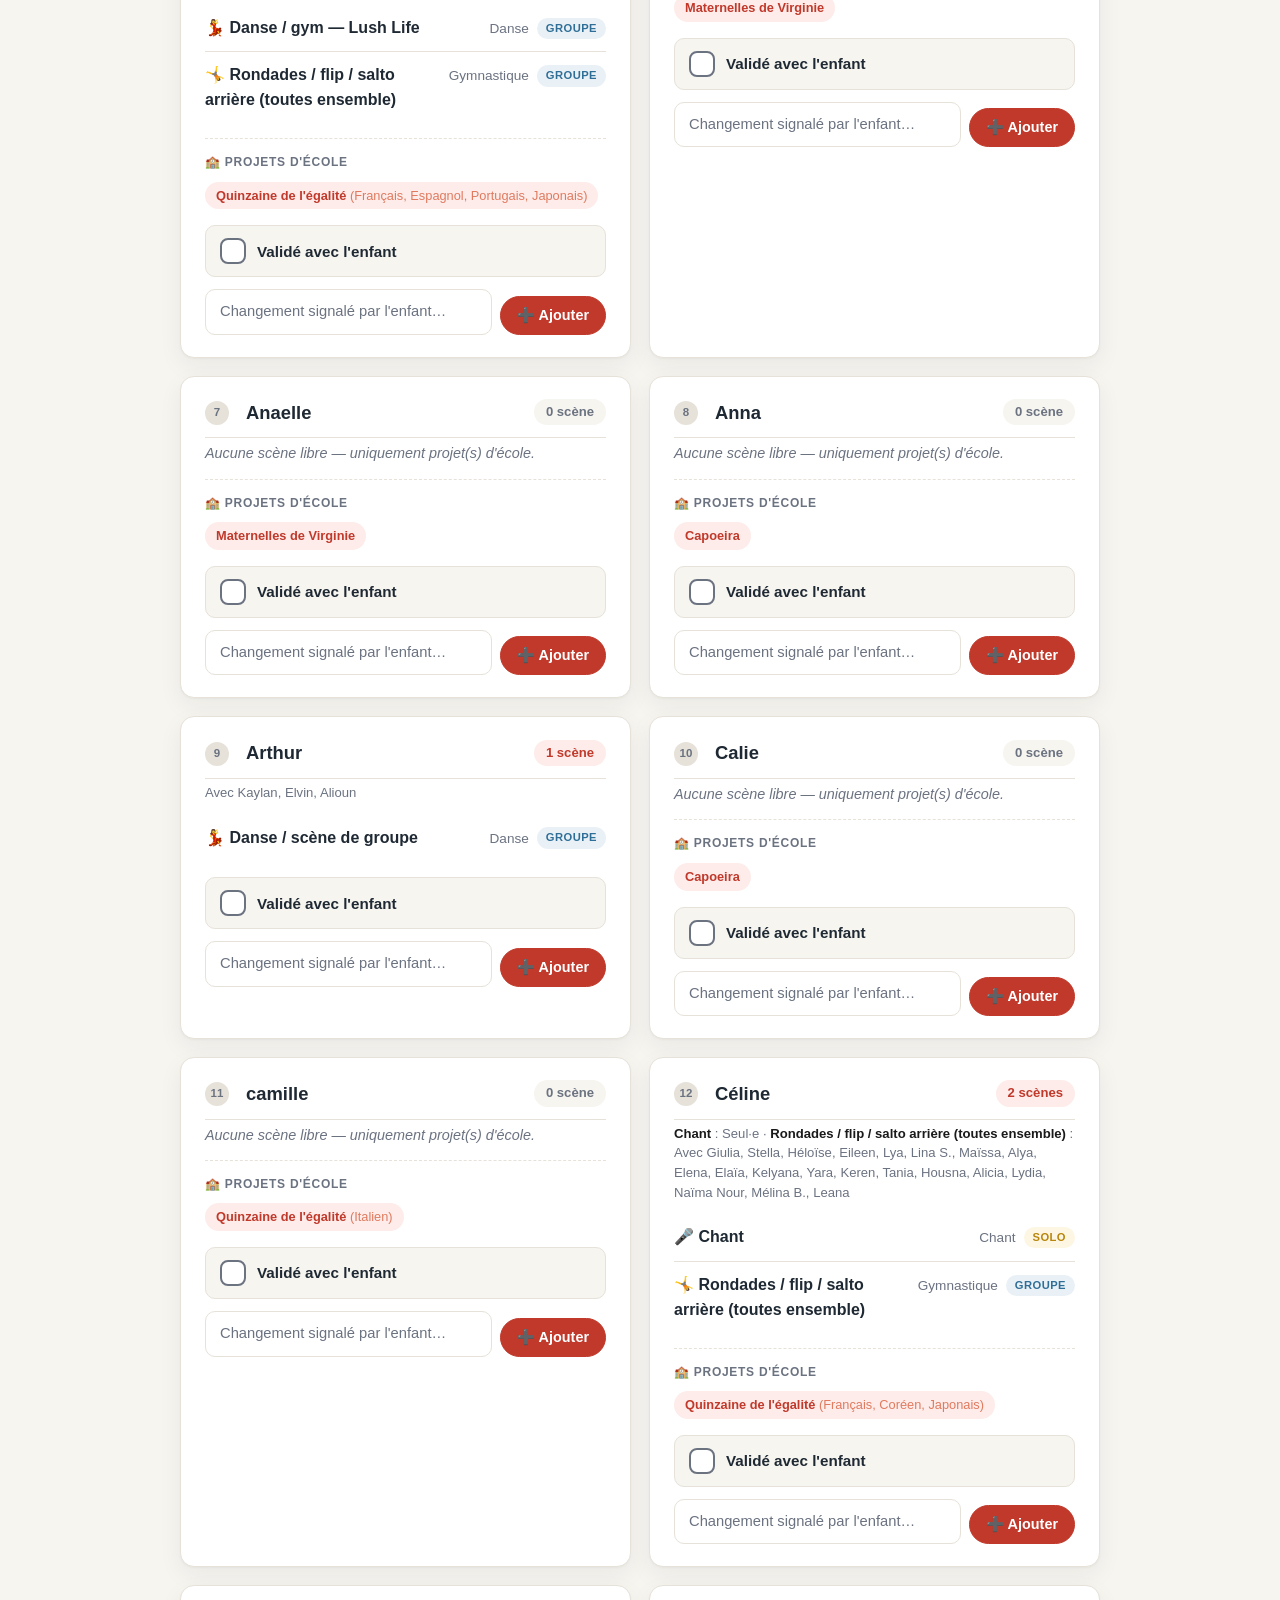
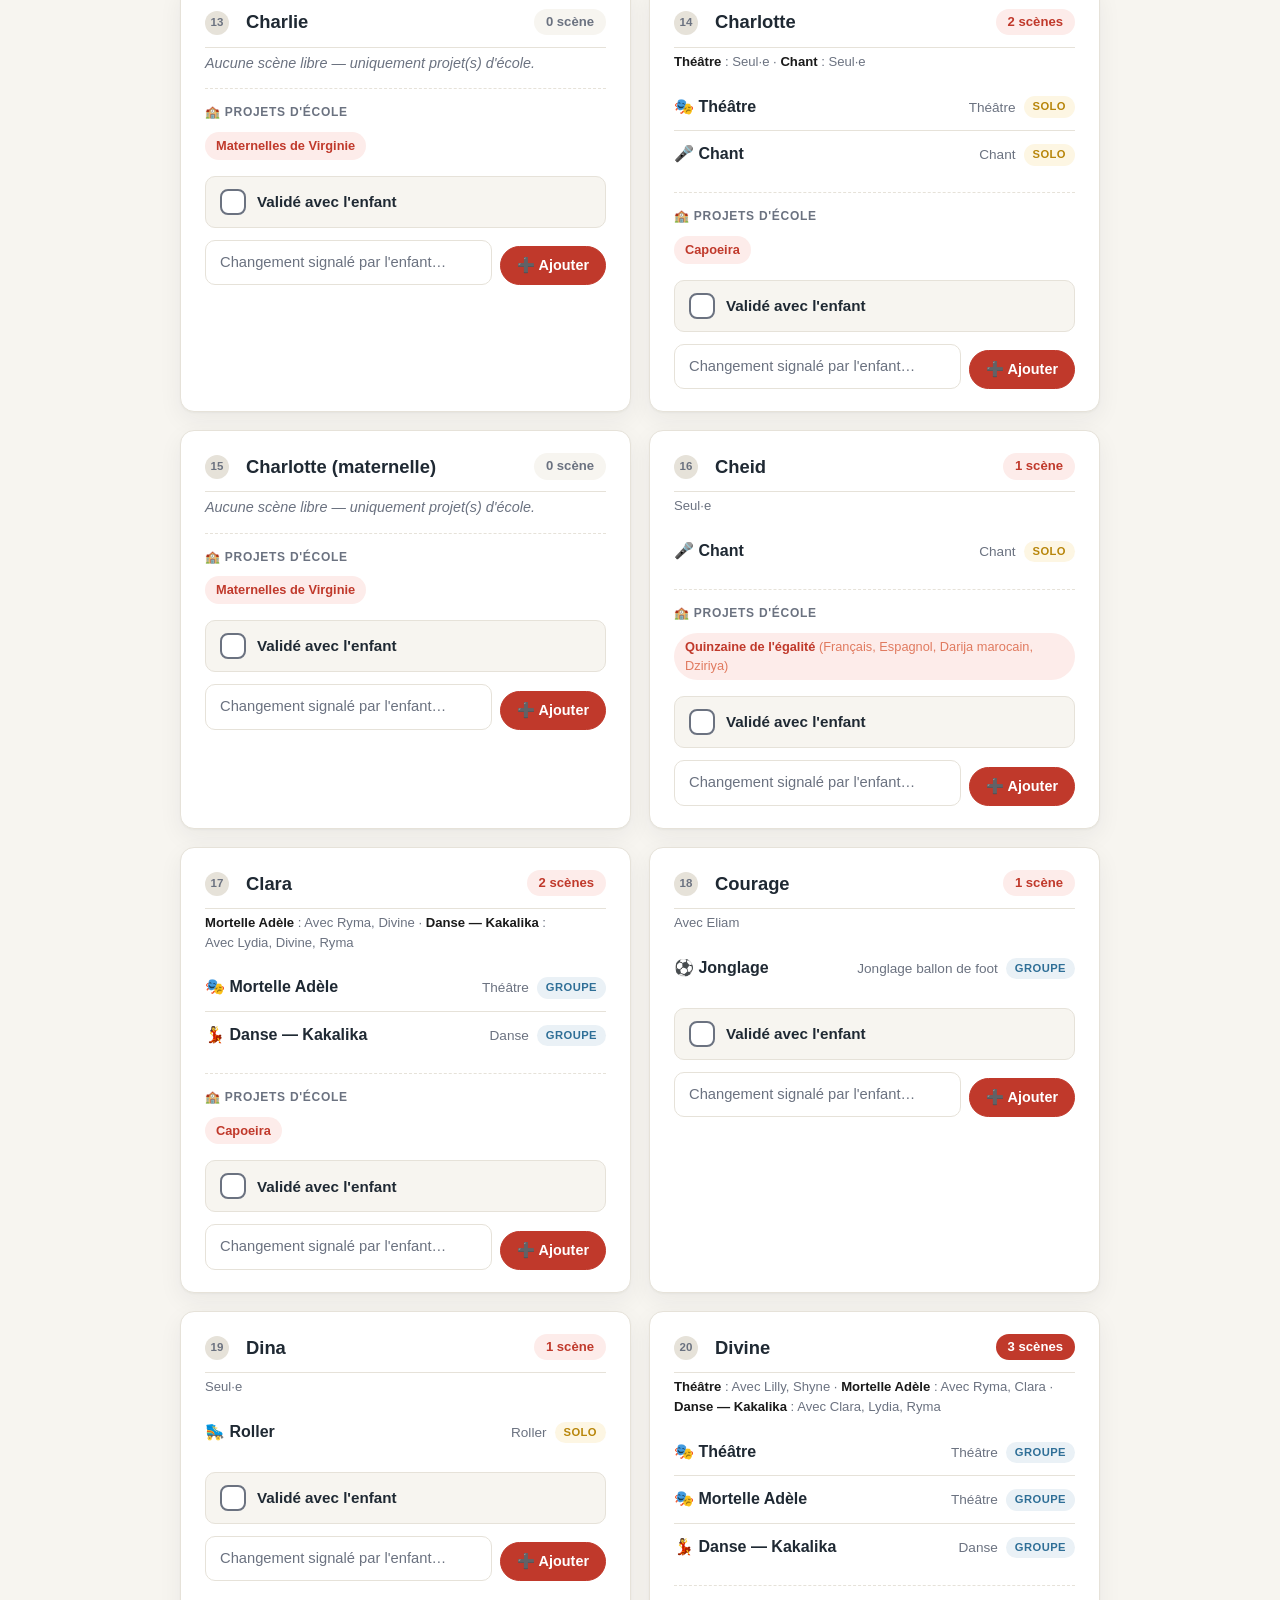
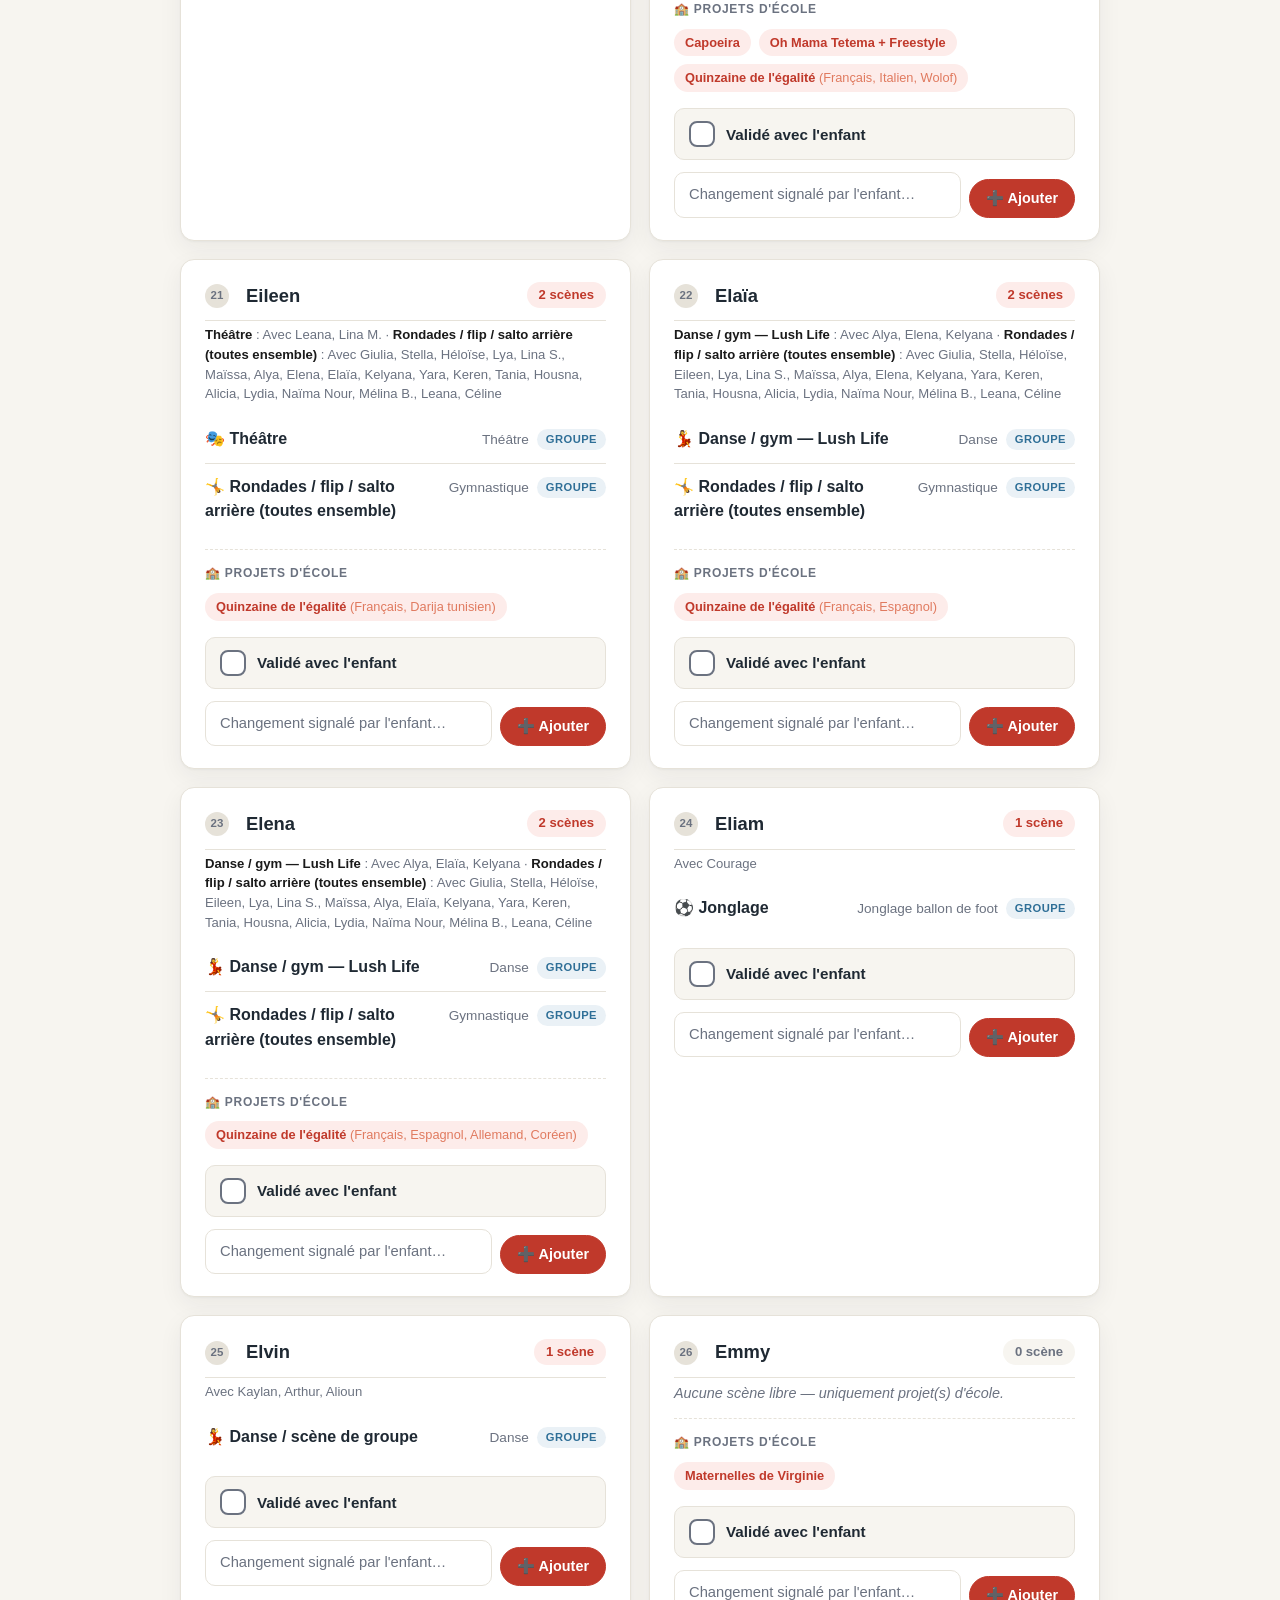
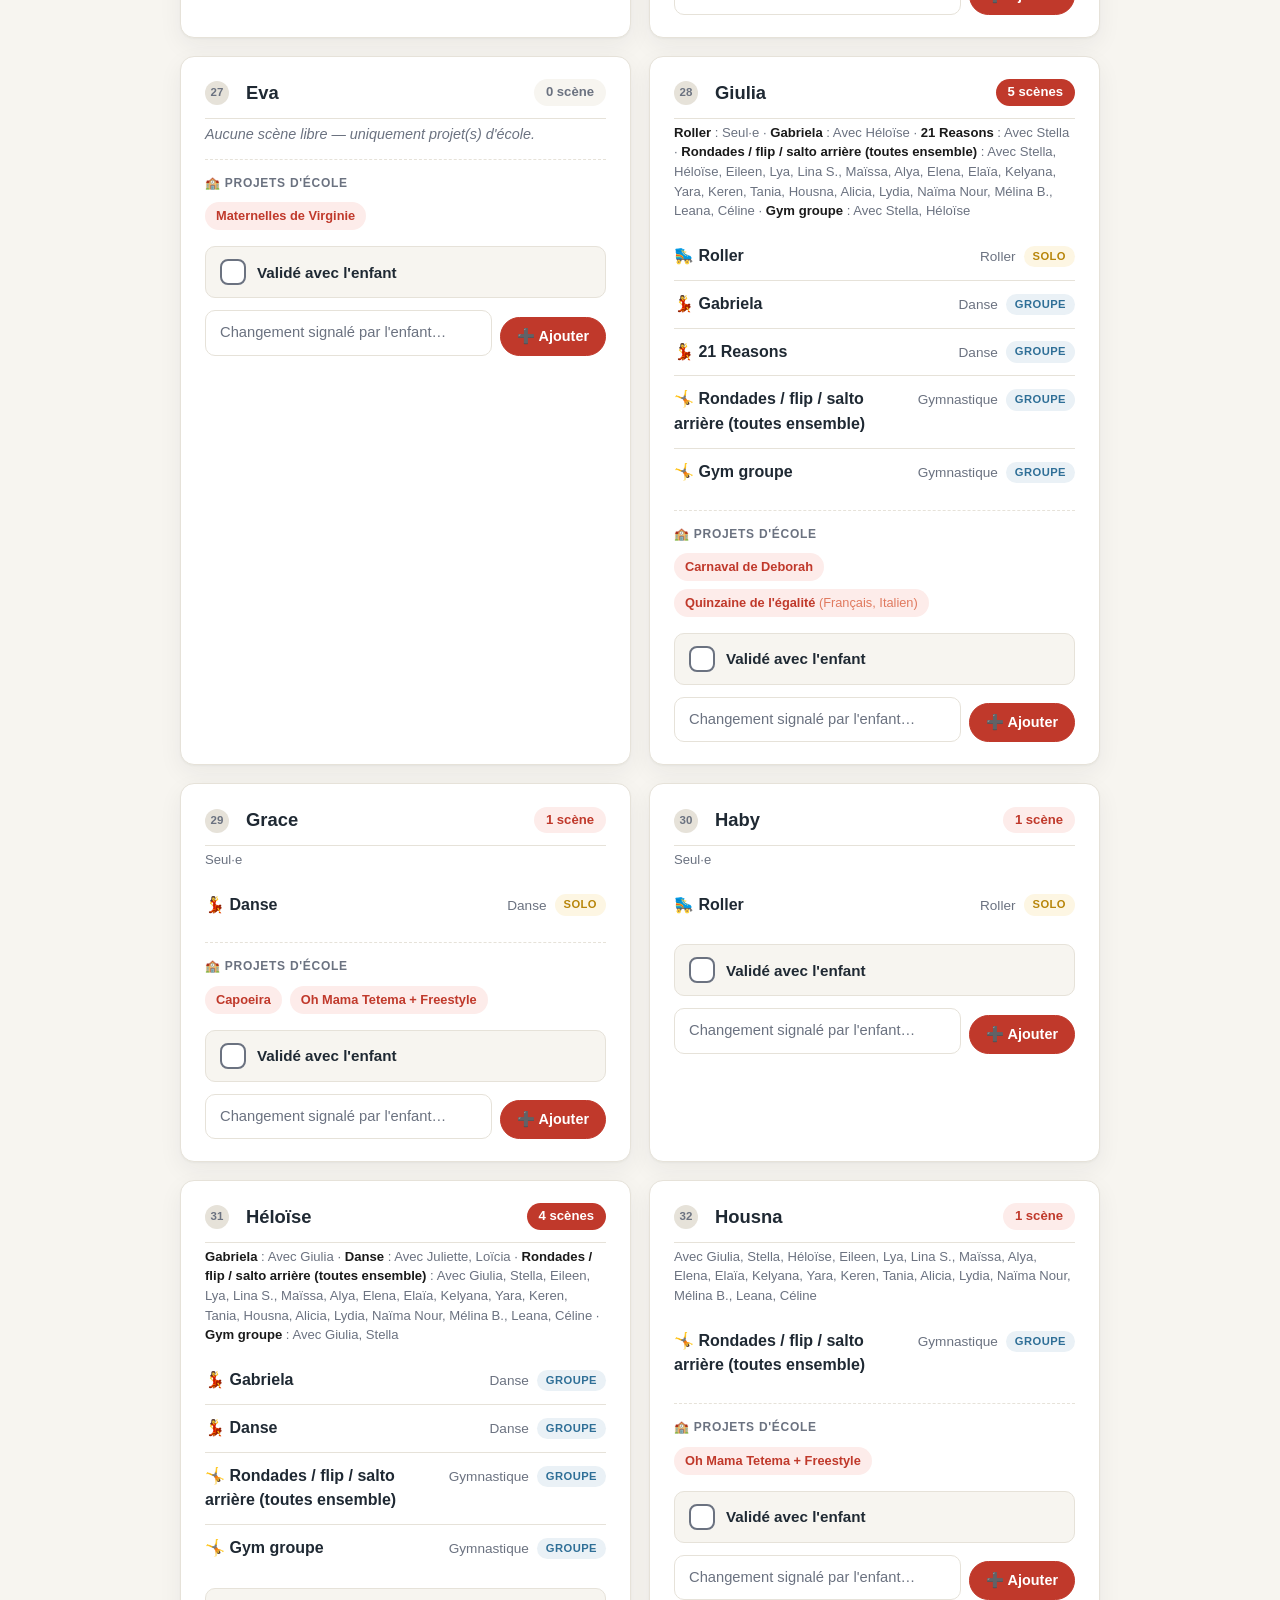
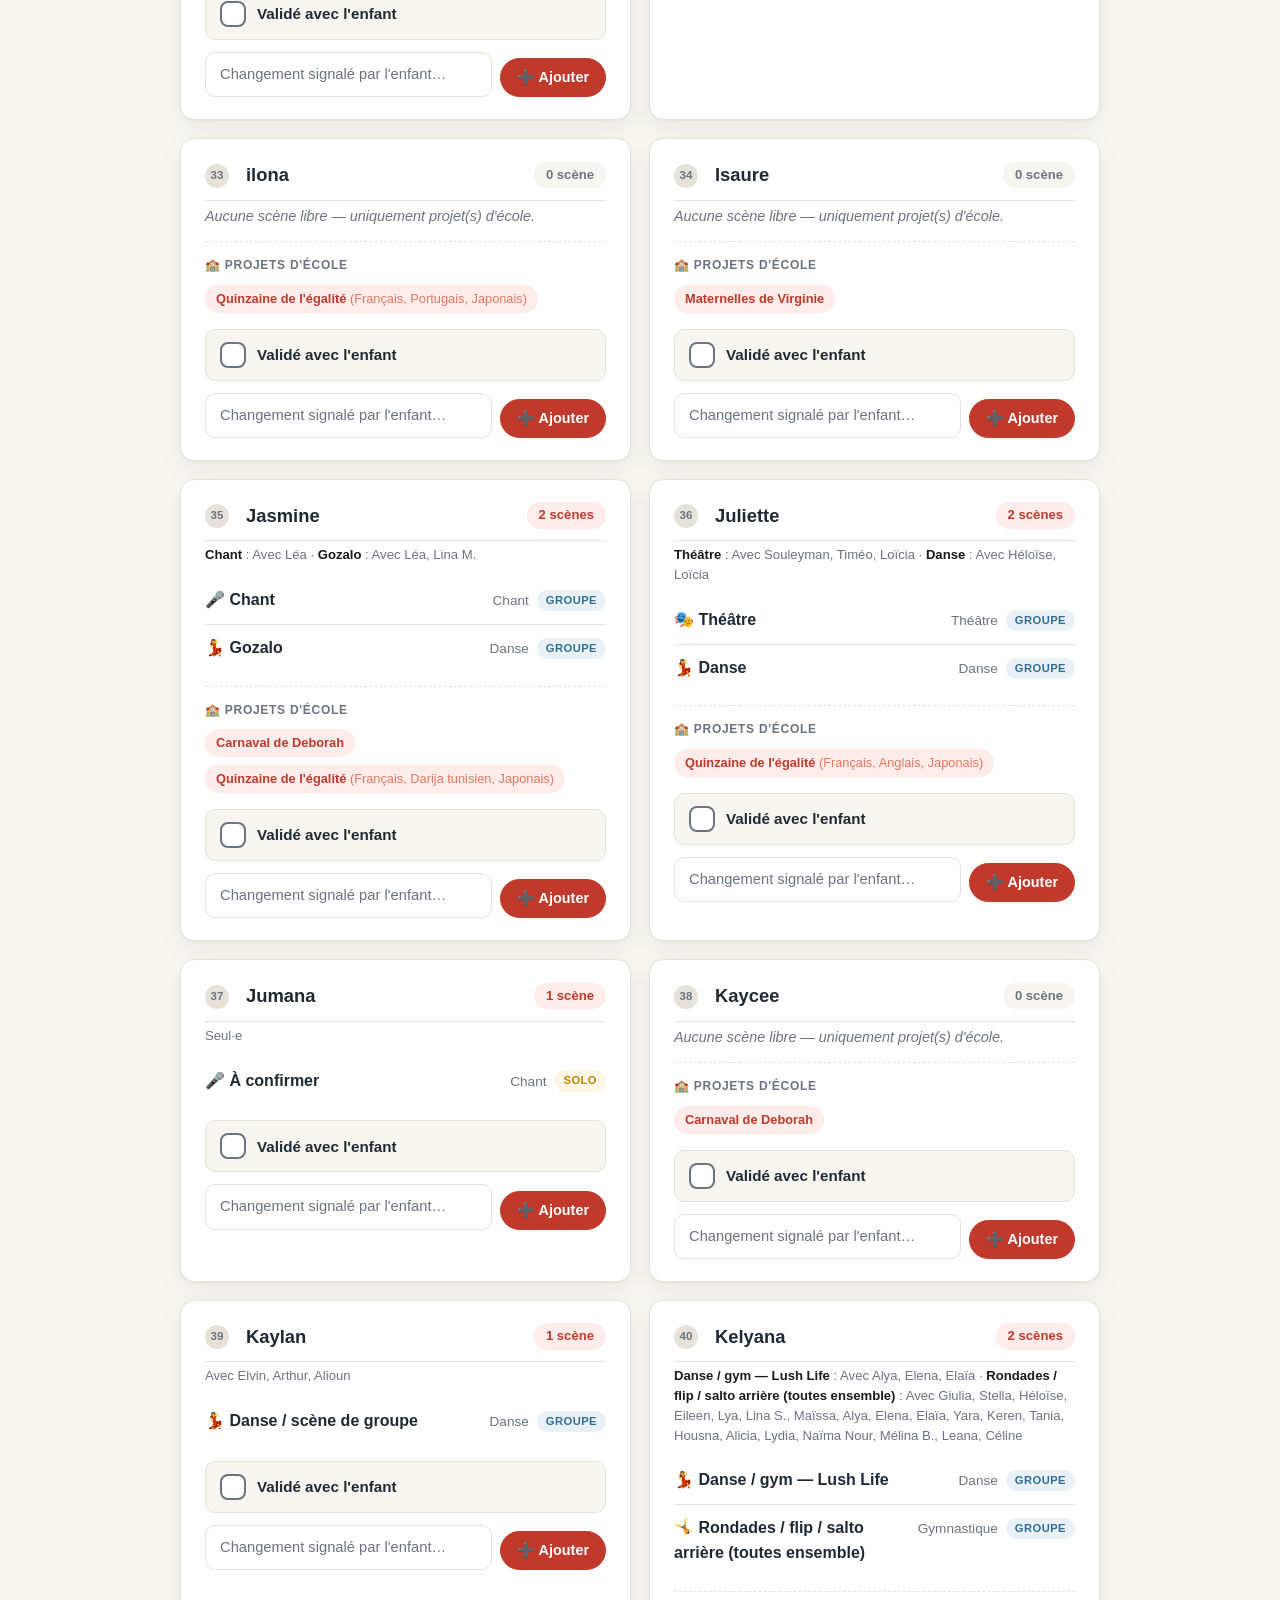
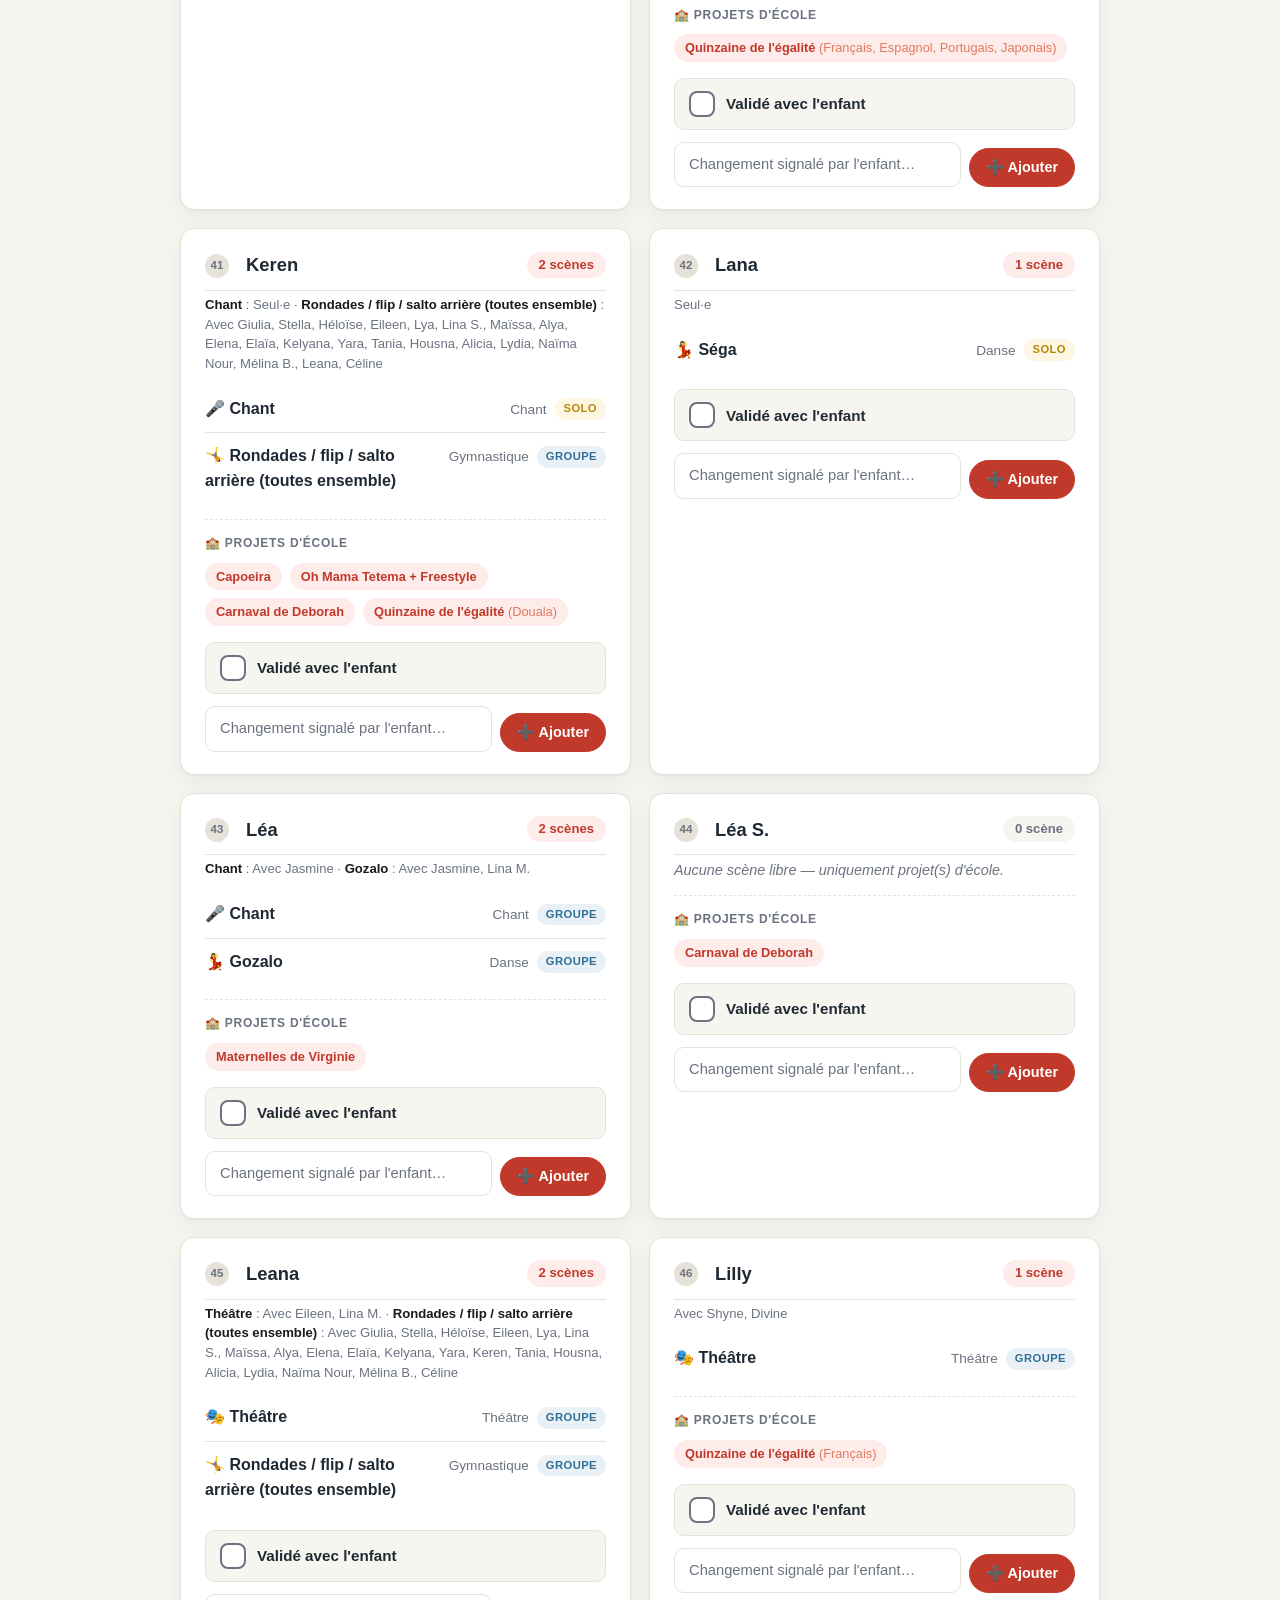
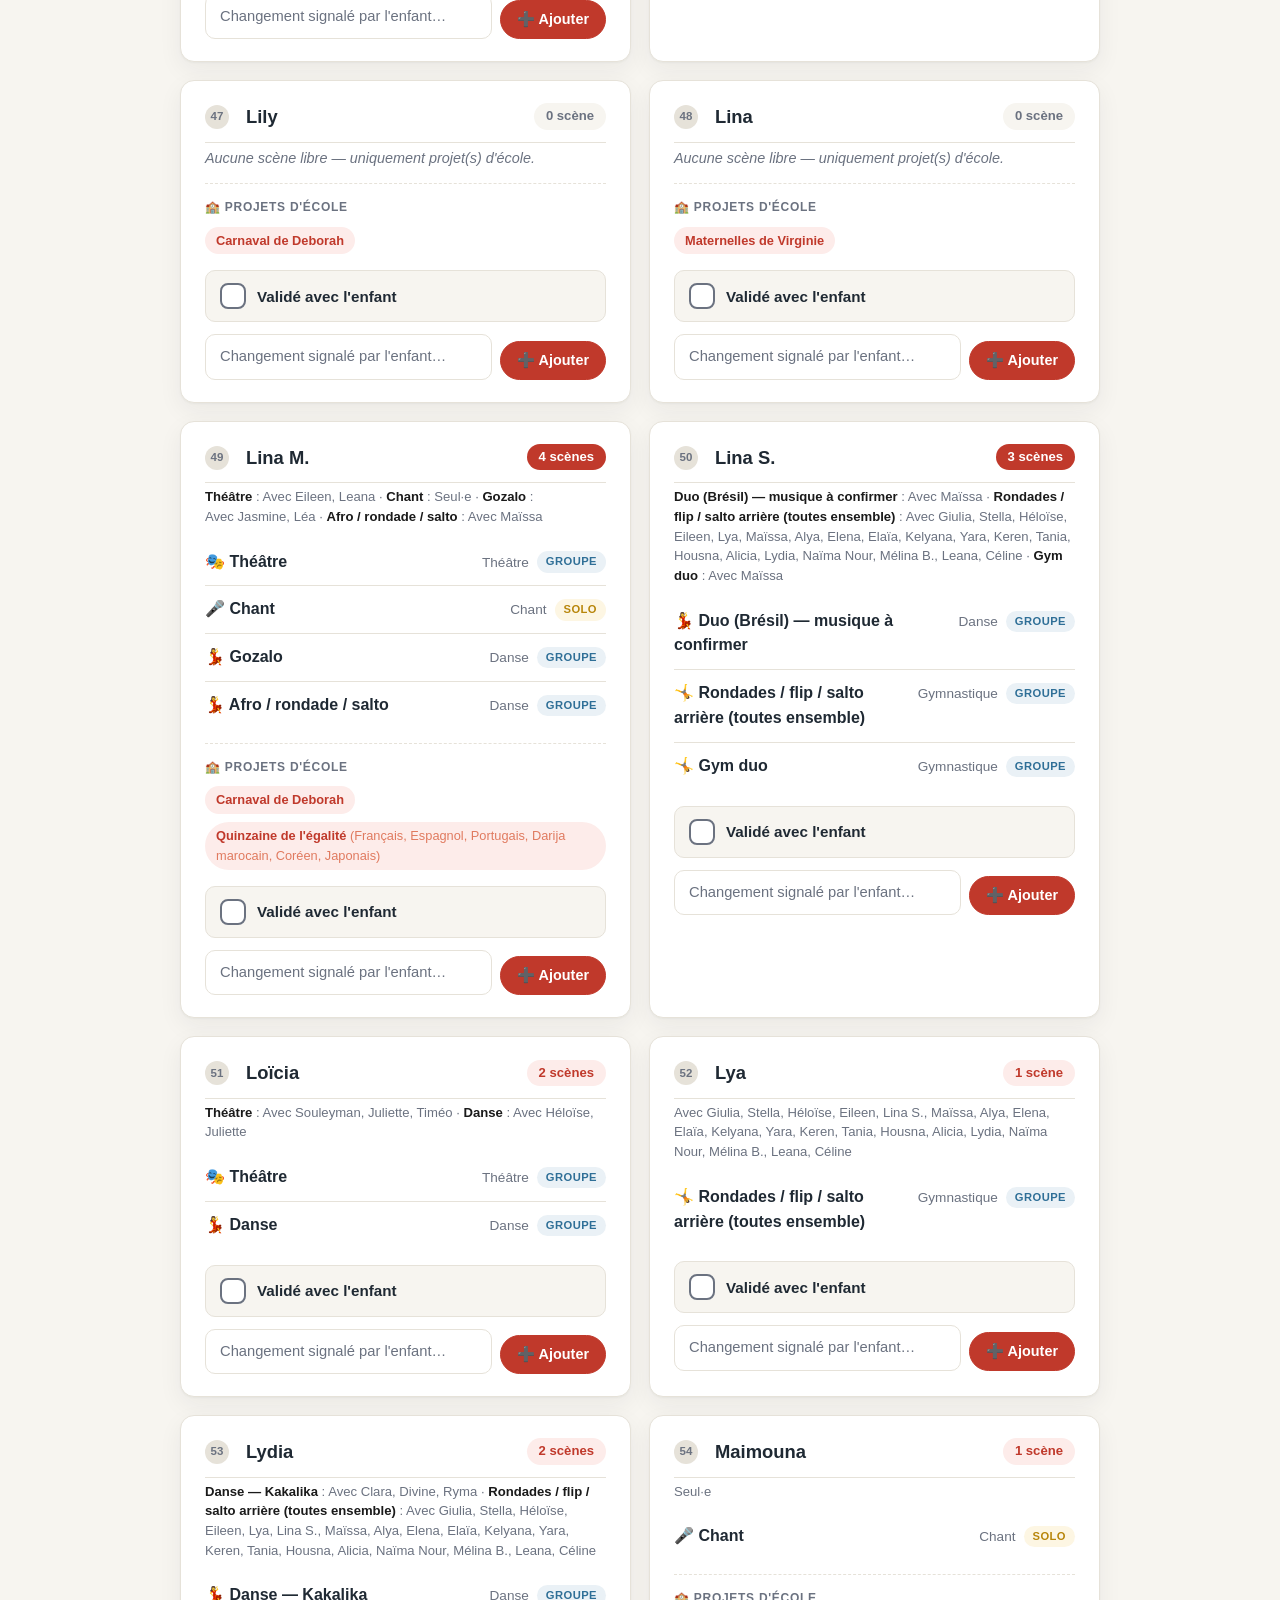
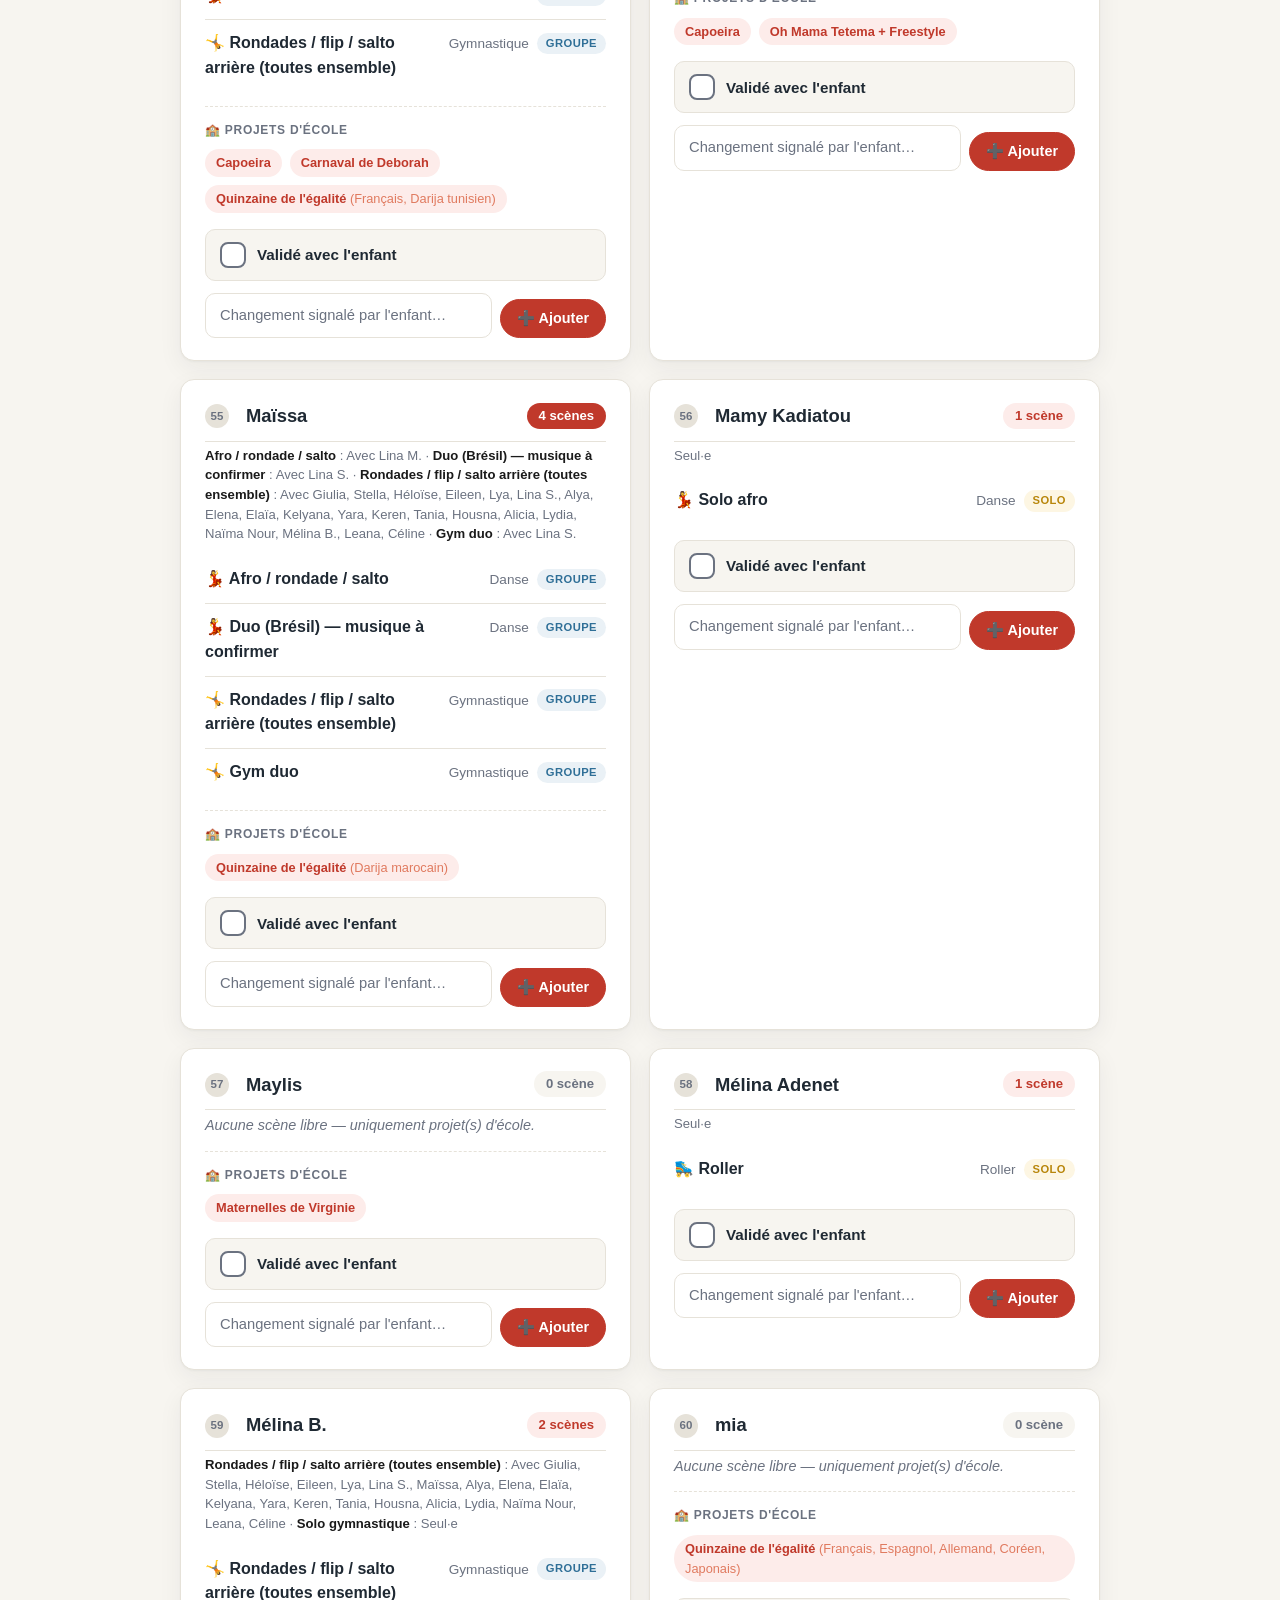
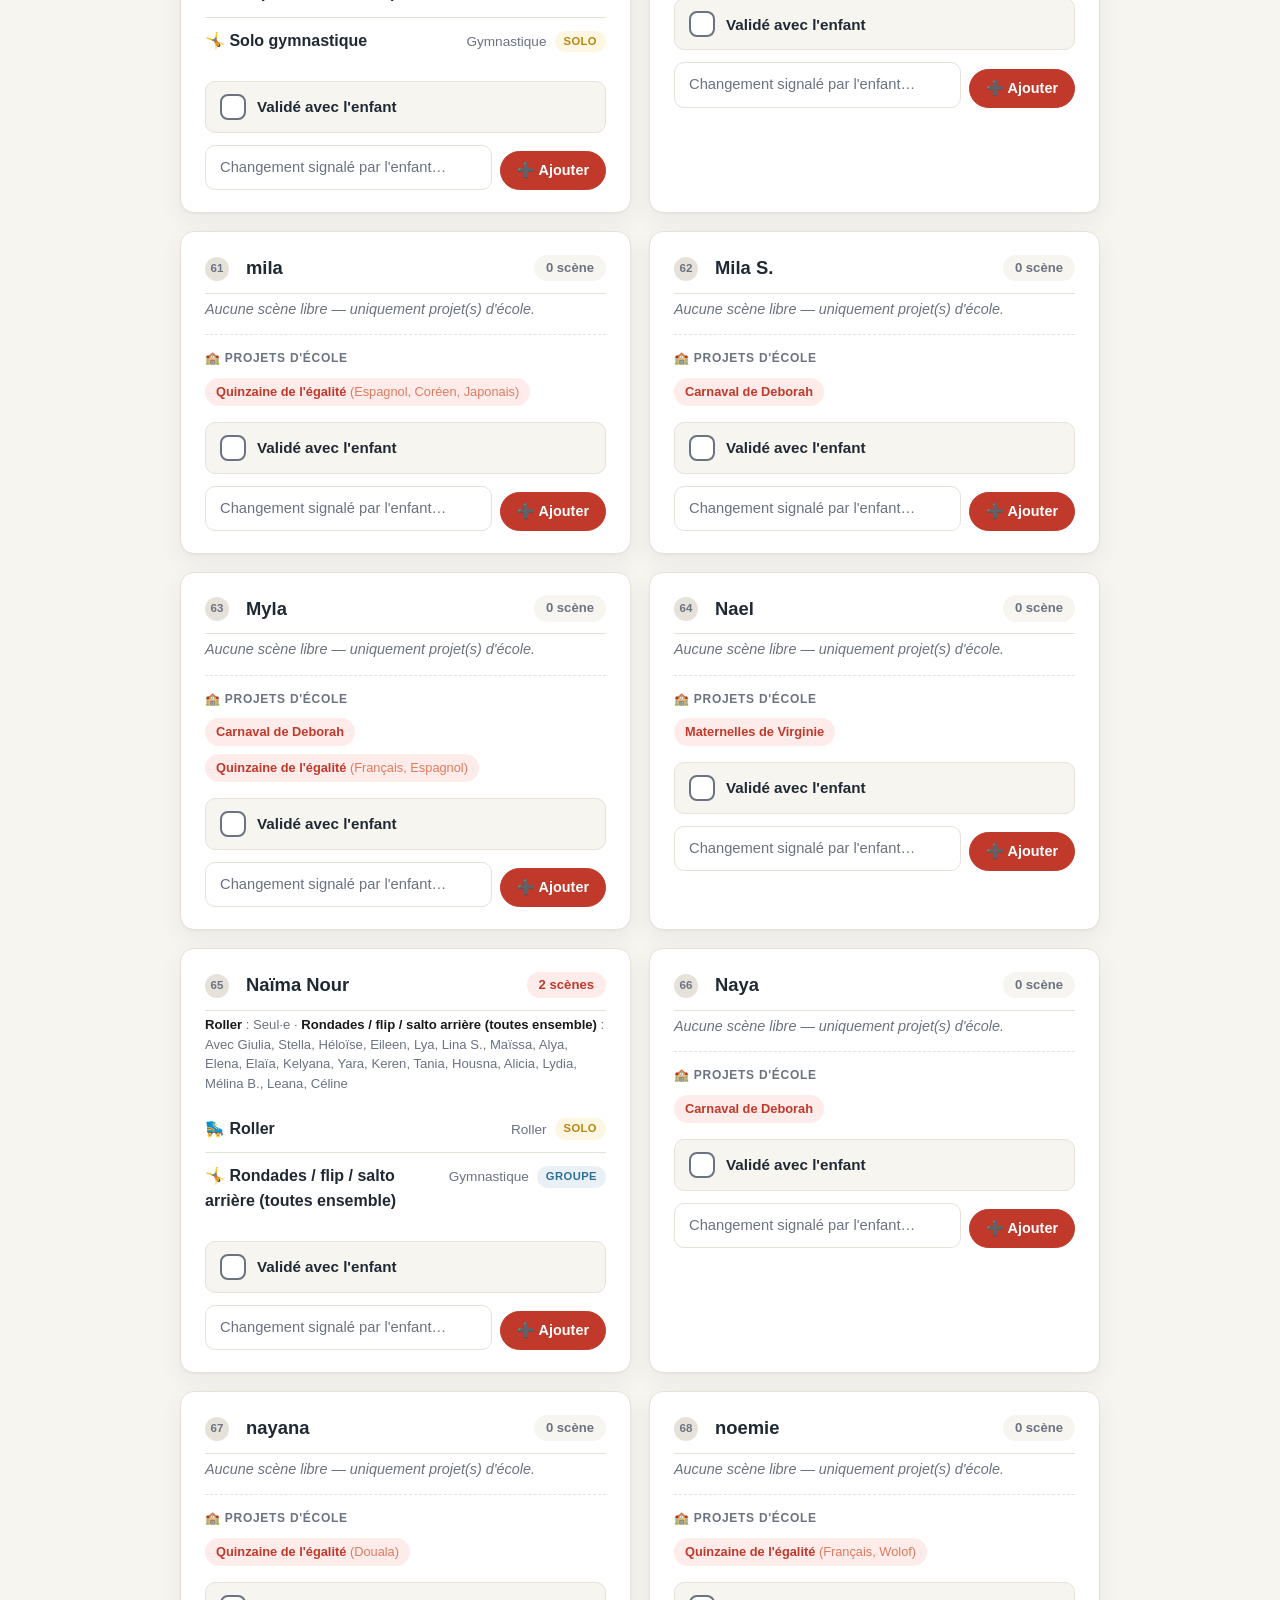
==== commit 65188c3c: "Ajoute le suivi des points a faire" ====
--- a/enfants.html
+++ b/enfants.html
@@ -36,7 +36,9 @@
         <li><a href="index.html">🏠 Accueil</a></li>
         <li><a href="enfants.html" class="active">👧 Enfants</a></li>
         <li><a href="orga.html">🗓️ Organisation</a></li>
+        <li><a href="repere-enfants.html">🧭 Repère</a></li>
         <li><a href="repetition.html">🎬 Répétitions</a></li>
+        <li><a href="a-faire.html">📝 À faire</a></li>
         <li><a href="nico.html">✅ Nico</a></li>
         <li><a href="stats.html">📊 Statistiques</a></li>
       </ul>
--- a/styles.css
+++ b/styles.css
@@ -87,12 +87,16 @@
 }
 
 .nav-links a {
+  display: inline-flex;
+  align-items: center;
+  gap: 6px;
   text-decoration: none;
   font-weight: 600;
   font-size: .95rem;
   color: var(--ink);
   padding: 8px 14px;
   border-radius: 999px;
+  white-space: nowrap;
   transition: background .15s, color .15s;
 }
 
@@ -136,7 +140,9 @@
   .nav-links.open { opacity: 1; transform: translate(-50%, 0); pointer-events: auto; }
   .nav-links li { width: 100%; }
   .nav-links a {
-    display: block;
+    display: flex;
+    align-items: center;
+    gap: 8px;
     width: 100%;
     padding: 14px 16px;
     border-radius: 10px;
